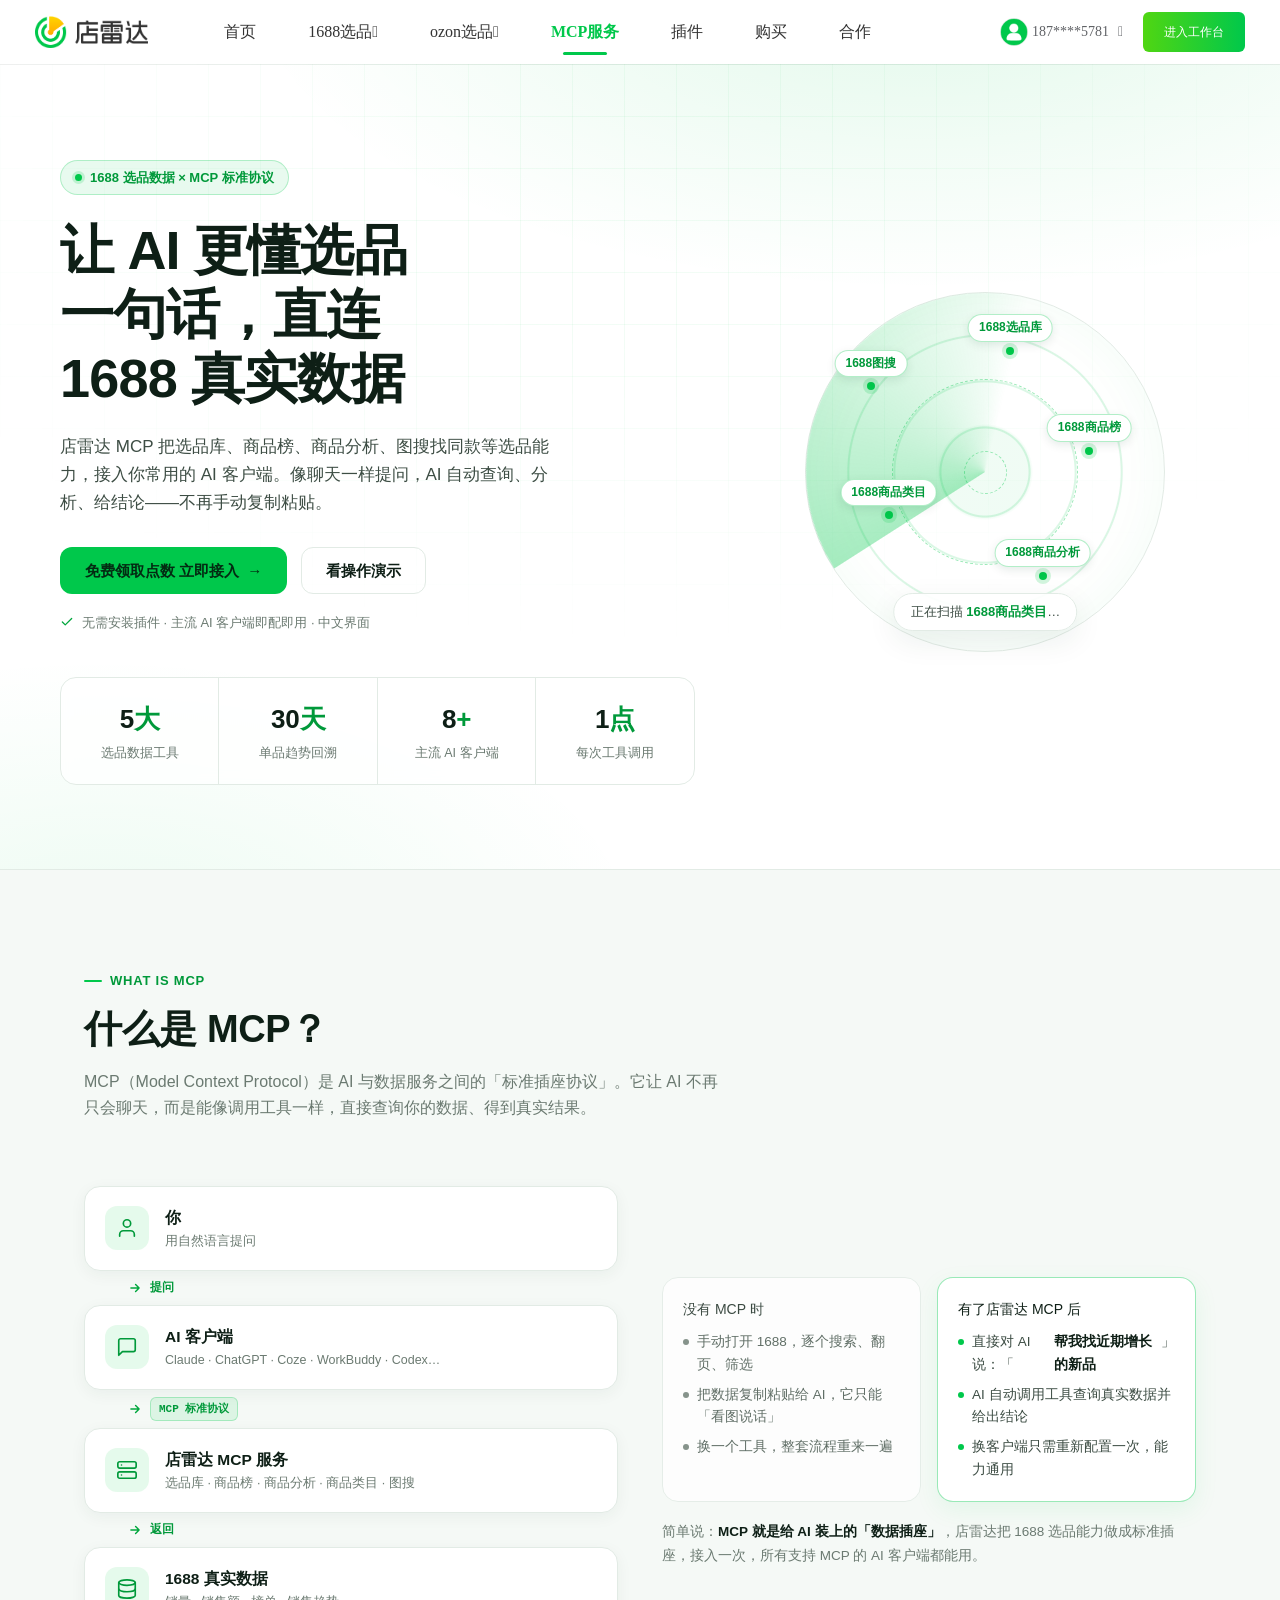
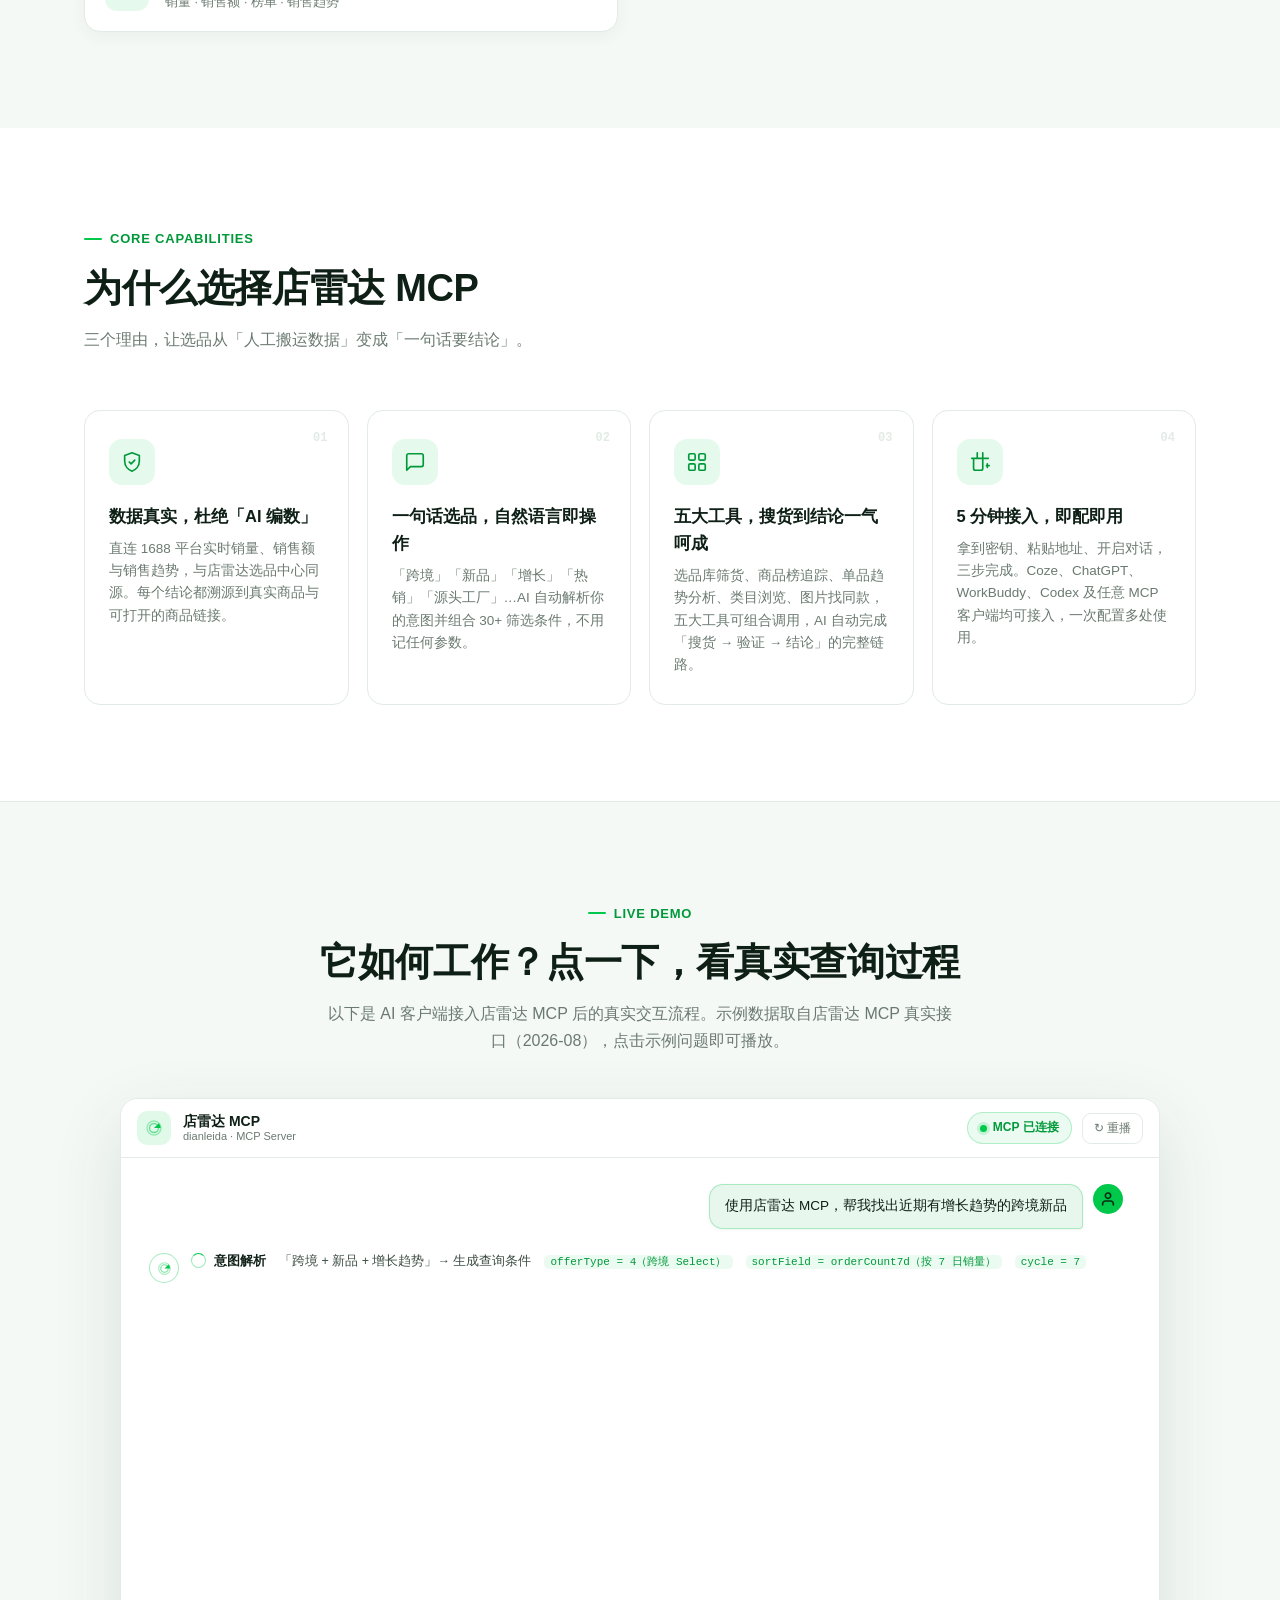
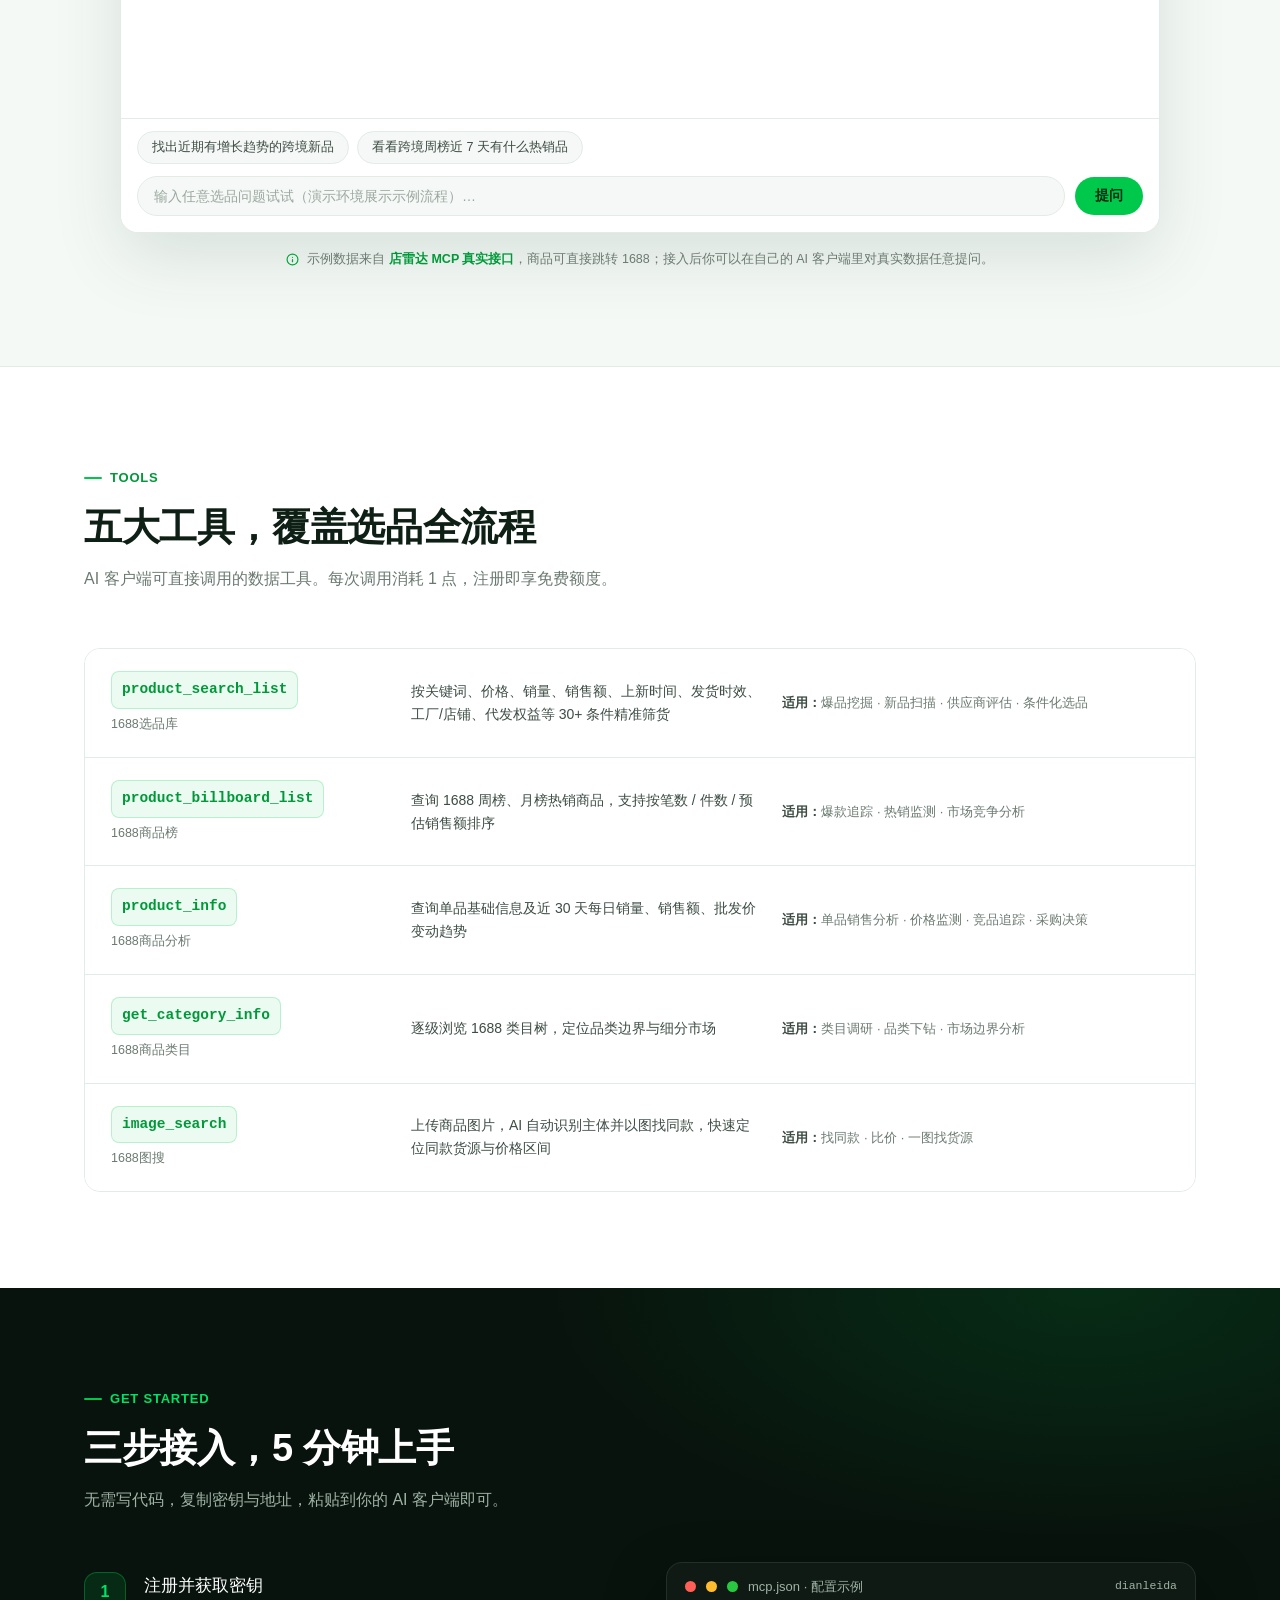
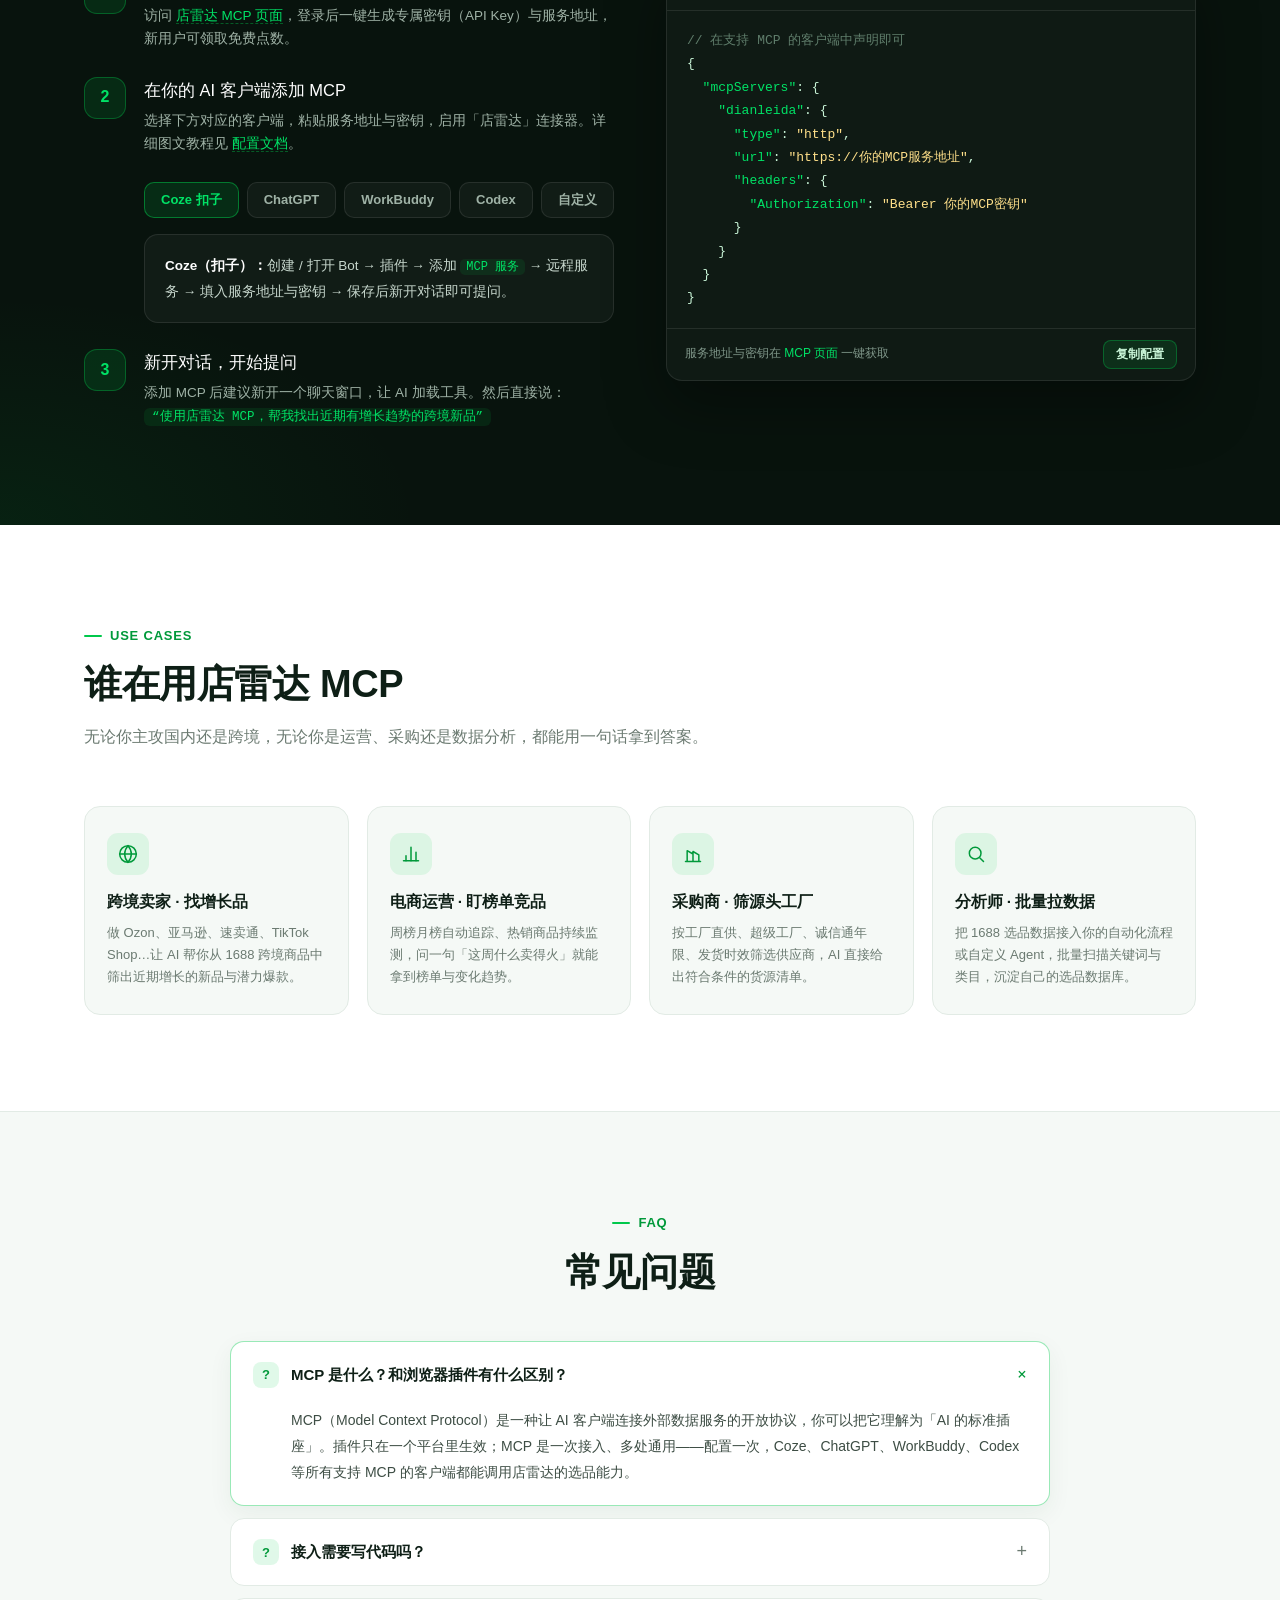
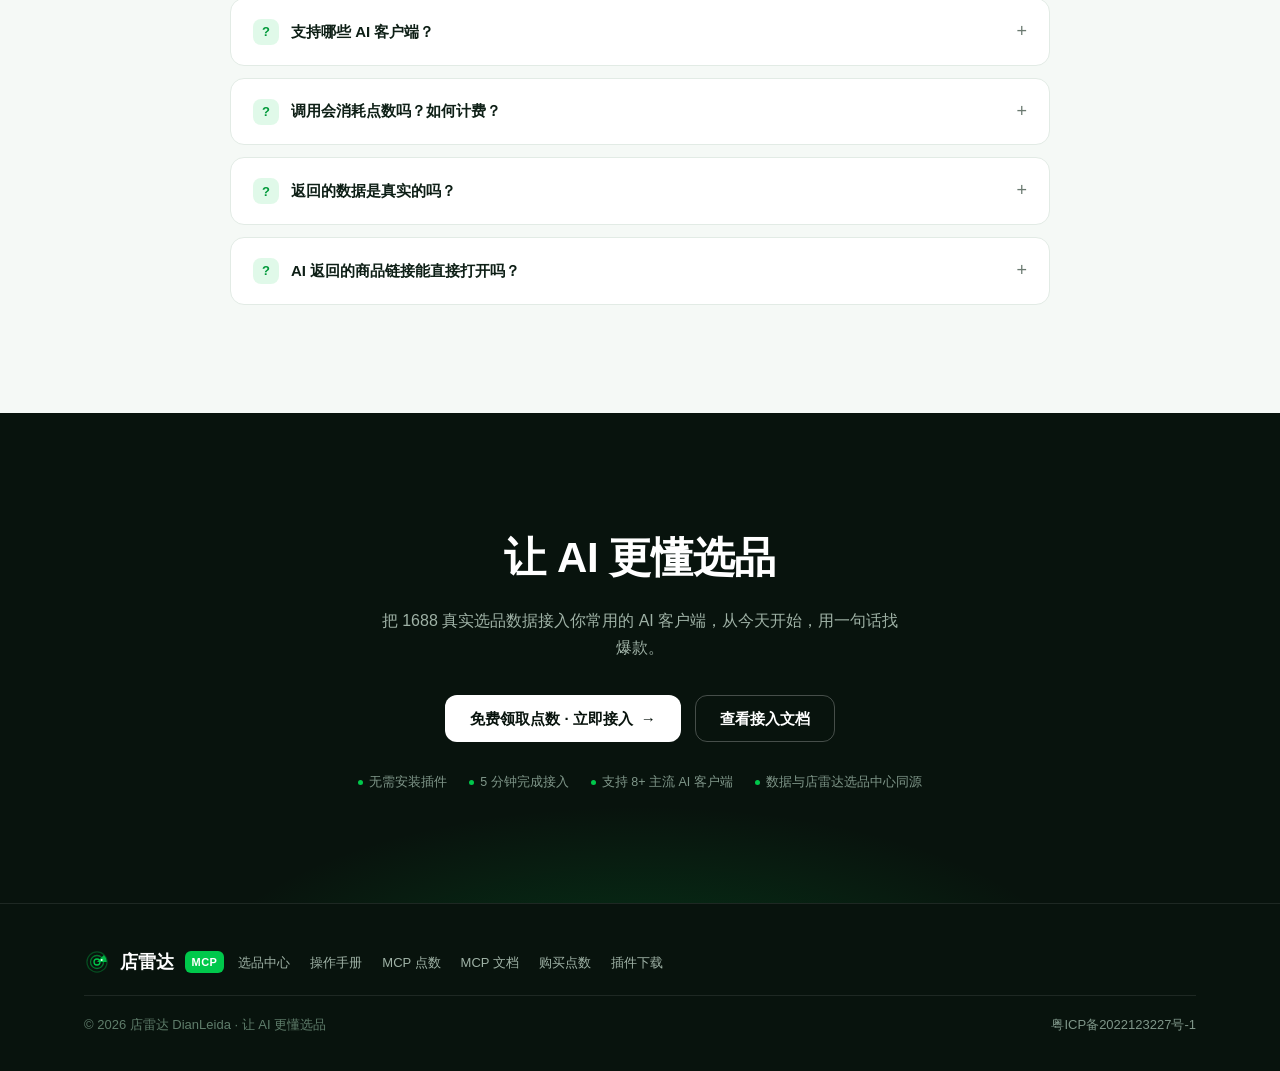
==== index.html @ 840b2413 "更新: 2026-08-27 16:36:13" ====
<!DOCTYPE html>
<!-- saved from url=(0035)https://www.dianleida.net/download/ -->
<html data-region="ZH" data-n-head="%7B%22data-region%22:%7B%22ssr%22:%22ZH%22%7D%7D"><head>
<!-- 本地静态版：已移除所有脚本和脚本预加载，适合 file:/// 直接打开预览。 -->
<meta http-equiv="Content-Type" content="text/html; charset=UTF-8">
  <meta data-n-head="ssr" name="viewport" content="width=device-width,initial-scale=0.3"><meta data-n-head="ssr" name="baidu-site-verification" content="code-od80mkJdnv"><meta data-n-head="ssr" name="360-site-verification" content="d1bf6523ea0f85540621f820e0c58ddf"><meta data-n-head="ssr" name="sogou_site_verification" content="Ooa70BDplV"><meta data-n-head="ssr" name="google-site-verification" content="0fc0b0c3528fc96b"><meta data-n-head="ssr" data-hid="keywords" name="keywords" content="店雷达,1688插件,阿里巴巴1688数据分析,1688运营,1688类目,1688同行,1688关键词,电商插件,1688上架时间,下载1688图片"><meta data-n-head="ssr" data-hid="description" name="description" content="店雷达1688数据分析工具，助力商家快速选品和分析竞品数据。掌握1688同行店铺数据、关键词排名，支持分析成交记录、SKU销量分析、查看1688类目、商品上架时间、下载1688商品图片和准确查询导出任意商品的交易数据。是一款易安装，快上手、安全的数据分析工具。"><title>店雷达 MCP 服务 · 让 AI 更懂选品</title><!--<base href="/">--><base href="."><link data-n-head="ssr" rel="icon" type="image/x-icon" href="https://obs-office-web.dianleida.net/images/office-web/logo.ico"><!-- 静态预览：已屏蔽本地缓存的统计脚本 hm.js / hm(1).js，避免打点请求。 --><link rel="stylesheet" href="./店雷达1688数据分析插件_阿里数据分析工具下载免费试用_files/971fd23.css"><link rel="stylesheet" href="./店雷达1688数据分析插件_阿里数据分析工具下载免费试用_files/3654290.css"><link rel="stylesheet" href="./店雷达1688数据分析插件_阿里数据分析工具下载免费试用_files/8554608.css"><link rel="stylesheet" href="./店雷达1688数据分析插件_阿里数据分析工具下载免费试用_files/bf22131.css"><link rel="stylesheet" href="./店雷达1688数据分析插件_阿里数据分析工具下载免费试用_files/74f6dd1.css"><link rel="stylesheet" href="./店雷达1688数据分析插件_阿里数据分析工具下载免费试用_files/af297b2.css"><link rel="stylesheet" href="./店雷达1688数据分析插件_阿里数据分析工具下载免费试用_files/9727f31.css"><link rel="stylesheet" href="./店雷达1688数据分析插件_阿里数据分析工具下载免费试用_files/f94f15a.css"><link rel="stylesheet" href="./店雷达1688数据分析插件_阿里数据分析工具下载免费试用_files/09b8680.css"><link rel="stylesheet" href="./店雷达1688数据分析插件_阿里数据分析工具下载免费试用_files/06aa8a3.css"><link rel="stylesheet" href="./店雷达1688数据分析插件_阿里数据分析工具下载免费试用_files/1fa6f61.css"><link rel="stylesheet" href="./店雷达1688数据分析插件_阿里数据分析工具下载免费试用_files/0e08258.css">
  <!-- 静态预览：已屏蔽百度统计脚本，避免本地预览产生外部请求。 -->
  <!-- <meta name="referrer" content="no-referrer" /> -->
  <!-- 静态预览：已屏蔽店雷达统计脚本，避免本地预览产生外部请求。 -->
  
  
   <style type="text/css">@font-face {font-family: "aliyun-captcha-iconfont";src: url("[data-uri]") format("woff2");}.iconfont-aliyun-captcha {font-family: "aliyun-captcha-iconfont" !important;font-size: 16px;font-style: normal;-webkit-font-smoothing: antialiased;-moz-osx-font-smoothing: grayscale;}.aliyun-captcha .icon-close-line:before {content: "\e67e";}</style>
<link rel="preload" as="style" href="./店雷达1688数据分析插件_阿里数据分析工具下载免费试用_files/dab0f48.css"><link rel="preload" as="style" href="./店雷达1688数据分析插件_阿里数据分析工具下载免费试用_files/abe4d73.css"><link rel="preload" as="style" href="./店雷达1688数据分析插件_阿里数据分析工具下载免费试用_files/05ef639.css"><link rel="preload" as="style" href="./店雷达1688数据分析插件_阿里数据分析工具下载免费试用_files/33c8aa2.css"><link rel="preload" as="style" href="./店雷达1688数据分析插件_阿里数据分析工具下载免费试用_files/ab63a2e.css"><link rel="preload" as="style" href="./店雷达1688数据分析插件_阿里数据分析工具下载免费试用_files/2e7a4ce.css"><link rel="preload" as="style" href="./店雷达1688数据分析插件_阿里数据分析工具下载免费试用_files/fef10a3.css"><link rel="preload" as="style" href="./店雷达1688数据分析插件_阿里数据分析工具下载免费试用_files/d9d80a9.css"><style type="text/css" id="dld-style"><br>        @font-face {<br>      font-family: "element-icons";<br>      src: url('https://obs.dianleida.net/public/element-icons.woff') format('woff');<br>    }<br>    @font-face {<br>      font-family: "dld-iconfont";<br>      src: url('//at.alicdn.com/t/c/font_3690587_h75s0hrg8rj.woff2?t=1747796801074') format('woff2'),<br>       url('//at.alicdn.com/t/c/font_3690587_h75s0hrg8rj.woff?t=1747796801074') format('woff'),<br>       url('//at.alicdn.com/t/c/font_3690587_h75s0hrg8rj.ttf?t=1747796801074') format('truetype');<br>}<br>    }<br>    </style></head>



<style>
  body{margin:0;background:#fff;}
  .dld-header-all{position:sticky!important;top:0;z-index:1000;box-shadow:0 1px 0 rgba(0,0,0,.06);}
  .dld-header-all .menu-item{position:relative!important;}
  .dld-header-all .menu-item.mcp-current{color:#00c84b!important;font-weight:600!important;}
  .dld-header-all .menu-item.mcp-current::after{display:none!important;}
  .dld-header-all .menu-item.mcp-current .mcp-text{position:relative;display:inline-block;line-height:64px;}
  .dld-header-all .menu-item.mcp-current .mcp-text::after{content:""!important;position:absolute!important;left:50%!important;bottom:9px!important;transform:translateX(-50%)!important;width:44px!important;height:3px!important;border-radius:3px!important;background:#00c84b!important;display:block!important;opacity:1!important;}
  .dld-mcp-page{font-family:"PingFang SC","Hiragino Sans GB","Microsoft YaHei","Noto Sans SC",-apple-system,"Segoe UI",Roboto,sans-serif;color:#0e1f16;background:#fff;line-height:1.65;-webkit-font-smoothing:antialiased;}
  .dld-mcp-page *{box-sizing:border-box;}
  .dld-mcp-page .hero{margin-top:0;}
</style>
<style>

  :root{
    --brand:#00c84b;
    --brand-2:#00e266;
    --brand-deep:#00993a;
    --brand-ink:#032b12;
    --ink:#0e1f16;
    --ink-2:#3d4d44;
    --muted:#6b7a71;
    --bg:#ffffff;
    --bg-soft:#f5f9f6;
    --line:#e2ebe5;
    --dark:#08130d;
    --dark-2:#0d2016;
    --dark-line:rgba(255,255,255,.09);
    --dark-text:#dce9e1;
    --radius:16px;
    --shadow:0 10px 30px rgba(8,60,35,.08);
    --font:"PingFang SC","Hiragino Sans GB","Microsoft YaHei","Noto Sans SC",-apple-system,"Segoe UI",Roboto,sans-serif;
    --mono:"SF Mono","Cascadia Code",Consolas,"JetBrains Mono",Menlo,monospace;
  }
  *{margin:0;padding:0;box-sizing:border-box}
  .dld-mcp-page-html{scroll-behavior:smooth}
  .dld-mcp-page{font-family:var(--font);color:var(--ink);background:var(--bg);line-height:1.65;-webkit-font-smoothing:antialiased}
  ::selection{background:rgba(0,200,75,.18)}
  a{color:var(--brand-deep);text-decoration:none}
  img{max-width:100%}
  .container{max-width:1160px;margin:0 auto;padding:0 24px}
  section{scroll-margin-top:76px}

  /* ---------- 通用标题 ---------- */
  .eyebrow{display:inline-flex;align-items:center;gap:8px;font-size:13px;font-weight:600;letter-spacing:.06em;color:var(--brand-deep);text-transform:uppercase;margin-bottom:14px}
  .eyebrow::before{content:"";width:18px;height:2px;background:var(--brand);border-radius:2px}
  .sec-title{font-size:clamp(26px,3.4vw,38px);font-weight:700;letter-spacing:-.01em;line-height:1.3}
  .sec-sub{color:var(--muted);font-size:16px;max-width:640px;margin-top:14px}
  .sec-head{max-width:760px;margin-bottom:56px}

  /* ---------- 按钮 ---------- */
  .btn{display:inline-flex;align-items:center;gap:8px;font-family:var(--font);font-size:15px;font-weight:600;padding:12px 24px;border-radius:12px;border:1px solid transparent;cursor:pointer;transition:all .2s ease;line-height:1.4}
  .btn-primary{background:var(--brand);color:var(--brand-ink)}
  .btn-primary:hover{background:var(--brand-2);transform:translateY(-1px);box-shadow:0 8px 20px rgba(0,200,75,.25)}
  .btn-ghost{background:transparent;border-color:var(--line);color:var(--ink)}
  .btn-ghost:hover{border-color:var(--brand);color:var(--brand-deep);background:rgba(0,200,75,.05)}
  .btn-dark{background:#fff;color:var(--dark)}
  .btn-dark:hover{background:var(--brand-2);transform:translateY(-1px)}
  .btn-ghost-dark{background:transparent;border-color:rgba(255,255,255,.25);color:#fff}
  .btn-ghost-dark:hover{border-color:var(--brand);color:var(--brand-2)}
  .btn .arr{transition:transform .2s ease}
  .btn:hover .arr{transform:translateX(3px)}

  /* ---------- Hero ---------- */
  .hero{position:relative;overflow:hidden;background:radial-gradient(1100px 520px at 72% -12%,rgba(0,200,75,.12),transparent 62%),radial-gradient(900px 460px at 8% 108%,rgba(0,200,75,.07),transparent 60%),var(--bg)}
  .hero::before{content:"";position:absolute;inset:0;background-image:linear-gradient(rgba(0,200,75,.05) 1px,transparent 1px),linear-gradient(90deg,rgba(0,200,75,.05) 1px,transparent 1px);background-size:52px 52px;mask-image:radial-gradient(ellipse 80% 70% at 50% 20%,#000 20%,transparent 75%);pointer-events:none}
  .hero-inner{position:relative;padding:96px 0 84px;display:grid;grid-template-columns:1.15fr .85fr;gap:56px;align-items:center}
  .hero-badge{display:inline-flex;align-items:center;gap:8px;font-size:13px;font-weight:600;color:var(--brand-deep);background:rgba(0,200,75,.09);border:1px solid rgba(0,200,75,.25);border-radius:999px;padding:6px 14px;margin-bottom:24px}
  .hero-badge .dot{width:7px;height:7px;border-radius:50%;background:var(--brand);box-shadow:0 0 0 3px rgba(0,200,75,.18)}
  .hero h1{font-size:clamp(34px,5vw,54px);font-weight:800;line-height:1.18;letter-spacing:-.015em}
  .hero h1 .hl{position:relative;white-space:nowrap}
  .hero h1 .hl::after{content:"";position:absolute;left:0;right:0;bottom:6px;height:10px;background:rgba(0,200,75,.22);border-radius:6px;z-index:-1}
  .hero-sub{color:var(--ink-2);font-size:17px;max-width:520px;margin:22px 0 30px}
  .hero-actions{display:flex;gap:14px;flex-wrap:wrap}
  .hero-note{display:flex;align-items:center;gap:8px;margin-top:18px;font-size:13px;color:var(--muted)}
  .hero-stats{display:flex;gap:0;margin-top:44px;border:1px solid var(--line);border-radius:var(--radius);background:rgba(255,255,255,.75);backdrop-filter:blur(6px);overflow:hidden}
  .hero-stats .stat{flex:1;padding:20px 12px;text-align:center;border-right:1px solid var(--line)}
  .hero-stats .stat:last-child{border-right:none}
  .hero-stats .num{font-size:26px;font-weight:800;color:var(--ink);font-variant-numeric:tabular-nums;letter-spacing:-.01em}
  .hero-stats .num em{font-style:normal;color:var(--brand-deep)}
  .hero-stats .lbl{font-size:12.5px;color:var(--muted);margin-top:2px}

  .hero-visual{position:relative;display:flex;align-items:center;justify-content:center}
  .radar-disc{position:relative;width:min(360px,90%);aspect-ratio:1;border-radius:50%;border:1px solid var(--line);background:
    radial-gradient(circle at center,rgba(0,200,75,.06) 0 18%,transparent 19%),
    repeating-radial-gradient(circle at center,transparent 0 17%,rgba(0,200,75,.14) 17.4% 17.8%,transparent 18.2%);
    box-shadow:inset 0 0 60px rgba(0,200,75,.05)}
  .radar-disc .ring{position:absolute;inset:24%;border:1px dashed rgba(0,200,75,.4);border-radius:50%}
  .radar-disc .ring.r2{inset:44%}
  .radar-disc .sweep{position:absolute;inset:0;border-radius:50%;background:conic-gradient(from 0deg,rgba(0,200,75,.34),rgba(0,200,75,.06) 34%,transparent 38%);will-change:transform}
  .tool-node{position:absolute;left:50%;top:50%;transform:translate(-50%,-50%);opacity:.12;transition:opacity .3s ease;pointer-events:none}
  .tool-node.lit{opacity:1}
  .tool-node .tdot{display:block;width:8px;height:8px;border-radius:50%;background:var(--brand);box-shadow:0 0 0 4px rgba(0,200,75,.18);animation:tdotPulse 1.6s ease-in-out infinite}
  @keyframes tdotPulse{50%{box-shadow:0 0 0 7px rgba(0,200,75,.07)}}
  .tool-node .tlab{position:absolute;left:50%;bottom:13px;transform:translateX(-50%);font-size:12px;font-weight:600;color:var(--brand-deep);background:#fff;border:1px solid rgba(0,200,75,.3);border-radius:999px;padding:3px 10px;white-space:nowrap;box-shadow:0 3px 10px rgba(8,60,35,.1)}
  .tool-node.tn1{left:57%;top:16%}
  .tool-node.tn2{left:79%;top:44%}
  .tool-node.tn3{left:66%;top:79%}
  .tool-node.tn4{left:23%;top:62%}
  .tool-node.tn5{left:18%;top:26%}
  .radar-cap{position:absolute;left:50%;bottom:6%;transform:translateX(-50%);background:rgba(255,255,255,.9);border:1px solid var(--line);border-radius:999px;padding:7px 16px;font-size:13px;color:var(--ink-2);white-space:nowrap;box-shadow:var(--shadow)}
  .radar-cap b{color:var(--brand-deep)}

  /* ---------- 什么是 MCP ---------- */
  .what{padding:96px 0;background:var(--bg-soft);border-top:1px solid var(--line)}
  .what-grid{display:grid;grid-template-columns:1fr 1fr;gap:44px;align-items:center}
  .flow{display:flex;flex-direction:column;gap:0;margin-top:8px}
  .flow-node{display:flex;align-items:center;gap:16px;background:#fff;border:1px solid var(--line);border-radius:var(--radius);padding:18px 20px;box-shadow:0 4px 16px rgba(8,60,35,.05)}
  .flow-node .ico{flex:none;width:44px;height:44px;border-radius:12px;background:rgba(0,200,75,.1);display:flex;align-items:center;justify-content:center;font-size:20px}
  .flow-node .t1{font-weight:700;font-size:15.5px}
  .flow-node .t2{font-size:12.5px;color:var(--muted);margin-top:1px}
  .flow-arrow{display:flex;align-items:center;gap:8px;padding:7px 0 7px 44px;color:var(--brand-deep);font-size:12px;font-weight:600}
  .flow-arrow svg{flex:none}
  .flow-arrow .proto{font-family:var(--mono);font-size:11px;background:rgba(0,200,75,.1);border:1px solid rgba(0,200,75,.25);border-radius:6px;padding:2px 8px;color:var(--brand-deep)}
  .cmp{margin-top:36px;display:grid;grid-template-columns:1fr 1fr;gap:16px}
  .cmp-card{border:1px solid var(--line);border-radius:var(--radius);padding:20px;background:#fff}
  .cmp-card.bad{opacity:.8}
  .cmp-card.good{border-color:rgba(0,200,75,.4);box-shadow:0 8px 24px rgba(0,200,75,.08)}
  .cmp-card h4{font-size:14px;display:flex;align-items:center;gap:8px;margin-bottom:10px}
  .cmp-card ul{list-style:none;font-size:13.5px;color:var(--ink-2);display:flex;flex-direction:column;gap:8px}
  .cmp-card li{display:flex;gap:8px}
  .cmp-card li::before{content:"";flex:none;width:6px;height:6px;border-radius:50%;margin-top:8px;background:var(--muted)}
  .cmp-card.good li::before{background:var(--brand)}
  .cmp-card li b{color:var(--ink)}

  /* ---------- 核心能力 ---------- */
  .features{padding:96px 0}
  .feat-grid{display:grid;grid-template-columns:repeat(4,1fr);gap:18px}
  .feat{position:relative;border:1px solid var(--line);border-radius:var(--radius);padding:28px 24px;background:#fff;transition:all .25s ease;overflow:hidden}
  .feat:hover{transform:translateY(-4px);box-shadow:var(--shadow);border-color:rgba(0,200,75,.35)}
  .feat .ico{width:46px;height:46px;border-radius:13px;background:rgba(0,200,75,.1);display:flex;align-items:center;justify-content:center;margin-bottom:18px}
  .feat .ico svg{stroke:var(--brand-deep)}
  .feat h3{font-size:16.5px;font-weight:700;margin-bottom:8px}
  .feat p{font-size:13.5px;color:var(--muted)}
  .feat .no{position:absolute;top:18px;right:20px;font-family:var(--mono);font-size:12px;color:var(--line);font-weight:700}
  .feat:hover .no{color:rgba(0,200,75,.5)}

  /* ---------- 演示 ---------- */
  .demo{padding:96px 0;background:var(--bg-soft);border-top:1px solid var(--line);border-bottom:1px solid var(--line)}
  .demo-wrap{max-width:1040px;margin:0 auto}
  /* ---------- 交互演示（AI 客户端风格） ---------- */
  .chat{border:1px solid var(--line);border-radius:18px;background:#fff;overflow:hidden;box-shadow:0 24px 70px rgba(8,60,35,.12)}
  .chat-head{display:flex;align-items:center;gap:12px;padding:12px 16px;background:#fff;border-bottom:1px solid var(--line)}
  .chat-head .brand-ico{flex:none;width:34px;height:34px;border-radius:10px;background:rgba(0,200,75,.12);display:flex;align-items:center;justify-content:center}
  .chat-head .tt{font-size:14px;font-weight:700;line-height:1.25}
  .chat-head .tt small{display:block;font-size:11px;font-weight:500;color:var(--muted)}
  .chat-head .side{margin-left:auto;display:flex;align-items:center;gap:10px}
  .chat-head .online{display:flex;align-items:center;gap:6px;font-size:12px;color:var(--brand-deep);font-weight:600;background:rgba(0,200,75,.08);border:1px solid rgba(0,200,75,.25);border-radius:999px;padding:5px 12px}
  .chat-head .online::before{content:"";width:7px;height:7px;border-radius:50%;background:var(--brand);box-shadow:0 0 0 3px rgba(0,200,75,.18)}
  .chat-head .replay{background:none;border:1px solid var(--line);color:var(--muted);font-size:12px;border-radius:9px;padding:6px 11px;cursor:pointer;transition:.2s;display:flex;align-items:center;gap:5px}
  .chat-head .replay:hover{color:var(--brand-deep);border-color:var(--brand)}
  .chat-body{background:#fff;padding:26px 28px 18px;display:flex;flex-direction:column;gap:22px;height:560px;overflow-y:auto;scrollbar-gutter:stable}
  .chat-body::-webkit-scrollbar{width:8px}
  .chat-body::-webkit-scrollbar-thumb{background:rgba(8,60,35,.14);border-radius:4px}
  .msg.user{display:flex;justify-content:flex-end;gap:10px}
  .msg.user .avatar{flex:none;width:30px;height:30px;border-radius:50%;background:var(--brand);display:flex;align-items:center;justify-content:center;order:2}
  .msg.user .bubble{background:#e7f7ed;border:1px solid rgba(0,200,75,.28);border-radius:14px 14px 4px 14px;padding:10px 15px;font-size:13.5px;color:var(--ink);max-width:78%;line-height:1.7;box-shadow:0 1px 4px rgba(8,60,35,.06)}
  .msg.ai{display:flex;gap:12px;max-width:100%}
  .msg.ai .avatar{flex:none;width:30px;height:30px;border-radius:50%;background:#fff;border:1px solid rgba(0,200,75,.35);display:flex;align-items:center;justify-content:center;margin-top:2px}
  .ai-body{flex:1;min-width:0;display:flex;flex-direction:column;gap:14px}
  .think-dots{display:inline-flex;gap:5px;align-items:center;background:#f6faf7;border:1px solid var(--line);border-radius:14px;padding:12px 16px}
  .think-dots i{width:7px;height:7px;border-radius:50%;background:var(--brand);opacity:.35;animation:td 1.1s ease-in-out infinite}
  .think-dots i:nth-child(2){animation-delay:.18s}
  .think-dots i:nth-child(3){animation-delay:.36s}
  @keyframes td{50%{opacity:1;transform:translateY(-2px)}}
  .think{display:flex;align-items:flex-start;gap:8px;font-size:12.5px;color:var(--ink-2);line-height:1.65}
  .think .ic{flex:none;width:15px;height:15px;border-radius:50%;border:1.5px solid rgba(0,200,75,.4);border-top-color:var(--brand);animation:spin .8s linear infinite;margin-top:2px}
  .think.done .ic{animation:none;border-color:transparent;background:rgba(0,200,75,.16);position:relative}
  .think.done .ic::after{content:"✓";position:absolute;inset:0;font-size:10px;color:var(--brand-deep);display:flex;align-items:center;justify-content:center}
  .think b{color:var(--ink)}
  .think code{font-family:var(--mono);font-size:11px;background:rgba(0,200,75,.08);border-radius:5px;padding:1px 6px;color:var(--brand-deep);white-space:nowrap}
  .tcall{border:1px solid var(--line);border-radius:12px;overflow:hidden;background:#fff;box-shadow:0 2px 10px rgba(8,60,35,.05)}
  .tcall .tc-head{display:flex;align-items:center;gap:9px;padding:9px 12px;background:#fbfcfb;border-bottom:1px solid var(--line)}
  .tcall .tc-ico{flex:none;width:22px;height:22px;border-radius:7px;background:rgba(0,200,75,.12);display:flex;align-items:center;justify-content:center}
  .tcall .tc-nm{font-family:var(--mono);font-size:12.5px;font-weight:700;color:var(--ink)}
  .tcall .tc-stat{margin-left:auto;font-size:11.5px;color:var(--muted);display:flex;align-items:center;gap:6px}
  .tcall .tc-stat .spin{width:12px;height:12px;border:2px solid rgba(0,200,75,.2);border-top-color:var(--brand);border-radius:50%;animation:spin .8s linear infinite}
  .tcall .tc-stat.done{color:var(--brand-deep);font-weight:600}
  .tcall .tc-args{display:flex;flex-wrap:wrap;gap:5px;padding:9px 12px}
  .tcall .tc-args span{font-family:var(--mono);font-size:10.5px;color:var(--ink-2);background:#f3f7f4;border:1px solid var(--line);border-radius:6px;padding:2px 7px}
  .tcall .tc-res{padding:8px 12px;border-top:1px dashed var(--line);color:var(--ink-2);font-size:12px;display:flex;gap:8px;align-items:flex-start;line-height:1.6}
  .tcall .tc-res::before{content:"✓";flex:none;width:15px;height:15px;border-radius:50%;background:rgba(0,200,75,.14);color:var(--brand-deep);font-size:10px;display:flex;align-items:center;justify-content:center;margin-top:1px}
  @keyframes spin{to{transform:rotate(360deg)}}
  .atext{font-size:13.5px;color:var(--ink);line-height:1.85;white-space:pre-wrap}
  .atext .cursor{display:inline-block;width:2px;height:14px;background:var(--brand);vertical-align:-2px;margin-left:2px;animation:cur 1s steps(2) infinite}
  @keyframes cur{50%{opacity:0}}
  .acards{margin-top:2px}
  .acards .a-lab{display:flex;align-items:center;gap:8px;font-size:11.5px;font-weight:600;color:var(--muted);margin-bottom:9px}
  .acards .a-lab::after{content:"";flex:1;height:1px;background:var(--line)}
  .pcards{display:grid;grid-template-columns:repeat(3,1fr);gap:18px}
  .pcard.in{animation:cardIn .55s cubic-bezier(.22,.8,.36,1)}
  @keyframes cardIn{from{opacity:0;transform:translateY(16px)}to{opacity:1;transform:translateY(0)}}
  .pcard{background:#fff;border:1px solid var(--line);border-radius:14px;overflow:hidden;transition:.2s;display:flex;flex-direction:column}
  .pcard:hover{transform:translateY(-3px);box-shadow:0 10px 26px rgba(8,60,35,.1);border-color:rgba(0,200,75,.35)}
  .pcard .pimg{position:relative;aspect-ratio:1.15;background:#f2f6f3;display:flex;align-items:center;justify-content:center;overflow:hidden}
  .pcard .pimg img{width:100%;height:100%;object-fit:cover;transition:transform .3s,opacity .5s}
  .pcard:hover .pimg img{transform:scale(1.05)}
  .pcard .pimg .fb{position:absolute;inset:0;flex-direction:column;gap:6px;align-items:center;justify-content:center;display:none;font-size:12px;color:var(--muted);background:#eef3f0}
  .pcard .pimg .fb a{color:var(--brand-deep);font-weight:600;font-size:12.5px}
  .pcard .rank{position:absolute;top:8px;left:8px;background:rgba(8,19,13,.72);color:#fff;font-size:11px;font-weight:700;border-radius:7px;padding:3px 8px;backdrop-filter:blur(4px)}
  .pcard .grow{position:absolute;top:8px;right:8px;background:rgba(0,200,75,.92);color:var(--brand-ink);font-size:11px;font-weight:700;border-radius:7px;padding:3px 8px}
  .pcard .bd{padding:15px 16px 16px;display:flex;flex-direction:column;gap:9px;flex:1}
  .pcard .nm{font-size:13px;font-weight:600;line-height:1.5;display:-webkit-box;-webkit-line-clamp:2;-webkit-box-orient:vertical;overflow:hidden;min-height:39px}
  .pcard .meta{display:flex;gap:14px;font-size:12px;color:var(--muted);font-variant-numeric:tabular-nums}
  .pcard .meta b{color:var(--ink);font-size:13px}
  .pcard .meta .price b{color:#e53e3e;font-size:15px}
  .pcard .bars{display:flex;align-items:flex-end;gap:3px;height:26px;padding-top:2px}
  .pcard .bars i{flex:1;background:rgba(0,200,75,.75);border-radius:2px 2px 0 0;min-height:2px;transition:.2s}
  .pcard .bars i:last-child{background:var(--brand)}
  .pcard:hover .bars i{background:var(--brand-2)}
  .pcard .lnk{margin-top:auto;font-size:12px;color:var(--brand-deep);font-weight:600;display:flex;align-items:center;gap:4px}
  .pcard .lnk:hover{text-decoration:underline}
  .chat-foot{padding:12px 16px 16px;background:#fff;border-top:1px solid var(--line)}
  .chips{display:flex;flex-wrap:wrap;gap:8px;margin-bottom:12px}
  .chips button{font-family:var(--font);font-size:12.5px;color:var(--ink-2);background:#f5f8f6;border:1px solid var(--line);border-radius:999px;padding:7px 14px;cursor:pointer;transition:.2s}
  .chips button:hover{border-color:var(--brand);color:var(--brand-deep);background:rgba(0,200,75,.06)}
  .chat-input{display:flex;gap:10px;align-items:center}
  .chat-input input{flex:1;font-family:var(--font);font-size:14px;padding:11px 16px;border:1px solid var(--line);border-radius:999px;outline:none;background:#f5f8f6;transition:.2s;color:var(--ink)}
  .chat-input input:focus{border-color:var(--brand);background:#fff;box-shadow:0 0 0 3px rgba(0,200,75,.1)}
  .chat-input input::placeholder{color:#9aa89f}
  .chat-input .send{flex:none;font-family:var(--font);font-size:13.5px;font-weight:600;background:var(--brand);color:var(--brand-ink);border:none;border-radius:999px;padding:10px 20px;cursor:pointer;transition:.2s}
  .chat-input .send:hover{background:var(--brand-2)}
  .demo-note{display:flex;align-items:center;gap:8px;justify-content:center;margin-top:16px;font-size:12.5px;color:var(--muted)}
  .demo-note b{color:var(--brand-deep)}

  /* ---------- 工具一览 ---------- */
  .tools{padding:96px 0}
  .tool-list{border:1px solid var(--line);border-radius:var(--radius);overflow:hidden}
  .tool-row{display:grid;grid-template-columns:280px 1fr 1.1fr;gap:20px;align-items:center;padding:22px 26px;border-bottom:1px solid var(--line);background:#fff;transition:.2s}
  .tool-row:last-child{border-bottom:none}
  .tool-row:hover{background:var(--bg-soft)}
  .tool-name{display:flex;flex-direction:column;gap:3px}
  .tool-name code{font-family:var(--mono);font-size:14.5px;font-weight:700;color:var(--brand-deep);background:rgba(0,200,75,.08);border:1px solid rgba(0,200,75,.22);border-radius:8px;padding:6px 10px;width:fit-content}
  .tool-name span{font-size:12.5px;color:var(--muted);margin-top:2px}
  .tool-desc{font-size:14px;color:var(--ink-2)}
  .tool-use{font-size:13px;color:var(--muted)}
  .tool-use b{color:var(--ink-2);font-weight:600}

  /* ---------- 接入指南 ---------- */
  .guide{padding:96px 0;background:var(--dark);color:var(--dark-text);position:relative;overflow:hidden}
  .guide::before{content:"";position:absolute;inset:0;background:radial-gradient(900px 420px at 85% 0%,rgba(0,200,75,.14),transparent 60%),radial-gradient(700px 380px at 0% 100%,rgba(0,200,75,.08),transparent 60%);pointer-events:none}
  .guide .container{position:relative}
  .guide .eyebrow{color:var(--brand-2)}
  .guide .sec-title{color:#fff}
  .guide .sec-sub{color:#9fb2a6}
  .guide-grid{display:grid;grid-template-columns:1fr 1fr;gap:52px;align-items:start}
  .steps{display:flex;flex-direction:column;gap:26px;margin-top:10px}
  .step{display:flex;gap:18px}
  .step .no{flex:none;width:42px;height:42px;border-radius:13px;background:rgba(0,200,75,.13);border:1px solid rgba(0,200,75,.35);color:var(--brand-2);font-weight:800;font-size:16px;display:flex;align-items:center;justify-content:center}
  .step h4{color:#fff;font-size:16.5px;margin-bottom:6px}
  .step p{font-size:13.5px;color:#9fb2a6;line-height:1.7}
  .step p a{color:var(--brand-2);border-bottom:1px dashed rgba(0,200,75,.4)}
  .tabs{margin-top:26px;display:flex;flex-wrap:wrap;gap:8px}
  .tabs button{font-family:var(--font);font-size:13px;font-weight:600;color:#9fb2a6;background:rgba(255,255,255,.04);border:1px solid var(--dark-line);border-radius:10px;padding:8px 16px;cursor:pointer;transition:.2s}
  .tabs button.active{background:rgba(0,200,75,.14);border-color:rgba(0,200,75,.5);color:var(--brand-2)}
  .tabs button:hover{color:#fff;border-color:rgba(0,200,75,.4)}
  .tab-panel{display:none;margin-top:16px;background:rgba(255,255,255,.04);border:1px solid var(--dark-line);border-radius:14px;padding:18px 20px;font-size:13.5px;color:#c6d6cc;line-height:1.9}
  .tab-panel.active{display:block}
  .tab-panel b{color:#fff}
  .tab-panel code{font-family:var(--mono);font-size:12px;background:rgba(0,200,75,.1);border-radius:5px;padding:1px 6px;color:var(--brand-2)}
  .config-card{background:rgba(255,255,255,.03);border:1px solid var(--dark-line);border-radius:16px;overflow:hidden;box-shadow:0 24px 60px rgba(0,0,0,.35)}
  .config-card .cc-head{display:flex;align-items:center;gap:10px;padding:13px 18px;border-bottom:1px solid var(--dark-line);font-size:13px;color:#9fb2a6}
  .config-card .cc-head .t{width:11px;height:11px;border-radius:50%}
  .config-card .cc-head .t.r{background:#ff5f57}.config-card .cc-head .t.y{background:#febc2e}.config-card .cc-head .t.g{background:#28c840}
  .config-card .cc-head .fn{margin-left:auto;font-family:var(--mono);font-size:11.5px}
  .config-card pre{margin:0;padding:18px 20px;font-family:var(--mono);font-size:13px;line-height:1.8;color:#c9f5d8;overflow-x:auto}
  .config-card pre .k{color:var(--brand-2)}
  .config-card pre .s{color:#ffe08a}
  .config-card pre .c{color:#5f7d6b}
  .config-card .cc-foot{padding:11px 18px;border-top:1px solid var(--dark-line);display:flex;align-items:center;gap:8px;font-size:12px;color:#7f9689}
  .config-card .copy{margin-left:auto;font-family:var(--font);font-size:12px;font-weight:600;color:#c9f5d8;background:rgba(0,200,75,.12);border:1px solid rgba(0,200,75,.35);border-radius:8px;padding:5px 12px;cursor:pointer;transition:.2s}
  .config-card .copy:hover{background:rgba(0,200,75,.22)}

  /* ---------- 适用场景 ---------- */
  .scenes{padding:96px 0}
  .scene-grid{display:grid;grid-template-columns:repeat(4,1fr);gap:18px}
  .scene{border:1px solid var(--line);border-radius:var(--radius);padding:26px 22px;background:var(--bg-soft);transition:.25s}
  .scene:hover{transform:translateY(-3px);box-shadow:var(--shadow);background:#fff;border-color:rgba(0,200,75,.3)}
  .scene .emo{width:42px;height:42px;border-radius:11px;background:rgba(0,200,75,.1);display:flex;align-items:center;justify-content:center;margin-bottom:14px}
  .scene .emo svg{stroke:var(--brand-deep)}
  .scene h3{font-size:15.5px;font-weight:700;margin-bottom:7px}
  .scene p{font-size:13px;color:var(--muted);line-height:1.7}

  /* ---------- FAQ ---------- */
  .faq{padding:96px 0;background:var(--bg-soft);border-top:1px solid var(--line)}
  .faq-wrap{max-width:820px;margin:0 auto}
  details{border:1px solid var(--line);border-radius:14px;background:#fff;margin-bottom:12px;overflow:hidden;transition:.2s}
  details[open]{border-color:rgba(0,200,75,.4);box-shadow:0 8px 24px rgba(8,60,35,.06)}
  summary{list-style:none;cursor:pointer;padding:18px 22px;font-size:15px;font-weight:600;display:flex;align-items:center;gap:12px}
  summary::-webkit-details-marker{display:none}
  summary .q{flex:none;width:26px;height:26px;border-radius:8px;background:rgba(0,200,75,.12);color:var(--brand-deep);font-size:13px;font-weight:800;display:flex;align-items:center;justify-content:center}
  summary .plus{margin-left:auto;color:var(--muted);font-size:18px;transition:transform .25s;font-weight:400}
  details[open] summary .plus{transform:rotate(45deg);color:var(--brand-deep)}
  details .ans{padding:0 22px 20px 60px;font-size:14px;color:var(--ink-2);line-height:1.85}
  details .ans code{font-family:var(--mono);font-size:12px;background:var(--bg-soft);border:1px solid var(--line);border-radius:5px;padding:1px 6px}
  details .ans a{color:var(--brand-deep);font-weight:600}

  /* ---------- CTA / 页脚 ---------- */
  .cta{padding:110px 0;background:var(--dark);color:#fff;text-align:center;position:relative;overflow:hidden}
  .cta::before{content:"";position:absolute;inset:0;background:radial-gradient(700px 300px at 50% 120%,rgba(0,200,75,.2),transparent 65%);pointer-events:none}
  .cta h2{font-size:clamp(28px,4vw,42px);font-weight:800;letter-spacing:-.01em;position:relative}
  .cta p{color:#9fb2a6;margin:16px auto 34px;max-width:520px;font-size:16px;position:relative}
  .cta .actions{display:flex;gap:14px;justify-content:center;flex-wrap:wrap;position:relative}
  .cta .mini{display:flex;gap:22px;justify-content:center;margin-top:30px;font-size:12.5px;color:#7f9689;flex-wrap:wrap;position:relative}
  .cta .mini span{display:flex;align-items:center;gap:6px}
  .cta .mini span::before{content:"";width:5px;height:5px;border-radius:50%;background:var(--brand)}
  footer{border-top:1px solid var(--dark-line);background:var(--dark);padding:44px 0 36px;color:#7f9689;font-size:13px}
  footer .f-top{display:flex;align-items:center;gap:14px;flex-wrap:wrap;margin-bottom:18px}
  footer .f-top .logo{display:flex;align-items:center;gap:10px;font-weight:700;font-size:18px;color:#fff;letter-spacing:.01em}
  footer .f-top .mcp-tag{font-size:11px;font-weight:700;color:#fff;background:var(--brand);border-radius:6px;padding:2px 7px;letter-spacing:.04em}
  footer .f-links{display:flex;gap:20px;flex-wrap:wrap}
  footer .f-links a{color:#9fb2a6;transition:.2s}
  footer .f-links a:hover{color:var(--brand-2)}
  footer .f-bot{display:flex;justify-content:space-between;gap:12px;flex-wrap:wrap;border-top:1px solid var(--dark-line);padding-top:18px;color:#5f7d6b}
  footer .f-bot a{color:#7f9689}
  footer .f-bot a:hover{color:var(--brand-2)}

  /* ---------- 滚动显现 ---------- */
  .reveal{opacity:0;transform:translateY(22px);transition:opacity .7s ease,transform .7s ease}
  .reveal.in{opacity:1;transform:none}

  /* ---------- 响应式 ---------- */
  @media (max-width:980px){
    .hero-inner{grid-template-columns:1fr;padding:64px 0}
    .hero-visual{order:-1;margin-bottom:8px}
    .radar-disc{width:min(280px,80%)}
    .feat-grid,.scene-grid{grid-template-columns:repeat(2,1fr)}
    .guide-grid{grid-template-columns:1fr;gap:44px}
    .tool-row{grid-template-columns:1fr;gap:10px;padding:20px}
    .what-grid{grid-template-columns:1fr;gap:36px}
    .demo-wrap{max-width:92vw}
    .pcards{grid-template-columns:repeat(2,1fr)}
  }
  @media (max-width:720px){
    .hero-stats{flex-wrap:wrap}
    .hero-stats .stat{flex:1 1 45%;border-bottom:1px solid var(--line)}
    .hero-stats .stat:nth-child(3){border-right:none}
    .feat-grid,.scene-grid{grid-template-columns:1fr}
    .pcards{grid-template-columns:1fr}
    .cmp{grid-template-columns:1fr}
    .sec-head{margin-bottom:40px}
    section{padding:72px 0}
    .chat-body{height:520px;padding:18px 16px 14px;gap:18px}
    .msg.user .bubble{max-width:100%}
    .msg.ai .ai-body{max-width:100%}
  }

</style>
</head>
<body>
<div class="dld-header-all" style="background: transparent; height: 64px; color: rgb(0, 0, 0);" data-v-5f117bb2="" data-v-5c39e3ba=""><!----> <div class="dld-header" style="background:#fff" data-v-5f117bb2=""><div class="dld-header-main dld-flexalign-center" data-v-5f117bb2=""><div class="dfc dld-flexitem-1" data-v-5f117bb2=""><div class="logo dld-flexalign-center" data-v-5f117bb2=""><img src="./店雷达1688数据分析插件_阿里数据分析工具下载免费试用_files/logo.png" style="height:32px" data-v-5f117bb2=""></div> <div class="dld-flexalign-center menu-list back-list" data-v-5f117bb2=""><a href="https://www.dianleida.net/" class="dfc menu-item" data-v-5f117bb2="">
                首页
                <!----> <!----></a><div class="dfc menu-item" data-v-5f117bb2="">
              1688选品
              <i class="el-icon-arrow-down" data-v-5f117bb2=""></i> <i class="el-icon-arrow-up" data-v-5f117bb2=""></i> <!----> <div class="path-panel" data-v-5f117bb2=""><div class="pathPanel-container" style="top:52px" data-v-3ee0d2d6="" data-v-5f117bb2=""><div class="shell df" data-v-3ee0d2d6=""><div class="nav-box" data-v-3ee0d2d6=""><div class="nav nav-active" data-v-3ee0d2d6="">
        1688商品
      </div><div class="nav" data-v-3ee0d2d6="">
        1688店铺
      </div><div class="nav" data-v-3ee0d2d6="">
        选品监控
      </div></div> <div class="menu-box df" data-v-3ee0d2d6=""><div class="menu-list" data-v-3ee0d2d6=""><div class="menu-item-header" style="background:#e6f2ff" data-v-3ee0d2d6=""><div class="menu-header-link" data-v-3ee0d2d6=""><div class="name" style="color:#388eef" data-v-3ee0d2d6="">
                1688选品
                <!----></div> <div class="desc" data-v-3ee0d2d6="">跨境好货 全球商机</div> <img src="./店雷达1688数据分析插件_阿里数据分析工具下载免费试用_files/h1-1.png" class="bg-img" data-v-3ee0d2d6=""></div></div> <div class="menu-item-box" style="background:#fcfdff" data-v-3ee0d2d6=""><div class="menu-item" data-v-3ee0d2d6="">
                1688选品库
                <!----> <!----></div><div class="menu-item" data-v-3ee0d2d6="">
                跨境选品库
                <!----> <!----></div></div></div><div class="menu-list" data-v-3ee0d2d6=""><div class="menu-item-header" style="background:#ffe6e6" data-v-3ee0d2d6=""><div class="menu-header-link" data-v-3ee0d2d6=""><div class="name" style="color:#ff3e40" data-v-3ee0d2d6="">
                1688新品
                <!----></div> <div class="desc" data-v-3ee0d2d6="">洞察上新 抢占先机</div> <img src="./店雷达1688数据分析插件_阿里数据分析工具下载免费试用_files/h1-2.png" class="bg-img" data-v-3ee0d2d6=""></div></div> <div class="menu-item-box" style="background:#fffcfc" data-v-3ee0d2d6=""><div class="menu-item" data-v-3ee0d2d6="">
                1688AI新品
                <!----> <!----></div><div class="menu-item" data-v-3ee0d2d6="">
                1688新品推荐
                <img src="./店雷达1688数据分析插件_阿里数据分析工具下载免费试用_files/NEW-l.png" data-v-3ee0d2d6=""> <!----></div></div></div><div class="menu-list" data-v-3ee0d2d6=""><div class="menu-item-header" style="background:#fff2e6" data-v-3ee0d2d6=""><div class="menu-header-link" data-v-3ee0d2d6=""><div class="name" style="color:#fa0" data-v-3ee0d2d6="">
                1688商品榜
                <!----></div> <div class="desc" data-v-3ee0d2d6="">热度飙升 潜力爆款</div> <img src="./店雷达1688数据分析插件_阿里数据分析工具下载免费试用_files/h1-3.png" class="bg-img" data-v-3ee0d2d6=""></div></div> <div class="menu-item-box" style="background:#fffdfc" data-v-3ee0d2d6=""><div class="menu-item" data-v-3ee0d2d6="">
                热销商品榜
                <!----> <!----></div><div class="menu-item" data-v-3ee0d2d6="">
                飙升商品榜
                <!----> <!----></div><div class="menu-item" data-v-3ee0d2d6="">
                国家热门货盘
                <!----> <!----></div><div class="menu-item" data-v-3ee0d2d6="">
                跨境热销榜
                <!----> <!----></div><div class="menu-item" data-v-3ee0d2d6="">
                跨境飙升榜
                <!----> <!----></div></div></div><div class="menu-list" data-v-3ee0d2d6=""><div class="menu-item-header" style="background:#fff2e6" data-v-3ee0d2d6=""><div class="menu-header-link" data-v-3ee0d2d6=""><div class="name" style="color:#fa0" data-v-3ee0d2d6="">
                图搜寻源
                <!----></div> <div class="desc" data-v-3ee0d2d6="">1688批量图搜找货源</div> <img src="./店雷达1688数据分析插件_阿里数据分析工具下载免费试用_files/h1-3.png" class="bg-img" data-v-3ee0d2d6=""></div></div> <div class="menu-item-box" style="background:#fffdfc" data-v-3ee0d2d6=""><div class="menu-item" data-v-3ee0d2d6="">
                图搜批量寻源
                <!----> <!----></div></div></div></div></div></div></div></div><div class="dfc menu-item" data-v-5f117bb2="">
              ozon选品
              <i class="el-icon-arrow-down" data-v-5f117bb2=""></i> <i class="el-icon-arrow-up" data-v-5f117bb2=""></i> <!----> <div class="path-panel" data-v-5f117bb2=""><div class="pathPanel-container" style="top:52px" data-v-3ee0d2d6="" data-v-5f117bb2=""><div class="shell df" data-v-3ee0d2d6=""><div class="nav-box" data-v-3ee0d2d6=""><div class="nav nav-active" data-v-3ee0d2d6="">
        ozon选品
      </div></div> <div class="menu-box df" data-v-3ee0d2d6=""><div class="menu-list" data-v-3ee0d2d6=""><div class="menu-item-header" style="background:#e6f2ff" data-v-3ee0d2d6=""><div class="menu-header-link" data-v-3ee0d2d6=""><div class="name" style="color:#388eef" data-v-3ee0d2d6="">
                ozon选品库
                <!----></div> <div class="desc" data-v-3ee0d2d6="">潜力爆发 精准洞察</div> <img src="./店雷达1688数据分析插件_阿里数据分析工具下载免费试用_files/oz-h1-1.png" class="bg-img" data-v-3ee0d2d6=""></div></div> <div class="menu-item-box" style="background:#fcfdff" data-v-3ee0d2d6=""><div class="menu-item" data-v-3ee0d2d6="">
                OZON选品库
                <img src="./店雷达1688数据分析插件_阿里数据分析工具下载免费试用_files/NEW-l.png" data-v-3ee0d2d6=""> <!----></div><div class="menu-item" data-v-3ee0d2d6="">
                个人选品池
                <!----> <!----></div></div></div><div class="menu-list" data-v-3ee0d2d6=""><div class="menu-item-header" style="background:#e3fff0" data-v-3ee0d2d6=""><div class="menu-header-link" data-v-3ee0d2d6=""><div class="name" style="color:#00c84b" data-v-3ee0d2d6="">
                全网图收
                <!----></div> <div class="desc" data-v-3ee0d2d6="">全网比价 同款溯源</div> <img src="./店雷达1688数据分析插件_阿里数据分析工具下载免费试用_files/oz-h1-2.png" class="bg-img" data-v-3ee0d2d6=""></div></div> <div class="menu-item-box" style="background:#fafffc" data-v-3ee0d2d6=""><div class="menu-item" data-v-3ee0d2d6="">
                全网图搜
                <!----> <img src="./店雷达1688数据分析插件_阿里数据分析工具下载免费试用_files/HOT-l.png" data-v-3ee0d2d6=""></div></div></div><div class="menu-list" data-v-3ee0d2d6=""><div class="menu-item-header" style="background:#e3fff0" data-v-3ee0d2d6=""><div class="menu-header-link" data-v-3ee0d2d6=""><div class="name" style="color:#00c84b" data-v-3ee0d2d6="">
                图搜寻源
                <!----></div> <div class="desc" data-v-3ee0d2d6="">1688图搜批量寻源</div> <img src="./店雷达1688数据分析插件_阿里数据分析工具下载免费试用_files/oz-h1-2.png" class="bg-img" data-v-3ee0d2d6=""></div></div> <div class="menu-item-box" style="background:#fafffc" data-v-3ee0d2d6=""><div class="menu-item" data-v-3ee0d2d6="">
                图搜批量寻源
                <img src="./店雷达1688数据分析插件_阿里数据分析工具下载免费试用_files/NEW-l.png" data-v-3ee0d2d6=""> <!----></div></div></div></div></div></div></div></div><a href="https://www.dianleida.net/mcp/" aria-current="page" class="dfc menu-item nuxt-link-exact-active nuxt-link-active mcp-current" data-v-5f117bb2="">
                <span class="mcp-text">MCP服务</span>
                <!----> <!----></a><a href="https://www.dianleida.net/download/" class="dfc menu-item" data-v-5f117bb2="">
                插件
                <!----> <!----></a><a href="https://www.dianleida.net/buy/monitorBuy" class="dfc menu-item" data-v-5f117bb2="">
                购买
                <!----> <!----></a><a href="https://www.dianleida.net/friend/" class="dfc menu-item" data-v-5f117bb2="">
                合作
                <!----> <!----></a></div></div> <div class="dfc" data-v-5f117bb2=""><img src="./店雷达1688数据分析插件_阿里数据分析工具下载免费试用_files/head-img.png" class="head-img" data-v-5f117bb2="" width="28" height="28"> <div data-v-5f117bb2="" class="el-dropdown"><div data-v-5f117bb2="" class="dfc el-dropdown-selfdefine" aria-haspopup="list" aria-controls="dropdown-menu-5210" role="button" tabindex="0"><span data-v-5f117bb2="" style="margin: 0px 4px; color: rgb(96, 98, 102);">187****5781</span> <!----> <i data-v-5f117bb2="" class="el-icon-arrow-down el-icon--right" style="color: rgb(96, 98, 102);"></i></div> <ul data-v-5f117bb2="" class="el-dropdown-menu el-popper" id="dropdown-menu-5210" style="display: none;"><li data-v-5f117bb2="" tabindex="-1" class="el-dropdown-menu__item" id="logout-btn"><!---->退出登录
            </li></ul></div></div> <div data-v-5f117bb2="" class="dld-btn-color dld-btn" style="margin-left: 20px;">
        进入工作台
      </div></div></div> <div class="dld-menu-header other-top" style="height:46px;display:none" data-v-50ac1e2c="" data-v-5f117bb2=""><div data-v-50ac1e2c="" class="dld-1688-competeshop"><div data-v-50ac1e2c="" class="logo dld-flex dld-flexalign-center dld-flexitem-1"><div data-v-50ac1e2c="" class="logo-box" style="width: 170px;"><img data-v-50ac1e2c="" src="./店雷达1688数据分析插件_阿里数据分析工具下载免费试用_files/logo-w.png"></div> <div data-v-50ac1e2c="" class="dfc"><div data-v-50ac1e2c="" class="select-Platform mr-10 dfc curp selected-Platform"><img data-v-50ac1e2c="" width="20" height="20" src="./店雷达1688数据分析插件_阿里数据分析工具下载免费试用_files/1688-icon.png"> <span data-v-50ac1e2c="">1688选品</span></div> <div data-v-50ac1e2c="" class="select-Platform dfc curp"><img data-v-50ac1e2c="" width="20" height="20" src="./店雷达1688数据分析插件_阿里数据分析工具下载免费试用_files/ozon-icon.png"> <span data-v-50ac1e2c="">OZON选品</span></div> <div data-v-50ac1e2c="" class="select-Platform ml-10 dfc curp"><img data-v-50ac1e2c="" width="20" height="20" src="./店雷达1688数据分析插件_阿里数据分析工具下载免费试用_files/mcp-icon.png" referrerpolicy="no-referrer"> <span data-v-50ac1e2c="">MCP</span></div></div></div> <div data-v-50ac1e2c="" class="dld-1688-competeshop-right"><!----> <!----> <span data-v-50ac1e2c=""><div role="tooltip" id="el-popover-1996" aria-hidden="true" class="el-popover el-popper" tabindex="0" style="width: 130px; display: none;"><!----><div data-v-50ac1e2c="" class="install-dialog"><div data-v-50ac1e2c=""><span data-v-50ac1e2c="">激活/禁用</span> <div data-v-50ac1e2c="" role="switch" aria-checked="true" class="el-switch is-checked"><input type="checkbox" name="" true-value="true" class="el-switch__input"><!----><span class="el-switch__core" style="width: 40px; border-color: rgb(19, 206, 102); background-color: rgb(19, 206, 102);"></span><!----></div></div></div> </div><span class="el-popover__reference-wrapper"><div data-v-50ac1e2c="" class="dld-plugin-area dld-plugin-installed el-popover__reference" aria-describedby="el-popover-1996" tabindex="0" style="background: rgb(0, 200, 75);"><i data-v-50ac1e2c="" class="iconfont icon-a-ziyuan11"></i> <span data-v-50ac1e2c="">已安装</span></div></span></span> <div data-v-50ac1e2c="" class="buy-jiankong dfc"><i data-v-50ac1e2c="" class="iconfont icon-goumaixufei"></i> <span data-v-50ac1e2c="">购买续费</span></div> <!----> <div data-v-50ac1e2c="" class="ml-20"><div data-v-50ac1e2c="" class="dfc curp"><div data-v-0ae2ab16="" data-v-50ac1e2c="" class="mr-20 downLoadPop"><span data-v-0ae2ab16=""><div role="tooltip" id="el-popover-599" aria-hidden="true" class="el-popover el-popper" tabindex="0" style="width: 592px; display: none;"><!----><div data-v-0ae2ab16="" class="dfcjsb"><div data-v-0ae2ab16="" class="dfc"><span data-v-0ae2ab16="" class="iconfont icon-solid-time c-blue f-18"></span> <span data-v-0ae2ab16="" class="ml-4">历史下载</span></div> <div data-v-0ae2ab16="" class="c-blue curp">
        去下载中心
        <i data-v-0ae2ab16="" class="el-icon-arrow-right"></i></div></div> <div data-v-0ae2ab16="" class="mt-12"><div data-v-0ae2ab16="" class="el-table dowmload-table el-table--fit el-table--scrollable-x el-table--enable-row-hover" min-height="200px" style="width: 100%; height: 100%;"><div class="hidden-columns"> <div data-v-0ae2ab16=""></div> <div data-v-0ae2ab16=""></div> <div data-v-0ae2ab16=""></div> <div data-v-0ae2ab16=""></div></div><div class="el-table__header-wrapper"><table cellspacing="0" cellpadding="0" border="0" class="el-table__header" style="width: 420px;"><colgroup><col name="el-table_1_column_1" width="100"><col name="el-table_1_column_2" width="80"><col name="el-table_1_column_3" width="140"><col name="el-table_1_column_4" width="100"><col name="gutter" width="0"></colgroup><thead class="has-gutter"><tr class=""><th colspan="1" rowspan="1" class="el-table_1_column_1  is-center   is-leaf el-table__cell" style="background: rgb(250, 250, 250); height: 40px;"><div class="cell">下载来源</div></th><th colspan="1" rowspan="1" class="el-table_1_column_2     is-leaf el-table__cell" style="background: rgb(250, 250, 250); height: 40px;"><div class="cell">文件名称</div></th><th colspan="1" rowspan="1" class="el-table_1_column_3  is-center   is-leaf el-table__cell" style="background: rgb(250, 250, 250); height: 40px;"><div class="cell">下载时间</div></th><th colspan="1" rowspan="1" class="el-table_1_column_4  is-center   is-leaf el-table__cell" style="background: rgb(250, 250, 250); height: 40px;"><div class="cell">下载状态</div></th><th class="el-table__cell gutter" style="width: 0px; display: none;"></th></tr></thead></table></div><div class="el-table__body-wrapper is-scrolling-left"><table cellspacing="0" cellpadding="0" border="0" class="el-table__body" style="width: 420px;"><colgroup><col name="el-table_1_column_1" width="100"><col name="el-table_1_column_2" width="80"><col name="el-table_1_column_3" width="140"><col name="el-table_1_column_4" width="100"></colgroup><tbody><!----></tbody></table><div class="el-table__empty-block" style="height: 100%; width: 420px;"><span class="el-table__empty-text"><div data-v-211b121f="" data-v-0ae2ab16="" class="empty-data-view" style="width: 100px; margin: 20px auto;"><div data-v-211b121f=""><div data-v-211b121f="" class="el-image"><img src="./店雷达1688数据分析插件_阿里数据分析工具下载免费试用_files/null-data.png" class="el-image__inner" style="object-fit: contain;"><!----></div> <span data-v-211b121f="" class="empty-text"><i data-v-211b121f="" class="el-icon-warning-outline"></i> <span data-v-211b121f="">暂无数据</span></span></div></div></span></div><!----></div><!----><!----><!----><!----><div class="el-table__column-resize-proxy" style="display: none;"></div></div></div> </div><span class="el-popover__reference-wrapper"><div data-v-0ae2ab16="" class="iconfont icon-xiazaizhongxin el-popover__reference" aria-describedby="el-popover-599" tabindex="0"></div></span></span> <!----></div> <img data-v-50ac1e2c="" src="./店雷达1688数据分析插件_阿里数据分析工具下载免费试用_files/ali-3.png" class="packageLevel-img" width="87" height="21"> <div data-v-50ac1e2c="" class="el-dropdown"><div data-v-50ac1e2c="" class="dfc el-dropdown-selfdefine" aria-haspopup="list" aria-controls="dropdown-menu-3268" role="button" tabindex="0"><span data-v-50ac1e2c="" style="margin: 0px 4px; color: rgb(255, 255, 255);">187****5781</span> <!----> <i data-v-50ac1e2c="" class="el-icon-arrow-down el-icon--right" style="color: rgb(255, 255, 255);"></i></div> <ul data-v-50ac1e2c="" class="el-dropdown-menu el-popper" id="dropdown-menu-3268" style="display: none;"><li data-v-50ac1e2c="" tabindex="-1" class="el-dropdown-menu__item"><!---->会员资料
              </li> <li data-v-50ac1e2c="" tabindex="-1" class="el-dropdown-menu__item"><!---->子账号管理
              </li> <!----> <li data-v-50ac1e2c="" tabindex="-1" class="el-dropdown-menu__item"><!---->下载中心</li> <li data-v-50ac1e2c="" tabindex="-1" class="el-dropdown-menu__item"><!---->退出登录</li></ul></div></div></div></div></div> <div class="el-dialog__wrapper" style="display:none" data-v-643ef17c="" data-v-50ac1e2c=""><div role="dialog" aria-modal="true" aria-label="dialog" class="el-dialog select-box" style="margin-top:15vh;width:388px"><div class="el-dialog__header"><span class="el-dialog__title"></span><!----></div><!----><!----></div></div> <div class="el-dialog__wrapper" style="display:none" data-v-165f7506="" data-v-50ac1e2c=""><div role="dialog" aria-modal="true" aria-label="dialog" class="el-dialog" style="margin-top:15vh;width:578px"><div class="el-dialog__header"><span class="el-dialog__title"></span><!----></div><!----><!----></div></div></div> <div class="el-dialog__wrapper" style="display:none" data-v-643ef17c="" data-v-5f117bb2=""><div role="dialog" aria-modal="true" aria-label="dialog" class="el-dialog select-box" style="margin-top:15vh;width:388px"><div class="el-dialog__header"><span class="el-dialog__title"></span><!----></div><!----><!----></div></div></div>
<div class="dld-mcp-page">


<!-- ======== Hero ======== -->
<header class="hero">
  <div class="container hero-inner">
    <div>
      <div class="hero-badge"><span class="dot"></span>1688 选品数据 × MCP 标准协议</div>
      <h1>让 AI 更懂选品<br>一句话，直连 <span class="hl">1688 真实数据</span></h1>
      <p class="hero-sub">店雷达 MCP 把选品库、商品榜、商品分析、图搜找同款等选品能力，接入你常用的 AI 客户端。像聊天一样提问，AI 自动查询、分析、给结论——不再手动复制粘贴。</p>
      <div class="hero-actions">
        <a class="btn btn-primary" href="https://www.dianleida.net/mcp/" target="_blank" rel="noopener">免费领取点数 立即接入 <span class="arr">→</span></a>
        <a class="btn btn-ghost" href="#demo">看操作演示</a>
      </div>
      <div class="hero-note">
        <svg width="14" height="14" viewBox="0 0 24 24" fill="none" stroke="#00a63d" stroke-width="2.2" stroke-linecap="round" stroke-linejoin="round"><path d="M20 6 9 17l-5-5"/></svg>
        无需安装插件 · 主流 AI 客户端即配即用 · 中文界面
      </div>
      <div class="hero-stats">
        <div class="stat"><div class="num">5<em>大</em></div><div class="lbl">选品数据工具</div></div>
        <div class="stat"><div class="num">30<em>天</em></div><div class="lbl">单品趋势回溯</div></div>
        <div class="stat"><div class="num">8<em>+</em></div><div class="lbl">主流 AI 客户端</div></div>
        <div class="stat"><div class="num">1<em>点</em></div><div class="lbl">每次工具调用</div></div>
      </div>
    </div>
    <div class="hero-visual">
      <div class="radar-disc" aria-hidden="true">
        <div class="ring"></div>
        <div class="ring r2"></div>
        <div class="sweep"></div>
        <div class="tool-node tn1"><span class="tdot"></span><span class="tlab">1688选品库</span></div>
        <div class="tool-node tn2"><span class="tdot"></span><span class="tlab">1688商品榜</span></div>
        <div class="tool-node tn3"><span class="tdot"></span><span class="tlab">1688商品分析</span></div>
        <div class="tool-node tn4"><span class="tdot"></span><span class="tlab">1688商品类目</span></div>
        <div class="tool-node tn5"><span class="tdot"></span><span class="tlab">1688图搜</span></div>
      </div>
      <div class="radar-cap">正在扫描 <b>1688 跨境选品库</b>…</div>
    </div>
  </div>
</header>

<!-- ======== 什么是 MCP ======== -->
<section class="what" id="what">
  <div class="container">
    <div class="sec-head reveal">
      <span class="eyebrow">What is MCP</span>
      <h2 class="sec-title">什么是 MCP？</h2>
      <p class="sec-sub">MCP（Model Context Protocol）是 AI 与数据服务之间的「标准插座协议」。它让 AI 不再只会聊天，而是能像调用工具一样，直接查询你的数据、得到真实结果。</p>
    </div>
    <div class="what-grid reveal">
      <div class="flow">
        <div class="flow-node">
          <div class="ico"><svg width="22" height="22" viewBox="0 0 24 24" fill="none" stroke="#00993a" stroke-width="1.8" stroke-linecap="round" stroke-linejoin="round"><path d="M20 21v-2a4 4 0 0 0-4-4H8a4 4 0 0 0-4 4v2"/><circle cx="12" cy="7" r="4"/></svg></div>
          <div><div class="t1">你</div><div class="t2">用自然语言提问</div></div>
        </div>
        <div class="flow-arrow">
          <svg width="14" height="14" viewBox="0 0 24 24" fill="none" stroke="#00a63d" stroke-width="2.5" stroke-linecap="round" stroke-linejoin="round"><path d="M5 12h14m-6-6 6 6-6 6"/></svg>
          <span>提问</span>
        </div>
        <div class="flow-node">
          <div class="ico"><svg width="22" height="22" viewBox="0 0 24 24" fill="none" stroke="#00993a" stroke-width="1.8" stroke-linecap="round" stroke-linejoin="round"><path d="M21 15a2 2 0 0 1-2 2H7l-4 4V5a2 2 0 0 1 2-2h14a2 2 0 0 1 2 2z"/></svg></div>
          <div><div class="t1">AI 客户端</div><div class="t2">Claude · ChatGPT · Coze · WorkBuddy · Codex…</div></div>
        </div>
        <div class="flow-arrow">
          <svg width="14" height="14" viewBox="0 0 24 24" fill="none" stroke="#00a63d" stroke-width="2.5" stroke-linecap="round" stroke-linejoin="round"><path d="M5 12h14m-6-6 6 6-6 6"/></svg>
          <span class="proto">MCP 标准协议</span>
        </div>
        <div class="flow-node">
          <div class="ico"><svg width="22" height="22" viewBox="0 0 24 24" fill="none" stroke="#00993a" stroke-width="1.8" stroke-linecap="round" stroke-linejoin="round"><rect x="2" y="3" width="20" height="7" rx="2"/><rect x="2" y="14" width="20" height="7" rx="2"/><path d="M6 6.5h.01M6 17.5h.01"/></svg></div>
          <div><div class="t1">店雷达 MCP 服务</div><div class="t2">选品库 · 商品榜 · 商品分析 · 商品类目 · 图搜</div></div>
        </div>
        <div class="flow-arrow">
          <svg width="14" height="14" viewBox="0 0 24 24" fill="none" stroke="#00a63d" stroke-width="2.5" stroke-linecap="round" stroke-linejoin="round"><path d="M5 12h14m-6-6 6 6-6 6"/></svg>
          <span>返回</span>
        </div>
        <div class="flow-node">
          <div class="ico"><svg width="22" height="22" viewBox="0 0 24 24" fill="none" stroke="#00993a" stroke-width="1.8" stroke-linecap="round" stroke-linejoin="round"><ellipse cx="12" cy="5" rx="9" ry="3"/><path d="M21 12c0 1.66-4 3-9 3s-9-1.34-9-3"/><path d="M3 5v14c0 1.66 4 3 9 3s9-1.34 9-3V5"/></svg></div>
          <div><div class="t1">1688 真实数据</div><div class="t2">销量 · 销售额 · 榜单 · 销售趋势</div></div>
        </div>
      </div>
      <div>
        <div class="cmp">
          <div class="cmp-card bad">
            <h4>没有 MCP 时</h4>
            <ul>
              <li>手动打开 1688，逐个搜索、翻页、筛选</li>
              <li>把数据复制粘贴给 AI，它只能「看图说话」</li>
              <li>换一个工具，整套流程重来一遍</li>
            </ul>
          </div>
          <div class="cmp-card good">
            <h4>有了店雷达 MCP 后</h4>
            <ul>
              <li>直接对 AI 说：「<b>帮我找近期增长的新品</b>」</li>
              <li>AI 自动调用工具查询真实数据并给出结论</li>
              <li>换客户端只需重新配置一次，能力通用</li>
            </ul>
          </div>
        </div>
        <p style="font-size:13.5px;color:var(--muted);margin-top:18px;line-height:1.8">简单说：<b style="color:var(--ink)">MCP 就是给 AI 装上的「数据插座」</b>，店雷达把 1688 选品能力做成标准插座，接入一次，所有支持 MCP 的 AI 客户端都能用。</p>
      </div>
    </div>
  </div>
</section>

<!-- ======== 核心能力 ======== -->
<section class="features" id="features">
  <div class="container">
    <div class="sec-head reveal">
      <span class="eyebrow">Core Capabilities</span>
      <h2 class="sec-title">为什么选择店雷达 MCP</h2>
      <p class="sec-sub">三个理由，让选品从「人工搬运数据」变成「一句话要结论」。</p>
    </div>
    <div class="feat-grid">
      <div class="feat reveal">
        <span class="no">01</span>
        <div class="ico"><svg width="22" height="22" viewBox="0 0 24 24" fill="none" stroke-width="1.8" stroke-linecap="round" stroke-linejoin="round"><path d="M12 2 4 5v6c0 5 3.4 9.4 8 11 4.6-1.6 8-6 8-11V5l-8-3z"/><path d="m9 12 2 2 4-4"/></svg></div>
        <h3>数据真实，杜绝「AI 编数」</h3>
        <p>直连 1688 平台实时销量、销售额与销售趋势，与店雷达选品中心同源。每个结论都溯源到真实商品与可打开的商品链接。</p>
      </div>
      <div class="feat reveal">
        <span class="no">02</span>
        <div class="ico"><svg width="22" height="22" viewBox="0 0 24 24" fill="none" stroke-width="1.8" stroke-linecap="round" stroke-linejoin="round"><path d="M21 15a2 2 0 0 1-2 2H7l-4 4V5a2 2 0 0 1 2-2h14a2 2 0 0 1 2 2z"/></svg></div>
        <h3>一句话选品，自然语言即操作</h3>
        <p>「跨境」「新品」「增长」「热销」「源头工厂」…AI 自动解析你的意图并组合 30+ 筛选条件，不用记任何参数。</p>
      </div>
      <div class="feat reveal">
        <span class="no">03</span>
        <div class="ico"><svg width="22" height="22" viewBox="0 0 24 24" fill="none" stroke-width="1.8" stroke-linecap="round" stroke-linejoin="round"><rect x="3" y="3" width="7" height="7" rx="1.5"/><rect x="14" y="3" width="7" height="7" rx="1.5"/><rect x="3" y="14" width="7" height="7" rx="1.5"/><rect x="14" y="14" width="7" height="7" rx="1.5"/></svg></div>
        <h3>五大工具，搜货到结论一气呵成</h3>
        <p>选品库筛货、商品榜追踪、单品趋势分析、类目浏览、图片找同款，五大工具可组合调用，AI 自动完成「搜货 → 验证 → 结论」的完整链路。</p>
      </div>
      <div class="feat reveal">
        <span class="no">04</span>
        <div class="ico"><svg width="22" height="22" viewBox="0 0 24 24" fill="none" stroke-width="1.8" stroke-linecap="round" stroke-linejoin="round"><path d="M9 2v6M15 2v6M3 8h18M5 8v11a2 2 0 0 0 2 2h6a2 2 0 0 0 2-2V8"/><path d="M19 16h3m-2-2v4"/></svg></div>
        <h3>5 分钟接入，即配即用</h3>
        <p>拿到密钥、粘贴地址、开启对话，三步完成。Coze、ChatGPT、WorkBuddy、Codex 及任意 MCP 客户端均可接入，一次配置多处使用。</p>
      </div>
    </div>
  </div>
</section>

<!-- ======== 操作演示 ======== -->
<section class="demo" id="demo">
  <div class="container">
    <div class="sec-head reveal" style="margin:0 auto 44px;text-align:center">
      <span class="eyebrow" style="justify-content:center">Live Demo</span>
      <h2 class="sec-title">它如何工作？点一下，看真实查询过程</h2>
      <p class="sec-sub" style="margin-left:auto;margin-right:auto">以下是 AI 客户端接入店雷达 MCP 后的真实交互流程。示例数据取自店雷达 MCP 真实接口（2026-08），点击示例问题即可播放。</p>
    </div>
    <div class="demo-wrap reveal" id="demoWrap">
      <div class="chat">
        <div class="chat-head">
          <div class="brand-ico"><svg width="18" height="18" viewBox="0 0 40 40" fill="none"><circle cx="20" cy="20" r="15.5" stroke="#00c84b" stroke-width="3" opacity=".35"/><circle cx="20" cy="20" r="10" stroke="#00c84b" stroke-width="3" opacity=".55"/><path d="M20 20 L30.6 9.4 A15 15 0 0 1 35 20 Z" fill="#00c84b"/></svg></div>
          <div class="tt">店雷达 MCP<small>dianleida · MCP Server</small></div>
          <div class="side">
            <span class="online">MCP 已连接</span>
            <button class="replay" id="replayBtn">↻ 重播</button>
          </div>
        </div>
        <div class="chat-body" id="chatBody"></div>
        <div class="chat-foot">
          <div class="chips" id="chips">
            <button data-demo="growth">找出近期有增长趋势的跨境新品</button>
            <button data-demo="billboard">看看跨境周榜近 7 天有什么热销品</button>
          </div>
          <div class="chat-input">
            <input id="chatInput" type="text" placeholder="输入任意选品问题试试（演示环境展示示例流程）…" disabled>
            <button class="send" id="sendBtn" disabled>提问</button>
          </div>
        </div>
      </div>
      <div class="demo-note">
        <svg width="13" height="13" viewBox="0 0 24 24" fill="none" stroke="#00a63d" stroke-width="2.2" stroke-linecap="round" stroke-linejoin="round"><circle cx="12" cy="12" r="10"/><path d="M12 16v-4m0-4h.01"/></svg>
        <span>示例数据来自 <b>店雷达 MCP 真实接口</b>，商品可直接跳转 1688；接入后你可以在自己的 AI 客户端里对真实数据任意提问。</span>
      </div>
    </div>
  </div>
</section>

<!-- ======== 工具一览 ======== -->
<section class="tools" id="tools">
  <div class="container">
    <div class="sec-head reveal">
      <span class="eyebrow">Tools</span>
      <h2 class="sec-title">五大工具，覆盖选品全流程</h2>
      <p class="sec-sub">AI 客户端可直接调用的数据工具。每次调用消耗 1 点，注册即享免费额度。</p>
    </div>
    <div class="tool-list reveal">
      <div class="tool-row">
        <div class="tool-name"><code>product_search_list</code><span>1688选品库</span></div>
        <div class="tool-desc">按关键词、价格、销量、销售额、上新时间、发货时效、工厂/店铺、代发权益等 30+ 条件精准筛货</div>
        <div class="tool-use"><b>适用：</b>爆品挖掘 · 新品扫描 · 供应商评估 · 条件化选品</div>
      </div>
      <div class="tool-row">
        <div class="tool-name"><code>product_billboard_list</code><span>1688商品榜</span></div>
        <div class="tool-desc">查询 1688 周榜、月榜热销商品，支持按笔数 / 件数 / 预估销售额排序</div>
        <div class="tool-use"><b>适用：</b>爆款追踪 · 热销监测 · 市场竞争分析</div>
      </div>
      <div class="tool-row">
        <div class="tool-name"><code>product_info</code><span>1688商品分析</span></div>
        <div class="tool-desc">查询单品基础信息及近 30 天每日销量、销售额、批发价变动趋势</div>
        <div class="tool-use"><b>适用：</b>单品销售分析 · 价格监测 · 竞品追踪 · 采购决策</div>
      </div>
      <div class="tool-row">
        <div class="tool-name"><code>get_category_info</code><span>1688商品类目</span></div>
        <div class="tool-desc">逐级浏览 1688 类目树，定位品类边界与细分市场</div>
        <div class="tool-use"><b>适用：</b>类目调研 · 品类下钻 · 市场边界分析</div>
      </div>
      <div class="tool-row">
        <div class="tool-name"><code>image_search</code><span>1688图搜</span></div>
        <div class="tool-desc">上传商品图片，AI 自动识别主体并以图找同款，快速定位同款货源与价格区间</div>
        <div class="tool-use"><b>适用：</b>找同款 · 比价 · 一图找货源</div>
      </div>
    </div>
  </div>
</section>

<!-- ======== 接入指南 ======== -->
<section class="guide" id="guide">
  <div class="container">
    <div class="sec-head reveal" style="margin-bottom:48px">
      <span class="eyebrow">Get Started</span>
      <h2 class="sec-title">三步接入，5 分钟上手</h2>
      <p class="sec-sub">无需写代码，复制密钥与地址，粘贴到你的 AI 客户端即可。</p>
    </div>
    <div class="guide-grid reveal">
      <div>
        <div class="steps">
          <div class="step">
            <div class="no">1</div>
            <div>
              <h4>注册并获取密钥</h4>
              <p>访问 <a href="https://www.dianleida.net/mcp/" target="_blank" rel="noopener">店雷达 MCP 页面</a>，登录后一键生成专属密钥（API Key）与服务地址，新用户可领取免费点数。</p>
            </div>
          </div>
          <div class="step">
            <div class="no">2</div>
            <div>
              <h4>在你的 AI 客户端添加 MCP</h4>
              <p>选择下方对应的客户端，粘贴服务地址与密钥，启用「店雷达」连接器。详细图文教程见 <a href="https://www.dianleida.net/mcp/docs/" target="_blank" rel="noopener">配置文档</a>。</p>
              <div class="tabs" id="clientTabs">
                <button class="active" data-tab="coze">Coze 扣子</button>
                <button data-tab="chatgpt">ChatGPT</button>
                <button data-tab="workbuddy">WorkBuddy</button>
                <button data-tab="codex">Codex</button>
                <button data-tab="custom">自定义</button>
              </div>
              <div class="tab-panel active" data-panel="coze">
                <b>Coze（扣子）：</b>创建 / 打开 Bot → 插件 → 添加 <code>MCP 服务</code> → 远程服务 → 填入服务地址与密钥 → 保存后新开对话即可提问。
              </div>
              <div class="tab-panel" data-panel="chatgpt">
                <b>ChatGPT：</b>设置 → 连接器（Connectors）→ 自定义 MCP → 填入名称、服务地址与密钥 → 启用后开始对话。完整步骤见配置文档「ChatGPT」章节。
              </div>
              <div class="tab-panel" data-panel="workbuddy">
                <b>WorkBuddy：</b>连接器管理 → 添加 MCP 服务 → 粘贴服务地址与密钥 → 启用「店雷达」连接器 → 新开会话直接提问。
              </div>
              <div class="tab-panel" data-panel="codex">
                <b>Codex：</b>运行 <code>codex mcp add 店雷达 --url 服务地址</code>，或在配置文件中声明 <code>mcpServers</code>，重启后即可调用。
              </div>
              <div class="tab-panel" data-panel="custom">
                <b>自定义客户端：</b>任意支持 MCP 协议的客户端（Dify、Cherry Studio、Chatbox 等），在 MCP 配置中声明右侧的 <code>mcpServers</code> 即可。
              </div>
            </div>
          </div>
          <div class="step">
            <div class="no">3</div>
            <div>
              <h4>新开对话，开始提问</h4>
              <p>添加 MCP 后建议新开一个聊天窗口，让 AI 加载工具。然后直接说：<br><code style="font-family:var(--mono);font-size:12.5px;background:rgba(0,200,75,.1);border-radius:6px;padding:2px 8px;color:var(--brand-2)">“使用店雷达 MCP，帮我找出近期有增长趋势的跨境新品”</code></p>
            </div>
          </div>
        </div>
      </div>
      <div>
        <div class="config-card">
          <div class="cc-head">
            <span class="t r"></span><span class="t y"></span><span class="t g"></span>
            <span>mcp.json · 配置示例</span>
            <span class="fn">dianleida</span>
          </div>
          <pre><span class="c">// 在支持 MCP 的客户端中声明即可</span>
{
  <span class="k">"mcpServers"</span>: {
    <span class="k">"dianleida"</span>: {
      <span class="k">"type"</span>: <span class="s">"http"</span>,
      <span class="k">"url"</span>: <span class="s">"https://你的MCP服务地址"</span>,
      <span class="k">"headers"</span>: {
        <span class="k">"Authorization"</span>: <span class="s">"Bearer 你的MCP密钥"</span>
      }
    }
  }
}</pre>
          <div class="cc-foot">
            <span>服务地址与密钥在 <a href="https://www.dianleida.net/mcp/" target="_blank" rel="noopener" style="color:var(--brand-2)">MCP 页面</a> 一键获取</span>
            <button class="copy" id="copyBtn">复制配置</button>
          </div>
        </div>
      </div>
    </div>
  </div>
</section>

<!-- ======== 适用场景 ======== -->
<section class="scenes" id="scenes">
  <div class="container">
    <div class="sec-head reveal">
      <span class="eyebrow">Use Cases</span>
      <h2 class="sec-title">谁在用店雷达 MCP</h2>
      <p class="sec-sub">无论你主攻国内还是跨境，无论你是运营、采购还是数据分析，都能用一句话拿到答案。</p>
    </div>
    <div class="scene-grid">
      <div class="scene reveal">
        <div class="emo"><svg width="20" height="20" viewBox="0 0 24 24" fill="none" stroke="#00993a" stroke-width="1.8" stroke-linecap="round" stroke-linejoin="round"><circle cx="12" cy="12" r="10"/><path d="M2 12h20M12 2a15.3 15.3 0 0 1 4 10 15.3 15.3 0 0 1-4 10 15.3 15.3 0 0 1-4-10 15.3 15.3 0 0 1 4-10z"/></svg></div>
        <h3>跨境卖家 · 找增长品</h3>
        <p>做 Ozon、亚马逊、速卖通、TikTok Shop…让 AI 帮你从 1688 跨境商品中筛出近期增长的新品与潜力爆款。</p>
      </div>
      <div class="scene reveal">
        <div class="emo"><svg width="20" height="20" viewBox="0 0 24 24" fill="none" stroke="#00993a" stroke-width="1.8" stroke-linecap="round" stroke-linejoin="round"><path d="M3 20h18"/><path d="M18 20V10M12 20V4M6 20v-6"/></svg></div>
        <h3>电商运营 · 盯榜单竞品</h3>
        <p>周榜月榜自动追踪、热销商品持续监测，问一句「这周什么卖得火」就能拿到榜单与变化趋势。</p>
      </div>
      <div class="scene reveal">
        <div class="emo"><svg width="20" height="20" viewBox="0 0 24 24" fill="none" stroke="#00993a" stroke-width="1.8" stroke-linecap="round" stroke-linejoin="round"><path d="M3 21h18M5 21V8l7 4v9M12 21V9l7 4v8"/></svg></div>
        <h3>采购商 · 筛源头工厂</h3>
        <p>按工厂直供、超级工厂、诚信通年限、发货时效筛选供应商，AI 直接给出符合条件的货源清单。</p>
      </div>
      <div class="scene reveal">
        <div class="emo"><svg width="20" height="20" viewBox="0 0 24 24" fill="none" stroke="#00993a" stroke-width="1.8" stroke-linecap="round" stroke-linejoin="round"><circle cx="11" cy="11" r="7"/><path d="m21 21-4.3-4.3"/></svg></div>
        <h3>分析师 · 批量拉数据</h3>
        <p>把 1688 选品数据接入你的自动化流程或自定义 Agent，批量扫描关键词与类目，沉淀自己的选品数据库。</p>
      </div>
    </div>
  </div>
</section>

<!-- ======== FAQ ======== -->
<section class="faq" id="faq">
  <div class="container">
    <div class="sec-head reveal" style="margin:0 auto 44px;text-align:center">
      <span class="eyebrow" style="justify-content:center">FAQ</span>
      <h2 class="sec-title">常见问题</h2>
    </div>
    <div class="faq-wrap reveal">
      <details open>
        <summary><span class="q">?</span>MCP 是什么？和浏览器插件有什么区别？<span class="plus">+</span></summary>
        <div class="ans">MCP（Model Context Protocol）是一种让 AI 客户端连接外部数据服务的开放协议，你可以把它理解为「AI 的标准插座」。插件只在一个平台里生效；MCP 是一次接入、多处通用——配置一次，Coze、ChatGPT、WorkBuddy、Codex 等所有支持 MCP 的客户端都能调用店雷达的选品能力。</div>
      </details>
      <details>
        <summary><span class="q">?</span>接入需要写代码吗？<span class="plus">+</span></summary>
        <div class="ans">不需要。在 <a href="https://www.dianleida.net/mcp/" target="_blank" rel="noopener">MCP 页面</a> 复制密钥与服务地址，在 AI 客户端里粘贴启用即可。详细的客户端图文教程见 <a href="https://www.dianleida.net/mcp/docs/" target="_blank" rel="noopener">配置文档</a>。</div>
      </details>
      <details>
        <summary><span class="q">?</span>支持哪些 AI 客户端？<span class="plus">+</span></summary>
        <div class="ans">目前提供 Coze（扣子）、ChatGPT、WorkBuddy、Codex 等客户端教程；只要是支持 MCP 协议的客户端（Dify、Cherry Studio、Chatbox 等），都可以通过填写 <code>mcpServers</code> 配置接入。更多客户端指南陆续上线中。</div>
      </details>
      <details>
        <summary><span class="q">?</span>调用会消耗点数吗？如何计费？<span class="plus">+</span></summary>
        <div class="ans">每次工具调用消耗 1 点，新用户注册可领取免费额度。可在 MCP 页面随时查看剩余点数与到期时间，点数不足时前往 <a href="https://www.dianleida.net/mcp/buy/" target="_blank" rel="noopener">购买页面</a> 充值。</div>
      </details>
      <details>
        <summary><span class="q">?</span>返回的数据是真实的吗？<span class="plus">+</span></summary>
        <div class="ans">是的。数据直接来自 1688 平台，与店雷达选品中心同源，包含真实销量、销售额、榜单与销售趋势，不经过任何加工编造。</div>
      </details>
      <details>
        <summary><span class="q">?</span>AI 返回的商品链接能直接打开吗？<span class="plus">+</span></summary>
        <div class="ans">可以。工具返回真实商品链接（goodsUrl），点击即可跳转到 1688 对应商品页查看详情或下单采购。</div>
      </details>
    </div>
  </div>
</section>

<!-- ======== CTA ======== -->
<section class="cta">
  <h2>让 AI 更懂选品</h2>
  <p>把 1688 真实选品数据接入你常用的 AI 客户端，从今天开始，用一句话找爆款。</p>
  <div class="actions">
    <a class="btn btn-dark" href="https://www.dianleida.net/mcp/" target="_blank" rel="noopener">免费领取点数 · 立即接入 <span class="arr">→</span></a>
    <a class="btn btn-ghost-dark" href="https://www.dianleida.net/mcp/docs/" target="_blank" rel="noopener">查看接入文档</a>
  </div>
  <div class="mini">
    <span>无需安装插件</span>
    <span>5 分钟完成接入</span>
    <span>支持 8+ 主流 AI 客户端</span>
    <span>数据与店雷达选品中心同源</span>
  </div>
</section>

<!-- ======== 页脚 ======== -->
<footer>
  <div class="container">
    <div class="f-top">
      <a class="logo" href="https://www.dianleida.net/" target="_blank" rel="noopener">
        <svg width="26" height="26" viewBox="0 0 40 40" fill="none" aria-hidden="true">
          <circle cx="20" cy="20" r="15.5" stroke="#00c84b" stroke-width="2" opacity=".32"/>
          <circle cx="20" cy="20" r="10" stroke="#00c84b" stroke-width="2" opacity=".55"/>
          <circle cx="20" cy="20" r="4.6" stroke="#00c84b" stroke-width="2"/>
          <path d="M20 20 L30.6 9.4 A15 15 0 0 1 35 20 Z" fill="#00c84b" opacity=".9"/>
          <circle cx="27.2" cy="16.8" r="1.6" fill="#fff"/>
        </svg>
        店雷达<span class="mcp-tag">MCP</span>
      </a>
      <div class="f-links">
        <a href="https://www.dianleida.net/1688/competeShop/category/library/" target="_blank" rel="noopener">选品中心</a>
        <a href="https://www.dianleida.net/useTutorial" target="_blank" rel="noopener">操作手册</a>
        <a href="https://www.dianleida.net/mcp/" target="_blank" rel="noopener">MCP 点数</a>
        <a href="https://www.dianleida.net/mcp/docs/" target="_blank" rel="noopener">MCP 文档</a>
        <a href="https://www.dianleida.net/mcp/buy/" target="_blank" rel="noopener">购买点数</a>
        <a href="https://www.dianleida.net/download" target="_blank" rel="noopener">插件下载</a>
      </div>
    </div>
    <div class="f-bot">
      <span>© 2026 店雷达 DianLeida · 让 AI 更懂选品</span>
      <span><a href="https://beian.miit.gov.cn/" target="_blank" rel="noopener">粤ICP备2022123227号-1</a></span>
    </div>
  </div>
</footer>


</div>
<script>

/* ================= 演示数据（取自店雷达 MCP 真实接口，2026-08） ================= */
var D = {
  growth: {
    intro: [
      { t: "意图解析", h: "「跨境 + 新品 + 增长趋势」→ 生成查询条件", c: [["offerType","4（跨境 Select）"],["sortField","orderCount7d（按 7 日销量）"],["cycle","7"]] }
    ],
    calls: [
      { name: "product_search_list", params: { offerType: 4, cycle: "7", sortField: "orderCount7d", sortType: "desc", pageSize: 20 }, result: "命中 2,000 款跨境商品，按 7 日销量排序，锁定 Top3 候选" },
      { name: "product_info × 3", params: { offerId: ["837602970402", "817552969153", "788439960473"] }, result: "3 款候选近 30 天销量 / 销售额趋势读取完成，确认增长曲线" }
    ],
    products: [
      { img: "https://cbu01.alicdn.com/img/ibank/O1CN01JhOYln1VO5OnFXspB_!!2218554692642-0-cib.jpg", imgL: "images/g1.jpg", title: "桌面杂物整理收纳篮 藤编钥匙遥控器收纳盒 纸绳筐编织框 零食收纳筐", price: "3.8", o30: "458", s30: "39,409.8", grow: "较 1 月 +255%", bar: [129,139,162,296,322,533,476], lbl: ["1月","2月","3月","4月","5月","6月","7月"], oid: "837602970402", tip: "持续爬坡：月销从 129 单 → 458 单" },
      { img: "https://cbu01.alicdn.com/img/ibank/O1CN01ArExbz1EFWVTet96o_!!2217569050322-0-cib.jpg", imgL: "images/g2.jpg", title: "新款不锈钢日期意大利模块手链 激光雕刻手镯 Italian Bracelet", price: "0.7", o30: "461", s30: "1,550.7", grow: "6 月较 3 月 +44 倍", bar: [29,49,380,1291,522], lbl: ["3月","4月","5月","6月","7月"], oid: "817552969153", tip: "爆发式增长：3 月 29 单 → 6 月 1,291 单" },
      { img: "https://cbu01.alicdn.com/img/ibank/O1CN01NrJevx20ivTdJY3sL_!!2216592336884-0-cib.jpg", imgL: "images/g3.jpg", title: "电动车儿童座椅 前置宝宝婴儿安全折叠 电瓶车通用坐垫 免安装", price: "28", o30: "752", s30: "21,196", grow: "较 2 月 +12.5 倍", bar: [60,155,884,632,331,486], lbl: ["2月","3月","4月","5月","6月","7月"], oid: "788439960473", tip: "强势反弹：2 月 60 单 → 近 30 天 752 单" }
    ],
    summary: "已为你找到 3 款近期增长明显的跨境新品：收纳篮持续爬坡、意大利模块手链爆发式增长、电动儿童座椅强势反弹。建议优先验证货源稳定性后小批量试单。"
  },
  billboard: {
    intro: [
      { t: "意图解析", h: "「跨境 + 周榜 + 热销」→ 查询跨境周榜", c: [["pageType","2（周榜）"],["offerType","4（跨境 Select）"],["date","2026-08-23（最近完结周）"]] }
    ],
    calls: [
      { name: "product_billboard_list", params: { date: "2026-08-23", pageType: 2, offerType: 4, sortField: "orderCount7d", sortType: "desc", pageSize: 10 }, result: "命中 360 款，返回跨境周榜 Top3" }
    ],
    products: [
      { img: "https://cbu01.alicdn.com/img/ibank/O1CN018K7jjW1UR0FCTkiD9_!!2206604962513-0-cib.jpg", imgL: "images/b1.jpg", title: "86mm 滤清器机油格扳手 帽式扳手 适用宝马沃尔沃滤清器盖", price: "10", o30: "555", s30: "5,550", grow: "周榜 TOP 1", bar: [], lbl: [], oid: "606817717500", tip: "近 7 日预估销售额 ¥5,550" },
      { img: "https://cbu01.alicdn.com/img/ibank/O1CN01OMtnlc1UR0EzFL1SJ_!!2206604962513-0-cib.jpg", imgL: "images/b2.jpg", title: "74mm 帽式滤清器扳手 机油格工具 适用奔驰保时捷奥迪宝马马自达", price: "10", o30: "493", s30: "4,930", grow: "周榜 TOP 2", bar: [], lbl: [], oid: "606601248796", tip: "近 7 日预估销售额 ¥4,930" },
      { img: "https://cbu01.alicdn.com/img/ibank/O1CN015qc6mj1jI2sP0sAbU_!!3002234524-0-cib.jpg", imgL: "images/b3.jpg", title: "防丢绳 保护绳 镜头绳 镜头盖防丢绳 相机配件", price: "0.3", o30: "2,252", s30: "675.6", grow: "周榜 TOP 3", bar: [], lbl: [], oid: "541675514124", tip: "近 7 日销售 2,252 件，件量领先" }
    ],
    summary: "这是跨境商品周榜（截至 2026-08-23）Top3：汽配工具类目表现突出，滤清器扳手销售额领先；防丢绳件量最大。如需深入分析某款，可继续让 AI 调用商品分析工具。"
  }
};

/* ================= 演示引擎 ================= */
var body = document.getElementById("chatBody");
var busy = false, played = false;

function esc(s){ return s.replace(/&/g,"&amp;").replace(/</g,"&lt;").replace(/>/g,"&gt;"); }
function sleep(ms){ return new Promise(function(r){ setTimeout(r,ms); }); }

function addEl(html){ var d = document.createElement("div"); d.innerHTML = html; body.appendChild(d); body.scrollTop = body.scrollHeight; return d; }

function addUserMsg(text){
  addEl('<div class="msg user"><div class="avatar">' + svgUser() + '</div><div class="bubble">' + esc(text) + '</div></div>');
}

/* AI 回复整块：一个头像 + 内容区纵向累积 */
function aiWrap(){
  var el = addEl('<div class="msg ai"><div class="avatar">' + svgAi() + '</div><div class="ai-body"></div></div>');
  return el.querySelector(".ai-body");
}
function aiThinking(wrap){
  var el = document.createElement("div");
  el.className = "think-dots";
  el.innerHTML = "<i></i><i></i><i></i>";
  wrap.appendChild(el); body.scrollTop = body.scrollHeight;
  return el;
}
function addThink(wrap, text, done){
  var el = document.createElement("div");
  el.className = "think" + (done ? " done" : "");
  el.innerHTML = '<span class="ic"></span><span>' + text + '</span>';
  wrap.appendChild(el); body.scrollTop = body.scrollHeight;
  return el;
}
function addTool(wrap, call){
  var args = Object.keys(call.params).map(function(k){
    var v = call.params[k];
    if (Array.isArray(v)) v = "[" + v.join(", ") + "]";
    return '<span>' + esc(k) + '=' + esc(String(v)) + '</span>';
  }).join("");
  var el = document.createElement("div");
  el.className = "tcall";
  el.innerHTML =
    '<div class="tc-head"><span class="tc-ico">' + svgTool() + '</span><span class="tc-nm">' + esc(call.name) + '</span>' +
    '<span class="tc-stat"><span class="spin"></span>调用中…</span></div>' +
    '<div class="tc-args">' + args + '</div>';
  wrap.appendChild(el); body.scrollTop = body.scrollHeight;
  return el;
}
function doneTool(el, result){
  var stat = el.querySelector(".tc-stat");
  stat.classList.add("done"); stat.innerHTML = "完成";
  el.insertAdjacentHTML("beforeend", '<div class="tc-res">' + esc(result) + '</div>');
  body.scrollTop = body.scrollHeight;
}
function addText(wrap){
  var el = document.createElement("div");
  el.className = "atext";
  wrap.appendChild(el); body.scrollTop = body.scrollHeight;
  return el;
}
function typeText(el, text, speed){
  return new Promise(function(resolve){
    var i = 0;
    var cur = document.createElement("span");
    cur.className = "cursor";
    el.appendChild(cur);
    (function tick(){
      if (i < text.length){
        el.insertBefore(document.createTextNode(text.charAt(i)), cur);
        i++;
        if (i % 3 === 0) body.scrollTop = body.scrollHeight;
        setTimeout(tick, speed);
      } else {
        cur.remove(); resolve();
      }
    })();
  });
}
async function addProductCards(wrap, ps){
  var grid = document.createElement("div");
  grid.className = "acards";
  grid.innerHTML = '<div class="a-lab">以下为查询到的商品（可点击查看 1688 详情）</div><div class="pcards"></div>';
  wrap.appendChild(grid);
  body.scrollTop = body.scrollHeight;
  await sleep(220);

  var rows = grid.querySelector(".pcards");
  for (var k = 0; k < ps.length; k++){
    var p = ps[k];
    var bars = "";
    if (p.bar.length){
      var max = Math.max.apply(null, p.bar);
      p.bar.forEach(function(v){ bars += '<i style="height:' + Math.max(8, Math.round(v / max * 100)) + '%"></i>'; });
    }
    var meta = p.bar.length
      ? '<div class="meta"><span>近30天 <b>' + p.o30 + '</b> 单</span><span>销售额 <b>¥' + p.s30 + '</b></span></div>'
      : '<div class="meta"><span>近7日 <b>' + p.o30 + '</b> 件</span><span>预估销售额 <b>¥' + p.s30 + '</b></span></div>';
    var card = document.createElement("div");
    card.className = "pcard";
    card.style.opacity = "0";
    card.innerHTML =
        '<div class="pimg">' +
          '<img src="' + (p.imgL || p.img) + '" alt="' + esc(p.title) + '" loading="lazy" style="opacity:0" onload="this.style.opacity=1" onerror="this.style.display=\'none\';this.nextElementSibling.style.display=\'flex\';">' +
          '<div class="fb"><span>商品图片加载失败</span><a href="' + p.img + '" target="_blank" rel="noopener">查看原图 ↗</a></div>' +
          '<span class="grow">' + esc(p.grow) + '</span>' +
        '</div>' +
        '<div class="bd">' +
          '<div class="nm" title="' + esc(p.title) + '">' + esc(p.title) + '</div>' +
          '<div class="meta"><span class="price">批发价 <b>¥' + p.price + '</b></span></div>' +
          meta +
          (p.bar.length ? '<div class="bars" title="' + p.tip + '">' + bars + '</div>' : '') +
          '<a class="lnk" href="https://detail.1688.com/offer/' + p.oid + '.html" target="_blank" rel="noopener">在 1688 查看商品 →</a>' +
        '</div>';
    rows.appendChild(card);
    body.scrollTop = body.scrollHeight;
    await sleep(50);
    card.classList.add("in");
    card.addEventListener("animationend", function(){ this.classList.remove("in"); this.style.opacity = ""; });
    await sleep(420);
  }
}
function svgUser(){
  return '<svg width="16" height="16" viewBox="0 0 24 24" fill="none" stroke="#032b12" stroke-width="2.4" stroke-linecap="round" stroke-linejoin="round"><path d="M20 21v-2a4 4 0 0 0-4-4H8a4 4 0 0 0-4 4v2"/><circle cx="12" cy="7" r="4"/></svg>';
}
function svgAi(){
  return '<svg width="15" height="15" viewBox="0 0 40 40" fill="none"><circle cx="20" cy="20" r="15.5" stroke="#00c84b" stroke-width="3" opacity=".35"/><circle cx="20" cy="20" r="10" stroke="#00c84b" stroke-width="3" opacity=".55"/><path d="M20 20 L30.6 9.4 A15 15 0 0 1 35 20 Z" fill="#00c84b"/></svg>';
}
function svgTool(){
  return '<svg width="13" height="13" viewBox="0 0 24 24" fill="none" stroke="#00a63d" stroke-width="2" stroke-linecap="round" stroke-linejoin="round"><path d="M14.7 6.3a1 1 0 0 0 0 1.4l1.6 1.6a1 1 0 0 0 1.4 0l3.77-3.77a6 6 0 0 1-7.94 7.94l-6.91 6.91a2.12 2.12 0 0 1-3-3l6.91-6.91a6 6 0 0 1 7.94-7.94l-3.76 3.76z"/></svg>';
}

async function runDemo(key){
  if (busy) return;
  busy = true;
  document.querySelectorAll("#chips button").forEach(function(b){ b.disabled = true; });
  body.innerHTML = "";

  var d = D[key];
  var q = key === "growth" ? "使用店雷达 MCP，帮我找出近期有增长趋势的跨境新品" : "使用店雷达 MCP，看看跨境周榜近 7 天有什么热销品";

  addUserMsg(q);
  await sleep(450);

  var wrap = aiWrap();
  var dots = aiThinking(wrap);
  await sleep(900);
  dots.remove();

  for (var i = 0; i < d.intro.length; i++){
    var it = d.intro[i];
    var ln = addThink(wrap, '<b>' + esc(it.t) + '</b>　' + esc(it.h) +
      it.c.map(function(x){ return '　<code>' + esc(x[0]) + ' = ' + esc(x[1]) + '</code>'; }).join(""), false);
    await sleep(700);
    ln.classList.add("done");
    await sleep(260);
  }

  for (var j = 0; j < d.calls.length; j++){
    var c = d.calls[j];
    var el = addTool(wrap, c);
    await sleep(950);
    doneTool(el, c.result);
    await sleep(420);
  }

  var introText = key === "growth"
    ? "我在 1688 跨境选品库中按「新品 + 近 7 日销量增长」筛选，锁定 3 款增长最明显的候选，并核对了近 30 天趋势，结果如下："
    : "我查询了 2026-08-23 完结周的跨境热销周榜，以下是近 7 日销量最高的 Top 3 商品：";
  var a1 = addText(wrap);
  await typeText(a1, introText, 14);

  await addProductCards(wrap, d.products);

  var a2 = addText(wrap);
  await typeText(a2, d.summary, 14);

  busy = false;
  document.querySelectorAll("#chips button").forEach(function(b){ b.disabled = false; });
  body.scrollTop = body.scrollHeight;
}

/* ================= 事件绑定 ================= */
document.querySelectorAll("#chips button").forEach(function(btn){
  btn.addEventListener("click", function(){ runDemo(btn.dataset.demo); });
});
document.getElementById("replayBtn").addEventListener("click", function(){
  var active = document.querySelector("#chips button");
  if (active) runDemo(active.dataset.demo);
});

/* 自动播放：滚动到演示区时首次触发 */
var demoObs = new IntersectionObserver(function(entries){
  entries.forEach(function(e){
    if (e.isIntersecting && !played && !busy){ played = true; runDemo("growth"); }
  });
}, { threshold: 0.35 });
demoObs.observe(document.getElementById("demoWrap"));

/* 自定义提问（演示环境） */
var input = document.getElementById("chatInput"), sendBtn = document.getElementById("sendBtn");
function customAsk(){
  var v = input.value.trim();
  if (!v || busy) return;
  busy = true;
  input.value = "";
  addUserMsg(v);
  addEl('<div class="msg ai"><div class="avatar">' + svgAi() + '</div><div class="ai-body"><div class="atext">这是页面演示环境，暂只内置示例数据。接入店雷达 MCP 后，你就可以在自己的 AI 客户端里这样提问，AI 会调用 1688 真实数据回答。可以先试试上方两个示例问题：找增长跨境新品 · 跨境周榜热销品。</div></div></div>');
  body.scrollTop = body.scrollHeight;
  setTimeout(function(){ busy = false; }, 200);
}
sendBtn.addEventListener("click", customAsk);
input.addEventListener("keydown", function(e){ if (e.key === "Enter") customAsk(); });

/* 接入指南：客户端 Tab */
document.querySelectorAll("#clientTabs button").forEach(function(btn){
  btn.addEventListener("click", function(){
    document.querySelectorAll("#clientTabs button").forEach(function(b){ b.classList.remove("active"); });
    document.querySelectorAll(".tab-panel").forEach(function(p){ p.classList.remove("active"); });
    btn.classList.add("active");
    document.querySelector('.tab-panel[data-panel="' + btn.dataset.tab + '"]').classList.add("active");
  });
});

/* 复制配置 */
document.getElementById("copyBtn").addEventListener("click", function(){
  var txt = '{\n  "mcpServers": {\n    "dianleida": {\n      "type": "http",\n      "url": "https://你的MCP服务地址",\n      "headers": {\n        "Authorization": "Bearer 你的MCP密钥"\n      }\n    }\n  }\n}';
  var btn = this;
  function ok(){ btn.textContent = "已复制 ✓"; setTimeout(function(){ btn.textContent = "复制配置"; }, 2000); }
  if (navigator.clipboard && navigator.clipboard.writeText){
    navigator.clipboard.writeText(txt).then(ok, function(){ fallback(); });
  } else { fallback(); }
  function fallback(){
    var ta = document.createElement("textarea");
    ta.value = txt; ta.style.position = "fixed"; ta.style.opacity = "0";
    document.body.appendChild(ta); ta.select();
    try { document.execCommand("copy"); ok(); } catch(e){}
    document.body.removeChild(ta);
  }
});


/* 雷达扫描引擎：扫描线与工具点角度精确同步，扫到即点亮并更新文字 */
(function(){
  var disc = document.querySelector('.radar-disc');
  if (!disc) return;
  var sweep = disc.querySelector('.sweep');
  var cap = document.querySelector('.radar-cap');
  var DUR = 5500, prevDeg = -1, running = false, rafId = null;

  function angleOf(n){
    var cs = getComputedStyle(n);
    var dx = parseFloat(cs.left) - 50, dy = parseFloat(cs.top) - 50;
    var a = Math.atan2(dx, -dy) * 180 / Math.PI;
    return (a + 360) % 360;
  }
  var info = [].slice.call(disc.querySelectorAll('.tool-node')).map(function(n){
    return { el: n, a: angleOf(n), name: n.querySelector('.tlab').textContent, lit: false };
  });
  info.sort(function(x, y){ return x.a - y.a; });

  function resetCycle(){
    info.forEach(function(it){ it.lit = false; it.el.classList.remove('lit'); });
    if (cap) cap.innerHTML = '正在扫描 <b>1688 跨境选品库</b>…';
  }
  resetCycle();

  function frame(ts){
    if (!running) return;
    var deg = (ts % DUR) / DUR * 360;
    sweep.style.transform = 'rotate(' + deg + 'deg)';
    if (prevDeg > deg) resetCycle();
    info.forEach(function(it){
      if (!it.lit && deg >= it.a){
        it.lit = true; it.el.classList.add('lit');
        if (cap) cap.innerHTML = '正在扫描 <b>' + it.name + '</b>…';
      }
    });
    prevDeg = deg;
    rafId = requestAnimationFrame(frame);
  }
  function start(){ if (running) return; running = true; prevDeg = -1; resetCycle(); rafId = requestAnimationFrame(frame); }
  function stop(){ running = false; if (rafId) cancelAnimationFrame(rafId); }

  if ('IntersectionObserver' in window){
    new IntersectionObserver(function(es){
      es.forEach(function(e){ e.isIntersecting ? start() : stop(); });
    }, { threshold: 0 }).observe(disc);
  } else { start(); }
})();

/* 滚动显现 */
var revObs = new IntersectionObserver(function(entries){
  entries.forEach(function(e){
    if (e.isIntersecting){ e.target.classList.add("in"); revObs.unobserve(e.target); }
  });
}, { threshold: 0.12 });
document.querySelectorAll(".reveal").forEach(function(el){ revObs.observe(el); });

</script>
</body>
</html>
---- 店雷达1688数据分析插件_阿里数据分析工具下载免费试用_files/971fd23.css ----
@font-face{font-display:"auto";font-family:element-icons;font-style:normal;font-weight:400;src:url(/fonts/element-icons.313f7da.woff) format("woff"),url(/fonts/element-icons.4520188.ttf) format("truetype")}[class*=" el-icon-"],[class^=el-icon-]{speak:none;font-feature-settings:normal;-webkit-font-smoothing:antialiased;-moz-osx-font-smoothing:grayscale;display:inline-block;font-family:element-icons!important;font-style:normal;font-variant:normal;font-weight:400;line-height:1;text-transform:none;vertical-align:baseline}.el-icon-ice-cream-round:before{content:"\e6a0"}.el-icon-ice-cream-square:before{content:"\e6a3"}.el-icon-lollipop:before{content:"\e6a4"}.el-icon-potato-strips:before{content:"\e6a5"}.el-icon-milk-tea:before{content:"\e6a6"}.el-icon-ice-drink:before{content:"\e6a7"}.el-icon-ice-tea:before{content:"\e6a9"}.el-icon-coffee:before{content:"\e6aa"}.el-icon-orange:before{content:"\e6ab"}.el-icon-pear:before{content:"\e6ac"}.el-icon-apple:before{content:"\e6ad"}.el-icon-cherry:before{content:"\e6ae"}.el-icon-watermelon:before{content:"\e6af"}.el-icon-grape:before{content:"\e6b0"}.el-icon-refrigerator:before{content:"\e6b1"}.el-icon-goblet-square-full:before{content:"\e6b2"}.el-icon-goblet-square:before{content:"\e6b3"}.el-icon-goblet-full:before{content:"\e6b4"}.el-icon-goblet:before{content:"\e6b5"}.el-icon-cold-drink:before{content:"\e6b6"}.el-icon-coffee-cup:before{content:"\e6b8"}.el-icon-water-cup:before{content:"\e6b9"}.el-icon-hot-water:before{content:"\e6ba"}.el-icon-ice-cream:before{content:"\e6bb"}.el-icon-dessert:before{content:"\e6bc"}.el-icon-sugar:before{content:"\e6bd"}.el-icon-tableware:before{content:"\e6be"}.el-icon-burger:before{content:"\e6bf"}.el-icon-knife-fork:before{content:"\e6c1"}.el-icon-fork-spoon:before{content:"\e6c2"}.el-icon-chicken:before{content:"\e6c3"}.el-icon-food:before{content:"\e6c4"}.el-icon-dish-1:before{content:"\e6c5"}.el-icon-dish:before{content:"\e6c6"}.el-icon-moon-night:before{content:"\e6ee"}.el-icon-moon:before{content:"\e6f0"}.el-icon-cloudy-and-sunny:before{content:"\e6f1"}.el-icon-partly-cloudy:before{content:"\e6f2"}.el-icon-cloudy:before{content:"\e6f3"}.el-icon-sunny:before{content:"\e6f6"}.el-icon-sunset:before{content:"\e6f7"}.el-icon-sunrise-1:before{content:"\e6f8"}.el-icon-sunrise:before{content:"\e6f9"}.el-icon-heavy-rain:before{content:"\e6fa"}.el-icon-lightning:before{content:"\e6fb"}.el-icon-light-rain:before{content:"\e6fc"}.el-icon-wind-power:before{content:"\e6fd"}.el-icon-baseball:before{content:"\e712"}.el-icon-soccer:before{content:"\e713"}.el-icon-football:before{content:"\e715"}.el-icon-basketball:before{content:"\e716"}.el-icon-ship:before{content:"\e73f"}.el-icon-truck:before{content:"\e740"}.el-icon-bicycle:before{content:"\e741"}.el-icon-mobile-phone:before{content:"\e6d3"}.el-icon-service:before{content:"\e6d4"}.el-icon-key:before{content:"\e6e2"}.el-icon-unlock:before{content:"\e6e4"}.el-icon-lock:before{content:"\e6e5"}.el-icon-watch:before{content:"\e6fe"}.el-icon-watch-1:before{content:"\e6ff"}.el-icon-timer:before{content:"\e702"}.el-icon-alarm-clock:before{content:"\e703"}.el-icon-map-location:before{content:"\e704"}.el-icon-delete-location:before{content:"\e705"}.el-icon-add-location:before{content:"\e706"}.el-icon-location-information:before{content:"\e707"}.el-icon-location-outline:before{content:"\e708"}.el-icon-location:before{content:"\e79e"}.el-icon-place:before{content:"\e709"}.el-icon-discover:before{content:"\e70a"}.el-icon-first-aid-kit:before{content:"\e70b"}.el-icon-trophy-1:before{content:"\e70c"}.el-icon-trophy:before{content:"\e70d"}.el-icon-medal:before{content:"\e70e"}.el-icon-medal-1:before{content:"\e70f"}.el-icon-stopwatch:before{content:"\e710"}.el-icon-mic:before{content:"\e711"}.el-icon-copy-document:before{content:"\e718"}.el-icon-full-screen:before{content:"\e719"}.el-icon-switch-button:before{content:"\e71b"}.el-icon-aim:before{content:"\e71c"}.el-icon-crop:before{content:"\e71d"}.el-icon-odometer:before{content:"\e71e"}.el-icon-time:before{content:"\e71f"}.el-icon-bangzhu:before{content:"\e724"}.el-icon-close-notification:before{content:"\e726"}.el-icon-microphone:before{content:"\e727"}.el-icon-turn-off-microphone:before{content:"\e728"}.el-icon-position:before{content:"\e729"}.el-icon-postcard:before{content:"\e72a"}.el-icon-message:before{content:"\e72b"}.el-icon-chat-line-square:before{content:"\e72d"}.el-icon-chat-dot-square:before{content:"\e72e"}.el-icon-chat-dot-round:before{content:"\e72f"}.el-icon-chat-square:before{content:"\e730"}.el-icon-chat-line-round:before{content:"\e731"}.el-icon-chat-round:before{content:"\e732"}.el-icon-set-up:before{content:"\e733"}.el-icon-turn-off:before{content:"\e734"}.el-icon-open:before{content:"\e735"}.el-icon-connection:before{content:"\e736"}.el-icon-link:before{content:"\e737"}.el-icon-cpu:before{content:"\e738"}.el-icon-thumb:before{content:"\e739"}.el-icon-female:before{content:"\e73a"}.el-icon-male:before{content:"\e73b"}.el-icon-guide:before{content:"\e73c"}.el-icon-news:before{content:"\e73e"}.el-icon-price-tag:before{content:"\e744"}.el-icon-discount:before{content:"\e745"}.el-icon-wallet:before{content:"\e747"}.el-icon-coin:before{content:"\e748"}.el-icon-money:before{content:"\e749"}.el-icon-bank-card:before{content:"\e74a"}.el-icon-box:before{content:"\e74b"}.el-icon-present:before{content:"\e74c"}.el-icon-sell:before{content:"\e6d5"}.el-icon-sold-out:before{content:"\e6d6"}.el-icon-shopping-bag-2:before{content:"\e74d"}.el-icon-shopping-bag-1:before{content:"\e74e"}.el-icon-shopping-cart-2:before{content:"\e74f"}.el-icon-shopping-cart-1:before{content:"\e750"}.el-icon-shopping-cart-full:before{content:"\e751"}.el-icon-smoking:before{content:"\e752"}.el-icon-no-smoking:before{content:"\e753"}.el-icon-house:before{content:"\e754"}.el-icon-table-lamp:before{content:"\e755"}.el-icon-school:before{content:"\e756"}.el-icon-office-building:before{content:"\e757"}.el-icon-toilet-paper:before{content:"\e758"}.el-icon-notebook-2:before{content:"\e759"}.el-icon-notebook-1:before{content:"\e75a"}.el-icon-files:before{content:"\e75b"}.el-icon-collection:before{content:"\e75c"}.el-icon-receiving:before{content:"\e75d"}.el-icon-suitcase-1:before{content:"\e760"}.el-icon-suitcase:before{content:"\e761"}.el-icon-film:before{content:"\e763"}.el-icon-collection-tag:before{content:"\e765"}.el-icon-data-analysis:before{content:"\e766"}.el-icon-pie-chart:before{content:"\e767"}.el-icon-data-board:before{content:"\e768"}.el-icon-data-line:before{content:"\e76d"}.el-icon-reading:before{content:"\e769"}.el-icon-magic-stick:before{content:"\e76a"}.el-icon-coordinate:before{content:"\e76b"}.el-icon-mouse:before{content:"\e76c"}.el-icon-brush:before{content:"\e76e"}.el-icon-headset:before{content:"\e76f"}.el-icon-umbrella:before{content:"\e770"}.el-icon-scissors:before{content:"\e771"}.el-icon-mobile:before{content:"\e773"}.el-icon-attract:before{content:"\e774"}.el-icon-monitor:before{content:"\e775"}.el-icon-search:before{content:"\e778"}.el-icon-takeaway-box:before{content:"\e77a"}.el-icon-paperclip:before{content:"\e77d"}.el-icon-printer:before{content:"\e77e"}.el-icon-document-add:before{content:"\e782"}.el-icon-document:before{content:"\e785"}.el-icon-document-checked:before{content:"\e786"}.el-icon-document-copy:before{content:"\e787"}.el-icon-document-delete:before{content:"\e788"}.el-icon-document-remove:before{content:"\e789"}.el-icon-tickets:before{content:"\e78b"}.el-icon-folder-checked:before{content:"\e77f"}.el-icon-folder-delete:before{content:"\e780"}.el-icon-folder-remove:before{content:"\e781"}.el-icon-folder-add:before{content:"\e783"}.el-icon-folder-opened:before{content:"\e784"}.el-icon-folder:before{content:"\e78a"}.el-icon-edit-outline:before{content:"\e764"}.el-icon-edit:before{content:"\e78c"}.el-icon-date:before{content:"\e78e"}.el-icon-c-scale-to-original:before{content:"\e7c6"}.el-icon-view:before{content:"\e6ce"}.el-icon-loading:before{content:"\e6cf"}.el-icon-rank:before{content:"\e6d1"}.el-icon-sort-down:before{content:"\e7c4"}.el-icon-sort-up:before{content:"\e7c5"}.el-icon-sort:before{content:"\e6d2"}.el-icon-finished:before{content:"\e6cd"}.el-icon-refresh-left:before{content:"\e6c7"}.el-icon-refresh-right:before{content:"\e6c8"}.el-icon-refresh:before{content:"\e6d0"}.el-icon-video-play:before{content:"\e7c0"}.el-icon-video-pause:before{content:"\e7c1"}.el-icon-d-arrow-right:before{content:"\e6dc"}.el-icon-d-arrow-left:before{content:"\e6dd"}.el-icon-arrow-up:before{content:"\e6e1"}.el-icon-arrow-down:before{content:"\e6df"}.el-icon-arrow-right:before{content:"\e6e0"}.el-icon-arrow-left:before{content:"\e6de"}.el-icon-top-right:before{content:"\e6e7"}.el-icon-top-left:before{content:"\e6e8"}.el-icon-top:before{content:"\e6e6"}.el-icon-bottom:before{content:"\e6eb"}.el-icon-right:before{content:"\e6e9"}.el-icon-back:before{content:"\e6ea"}.el-icon-bottom-right:before{content:"\e6ec"}.el-icon-bottom-left:before{content:"\e6ed"}.el-icon-caret-top:before{content:"\e78f"}.el-icon-caret-bottom:before{content:"\e790"}.el-icon-caret-right:before{content:"\e791"}.el-icon-caret-left:before{content:"\e792"}.el-icon-d-caret:before{content:"\e79a"}.el-icon-share:before{content:"\e793"}.el-icon-menu:before{content:"\e798"}.el-icon-s-grid:before{content:"\e7a6"}.el-icon-s-check:before{content:"\e7a7"}.el-icon-s-data:before{content:"\e7a8"}.el-icon-s-opportunity:before{content:"\e7aa"}.el-icon-s-custom:before{content:"\e7ab"}.el-icon-s-claim:before{content:"\e7ad"}.el-icon-s-finance:before{content:"\e7ae"}.el-icon-s-comment:before{content:"\e7af"}.el-icon-s-flag:before{content:"\e7b0"}.el-icon-s-marketing:before{content:"\e7b1"}.el-icon-s-shop:before{content:"\e7b4"}.el-icon-s-open:before{content:"\e7b5"}.el-icon-s-management:before{content:"\e7b6"}.el-icon-s-ticket:before{content:"\e7b7"}.el-icon-s-release:before{content:"\e7b8"}.el-icon-s-home:before{content:"\e7b9"}.el-icon-s-promotion:before{content:"\e7ba"}.el-icon-s-operation:before{content:"\e7bb"}.el-icon-s-unfold:before{content:"\e7bc"}.el-icon-s-fold:before{content:"\e7a9"}.el-icon-s-platform:before{content:"\e7bd"}.el-icon-s-order:before{content:"\e7be"}.el-icon-s-cooperation:before{content:"\e7bf"}.el-icon-bell:before{content:"\e725"}.el-icon-message-solid:before{content:"\e799"}.el-icon-video-camera:before{content:"\e772"}.el-icon-video-camera-solid:before{content:"\e796"}.el-icon-camera:before{content:"\e779"}.el-icon-camera-solid:before{content:"\e79b"}.el-icon-download:before{content:"\e77c"}.el-icon-upload2:before{content:"\e77b"}.el-icon-upload:before{content:"\e7c3"}.el-icon-picture-outline-round:before{content:"\e75f"}.el-icon-picture-outline:before{content:"\e75e"}.el-icon-picture:before{content:"\e79f"}.el-icon-close:before{content:"\e6db"}.el-icon-check:before{content:"\e6da"}.el-icon-plus:before{content:"\e6d9"}.el-icon-minus:before{content:"\e6d8"}.el-icon-help:before{content:"\e73d"}.el-icon-s-help:before{content:"\e7b3"}.el-icon-circle-close:before{content:"\e78d"}.el-icon-circle-check:before{content:"\e720"}.el-icon-circle-plus-outline:before{content:"\e723"}.el-icon-remove-outline:before{content:"\e722"}.el-icon-zoom-out:before{content:"\e776"}.el-icon-zoom-in:before{content:"\e777"}.el-icon-error:before{content:"\e79d"}.el-icon-success:before{content:"\e79c"}.el-icon-circle-plus:before{content:"\e7a0"}.el-icon-remove:before{content:"\e7a2"}.el-icon-info:before{content:"\e7a1"}.el-icon-question:before{content:"\e7a4"}.el-icon-warning-outline:before{content:"\e6c9"}.el-icon-warning:before{content:"\e7a3"}.el-icon-goods:before{content:"\e7c2"}.el-icon-s-goods:before{content:"\e7b2"}.el-icon-star-off:before{content:"\e717"}.el-icon-star-on:before{content:"\e797"}.el-icon-more-outline:before{content:"\e6cc"}.el-icon-more:before{content:"\e794"}.el-icon-phone-outline:before{content:"\e6cb"}.el-icon-phone:before{content:"\e795"}.el-icon-user:before{content:"\e6e3"}.el-icon-user-solid:before{content:"\e7a5"}.el-icon-setting:before{content:"\e6ca"}.el-icon-s-tools:before{content:"\e7ac"}.el-icon-delete:before{content:"\e6d7"}.el-icon-delete-solid:before{content:"\e7c9"}.el-icon-eleme:before{content:"\e7c7"}.el-icon-platform-eleme:before{content:"\e7ca"}.el-icon-loading{animation:rotating 2s linear infinite}.el-icon--right{margin-left:5px}.el-icon--left{margin-right:5px}@keyframes rotating{0%{transform:rotate(0)}to{transform:rotate(1turn)}}.el-pagination{color:#303133;font-weight:700;padding:2px 5px;white-space:nowrap}.el-pagination:after,.el-pagination:before{content:"";display:table}.el-pagination:after{clear:both}.el-pagination button,.el-pagination span:not([class*=suffix]){box-sizing:border-box;display:inline-block;font-size:13px;height:28px;line-height:28px;min-width:35.5px;vertical-align:top}.el-pagination .el-input__inner{-moz-appearance:textfield;line-height:normal;text-align:center}.el-pagination .el-input__suffix{right:0;transform:scale(.8)}.el-pagination .el-select .el-input{margin:0 5px;width:100px}.el-pagination .el-select .el-input .el-input__inner{border-radius:3px;padding-right:25px}.el-pagination button{background:0 0;border:none;padding:0 6px}.el-pagination button:focus{outline:0}.el-pagination button:hover{color:#409eff}.el-pagination button:disabled{background-color:#fff;color:#c0c4cc;cursor:not-allowed}.el-pagination .btn-next,.el-pagination .btn-prev{background:50% no-repeat #fff;background-size:16px;color:#303133;cursor:pointer;margin:0}.el-pagination .btn-next .el-icon,.el-pagination .btn-prev .el-icon{display:block;font-size:12px;font-weight:700}.el-pagination .btn-prev{padding-right:12px}.el-pagination .btn-next{padding-left:12px}.el-pagination .el-pager li.disabled{color:#c0c4cc;cursor:not-allowed}.el-pager li,.el-pager li.btn-quicknext:hover,.el-pager li.btn-quickprev:hover{cursor:pointer}.el-pagination--small .btn-next,.el-pagination--small .btn-prev,.el-pagination--small .el-pager li,.el-pagination--small .el-pager li.btn-quicknext,.el-pagination--small .el-pager li.btn-quickprev,.el-pagination--small .el-pager li:last-child{border-color:transparent;font-size:12px;height:22px;line-height:22px;min-width:22px}.el-pagination--small .arrow.disabled{visibility:hidden}.el-pagination--small .more:before,.el-pagination--small li.more:before{line-height:24px}.el-pagination--small button,.el-pagination--small span:not([class*=suffix]){height:22px;line-height:22px}.el-pagination--small .el-pagination__editor,.el-pagination--small .el-pagination__editor.el-input .el-input__inner{height:22px}.el-pagination__sizes{color:#606266;font-weight:400;margin:0 10px 0 0}.el-pagination__sizes .el-input .el-input__inner{font-size:13px;padding-left:8px}.el-pagination__sizes .el-input .el-input__inner:hover{border-color:#409eff}.el-pagination__total{color:#606266;font-weight:400;margin-right:10px}.el-pagination__jump{color:#606266;font-weight:400;margin-left:24px}.el-pagination__jump .el-input__inner{padding:0 3px}.el-pagination__rightwrapper{float:right}.el-pagination__editor{border-radius:3px;box-sizing:border-box;height:28px;line-height:18px;margin:0 2px;padding:0 2px;text-align:center}.el-pager,.el-pagination.is-background .btn-next,.el-pagination.is-background .btn-prev{padding:0}.el-dialog,.el-pager li{-webkit-box-sizing:border-box}.el-pagination__editor.el-input{width:50px}.el-pagination__editor.el-input .el-input__inner{height:28px}.el-pagination__editor .el-input__inner::-webkit-inner-spin-button,.el-pagination__editor .el-input__inner::-webkit-outer-spin-button{-webkit-appearance:none;margin:0}.el-pagination.is-background .btn-next,.el-pagination.is-background .btn-prev,.el-pagination.is-background .el-pager li{background-color:#f4f4f5;border-radius:2px;color:#606266;margin:0 5px;min-width:30px}.el-pagination.is-background .btn-next.disabled,.el-pagination.is-background .btn-next:disabled,.el-pagination.is-background .btn-prev.disabled,.el-pagination.is-background .btn-prev:disabled,.el-pagination.is-background .el-pager li.disabled{color:#c0c4cc}.el-pagination.is-background .el-pager li:not(.disabled):hover{color:#409eff}.el-pagination.is-background .el-pager li:not(.disabled).active{background-color:#409eff;color:#fff}.el-pagination.is-background.el-pagination--small .btn-next,.el-pagination.is-background.el-pagination--small .btn-prev,.el-pagination.is-background.el-pagination--small .el-pager li{margin:0 3px;min-width:22px}.el-pager,.el-pager li{display:inline-block;margin:0;vertical-align:top}.el-pager{font-size:0;list-style:none;-webkit-user-select:none;-moz-user-select:none;user-select:none}.el-pager .more:before{line-height:30px}.el-pager li{background:#fff;box-sizing:border-box;font-size:13px;height:28px;line-height:28px;min-width:35.5px;padding:0 4px;text-align:center}.el-pager li.btn-quicknext,.el-pager li.btn-quickprev{color:#303133;line-height:28px}.el-pager li.btn-quicknext.disabled,.el-pager li.btn-quickprev.disabled{color:#c0c4cc}.el-pager li.active+li{border-left:0}.el-pager li:hover{color:#409eff}.el-pager li.active{color:#409eff;cursor:default}.el-dialog{background:#fff;border-radius:2px;box-shadow:0 1px 3px rgba(0,0,0,.3);box-sizing:border-box;margin:0 auto 50px;position:relative;width:50%}.el-dialog.is-fullscreen{height:100%;margin-bottom:0;margin-top:0;overflow:auto;width:100%}.el-dialog__wrapper{bottom:0;left:0;margin:0;overflow:auto;position:fixed;right:0;top:0}.el-dialog__header{padding:20px 20px 10px}.el-dialog__headerbtn{background:0 0;border:none;cursor:pointer;font-size:16px;outline:0;padding:0;position:absolute;right:20px;top:20px}.el-dialog__headerbtn .el-dialog__close{color:#909399}.el-dialog__headerbtn:focus .el-dialog__close,.el-dialog__headerbtn:hover .el-dialog__close{color:#409eff}.el-dialog__title{color:#303133;font-size:18px;line-height:24px}.el-dialog__body{color:#606266;font-size:14px;padding:30px 20px;word-break:break-all}.el-dialog__footer{box-sizing:border-box;padding:10px 20px 20px;text-align:right}.el-dialog--center{text-align:center}.el-dialog--center .el-dialog__body{padding:25px 25px 30px;text-align:left;text-align:initial}.el-dialog--center .el-dialog__footer{text-align:inherit}.dialog-fade-enter-active{animation:dialog-fade-in .3s}.dialog-fade-leave-active{animation:dialog-fade-out .3s}@keyframes dialog-fade-in{0%{opacity:0;transform:translate3d(0,-20px,0)}to{opacity:1;transform:translateZ(0)}}@keyframes dialog-fade-out{0%{opacity:1;transform:translateZ(0)}to{opacity:0;transform:translate3d(0,-20px,0)}}.el-autocomplete{display:inline-block;position:relative}.el-autocomplete-suggestion{background-color:#fff;border:1px solid #e4e7ed;border-radius:4px;box-shadow:0 2px 12px 0 rgba(0,0,0,.1);box-sizing:border-box;margin:5px 0}.el-autocomplete-suggestion__wrap{box-sizing:border-box;max-height:280px;padding:10px 0}.el-autocomplete-suggestion__list{margin:0;padding:0}.el-autocomplete-suggestion li{color:#606266;cursor:pointer;font-size:14px;line-height:34px;list-style:none;margin:0;overflow:hidden;padding:0 20px;text-overflow:ellipsis;white-space:nowrap}.el-autocomplete-suggestion li.highlighted,.el-autocomplete-suggestion li:hover{background-color:#f5f7fa}.el-autocomplete-suggestion li.divider{border-top:1px solid #000;margin-top:6px}.el-autocomplete-suggestion li.divider:last-child{margin-bottom:-6px}.el-autocomplete-suggestion.is-loading li{color:#999;font-size:20px;height:100px;line-height:100px;text-align:center}.el-autocomplete-suggestion.is-loading li:after{content:"";display:inline-block;height:100%;vertical-align:middle}.el-autocomplete-suggestion.is-loading li:hover{background-color:#fff}.el-autocomplete-suggestion.is-loading .el-icon-loading{vertical-align:middle}.el-dropdown{color:#606266;display:inline-block;font-size:14px;position:relative}.el-dropdown .el-button-group{display:block}.el-dropdown .el-button-group .el-button{float:none}.el-dropdown .el-dropdown__caret-button{border-left:none;padding-left:5px;padding-right:5px;position:relative}.el-dropdown .el-dropdown__caret-button:before{background:hsla(0,0%,100%,.5);bottom:5px;content:"";display:block;left:0;position:absolute;top:5px;width:1px}.el-dropdown .el-dropdown__caret-button.el-button--default:before{background:rgba(220,223,230,.5)}.el-dropdown .el-dropdown__caret-button:hover:not(.is-disabled):before{bottom:0;top:0}.el-dropdown .el-dropdown__caret-button .el-dropdown__icon{padding-left:0}.el-dropdown__icon{font-size:12px;margin:0 3px}.el-dropdown .el-dropdown-selfdefine:focus:active,.el-dropdown .el-dropdown-selfdefine:focus:not(.focusing){outline-width:0}.el-dropdown [disabled]{color:#bbb;cursor:not-allowed}.el-dropdown-menu{background-color:#fff;border:1px solid #ebeef5;border-radius:4px;box-shadow:0 2px 12px 0 rgba(0,0,0,.1);left:0;margin:5px 0;padding:10px 0;position:absolute;top:0;z-index:10}.el-dropdown-menu__item,.el-menu-item{cursor:pointer;font-size:14px;padding:0 20px}.el-dropdown-menu__item{color:#606266;line-height:36px;list-style:none;margin:0;outline:0}.el-dropdown-menu__item:focus,.el-dropdown-menu__item:not(.is-disabled):hover{background-color:#ecf5ff;color:#66b1ff}.el-dropdown-menu__item i{margin-right:5px}.el-dropdown-menu__item--divided{border-top:1px solid #ebeef5;margin-top:6px;position:relative}.el-dropdown-menu__item--divided:before{background-color:#fff;content:"";display:block;height:6px;margin:0 -20px}.el-dropdown-menu__item.is-disabled{color:#bbb;cursor:default;pointer-events:none}.el-dropdown-menu--medium{padding:6px 0}.el-dropdown-menu--medium .el-dropdown-menu__item{font-size:14px;line-height:30px;padding:0 17px}.el-dropdown-menu--medium .el-dropdown-menu__item.el-dropdown-menu__item--divided{margin-top:6px}.el-dropdown-menu--medium .el-dropdown-menu__item.el-dropdown-menu__item--divided:before{height:6px;margin:0 -17px}.el-dropdown-menu--small{padding:6px 0}.el-dropdown-menu--small .el-dropdown-menu__item{font-size:13px;line-height:27px;padding:0 15px}.el-dropdown-menu--small .el-dropdown-menu__item.el-dropdown-menu__item--divided{margin-top:4px}.el-dropdown-menu--small .el-dropdown-menu__item.el-dropdown-menu__item--divided:before{height:4px;margin:0 -15px}.el-dropdown-menu--mini{padding:3px 0}.el-dropdown-menu--mini .el-dropdown-menu__item{font-size:12px;line-height:24px;padding:0 10px}.el-dropdown-menu--mini .el-dropdown-menu__item.el-dropdown-menu__item--divided{margin-top:3px}.el-dropdown-menu--mini .el-dropdown-menu__item.el-dropdown-menu__item--divided:before{height:3px;margin:0 -10px}.el-menu{border-right:1px solid #e6e6e6;list-style:none;margin:0;padding-left:0;position:relative}.el-menu,.el-menu--horizontal>.el-menu-item:not(.is-disabled):focus,.el-menu--horizontal>.el-menu-item:not(.is-disabled):hover,.el-menu--horizontal>.el-submenu .el-submenu__title:hover{background-color:#fff}.el-menu:after,.el-menu:before{content:"";display:table}.el-breadcrumb__item:last-child .el-breadcrumb__separator,.el-menu--collapse>.el-menu-item .el-submenu__icon-arrow,.el-menu--collapse>.el-submenu>.el-submenu__title .el-submenu__icon-arrow{display:none}.el-menu:after{clear:both}.el-menu.el-menu--horizontal{border-bottom:1px solid #e6e6e6}.el-menu--horizontal{border-right:none}.el-menu--horizontal>.el-menu-item{border-bottom:2px solid transparent;color:#909399;float:left;height:60px;line-height:60px;margin:0}.el-menu--horizontal>.el-menu-item a,.el-menu--horizontal>.el-menu-item a:hover{color:inherit}.el-menu--horizontal>.el-submenu{float:left}.el-menu--horizontal>.el-submenu:focus,.el-menu--horizontal>.el-submenu:hover{outline:0}.el-menu--horizontal>.el-submenu:focus .el-submenu__title,.el-menu--horizontal>.el-submenu:hover .el-submenu__title{color:#303133}.el-menu--horizontal>.el-submenu.is-active .el-submenu__title{border-bottom:2px solid #409eff;color:#303133}.el-menu--horizontal>.el-submenu .el-submenu__title{border-bottom:2px solid transparent;color:#909399;height:60px;line-height:60px}.el-menu--horizontal>.el-submenu .el-submenu__icon-arrow{margin-left:8px;margin-top:-3px;position:static;vertical-align:middle}.el-menu--collapse .el-submenu,.el-menu-item{position:relative}.el-menu--horizontal .el-menu .el-menu-item,.el-menu--horizontal .el-menu .el-submenu__title{background-color:#fff;color:#909399;float:none;height:36px;line-height:36px;padding:0 10px}.el-menu--horizontal .el-menu .el-menu-item.is-active,.el-menu--horizontal .el-menu .el-submenu.is-active>.el-submenu__title{color:#303133}.el-menu--horizontal .el-menu-item:not(.is-disabled):focus,.el-menu--horizontal .el-menu-item:not(.is-disabled):hover{color:#303133;outline:0}.el-menu--horizontal>.el-menu-item.is-active{border-bottom:2px solid #409eff;color:#303133}.el-menu--collapse{width:64px}.el-menu--collapse>.el-menu-item [class^=el-icon-],.el-menu--collapse>.el-submenu>.el-submenu__title [class^=el-icon-]{margin:0;text-align:center;vertical-align:middle;width:24px}.el-menu--collapse>.el-menu-item span,.el-menu--collapse>.el-submenu>.el-submenu__title span{display:inline-block;height:0;overflow:hidden;visibility:hidden;width:0}.el-menu-item,.el-submenu__title{height:56px;line-height:56px;list-style:none}.el-menu--collapse>.el-menu-item.is-active i{color:inherit}.el-menu--collapse .el-menu .el-submenu{min-width:200px}.el-menu--collapse .el-submenu .el-menu{border:1px solid #e4e7ed;border-radius:2px;box-shadow:0 2px 12px 0 rgba(0,0,0,.1);left:100%;margin-left:5px;position:absolute;top:0;z-index:10}.el-menu--collapse .el-submenu.is-opened>.el-submenu__title .el-submenu__icon-arrow{transform:none}.el-menu--popup{border:none;border-radius:2px;box-shadow:0 2px 12px 0 rgba(0,0,0,.1);min-width:200px;padding:5px 0;z-index:100}.el-menu--popup-bottom-start{margin-top:5px}.el-menu--popup-right-start{margin-left:5px;margin-right:5px}.el-menu-item{box-sizing:border-box;color:#303133;transition:border-color .3s,background-color .3s,color .3s;white-space:nowrap}.el-radio-button__inner,.el-submenu__title{-webkit-box-sizing:border-box;position:relative;white-space:nowrap}.el-menu-item *{vertical-align:middle}.el-menu-item i{color:#909399}.el-menu-item:focus,.el-menu-item:hover{background-color:#ecf5ff;outline:0}.el-menu-item.is-disabled{background:0 0!important;cursor:not-allowed;opacity:.25}.el-menu-item [class^=el-icon-]{font-size:18px;margin-right:5px;text-align:center;vertical-align:middle;width:24px}.el-menu-item.is-active{color:#409eff}.el-menu-item.is-active i{color:inherit}.el-submenu{list-style:none;margin:0;padding-left:0}.el-submenu__title{box-sizing:border-box;color:#303133;cursor:pointer;font-size:14px;padding:0 20px;transition:border-color .3s,background-color .3s,color .3s}.el-submenu__title *{vertical-align:middle}.el-submenu__title i{color:#909399}.el-submenu__title:focus,.el-submenu__title:hover{background-color:#ecf5ff;outline:0}.el-submenu__title.is-disabled{background:0 0!important;cursor:not-allowed;opacity:.25}.el-submenu__title:hover{background-color:#ecf5ff}.el-submenu .el-menu{border:none}.el-submenu .el-menu-item{height:50px;line-height:50px;min-width:200px;padding:0 45px}.el-submenu__icon-arrow{font-size:12px;margin-top:-7px;position:absolute;right:20px;top:50%;transition:transform .3s}.el-submenu.is-active .el-submenu__title{border-bottom-color:#409eff}.el-submenu.is-opened>.el-submenu__title .el-submenu__icon-arrow{transform:rotate(180deg)}.el-submenu.is-disabled .el-menu-item,.el-submenu.is-disabled .el-submenu__title{background:0 0!important;cursor:not-allowed;opacity:.25}.el-submenu [class^=el-icon-]{font-size:18px;margin-right:5px;text-align:center;vertical-align:middle;width:24px}.el-menu-item-group>ul{padding:0}.el-menu-item-group__title{color:#909399;font-size:12px;line-height:normal;padding:7px 0 7px 20px}.el-radio-button__inner,.el-radio-group{display:inline-block;line-height:1;vertical-align:middle}.horizontal-collapse-transition .el-submenu__title .el-submenu__icon-arrow{opacity:0;transition:.2s}.el-radio-group{font-size:0}.el-radio-button{display:inline-block;outline:0;position:relative}.el-radio-button__inner{-webkit-appearance:none;background:#fff;border:1px solid #dcdfe6;border-left:0;border-radius:0;box-sizing:border-box;color:#606266;cursor:pointer;font-size:14px;font-weight:500;margin:0;outline:0;padding:12px 20px;text-align:center;transition:all .3s cubic-bezier(.645,.045,.355,1)}.el-radio-button__inner.is-round{padding:12px 20px}.el-radio-button__inner:hover{color:#409eff}.el-radio-button__inner [class*=el-icon-]{line-height:.9}.el-radio-button__inner [class*=el-icon-]+span{margin-left:5px}.el-radio-button:first-child .el-radio-button__inner{border-left:1px solid #dcdfe6;border-radius:4px 0 0 4px;box-shadow:none!important}.el-radio-button__orig-radio{opacity:0;outline:0;position:absolute;z-index:-1}.el-radio-button__orig-radio:checked+.el-radio-button__inner{background-color:#409eff;border-color:#409eff;box-shadow:-1px 0 0 0 #409eff;color:#fff}.el-radio-button__orig-radio:disabled+.el-radio-button__inner{background-color:#fff;background-image:none;border-color:#ebeef5;box-shadow:none;color:#c0c4cc;cursor:not-allowed}.el-radio-button__orig-radio:disabled:checked+.el-radio-button__inner{background-color:#f2f6fc}.el-radio-button:last-child .el-radio-button__inner{border-radius:0 4px 4px 0}.el-radio-button:first-child:last-child .el-radio-button__inner{border-radius:4px}.el-radio-button--medium .el-radio-button__inner{border-radius:0;font-size:14px;padding:10px 20px}.el-radio-button--medium .el-radio-button__inner.is-round{padding:10px 20px}.el-radio-button--small .el-radio-button__inner{border-radius:0;font-size:12px;padding:9px 15px}.el-radio-button--small .el-radio-button__inner.is-round{padding:9px 15px}.el-radio-button--mini .el-radio-button__inner{border-radius:0;font-size:12px;padding:7px 15px}.el-radio-button--mini .el-radio-button__inner.is-round{padding:7px 15px}.el-radio-button:focus:not(.is-focus):not(:active):not(.is-disabled){box-shadow:0 0 2px 2px #409eff}.el-picker-panel,.el-popover,.el-select-dropdown,.el-table-filter,.el-time-panel{-webkit-box-shadow:0 2px 12px 0 rgba(0,0,0,.1)}.el-switch{align-items:center;display:inline-flex;font-size:14px;height:20px;line-height:20px;position:relative;vertical-align:middle}.el-switch__core,.el-switch__label{cursor:pointer;display:inline-block}.el-switch.is-disabled .el-switch__core,.el-switch.is-disabled .el-switch__label{cursor:not-allowed}.el-switch__label{color:#303133;font-size:14px;font-weight:500;height:20px;transition:.2s;vertical-align:middle}.el-switch__label.is-active{color:#409eff}.el-switch__label--left{margin-right:10px}.el-switch__label--right{margin-left:10px}.el-switch__label *{display:inline-block;font-size:14px;line-height:1}.el-switch__input{height:0;margin:0;opacity:0;position:absolute;width:0}.el-switch__core{background:#dcdfe6;border:1px solid #dcdfe6;border-radius:10px;box-sizing:border-box;height:20px;margin:0;outline:0;position:relative;transition:border-color .3s,background-color .3s;vertical-align:middle;width:40px}.el-input__prefix,.el-input__suffix{color:#c0c4cc;-webkit-transition:all .3s}.el-switch__core:after{background-color:#fff;border-radius:100%;content:"";height:16px;left:1px;position:absolute;top:1px;transition:all .3s;width:16px}.el-switch.is-checked .el-switch__core{background-color:#409eff;border-color:#409eff}.el-switch.is-checked .el-switch__core:after{left:100%;margin-left:-17px}.el-switch.is-disabled{opacity:.6}.el-switch--wide .el-switch__label.el-switch__label--left span{left:10px}.el-switch--wide .el-switch__label.el-switch__label--right span{right:10px}.el-switch .label-fade-enter,.el-switch .label-fade-leave-active{opacity:0}.el-select-dropdown{background-color:#fff;border:1px solid #e4e7ed;border-radius:4px;box-shadow:0 2px 12px 0 rgba(0,0,0,.1);box-sizing:border-box;margin:5px 0;position:absolute;z-index:1001}.el-select-dropdown.is-multiple .el-select-dropdown__item{padding-right:40px}.el-select-dropdown.is-multiple .el-select-dropdown__item.selected{background-color:#fff;color:#409eff}.el-select-dropdown.is-multiple .el-select-dropdown__item.selected.hover{background-color:#f5f7fa}.el-select-dropdown.is-multiple .el-select-dropdown__item.selected:after{-webkit-font-smoothing:antialiased;-moz-osx-font-smoothing:grayscale;content:"\e6da";font-family:element-icons;font-size:12px;font-weight:700;position:absolute;right:20px}.el-select-dropdown .el-scrollbar.is-empty .el-select-dropdown__list{padding:0}.el-select-dropdown__empty{color:#999;font-size:14px;margin:0;padding:10px 0;text-align:center}.el-select-dropdown__wrap{max-height:274px}.el-select-dropdown__list{box-sizing:border-box;list-style:none;margin:0;padding:6px 0}.el-select-dropdown__item{box-sizing:border-box;color:#606266;cursor:pointer;font-size:14px;height:34px;line-height:34px;overflow:hidden;padding:0 20px;position:relative;text-overflow:ellipsis;white-space:nowrap}.el-select-dropdown__item.is-disabled{color:#c0c4cc;cursor:not-allowed}.el-select-dropdown__item.is-disabled:hover{background-color:#fff}.el-select-dropdown__item.hover,.el-select-dropdown__item:hover{background-color:#f5f7fa}.el-select-dropdown__item.selected{color:#409eff;font-weight:700}.el-select-group{margin:0;padding:0}.el-select-group__wrap{list-style:none;margin:0;padding:0;position:relative}.el-select-group__wrap:not(:last-of-type){padding-bottom:24px}.el-select-group__wrap:not(:last-of-type):after{background:#e4e7ed;bottom:12px;content:"";display:block;height:1px;left:20px;position:absolute;right:20px}.el-select-group__title{color:#909399;font-size:12px;line-height:30px;padding-left:20px}.el-select-group .el-select-dropdown__item{padding-left:20px}.el-select{display:inline-block;position:relative}.el-select .el-select__tags>span{display:contents}.el-select:hover .el-input__inner{border-color:#c0c4cc}.el-select .el-input__inner{cursor:pointer;padding-right:35px}.el-select .el-input__inner:focus{border-color:#409eff}.el-select .el-input .el-select__caret{color:#c0c4cc;cursor:pointer;font-size:14px;transform:rotate(180deg);transition:transform .3s}.el-select .el-input .el-select__caret.is-reverse{transform:rotate(0)}.el-select .el-input .el-select__caret.is-show-close{border-radius:100%;color:#c0c4cc;font-size:14px;text-align:center;transform:rotate(180deg);transition:color .2s cubic-bezier(.645,.045,.355,1)}.el-select .el-input .el-select__caret.is-show-close:hover{color:#909399}.el-select .el-input.is-disabled .el-input__inner{cursor:not-allowed}.el-select .el-input.is-disabled .el-input__inner:hover{border-color:#e4e7ed}.el-range-editor.is-active,.el-range-editor.is-active:hover,.el-select .el-input.is-focus .el-input__inner{border-color:#409eff}.el-select>.el-input{display:block}.el-select__input{-webkit-appearance:none;-moz-appearance:none;appearance:none;background-color:transparent;border:none;color:#666;font-size:14px;height:28px;margin-left:15px;outline:0;padding:0}.el-select__input.is-mini{height:14px}.el-select__close{color:#c0c4cc;cursor:pointer;font-size:14px;line-height:18px;position:absolute;right:25px;top:8px;z-index:1000}.el-select__close:hover{color:#909399}.el-select__tags{align-items:center;display:flex;flex-wrap:wrap;line-height:normal;position:absolute;top:50%;transform:translateY(-50%);white-space:normal;z-index:1}.el-select__tags-text{overflow:hidden;text-overflow:ellipsis}.el-select .el-tag{align-items:center;background-color:#f0f2f5;border-color:transparent;box-sizing:border-box;display:flex;margin:2px 0 2px 6px;max-width:100%}.el-select .el-tag__close.el-icon-close{background-color:#c0c4cc;color:#fff;flex-shrink:0;top:0}.el-select .el-tag__close.el-icon-close:hover{background-color:#909399}.el-table,.el-table__expanded-cell{background-color:#fff}.el-select .el-tag__close.el-icon-close:before{display:block;transform:translateY(.5px)}.el-table{box-sizing:border-box;color:#606266;flex:1;font-size:14px;max-width:100%;overflow:hidden;position:relative;width:100%}.el-table__empty-block{align-items:center;display:flex;justify-content:center;min-height:60px;text-align:center;width:100%}.el-table__empty-text{color:#909399;line-height:60px;width:50%}.el-table__expand-column .cell{padding:0;text-align:center}.el-table__expand-icon{color:#666;cursor:pointer;font-size:12px;height:20px;position:relative;transition:transform .2s ease-in-out}.el-table__expand-icon--expanded{transform:rotate(90deg)}.el-table__expand-icon>.el-icon{left:50%;margin-left:-5px;margin-top:-5px;position:absolute;top:50%}.el-table__expanded-cell[class*=cell]{padding:20px 50px}.el-table__expanded-cell:hover{background-color:transparent!important}.el-table__placeholder{display:inline-block;width:20px}.el-table__append-wrapper{overflow:hidden}.el-table--fit{border-bottom:0;border-right:0}.el-table--fit .el-table__cell.gutter{border-right-width:1px}.el-table--scrollable-x .el-table__body-wrapper{overflow-x:auto}.el-table--scrollable-y .el-table__body-wrapper{overflow-y:auto}.el-table thead{color:#909399;font-weight:500}.el-table thead.is-group th.el-table__cell{background:#f5f7fa}.el-table .el-table__cell{box-sizing:border-box;min-width:0;padding:12px 0;position:relative;text-align:left;text-overflow:ellipsis;vertical-align:middle}.el-table .el-table__cell.is-center{text-align:center}.el-table .el-table__cell.is-right{text-align:right}.el-table .el-table__cell.gutter{border-bottom-width:0;border-right-width:0;padding:0;width:15px}.el-table .el-table__cell.is-hidden>*{visibility:hidden}.el-table--medium .el-table__cell{padding:10px 0}.el-table--small{font-size:12px}.el-table--small .el-table__cell{padding:8px 0}.el-table--mini{font-size:12px}.el-table--mini .el-table__cell{padding:6px 0}.el-table tr{background-color:#fff}.el-table tr input[type=checkbox]{margin:0}.el-table td.el-table__cell,.el-table th.el-table__cell.is-leaf{border-bottom:1px solid #ebeef5}.el-table th.el-table__cell.is-sortable{cursor:pointer}.el-table th.el-table__cell{background-color:#fff;overflow:hidden;-webkit-user-select:none;-moz-user-select:none;user-select:none}.el-table th.el-table__cell>.cell{box-sizing:border-box;display:inline-block;padding-left:10px;padding-right:10px;position:relative;vertical-align:middle;width:100%}.el-table th.el-table__cell>.cell.highlight{color:#409eff}.el-table th.el-table__cell.required>div:before{background:#ff4d51;border-radius:50%;content:"";display:inline-block;height:8px;margin-right:5px;vertical-align:middle;width:8px}.el-table td.el-table__cell div{box-sizing:border-box}.el-date-table td,.el-table .cell,.el-table-filter{-webkit-box-sizing:border-box}.el-table td.el-table__cell.gutter{width:0}.el-table .cell{box-sizing:border-box;line-height:23px;overflow:hidden;padding-left:10px;padding-right:10px;text-overflow:ellipsis;white-space:normal;word-break:break-all}.el-table .cell.el-tooltip{min-width:50px;white-space:nowrap}.el-table--border,.el-table--group{border:1px solid #ebeef5}.el-table--border:after,.el-table--group:after,.el-table:before{background-color:#ebeef5;content:"";position:absolute;z-index:1}.el-table--border:after,.el-table--group:after{height:100%;right:0;top:0;width:1px}.el-table:before{bottom:0;height:1px;left:0;width:100%}.el-table--border{border-bottom:none;border-right:none}.el-table--border.el-loading-parent--relative{border-color:transparent}.el-table--border .el-table__cell,.el-table__body-wrapper .el-table--border.is-scrolling-left~.el-table__fixed{border-right:1px solid #ebeef5}.el-table--border .el-table__cell:first-child .cell{padding-left:10px}.el-table--border th.el-table__cell,.el-table--border th.el-table__cell.gutter:last-of-type,.el-table__fixed-right-patch{border-bottom:1px solid #ebeef5}.el-table--hidden{visibility:hidden}.el-table__fixed,.el-table__fixed-right{box-shadow:0 0 10px rgba(0,0,0,.12);left:0;overflow-x:hidden;overflow-y:hidden;position:absolute;top:0}.el-table__fixed-right:before,.el-table__fixed:before{background-color:#ebeef5;bottom:0;content:"";height:1px;left:0;position:absolute;width:100%;z-index:4}.el-table__fixed-right-patch{background-color:#fff;position:absolute;right:0;top:-1px}.el-table__fixed-right{left:auto;right:0;top:0}.el-table__fixed-right .el-table__fixed-body-wrapper,.el-table__fixed-right .el-table__fixed-footer-wrapper,.el-table__fixed-right .el-table__fixed-header-wrapper{left:auto;right:0}.el-table__fixed-header-wrapper{left:0;position:absolute;top:0;z-index:3}.el-table__fixed-footer-wrapper{bottom:0;left:0;position:absolute;z-index:3}.el-table__fixed-footer-wrapper tbody td.el-table__cell{background-color:#f5f7fa;border-top:1px solid #ebeef5;color:#606266}.el-table__fixed-body-wrapper{left:0;overflow:hidden;position:absolute;top:37px;z-index:3}.el-table__body-wrapper,.el-table__footer-wrapper,.el-table__header-wrapper{width:100%}.el-table__footer-wrapper{margin-top:-1px}.el-table__footer-wrapper td.el-table__cell{border-top:1px solid #ebeef5}.el-table__body,.el-table__footer,.el-table__header{border-collapse:separate;table-layout:fixed}.el-table__footer-wrapper,.el-table__header-wrapper{overflow:hidden}.el-table__footer-wrapper tbody td.el-table__cell,.el-table__header-wrapper tbody td.el-table__cell{background-color:#f5f7fa;color:#606266}.el-table__body-wrapper{overflow:hidden;position:relative}.el-table__body-wrapper.is-scrolling-left~.el-table__fixed,.el-table__body-wrapper.is-scrolling-none~.el-table__fixed,.el-table__body-wrapper.is-scrolling-none~.el-table__fixed-right,.el-table__body-wrapper.is-scrolling-right~.el-table__fixed-right{box-shadow:none}.el-table__body-wrapper .el-table--border.is-scrolling-right~.el-table__fixed-right{border-left:1px solid #ebeef5}.el-table .caret-wrapper{align-items:center;cursor:pointer;display:inline-flex;flex-direction:column;height:34px;overflow:visible;overflow:initial;position:relative;vertical-align:middle;width:24px}.el-table .sort-caret{border:5px solid transparent;height:0;left:7px;position:absolute;width:0}.el-table .sort-caret.ascending{border-bottom-color:#c0c4cc;top:5px}.el-table .sort-caret.descending{border-top-color:#c0c4cc;bottom:7px}.el-table .ascending .sort-caret.ascending{border-bottom-color:#409eff}.el-table .descending .sort-caret.descending{border-top-color:#409eff}.el-table .hidden-columns{position:absolute;visibility:hidden;z-index:-1}.el-table--striped .el-table__body tr.el-table__row--striped td.el-table__cell{background:#fafafa}.el-table--striped .el-table__body tr.el-table__row--striped.current-row td.el-table__cell,.el-table--striped .el-table__body tr.el-table__row--striped.selection-row td.el-table__cell{background-color:#ecf5ff}.el-table__body tr.hover-row.current-row>td.el-table__cell,.el-table__body tr.hover-row.el-table__row--striped.current-row>td.el-table__cell,.el-table__body tr.hover-row.el-table__row--striped.selection-row>td.el-table__cell,.el-table__body tr.hover-row.el-table__row--striped>td.el-table__cell,.el-table__body tr.hover-row.selection-row>td.el-table__cell,.el-table__body tr.hover-row>td.el-table__cell{background-color:#f5f7fa}.el-table__body tr.current-row>td.el-table__cell,.el-table__body tr.selection-row>td.el-table__cell{background-color:#ecf5ff}.el-table__column-resize-proxy{border-left:1px solid #ebeef5;bottom:0;left:200px;position:absolute;top:0;width:0;z-index:10}.el-table__column-filter-trigger{cursor:pointer;display:inline-block;line-height:34px}.el-table__column-filter-trigger i{color:#909399;font-size:12px;transform:scale(.75)}.el-table--enable-row-transition .el-table__body td.el-table__cell{transition:background-color .25s ease}.el-table--enable-row-hover .el-table__body tr:hover>td.el-table__cell{background-color:#f5f7fa}.el-table--fluid-height .el-table__fixed,.el-table--fluid-height .el-table__fixed-right{bottom:0;overflow:hidden}.el-table [class*=el-table__row--level] .el-table__expand-icon{display:inline-block;height:20px;line-height:20px;margin-right:3px;text-align:center;width:20px}.el-table-column--selection .cell{padding-left:14px;padding-right:14px}.el-table-filter{background-color:#fff;border:1px solid #ebeef5;border-radius:2px;box-shadow:0 2px 12px 0 rgba(0,0,0,.1);box-sizing:border-box;margin:2px 0}.el-table-filter__list{list-style:none;margin:0;min-width:100px;padding:5px 0}.el-table-filter__list-item{cursor:pointer;font-size:14px;line-height:36px;padding:0 10px}.el-table-filter__list-item:hover{background-color:#ecf5ff;color:#66b1ff}.el-table-filter__list-item.is-active{background-color:#409eff;color:#fff}.el-table-filter__content{min-width:100px}.el-table-filter__bottom{border-top:1px solid #ebeef5;padding:8px}.el-table-filter__bottom button{background:0 0;border:none;color:#606266;cursor:pointer;font-size:13px;padding:0 3px}.el-date-table td.in-range div,.el-date-table td.in-range div:hover,.el-date-table.is-week-mode .el-date-table__row.current div,.el-date-table.is-week-mode .el-date-table__row:hover div{background-color:#f2f6fc}.el-table-filter__bottom button:hover{color:#409eff}.el-table-filter__bottom button:focus{outline:0}.el-table-filter__bottom button.is-disabled{color:#c0c4cc;cursor:not-allowed}.el-table-filter__wrap{max-height:280px}.el-table-filter__checkbox-group{padding:10px}.el-table-filter__checkbox-group label.el-checkbox{display:block;margin-bottom:8px;margin-left:5px;margin-right:5px}.el-table-filter__checkbox-group .el-checkbox:last-child{margin-bottom:0}.el-date-table{font-size:12px;-webkit-user-select:none;-moz-user-select:none;user-select:none}.el-date-table.is-week-mode .el-date-table__row:hover td.available:hover{color:#606266}.el-date-table.is-week-mode .el-date-table__row:hover td:first-child div{border-bottom-left-radius:15px;border-top-left-radius:15px;margin-left:5px}.el-date-table.is-week-mode .el-date-table__row:hover td:last-child div{border-bottom-right-radius:15px;border-top-right-radius:15px;margin-right:5px}.el-date-table td{box-sizing:border-box;cursor:pointer;height:30px;padding:4px 0;position:relative;text-align:center;width:32px}.el-date-table td div{box-sizing:border-box;height:30px;padding:3px 0}.el-date-table td span{border-radius:50%;display:block;height:24px;left:50%;line-height:24px;margin:0 auto;position:absolute;transform:translateX(-50%);width:24px}.el-date-table td.next-month,.el-date-table td.prev-month{color:#c0c4cc}.el-date-table td.today{position:relative}.el-date-table td.today span{color:#409eff;font-weight:700}.el-date-table td.today.end-date span,.el-date-table td.today.start-date span{color:#fff}.el-date-table td.available:hover{color:#409eff}.el-date-table td.current:not(.disabled) span{background-color:#409eff;color:#fff}.el-date-table td.end-date div,.el-date-table td.start-date div{color:#fff}.el-date-table td.end-date span,.el-date-table td.start-date span{background-color:#409eff}.el-date-table td.start-date div{border-bottom-left-radius:15px;border-top-left-radius:15px;margin-left:5px}.el-date-table td.end-date div{border-bottom-right-radius:15px;border-top-right-radius:15px;margin-right:5px}.el-date-table td.disabled div{background-color:#f5f7fa;color:#c0c4cc;cursor:not-allowed;opacity:1}.el-date-table td.selected div{background-color:#f2f6fc;border-radius:15px;margin-left:5px;margin-right:5px}.el-date-table td.selected div:hover{background-color:#f2f6fc}.el-date-table td.selected span{background-color:#409eff;border-radius:15px;color:#fff}.el-date-table td.week{color:#606266;font-size:80%}.el-month-table,.el-year-table{border-collapse:collapse;font-size:12px}.el-date-table th{border-bottom:1px solid #ebeef5;color:#606266;font-weight:400;padding:5px}.el-month-table{margin:-1px}.el-month-table td{cursor:pointer;padding:8px 0;text-align:center}.el-month-table td div{box-sizing:border-box;height:48px;padding:6px 0}.el-month-table td.today .cell{color:#409eff;font-weight:700}.el-month-table td.today.end-date .cell,.el-month-table td.today.start-date .cell{color:#fff}.el-month-table td.disabled .cell{background-color:#f5f7fa;color:#c0c4cc;cursor:not-allowed}.el-month-table td.disabled .cell:hover{color:#c0c4cc}.el-month-table td .cell{border-radius:18px;color:#606266;display:block;height:36px;line-height:36px;margin:0 auto;width:60px}.el-month-table td .cell:hover{color:#409eff}.el-month-table td.in-range div,.el-month-table td.in-range div:hover{background-color:#f2f6fc}.el-month-table td.end-date div,.el-month-table td.start-date div{color:#fff}.el-month-table td.end-date .cell,.el-month-table td.start-date .cell{background-color:#409eff;color:#fff}.el-month-table td.start-date div{border-bottom-left-radius:24px;border-top-left-radius:24px}.el-month-table td.end-date div{border-bottom-right-radius:24px;border-top-right-radius:24px}.el-month-table td.current:not(.disabled) .cell{color:#409eff}.el-year-table{margin:-1px}.el-year-table .el-icon{color:#303133}.el-year-table td{cursor:pointer;padding:20px 3px;text-align:center}.el-year-table td.today .cell{color:#409eff;font-weight:700}.el-year-table td.disabled .cell{background-color:#f5f7fa;color:#c0c4cc;cursor:not-allowed}.el-year-table td.disabled .cell:hover{color:#c0c4cc}.el-year-table td .cell{color:#606266;display:block;height:32px;line-height:32px;margin:0 auto;width:48px}.el-year-table td .cell:hover,.el-year-table td.current:not(.disabled) .cell{color:#409eff}.el-date-range-picker{width:646px}.el-date-range-picker.has-sidebar{width:756px}.el-date-range-picker table{table-layout:fixed;width:100%}.el-date-range-picker .el-picker-panel__body{min-width:513px}.el-date-range-picker .el-picker-panel__content{margin:0}.el-date-range-picker__header{height:28px;position:relative;text-align:center}.el-date-range-picker__header [class*=arrow-left]{float:left}.el-date-range-picker__header [class*=arrow-right]{float:right}.el-date-range-picker__header div{font-size:16px;font-weight:500;margin-right:50px}.el-date-range-picker__content{box-sizing:border-box;float:left;margin:0;padding:16px;width:50%}.el-date-range-picker__content.is-left{border-right:1px solid #e4e4e4}.el-date-range-picker__content .el-date-range-picker__header div{margin-left:50px;margin-right:50px}.el-date-range-picker__editors-wrap{box-sizing:border-box;display:table-cell}.el-date-range-picker__editors-wrap.is-right{text-align:right}.el-date-range-picker__time-header{border-bottom:1px solid #e4e4e4;box-sizing:border-box;display:table;font-size:12px;padding:8px 5px 5px;position:relative;width:100%}.el-date-range-picker__time-header>.el-icon-arrow-right{color:#303133;display:table-cell;font-size:20px;vertical-align:middle}.el-date-range-picker__time-picker-wrap{display:table-cell;padding:0 5px;position:relative}.el-date-range-picker__time-picker-wrap .el-picker-panel{background:#fff;position:absolute;right:0;top:13px;z-index:1}.el-date-picker{width:322px}.el-date-picker.has-sidebar.has-time{width:434px}.el-date-picker.has-sidebar{width:438px}.el-date-picker.has-time .el-picker-panel__body-wrapper{position:relative}.el-date-picker .el-picker-panel__content{width:292px}.el-date-picker table{table-layout:fixed;width:100%}.el-date-picker__editor-wrap{display:table-cell;padding:0 5px;position:relative}.el-date-picker__time-header{border-bottom:1px solid #e4e4e4;box-sizing:border-box;display:table;font-size:12px;padding:8px 5px 5px;position:relative;width:100%}.el-date-picker__header{margin:12px;text-align:center}.el-date-picker__header--bordered{border-bottom:1px solid #ebeef5;margin-bottom:0;padding-bottom:12px}.el-date-picker__header--bordered+.el-picker-panel__content{margin-top:0}.el-date-picker__header-label{color:#606266;cursor:pointer;font-size:16px;font-weight:500;line-height:22px;padding:0 5px;text-align:center}.el-date-picker__header-label.active,.el-date-picker__header-label:hover{color:#409eff}.el-date-picker__prev-btn{float:left}.el-date-picker__next-btn{float:right}.el-date-picker__time-wrap{padding:10px;text-align:center}.el-date-picker__time-label{cursor:pointer;float:left;line-height:30px;margin-left:10px}.time-select{margin:5px 0;min-width:0}.time-select .el-picker-panel__content{margin:0;max-height:200px}.time-select-item{font-size:14px;line-height:20px;padding:8px 10px}.time-select-item.selected:not(.disabled){color:#409eff;font-weight:700}.time-select-item.disabled{color:#e4e7ed;cursor:not-allowed}.time-select-item:hover{background-color:#f5f7fa;cursor:pointer;font-weight:700}.el-date-editor{display:inline-block;position:relative;text-align:left}.el-date-editor.el-input,.el-date-editor.el-input__inner{width:220px}.el-date-editor--monthrange.el-input,.el-date-editor--monthrange.el-input__inner{width:300px}.el-date-editor--daterange.el-input,.el-date-editor--daterange.el-input__inner,.el-date-editor--timerange.el-input,.el-date-editor--timerange.el-input__inner{width:350px}.el-date-editor--datetimerange.el-input,.el-date-editor--datetimerange.el-input__inner{width:400px}.el-date-editor--dates .el-input__inner{text-overflow:ellipsis;white-space:nowrap}.el-date-editor .el-icon-circle-close{cursor:pointer}.el-date-editor .el-range__icon{color:#c0c4cc;float:left;font-size:14px;line-height:32px;margin-left:-5px}.el-date-editor .el-range-input{-webkit-appearance:none;-moz-appearance:none;appearance:none;border:none;color:#606266;display:inline-block;font-size:14px;height:100%;margin:0;outline:0;padding:0;text-align:center;width:39%}.el-date-editor .el-range-input::-moz-placeholder{color:#c0c4cc}.el-date-editor .el-range-input::placeholder{color:#c0c4cc}.el-date-editor .el-range-separator{color:#303133;display:inline-block;font-size:14px;height:100%;line-height:32px;margin:0;padding:0 5px;text-align:center;width:5%}.el-date-editor .el-range__close-icon{color:#c0c4cc;display:inline-block;float:right;font-size:14px;line-height:32px;width:25px}.el-range-editor.el-input__inner{align-items:center;display:inline-flex;padding:3px 10px}.el-range-editor .el-range-input{line-height:1}.el-range-editor--medium.el-input__inner{height:36px}.el-range-editor--medium .el-range-separator{font-size:14px;line-height:28px}.el-range-editor--medium .el-range-input{font-size:14px}.el-range-editor--medium .el-range__close-icon,.el-range-editor--medium .el-range__icon{line-height:28px}.el-range-editor--small.el-input__inner{height:32px}.el-range-editor--small .el-range-separator{font-size:13px;line-height:24px}.el-range-editor--small .el-range-input{font-size:13px}.el-range-editor--small .el-range__close-icon,.el-range-editor--small .el-range__icon{line-height:24px}.el-range-editor--mini.el-input__inner{height:28px}.el-range-editor--mini .el-range-separator{font-size:12px;line-height:20px}.el-range-editor--mini .el-range-input{font-size:12px}.el-range-editor--mini .el-range__close-icon,.el-range-editor--mini .el-range__icon{line-height:20px}.el-range-editor.is-disabled{background-color:#f5f7fa;border-color:#e4e7ed;color:#c0c4cc;cursor:not-allowed}.el-range-editor.is-disabled:focus,.el-range-editor.is-disabled:hover{border-color:#e4e7ed}.el-range-editor.is-disabled input{background-color:#f5f7fa;color:#c0c4cc;cursor:not-allowed}.el-range-editor.is-disabled input::-moz-placeholder{color:#c0c4cc}.el-range-editor.is-disabled input::placeholder{color:#c0c4cc}.el-range-editor.is-disabled .el-range-separator{color:#c0c4cc}.el-picker-panel{background:#fff;border:1px solid #e4e7ed;border-radius:4px;box-shadow:0 2px 12px 0 rgba(0,0,0,.1);color:#606266;line-height:30px;margin:5px 0}.el-picker-panel__body-wrapper:after,.el-picker-panel__body:after{clear:both;content:"";display:table}.el-picker-panel__content{margin:15px;position:relative}.el-picker-panel__footer{background-color:#fff;border-top:1px solid #e4e4e4;font-size:0;padding:4px;position:relative;text-align:right}.el-picker-panel__shortcut{background-color:transparent;border:0;color:#606266;cursor:pointer;display:block;font-size:14px;line-height:28px;outline:0;padding-left:12px;text-align:left;width:100%}.el-picker-panel__shortcut:hover{color:#409eff}.el-picker-panel__shortcut.active{background-color:#e6f1fe;color:#409eff}.el-picker-panel__btn{background-color:transparent;border:1px solid #dcdcdc;border-radius:2px;color:#333;cursor:pointer;font-size:12px;line-height:24px;outline:0;padding:0 20px}.el-picker-panel__btn[disabled]{color:#ccc;cursor:not-allowed}.el-picker-panel__icon-btn{background:0 0;border:0;color:#303133;cursor:pointer;font-size:12px;margin-top:8px;outline:0}.el-picker-panel__icon-btn:hover{color:#409eff}.el-picker-panel__icon-btn.is-disabled{color:#bbb}.el-picker-panel__icon-btn.is-disabled:hover{cursor:not-allowed}.el-picker-panel__link-btn{vertical-align:middle}.el-picker-panel [slot=sidebar],.el-picker-panel__sidebar{background-color:#fff;border-right:1px solid #e4e4e4;bottom:0;box-sizing:border-box;overflow:auto;padding-top:6px;position:absolute;top:0;width:110px}.el-picker-panel [slot=sidebar]+.el-picker-panel__body,.el-picker-panel__sidebar+.el-picker-panel__body{margin-left:110px}.el-time-spinner.has-seconds .el-time-spinner__wrapper{width:33.3%}.el-time-spinner__wrapper{display:inline-block;max-height:190px;overflow:auto;position:relative;vertical-align:top;width:50%}.el-time-spinner__wrapper .el-scrollbar__wrap:not(.el-scrollbar__wrap--hidden-default){padding-bottom:15px}.el-time-spinner__input.el-input .el-input__inner,.el-time-spinner__list{padding:0;text-align:center}.el-time-spinner__wrapper.is-arrow{box-sizing:border-box;overflow:hidden;text-align:center}.el-time-spinner__wrapper.is-arrow .el-time-spinner__list{transform:translateY(-32px)}.el-time-spinner__wrapper.is-arrow .el-time-spinner__item:hover:not(.disabled):not(.active){background:#fff;cursor:default}.el-time-spinner__arrow{color:#909399;cursor:pointer;font-size:12px;height:30px;left:0;line-height:30px;position:absolute;text-align:center;width:100%;z-index:1}.el-time-spinner__arrow:hover{color:#409eff}.el-time-spinner__arrow.el-icon-arrow-up{top:10px}.el-time-spinner__arrow.el-icon-arrow-down{bottom:10px}.el-time-spinner__input.el-input{width:70%}.el-time-spinner__list{list-style:none;margin:0}.el-time-spinner__list:after,.el-time-spinner__list:before{content:"";display:block;height:80px;width:100%}.el-time-spinner__item{color:#606266;font-size:12px;height:32px;line-height:32px}.el-time-spinner__item:hover:not(.disabled):not(.active){background:#f5f7fa;cursor:pointer}.el-time-spinner__item.active:not(.disabled){color:#303133;font-weight:700}.el-time-spinner__item.disabled{color:#c0c4cc;cursor:not-allowed}.el-time-panel{background-color:#fff;border:1px solid #e4e7ed;border-radius:2px;box-shadow:0 2px 12px 0 rgba(0,0,0,.1);box-sizing:content-box;left:0;margin:5px 0;position:absolute;-webkit-user-select:none;-moz-user-select:none;user-select:none;width:180px;z-index:1000}.el-time-panel__content{font-size:0;overflow:hidden;position:relative}.el-time-panel__content:after,.el-time-panel__content:before{border-bottom:1px solid #e4e7ed;border-top:1px solid #e4e7ed;box-sizing:border-box;content:"";height:32px;left:0;margin-top:-15px;padding-top:6px;position:absolute;right:0;text-align:left;top:50%;z-index:-1}.el-time-panel__content:after{left:50%;margin-left:12%;margin-right:12%}.el-time-panel__content:before{margin-left:12%;margin-right:12%;padding-left:50%}.el-time-panel__content.has-seconds:after{left:66.66667%}.el-time-panel__content.has-seconds:before{padding-left:33.33333%}.el-time-panel__footer{border-top:1px solid #e4e4e4;box-sizing:border-box;height:36px;line-height:25px;padding:4px;text-align:right}.el-time-panel__btn{background-color:transparent;border:none;color:#303133;cursor:pointer;font-size:12px;line-height:28px;margin:0 5px;outline:0;padding:0 5px}.el-time-panel__btn.confirm{color:#409eff;font-weight:800}.el-time-range-picker{overflow:visible;width:354px}.el-time-range-picker__content{padding:10px;position:relative;text-align:center}.el-time-range-picker__cell{box-sizing:border-box;display:inline-block;margin:0;padding:4px 7px 7px;width:50%}.el-time-range-picker__header{font-size:14px;margin-bottom:5px;text-align:center}.el-time-range-picker__body{border:1px solid #e4e7ed;border-radius:2px}.el-popover{background:#fff;border:1px solid #ebeef5;border-radius:4px;box-shadow:0 2px 12px 0 rgba(0,0,0,.1);color:#606266;font-size:14px;line-height:1.4;min-width:150px;padding:12px;position:absolute;text-align:justify;word-break:break-all;z-index:2000}.el-card.is-always-shadow,.el-card.is-hover-shadow:focus,.el-card.is-hover-shadow:hover,.el-cascader__dropdown,.el-color-picker__panel,.el-message-box,.el-notification{-webkit-box-shadow:0 2px 12px 0 rgba(0,0,0,.1)}.el-popover--plain{padding:18px 20px}.el-popover__title{color:#303133;font-size:16px;line-height:1;margin-bottom:12px}.el-popover:focus,.el-popover:focus:active,.el-popover__reference:focus:hover,.el-popover__reference:focus:not(.focusing){outline-width:0}.v-modal-enter{animation:v-modal-in .2s ease}.v-modal-leave{animation:v-modal-out .2s ease forwards}@keyframes v-modal-in{0%{opacity:0}}@keyframes v-modal-out{to{opacity:0}}.v-modal{background:#000;height:100%;left:0;opacity:.5;position:fixed;top:0;width:100%}.el-popup-parent--hidden{overflow:hidden}.el-message-box{backface-visibility:hidden;background-color:#fff;border:1px solid #ebeef5;border-radius:4px;box-shadow:0 2px 12px 0 rgba(0,0,0,.1);display:inline-block;font-size:18px;overflow:hidden;padding-bottom:10px;text-align:left;vertical-align:middle;width:420px}.el-message-box__wrapper{bottom:0;left:0;position:fixed;right:0;text-align:center;top:0}.el-message-box__wrapper:after{content:"";display:inline-block;height:100%;vertical-align:middle;width:0}.el-message-box__header{padding:15px 15px 10px;position:relative}.el-message-box__title{color:#303133;font-size:18px;line-height:1;margin-bottom:0;padding-left:0}.el-message-box__headerbtn{background:0 0;border:none;cursor:pointer;font-size:16px;outline:0;padding:0;position:absolute;right:15px;top:15px}.el-form-item.is-error .el-input__inner,.el-form-item.is-error .el-input__inner:focus,.el-form-item.is-error .el-textarea__inner,.el-form-item.is-error .el-textarea__inner:focus,.el-message-box__input input.invalid,.el-message-box__input input.invalid:focus{border-color:#f56c6c}.el-message-box__headerbtn .el-message-box__close{color:#909399}.el-message-box__headerbtn:focus .el-message-box__close,.el-message-box__headerbtn:hover .el-message-box__close{color:#409eff}.el-message-box__content{color:#606266;font-size:14px;padding:10px 15px}.el-message-box__container{position:relative}.el-message-box__input{padding-top:15px}.el-message-box__status{font-size:24px!important;position:absolute;top:50%;transform:translateY(-50%)}.el-message-box__status:before{padding-left:1px}.el-message-box__status+.el-message-box__message{padding-left:36px;padding-right:12px}.el-message-box__status.el-icon-success{color:#67c23a}.el-message-box__status.el-icon-info{color:#909399}.el-message-box__status.el-icon-warning{color:#e6a23c}.el-message-box__status.el-icon-error{color:#f56c6c}.el-message-box__message{margin:0}.el-message-box__message p{line-height:24px;margin:0}.el-message-box__errormsg{color:#f56c6c;font-size:12px;margin-top:2px;min-height:18px}.el-message-box__btns{padding:5px 15px 0;text-align:right}.el-message-box__btns button:nth-child(2){margin-left:10px}.el-message-box__btns-reverse{flex-direction:row-reverse}.el-message-box--center{padding-bottom:30px}.el-message-box--center .el-message-box__header{padding-top:30px}.el-message-box--center .el-message-box__title{align-items:center;display:flex;justify-content:center;position:relative}.el-message-box--center .el-message-box__status{padding-right:5px;position:relative;text-align:center;top:auto;transform:translateY(-1px)}.el-message-box--center .el-message-box__message{margin-left:0}.el-message-box--center .el-message-box__btns,.el-message-box--center .el-message-box__content{text-align:center}.el-message-box--center .el-message-box__content{padding-left:27px;padding-right:27px}.msgbox-fade-enter-active{animation:msgbox-fade-in .3s}.msgbox-fade-leave-active{animation:msgbox-fade-out .3s}@keyframes msgbox-fade-in{0%{opacity:0;transform:translate3d(0,-20px,0)}to{opacity:1;transform:translateZ(0)}}@keyframes msgbox-fade-out{0%{opacity:1;transform:translateZ(0)}to{opacity:0;transform:translate3d(0,-20px,0)}}.el-breadcrumb{font-size:14px;line-height:1}.el-breadcrumb:after,.el-breadcrumb:before{content:"";display:table}.el-breadcrumb:after{clear:both}.el-breadcrumb__separator{color:#c0c4cc;font-weight:700;margin:0 9px}.el-breadcrumb__separator[class*=icon]{font-weight:400;margin:0 6px}.el-breadcrumb__item{float:left}.el-breadcrumb__inner{color:#606266}.el-breadcrumb__inner a,.el-breadcrumb__inner.is-link{color:#303133;font-weight:700;-webkit-text-decoration:none;text-decoration:none;transition:color .2s cubic-bezier(.645,.045,.355,1)}.el-breadcrumb__inner a:hover,.el-breadcrumb__inner.is-link:hover{color:#409eff;cursor:pointer}.el-breadcrumb__item:last-child .el-breadcrumb__inner,.el-breadcrumb__item:last-child .el-breadcrumb__inner a,.el-breadcrumb__item:last-child .el-breadcrumb__inner a:hover,.el-breadcrumb__item:last-child .el-breadcrumb__inner:hover{color:#606266;cursor:text;font-weight:400}.el-form--label-left .el-form-item__label{text-align:left}.el-form--label-top .el-form-item__label{display:inline-block;float:none;padding:0 0 10px;text-align:left}.el-form--inline .el-form-item{display:inline-block;margin-right:10px;vertical-align:top}.el-form--inline .el-form-item__label{display:inline-block;float:none}.el-form--inline .el-form-item__content{display:inline-block;vertical-align:top}.el-form--inline.el-form--label-top .el-form-item__content{display:block}.el-form-item{margin-bottom:22px}.el-form-item:after,.el-form-item:before{content:"";display:table}.el-form-item:after{clear:both}.el-form-item .el-form-item{margin-bottom:0}.el-form-item--mini.el-form-item,.el-form-item--small.el-form-item{margin-bottom:18px}.el-form-item .el-input__validateIcon{display:none}.el-form-item--medium .el-form-item__content,.el-form-item--medium .el-form-item__label{line-height:36px}.el-form-item--small .el-form-item__content,.el-form-item--small .el-form-item__label{line-height:32px}.el-form-item--small .el-form-item__error{padding-top:2px}.el-form-item--mini .el-form-item__content,.el-form-item--mini .el-form-item__label{line-height:28px}.el-form-item--mini .el-form-item__error{padding-top:1px}.el-form-item__label-wrap{float:left}.el-form-item__label-wrap .el-form-item__label{display:inline-block;float:none}.el-form-item__label{box-sizing:border-box;color:#606266;float:left;font-size:14px;line-height:40px;padding:0 12px 0 0;text-align:right;vertical-align:middle}.el-form-item__content{font-size:14px;line-height:40px;position:relative}.el-form-item__content:after,.el-form-item__content:before{content:"";display:table}.el-form-item__content:after{clear:both}.el-form-item__content .el-input-group{vertical-align:top}.el-form-item__error{color:#f56c6c;font-size:12px;left:0;line-height:1;padding-top:4px;position:absolute;top:100%}.el-form-item__error--inline{display:inline-block;left:auto;margin-left:10px;position:relative;top:auto}.el-form-item.is-required:not(.is-no-asterisk) .el-form-item__label-wrap>.el-form-item__label:before,.el-form-item.is-required:not(.is-no-asterisk)>.el-form-item__label:before{color:#f56c6c;content:"*";margin-right:4px}.el-form-item.is-error .el-input-group__append .el-input__inner,.el-form-item.is-error .el-input-group__prepend .el-input__inner{border-color:transparent}.el-form-item.is-error .el-input__validateIcon{color:#f56c6c}.el-form-item--feedback .el-input__validateIcon{display:inline-block}.el-tabs__header{margin:0 0 15px;padding:0;position:relative}.el-tabs__active-bar{background-color:#409eff;bottom:0;height:2px;left:0;list-style:none;position:absolute;transition:transform .3s cubic-bezier(.645,.045,.355,1);z-index:1}.el-tabs__new-tab{border:1px solid #d3dce6;border-radius:3px;color:#d3dce6;cursor:pointer;float:right;font-size:12px;height:18px;line-height:18px;margin:12px 0 9px 10px;text-align:center;transition:all .15s;width:18px}.el-tabs__new-tab .el-icon-plus{transform:scale(.8)}.el-tabs__new-tab:hover{color:#409eff}.el-tabs__nav-wrap{margin-bottom:-1px;overflow:hidden;position:relative}.el-tabs__nav-wrap:after{background-color:#e4e7ed;bottom:0;content:"";height:2px;left:0;position:absolute;width:100%;z-index:1}.el-tabs__nav-wrap.is-scrollable{box-sizing:border-box;padding:0 20px}.el-tabs__nav-scroll{overflow:hidden}.el-tabs__nav-next,.el-tabs__nav-prev{color:#909399;cursor:pointer;font-size:12px;line-height:44px;position:absolute}.el-tabs__nav-next{right:0}.el-tabs__nav-prev{left:0}.el-tabs__nav{float:left;position:relative;transition:transform .3s;white-space:nowrap;z-index:2}.el-tabs__nav.is-stretch{display:flex;min-width:100%}.el-tabs__nav.is-stretch>*{flex:1;text-align:center}.el-tabs__item{box-sizing:border-box;color:#303133;display:inline-block;font-size:14px;font-weight:500;height:40px;line-height:40px;list-style:none;padding:0 20px;position:relative}.el-tabs__item:focus,.el-tabs__item:focus:active{outline:0}.el-tabs__item:focus.is-active.is-focus:not(:active){border-radius:3px;box-shadow:inset 0 0 2px 2px #409eff}.el-tabs__item .el-icon-close{border-radius:50%;margin-left:5px;text-align:center;transition:all .3s cubic-bezier(.645,.045,.355,1)}.el-tabs__item .el-icon-close:before{display:inline-block;transform:scale(.9)}.el-tabs--card>.el-tabs__header .el-tabs__active-bar,.el-tabs--left.el-tabs--card .el-tabs__active-bar.is-left,.el-tabs--right.el-tabs--card .el-tabs__active-bar.is-right{display:none}.el-tabs__item .el-icon-close:hover{background-color:#c0c4cc;color:#fff}.el-tabs__item.is-active{color:#409eff}.el-tabs__item:hover{color:#409eff;cursor:pointer}.el-tabs__item.is-disabled{color:#c0c4cc;cursor:default}.el-tabs__content{overflow:hidden;position:relative}.el-tabs--card>.el-tabs__header{border-bottom:1px solid #e4e7ed}.el-tabs--card>.el-tabs__header .el-tabs__nav-wrap:after{content:none}.el-tabs--card>.el-tabs__header .el-tabs__nav{border:1px solid #e4e7ed;border-bottom:none;border-radius:4px 4px 0 0;box-sizing:border-box}.el-tabs--card>.el-tabs__header .el-tabs__item .el-icon-close{font-size:12px;height:14px;line-height:15px;overflow:hidden;position:relative;right:-2px;top:-1px;transform-origin:100% 50%;vertical-align:middle;width:0}.el-tabs--card>.el-tabs__header .el-tabs__item{border-bottom:1px solid transparent;border-left:1px solid #e4e7ed;transition:color .3s cubic-bezier(.645,.045,.355,1),padding .3s cubic-bezier(.645,.045,.355,1)}.el-tabs--card>.el-tabs__header .el-tabs__item:first-child{border-left:none}.el-tabs--card>.el-tabs__header .el-tabs__item.is-closable:hover{padding-left:13px;padding-right:13px}.el-tabs--card>.el-tabs__header .el-tabs__item.is-closable:hover .el-icon-close{width:14px}.el-tabs--card>.el-tabs__header .el-tabs__item.is-active{border-bottom-color:#fff}.el-tabs--card>.el-tabs__header .el-tabs__item.is-active.is-closable{padding-left:20px;padding-right:20px}.el-tabs--card>.el-tabs__header .el-tabs__item.is-active.is-closable .el-icon-close{width:14px}.el-tabs--border-card{background:#fff;border:1px solid #dcdfe6;box-shadow:0 2px 4px 0 rgba(0,0,0,.12),0 0 6px 0 rgba(0,0,0,.04)}.el-tabs--border-card>.el-tabs__content{padding:15px}.el-tabs--border-card>.el-tabs__header{background-color:#f5f7fa;border-bottom:1px solid #e4e7ed;margin:0}.el-tabs--border-card>.el-tabs__header .el-tabs__nav-wrap:after{content:none}.el-tabs--border-card>.el-tabs__header .el-tabs__item{border:1px solid transparent;color:#909399;margin-top:-1px;transition:all .3s cubic-bezier(.645,.045,.355,1)}.el-tabs--border-card>.el-tabs__header .el-tabs__item+.el-tabs__item,.el-tabs--border-card>.el-tabs__header .el-tabs__item:first-child{margin-left:-1px}.el-col-offset-0,.el-tabs--border-card>.el-tabs__header .is-scrollable .el-tabs__item:first-child{margin-left:0}.el-tabs--border-card>.el-tabs__header .el-tabs__item.is-active{background-color:#fff;border-left-color:#dcdfe6;border-right-color:#dcdfe6;color:#409eff}.el-tabs--border-card>.el-tabs__header .el-tabs__item:not(.is-disabled):hover{color:#409eff}.el-tabs--border-card>.el-tabs__header .el-tabs__item.is-disabled{color:#c0c4cc}.el-tabs--bottom .el-tabs__item.is-bottom:nth-child(2),.el-tabs--bottom .el-tabs__item.is-top:nth-child(2),.el-tabs--top .el-tabs__item.is-bottom:nth-child(2),.el-tabs--top .el-tabs__item.is-top:nth-child(2){padding-left:0}.el-tabs--bottom .el-tabs__item.is-bottom:last-child,.el-tabs--bottom .el-tabs__item.is-top:last-child,.el-tabs--top .el-tabs__item.is-bottom:last-child,.el-tabs--top .el-tabs__item.is-top:last-child{padding-right:0}.el-cascader-menu:last-child .el-cascader-node,.el-tabs--bottom .el-tabs--left>.el-tabs__header .el-tabs__item:last-child,.el-tabs--bottom .el-tabs--right>.el-tabs__header .el-tabs__item:last-child,.el-tabs--bottom.el-tabs--border-card>.el-tabs__header .el-tabs__item:last-child,.el-tabs--bottom.el-tabs--card>.el-tabs__header .el-tabs__item:last-child,.el-tabs--top .el-tabs--left>.el-tabs__header .el-tabs__item:last-child,.el-tabs--top .el-tabs--right>.el-tabs__header .el-tabs__item:last-child,.el-tabs--top.el-tabs--border-card>.el-tabs__header .el-tabs__item:last-child,.el-tabs--top.el-tabs--card>.el-tabs__header .el-tabs__item:last-child{padding-right:20px}.el-tabs--bottom .el-tabs--left>.el-tabs__header .el-tabs__item:nth-child(2),.el-tabs--bottom .el-tabs--right>.el-tabs__header .el-tabs__item:nth-child(2),.el-tabs--bottom.el-tabs--border-card>.el-tabs__header .el-tabs__item:nth-child(2),.el-tabs--bottom.el-tabs--card>.el-tabs__header .el-tabs__item:nth-child(2),.el-tabs--top .el-tabs--left>.el-tabs__header .el-tabs__item:nth-child(2),.el-tabs--top .el-tabs--right>.el-tabs__header .el-tabs__item:nth-child(2),.el-tabs--top.el-tabs--border-card>.el-tabs__header .el-tabs__item:nth-child(2),.el-tabs--top.el-tabs--card>.el-tabs__header .el-tabs__item:nth-child(2){padding-left:20px}.el-tabs--bottom .el-tabs__header.is-bottom{margin-bottom:0;margin-top:10px}.el-tabs--bottom.el-tabs--border-card .el-tabs__header.is-bottom{border-bottom:0;border-top:1px solid #dcdfe6}.el-tabs--bottom.el-tabs--border-card .el-tabs__nav-wrap.is-bottom{margin-bottom:0;margin-top:-1px}.el-tabs--bottom.el-tabs--border-card .el-tabs__item.is-bottom:not(.is-active){border:1px solid transparent}.el-tabs--bottom.el-tabs--border-card .el-tabs__item.is-bottom{margin:0 -1px -1px}.el-tabs--left,.el-tabs--right{overflow:hidden}.el-tabs--left .el-tabs__header.is-left,.el-tabs--left .el-tabs__header.is-right,.el-tabs--left .el-tabs__nav-scroll,.el-tabs--left .el-tabs__nav-wrap.is-left,.el-tabs--left .el-tabs__nav-wrap.is-right,.el-tabs--right .el-tabs__header.is-left,.el-tabs--right .el-tabs__header.is-right,.el-tabs--right .el-tabs__nav-scroll,.el-tabs--right .el-tabs__nav-wrap.is-left,.el-tabs--right .el-tabs__nav-wrap.is-right{height:100%}.el-tabs--left .el-tabs__active-bar.is-left,.el-tabs--left .el-tabs__active-bar.is-right,.el-tabs--right .el-tabs__active-bar.is-left,.el-tabs--right .el-tabs__active-bar.is-right{bottom:auto;height:auto;top:0;width:2px}.el-tabs--left .el-tabs__nav-wrap.is-left,.el-tabs--left .el-tabs__nav-wrap.is-right,.el-tabs--right .el-tabs__nav-wrap.is-left,.el-tabs--right .el-tabs__nav-wrap.is-right{margin-bottom:0}.el-tabs--left .el-tabs__nav-wrap.is-left>.el-tabs__nav-next,.el-tabs--left .el-tabs__nav-wrap.is-left>.el-tabs__nav-prev,.el-tabs--left .el-tabs__nav-wrap.is-right>.el-tabs__nav-next,.el-tabs--left .el-tabs__nav-wrap.is-right>.el-tabs__nav-prev,.el-tabs--right .el-tabs__nav-wrap.is-left>.el-tabs__nav-next,.el-tabs--right .el-tabs__nav-wrap.is-left>.el-tabs__nav-prev,.el-tabs--right .el-tabs__nav-wrap.is-right>.el-tabs__nav-next,.el-tabs--right .el-tabs__nav-wrap.is-right>.el-tabs__nav-prev{cursor:pointer;height:30px;line-height:30px;text-align:center;width:100%}.el-tabs--left .el-tabs__nav-wrap.is-left>.el-tabs__nav-next i,.el-tabs--left .el-tabs__nav-wrap.is-left>.el-tabs__nav-prev i,.el-tabs--left .el-tabs__nav-wrap.is-right>.el-tabs__nav-next i,.el-tabs--left .el-tabs__nav-wrap.is-right>.el-tabs__nav-prev i,.el-tabs--right .el-tabs__nav-wrap.is-left>.el-tabs__nav-next i,.el-tabs--right .el-tabs__nav-wrap.is-left>.el-tabs__nav-prev i,.el-tabs--right .el-tabs__nav-wrap.is-right>.el-tabs__nav-next i,.el-tabs--right .el-tabs__nav-wrap.is-right>.el-tabs__nav-prev i{transform:rotate(90deg)}.el-tabs--left .el-tabs__nav-wrap.is-left>.el-tabs__nav-prev,.el-tabs--left .el-tabs__nav-wrap.is-right>.el-tabs__nav-prev,.el-tabs--right .el-tabs__nav-wrap.is-left>.el-tabs__nav-prev,.el-tabs--right .el-tabs__nav-wrap.is-right>.el-tabs__nav-prev{left:auto;top:0}.el-tabs--left .el-tabs__nav-wrap.is-left>.el-tabs__nav-next,.el-tabs--left .el-tabs__nav-wrap.is-right>.el-tabs__nav-next,.el-tabs--right .el-tabs__nav-wrap.is-left>.el-tabs__nav-next,.el-tabs--right .el-tabs__nav-wrap.is-right>.el-tabs__nav-next{bottom:0;right:auto}.el-tabs--left .el-tabs__active-bar.is-left,.el-tabs--left .el-tabs__nav-wrap.is-left:after{left:auto;right:0}.el-tabs--left .el-tabs__nav-wrap.is-left.is-scrollable,.el-tabs--left .el-tabs__nav-wrap.is-right.is-scrollable,.el-tabs--right .el-tabs__nav-wrap.is-left.is-scrollable,.el-tabs--right .el-tabs__nav-wrap.is-right.is-scrollable{padding:30px 0}.el-tabs--left .el-tabs__nav-wrap.is-left:after,.el-tabs--left .el-tabs__nav-wrap.is-right:after,.el-tabs--right .el-tabs__nav-wrap.is-left:after,.el-tabs--right .el-tabs__nav-wrap.is-right:after{bottom:auto;height:100%;top:0;width:2px}.el-tabs--left .el-tabs__nav.is-left,.el-tabs--left .el-tabs__nav.is-right,.el-tabs--right .el-tabs__nav.is-left,.el-tabs--right .el-tabs__nav.is-right{float:none}.el-tabs--left .el-tabs__item.is-left,.el-tabs--left .el-tabs__item.is-right,.el-tabs--right .el-tabs__item.is-left,.el-tabs--right .el-tabs__item.is-right{display:block}.el-tabs--left .el-tabs__header.is-left{float:left;margin-bottom:0;margin-right:10px}.el-button-group>.el-button:not(:last-child),.el-tabs--left .el-tabs__nav-wrap.is-left{margin-right:-1px}.el-tabs--left .el-tabs__item.is-left{text-align:right}.el-tabs--left.el-tabs--card .el-tabs__item.is-left{border:1px solid #e4e7ed;border-bottom:none;border-left:none;text-align:left}.el-tabs--left.el-tabs--card .el-tabs__item.is-left:first-child{border-right:1px solid #e4e7ed;border-top:none}.el-tabs--left.el-tabs--card .el-tabs__item.is-left.is-active{border:none;border-right:1px solid #fff;border-top:1px solid #e4e7ed}.el-tabs--left.el-tabs--card .el-tabs__item.is-left.is-active:first-child{border-top:none}.el-tabs--left.el-tabs--card .el-tabs__item.is-left.is-active:last-child{border-bottom:none}.el-tabs--left.el-tabs--card .el-tabs__nav{border-bottom:1px solid #e4e7ed;border-radius:4px 0 0 4px;border-right:none}.el-tabs--left.el-tabs--card .el-tabs__new-tab{float:none}.el-tabs--left.el-tabs--border-card .el-tabs__header.is-left{border-right:1px solid #dfe4ed}.el-tabs--left.el-tabs--border-card .el-tabs__item.is-left{border:1px solid transparent;margin:-1px 0 -1px -1px}.el-tabs--left.el-tabs--border-card .el-tabs__item.is-left.is-active{border-color:#d1dbe5 transparent}.el-tabs--right .el-tabs__header.is-right{float:right;margin-bottom:0;margin-left:10px}.el-tabs--right .el-tabs__nav-wrap.is-right{margin-left:-1px}.el-tabs--right .el-tabs__nav-wrap.is-right:after{left:0;right:auto}.el-tabs--right .el-tabs__active-bar.is-right{left:0}.el-tabs--right.el-tabs--card .el-tabs__item.is-right{border-bottom:none;border-top:1px solid #e4e7ed}.el-tabs--right.el-tabs--card .el-tabs__item.is-right:first-child{border-left:1px solid #e4e7ed;border-top:none}.el-tabs--right.el-tabs--card .el-tabs__item.is-right.is-active{border:none;border-left:1px solid #fff;border-top:1px solid #e4e7ed}.el-tabs--right.el-tabs--card .el-tabs__item.is-right.is-active:first-child{border-top:none}.el-tabs--right.el-tabs--card .el-tabs__item.is-right.is-active:last-child{border-bottom:none}.el-tabs--right.el-tabs--card .el-tabs__nav{border-bottom:1px solid #e4e7ed;border-left:none;border-radius:0 4px 4px 0}.el-tabs--right.el-tabs--border-card .el-tabs__header.is-right{border-left:1px solid #dfe4ed}.el-tabs--right.el-tabs--border-card .el-tabs__item.is-right{border:1px solid transparent;margin:-1px -1px -1px 0}.el-tabs--right.el-tabs--border-card .el-tabs__item.is-right.is-active{border-color:#d1dbe5 transparent}.slideInLeft-transition,.slideInRight-transition{display:inline-block}.slideInRight-enter{animation:slideInRight-enter .3s}.slideInRight-leave{animation:slideInRight-leave .3s;left:0;position:absolute;right:0}.slideInLeft-enter{animation:slideInLeft-enter .3s}.slideInLeft-leave{animation:slideInLeft-leave .3s;left:0;position:absolute;right:0}@keyframes slideInRight-enter{0%{opacity:0;transform:translateX(100%);transform-origin:0 0}to{opacity:1;transform:translateX(0);transform-origin:0 0}}@keyframes slideInRight-leave{0%{opacity:1;transform:translateX(0);transform-origin:0 0}to{opacity:0;transform:translateX(100%);transform-origin:0 0}}@keyframes slideInLeft-enter{0%{opacity:0;transform:translateX(-100%);transform-origin:0 0}to{opacity:1;transform:translateX(0);transform-origin:0 0}}@keyframes slideInLeft-leave{0%{opacity:1;transform:translateX(0);transform-origin:0 0}to{opacity:0;transform:translateX(-100%);transform-origin:0 0}}.el-tree{background:#fff;color:#606266;cursor:default;position:relative}.el-tree__empty-block{height:100%;min-height:60px;position:relative;text-align:center;width:100%}.el-tree__empty-text{color:#909399;font-size:14px;left:50%;position:absolute;top:50%;transform:translate(-50%,-50%)}.el-tree__drop-indicator{background-color:#409eff;height:1px;left:0;position:absolute;right:0}.el-tree-node{outline:0;white-space:nowrap}.el-tree-node:focus>.el-tree-node__content{background-color:#f5f7fa}.el-tree-node.is-drop-inner>.el-tree-node__content .el-tree-node__label{background-color:#409eff;color:#fff}.el-tree-node__content:hover,.el-upload-list__item:hover{background-color:#f5f7fa}.el-tree-node__content{align-items:center;cursor:pointer;display:flex;height:26px}.el-tree-node__content>.el-tree-node__expand-icon{padding:6px}.el-tree-node__content>label.el-checkbox{margin-right:8px}.el-tree.is-dragging .el-tree-node__content{cursor:move}.el-tree.is-dragging .el-tree-node__content *{pointer-events:none}.el-tree.is-dragging.is-drop-not-allow .el-tree-node__content{cursor:not-allowed}.el-tree-node__expand-icon{color:#c0c4cc;cursor:pointer;font-size:12px;transform:rotate(0);transition:transform .3s ease-in-out}.el-tree-node__expand-icon.expanded{transform:rotate(90deg)}.el-tree-node__expand-icon.is-leaf{color:transparent;cursor:default}.el-tree-node__label{font-size:14px}.el-tree-node__loading-icon{color:#c0c4cc;font-size:14px;margin-right:8px}.el-tree-node>.el-tree-node__children{background-color:transparent;overflow:hidden}.el-tree-node.is-expanded>.el-tree-node__children{display:block}.el-tree--highlight-current .el-tree-node.is-current>.el-tree-node__content{background-color:#f0f7ff}.el-alert{align-items:center;background-color:#fff;border-radius:4px;box-sizing:border-box;display:flex;margin:0;opacity:1;overflow:hidden;padding:8px 16px;position:relative;transition:opacity .2s;width:100%}.el-alert.is-light .el-alert__closebtn{color:#c0c4cc}.el-alert.is-dark .el-alert__closebtn,.el-alert.is-dark .el-alert__description{color:#fff}.el-alert.is-center{justify-content:center}.el-alert--success.is-light{background-color:#f0f9eb;color:#67c23a}.el-alert--success.is-light .el-alert__description{color:#67c23a}.el-alert--success.is-dark{background-color:#67c23a;color:#fff}.el-alert--info.is-light{background-color:#f4f4f5;color:#909399}.el-alert--info.is-dark{background-color:#909399;color:#fff}.el-alert--info .el-alert__description{color:#909399}.el-alert--warning.is-light{background-color:#fdf6ec;color:#e6a23c}.el-alert--warning.is-light .el-alert__description{color:#e6a23c}.el-alert--warning.is-dark{background-color:#e6a23c;color:#fff}.el-alert--error.is-light{background-color:#fef0f0;color:#f56c6c}.el-alert--error.is-light .el-alert__description{color:#f56c6c}.el-alert--error.is-dark{background-color:#f56c6c;color:#fff}.el-alert__content{display:table-cell;padding:0 8px}.el-alert__icon{font-size:16px;width:16px}.el-alert__icon.is-big{font-size:28px;width:28px}.el-alert__title{font-size:13px;line-height:18px}.el-alert__title.is-bold{font-weight:700}.el-alert .el-alert__description{font-size:12px;margin:5px 0 0}.el-alert__closebtn{cursor:pointer;font-size:12px;opacity:1;position:absolute;right:15px;top:12px}.el-alert-fade-enter,.el-alert-fade-leave-active,.el-loading-fade-enter,.el-loading-fade-leave-active,.el-notification-fade-leave-active,.el-upload iframe{opacity:0}.el-carousel__arrow--right,.el-notification.right{right:16px}.el-alert__closebtn.is-customed{font-size:13px;font-style:normal;top:9px}.el-notification{background-color:#fff;border:1px solid #ebeef5;border-radius:8px;box-shadow:0 2px 12px 0 rgba(0,0,0,.1);box-sizing:border-box;display:flex;overflow:hidden;padding:14px 26px 14px 13px;position:fixed;transition:opacity .3s,transform .3s,left .3s,right .3s,top .4s,bottom .3s;width:330px}.el-notification.left{left:16px}.el-notification__group{margin-left:13px;margin-right:8px}.el-notification__title{color:#303133;font-size:16px;font-weight:700;margin:0}.el-notification__content{color:#606266;font-size:14px;line-height:21px;margin:6px 0 0;text-align:justify}.el-notification__content p{margin:0}.el-notification__icon{font-size:24px;height:24px;width:24px}.el-notification__closeBtn{color:#909399;cursor:pointer;font-size:16px;position:absolute;right:15px;top:18px}.el-notification__closeBtn:hover{color:#606266}.el-notification .el-icon-success{color:#67c23a}.el-notification .el-icon-error{color:#f56c6c}.el-notification .el-icon-info{color:#909399}.el-notification .el-icon-warning{color:#e6a23c}.el-notification-fade-enter.right{right:0;transform:translateX(100%)}.el-notification-fade-enter.left{left:0;transform:translateX(-100%)}.el-input-number{display:inline-block;line-height:38px;position:relative;width:180px}.el-input-number .el-input{display:block}.el-input-number .el-input__inner{-webkit-appearance:none;padding-left:50px;padding-right:50px;text-align:center}.el-input-number__decrease,.el-input-number__increase{background:#f5f7fa;color:#606266;cursor:pointer;font-size:13px;height:auto;position:absolute;text-align:center;top:1px;width:40px;z-index:1}.el-input-number__decrease:hover,.el-input-number__increase:hover{color:#409eff}.el-input-number__decrease:hover:not(.is-disabled)~.el-input .el-input__inner:not(.is-disabled),.el-input-number__increase:hover:not(.is-disabled)~.el-input .el-input__inner:not(.is-disabled){border-color:#409eff}.el-input-number__decrease.is-disabled,.el-input-number__increase.is-disabled{color:#c0c4cc;cursor:not-allowed}.el-input-number__increase{border-left:1px solid #dcdfe6;border-radius:0 4px 4px 0;right:1px}.el-input-number__decrease{border-radius:4px 0 0 4px;border-right:1px solid #dcdfe6;left:1px}.el-input-number.is-disabled .el-input-number__decrease,.el-input-number.is-disabled .el-input-number__increase{border-color:#e4e7ed;color:#e4e7ed}.el-input-number.is-disabled .el-input-number__decrease:hover,.el-input-number.is-disabled .el-input-number__increase:hover{color:#e4e7ed;cursor:not-allowed}.el-input-number--medium{line-height:34px;width:200px}.el-input-number--medium .el-input-number__decrease,.el-input-number--medium .el-input-number__increase{font-size:14px;width:36px}.el-input-number--medium .el-input__inner{padding-left:43px;padding-right:43px}.el-input-number--small{line-height:30px;width:130px}.el-input-number--small .el-input-number__decrease,.el-input-number--small .el-input-number__increase{font-size:13px;width:32px}.el-input-number--small .el-input-number__decrease [class*=el-icon],.el-input-number--small .el-input-number__increase [class*=el-icon]{transform:scale(.9)}.el-input-number--small .el-input__inner{padding-left:39px;padding-right:39px}.el-input-number--mini{line-height:26px;width:130px}.el-input-number--mini .el-input-number__decrease,.el-input-number--mini .el-input-number__increase{font-size:12px;width:28px}.el-input-number--mini .el-input-number__decrease [class*=el-icon],.el-input-number--mini .el-input-number__increase [class*=el-icon]{transform:scale(.8)}.el-input-number--mini .el-input__inner{padding-left:35px;padding-right:35px}.el-input-number.is-without-controls .el-input__inner{padding-left:15px;padding-right:15px}.el-input-number.is-controls-right .el-input__inner{padding-left:15px;padding-right:50px}.el-input-number.is-controls-right .el-input-number__decrease,.el-input-number.is-controls-right .el-input-number__increase{height:auto;line-height:19px}.el-input-number.is-controls-right .el-input-number__decrease [class*=el-icon],.el-input-number.is-controls-right .el-input-number__increase [class*=el-icon]{transform:scale(.8)}.el-input-number.is-controls-right .el-input-number__increase{border-bottom:1px solid #dcdfe6;border-radius:0 4px 0 0}.el-input-number.is-controls-right .el-input-number__decrease{border-left:1px solid #dcdfe6;border-radius:0 0 4px;border-right:none;bottom:1px;left:auto;right:1px;top:auto}.el-input-number.is-controls-right[class*=medium] [class*=decrease],.el-input-number.is-controls-right[class*=medium] [class*=increase]{line-height:17px}.el-input-number.is-controls-right[class*=small] [class*=decrease],.el-input-number.is-controls-right[class*=small] [class*=increase]{line-height:15px}.el-input-number.is-controls-right[class*=mini] [class*=decrease],.el-input-number.is-controls-right[class*=mini] [class*=increase]{line-height:13px}.el-tooltip:focus:hover,.el-tooltip:focus:not(.focusing){outline-width:0}.el-tooltip__popper{word-wrap:break-word;border-radius:4px;font-size:12px;line-height:1.2;min-width:10px;padding:10px;position:absolute;z-index:2000}.el-tooltip__popper .popper__arrow,.el-tooltip__popper .popper__arrow:after{border-color:transparent;border-style:solid;display:block;height:0;position:absolute;width:0}.el-tooltip__popper .popper__arrow{border-width:6px}.el-tooltip__popper .popper__arrow:after{border-width:5px;content:" "}.el-button-group:after,.el-button-group:before,.el-color-dropdown__main-wrapper:after,.el-link.is-underline:hover:after,.el-page-header__left:after,.el-progress-bar__inner:after,.el-row:after,.el-row:before,.el-slider:after,.el-slider:before,.el-slider__button-wrapper:after,.el-transfer-panel .el-transfer-panel__footer:after,.el-upload-cover:after,.el-upload-list--picture-card .el-upload-list__item-actions:after{content:""}.el-tooltip__popper[x-placement^=top]{margin-bottom:12px}.el-tooltip__popper[x-placement^=top] .popper__arrow{border-bottom-width:0;border-top-color:#303133;bottom:-6px}.el-tooltip__popper[x-placement^=top] .popper__arrow:after{border-bottom-width:0;border-top-color:#303133;bottom:1px;margin-left:-5px}.el-tooltip__popper[x-placement^=bottom]{margin-top:12px}.el-tooltip__popper[x-placement^=bottom] .popper__arrow{border-bottom-color:#303133;border-top-width:0;top:-6px}.el-tooltip__popper[x-placement^=bottom] .popper__arrow:after{border-bottom-color:#303133;border-top-width:0;margin-left:-5px;top:1px}.el-tooltip__popper[x-placement^=right]{margin-left:12px}.el-tooltip__popper[x-placement^=right] .popper__arrow{border-left-width:0;border-right-color:#303133;left:-6px}.el-tooltip__popper[x-placement^=right] .popper__arrow:after{border-left-width:0;border-right-color:#303133;bottom:-5px;left:1px}.el-tooltip__popper[x-placement^=left]{margin-right:12px}.el-tooltip__popper[x-placement^=left] .popper__arrow{border-left-color:#303133;border-right-width:0;right:-6px}.el-tooltip__popper[x-placement^=left] .popper__arrow:after{border-left-color:#303133;border-right-width:0;bottom:-5px;margin-left:-5px;right:1px}.el-tooltip__popper.is-dark{background:#303133;color:#fff}.el-tooltip__popper.is-light{background:#fff;border:1px solid #303133}.el-tooltip__popper.is-light[x-placement^=top] .popper__arrow{border-top-color:#303133}.el-tooltip__popper.is-light[x-placement^=top] .popper__arrow:after{border-top-color:#fff}.el-tooltip__popper.is-light[x-placement^=bottom] .popper__arrow{border-bottom-color:#303133}.el-tooltip__popper.is-light[x-placement^=bottom] .popper__arrow:after{border-bottom-color:#fff}.el-tooltip__popper.is-light[x-placement^=left] .popper__arrow{border-left-color:#303133}.el-tooltip__popper.is-light[x-placement^=left] .popper__arrow:after{border-left-color:#fff}.el-tooltip__popper.is-light[x-placement^=right] .popper__arrow{border-right-color:#303133}.el-tooltip__popper.is-light[x-placement^=right] .popper__arrow:after{border-right-color:#fff}.el-slider:after,.el-slider:before{display:table}.el-slider__button-wrapper .el-tooltip,.el-slider__button-wrapper:after{display:inline-block;vertical-align:middle}.el-slider:after{clear:both}.el-slider__runway{background-color:#e4e7ed;border-radius:3px;cursor:pointer;height:6px;margin:16px 0;position:relative;vertical-align:middle;width:100%}.el-slider__runway.show-input{margin-right:160px;width:auto}.el-slider__runway.disabled{cursor:default}.el-slider__runway.disabled .el-slider__bar{background-color:#c0c4cc}.el-slider__runway.disabled .el-slider__button{border-color:#c0c4cc}.el-slider__runway.disabled .el-slider__button-wrapper.dragging,.el-slider__runway.disabled .el-slider__button-wrapper.hover,.el-slider__runway.disabled .el-slider__button-wrapper:hover{cursor:not-allowed}.el-slider__runway.disabled .el-slider__button.dragging,.el-slider__runway.disabled .el-slider__button.hover,.el-slider__runway.disabled .el-slider__button:hover{cursor:not-allowed;transform:scale(1)}.el-slider__button-wrapper,.el-slider__stop{position:absolute;-webkit-transform:translateX(-50%)}.el-slider__input{float:right;margin-top:3px;width:130px}.el-slider__input.el-input-number--mini{margin-top:5px}.el-slider__input.el-input-number--medium{margin-top:0}.el-slider__input.el-input-number--large{margin-top:-2px}.el-slider__bar{background-color:#409eff;border-bottom-left-radius:3px;border-top-left-radius:3px;height:6px;position:absolute}.el-slider__button-wrapper{background-color:transparent;height:36px;line-height:normal;text-align:center;top:-15px;transform:translateX(-50%);-webkit-user-select:none;-moz-user-select:none;user-select:none;width:36px;z-index:1001}.el-image-viewer__btn,.el-slider__button,.el-step__icon-inner{-moz-user-select:none;-ms-user-select:none}.el-slider__button-wrapper:after{height:100%}.el-slider__button-wrapper.hover,.el-slider__button-wrapper:hover{cursor:grab}.el-slider__button-wrapper.dragging{cursor:grabbing}.el-slider__button{background-color:#fff;border:2px solid #409eff;border-radius:50%;height:16px;transition:.2s;-webkit-user-select:none;-moz-user-select:none;user-select:none;width:16px}.el-slider__button.dragging,.el-slider__button.hover,.el-slider__button:hover{transform:scale(1.2)}.el-slider__button.hover,.el-slider__button:hover{cursor:grab}.el-slider__button.dragging{cursor:grabbing}.el-slider__stop{background-color:#fff;border-radius:100%;height:6px;transform:translateX(-50%);width:6px}.el-slider__marks{height:100%;left:12px;top:0;width:18px}.el-slider__marks-text{color:#909399;font-size:14px;margin-top:15px;position:absolute;transform:translateX(-50%)}.el-slider.is-vertical{position:relative}.el-slider.is-vertical .el-slider__runway{height:100%;margin:0 16px;width:6px}.el-slider.is-vertical .el-slider__bar{border-radius:0 0 3px 3px;height:auto;width:6px}.el-slider.is-vertical .el-slider__button-wrapper{left:-15px;top:auto;transform:translateY(50%)}.el-slider.is-vertical .el-slider__stop{transform:translateY(50%)}.el-slider.is-vertical.el-slider--with-input{padding-bottom:58px}.el-slider.is-vertical.el-slider--with-input .el-slider__input{bottom:22px;float:none;margin-top:15px;overflow:visible;position:absolute;width:36px}.el-slider.is-vertical.el-slider--with-input .el-slider__input .el-input__inner{padding-left:5px;padding-right:5px;text-align:center}.el-slider.is-vertical.el-slider--with-input .el-slider__input .el-input-number__decrease,.el-slider.is-vertical.el-slider--with-input .el-slider__input .el-input-number__increase{border:1px solid #dcdfe6;box-sizing:border-box;line-height:20px;margin-top:-1px;top:32px;transition:border-color .2s cubic-bezier(.645,.045,.355,1)}.el-slider.is-vertical.el-slider--with-input .el-slider__input .el-input-number__decrease{border-bottom-left-radius:4px;right:18px;width:18px}.el-slider.is-vertical.el-slider--with-input .el-slider__input .el-input-number__increase{border-bottom-right-radius:4px;width:19px}.el-slider.is-vertical.el-slider--with-input .el-slider__input .el-input-number__increase~.el-input .el-input__inner{border-bottom-left-radius:0;border-bottom-right-radius:0}.el-slider.is-vertical.el-slider--with-input .el-slider__input:hover .el-input-number__decrease,.el-slider.is-vertical.el-slider--with-input .el-slider__input:hover .el-input-number__increase{border-color:#c0c4cc}.el-slider.is-vertical.el-slider--with-input .el-slider__input:active .el-input-number__decrease,.el-slider.is-vertical.el-slider--with-input .el-slider__input:active .el-input-number__increase{border-color:#409eff}.el-slider.is-vertical .el-slider__marks-text{left:15px;margin-top:0;transform:translateY(50%)}.el-loading-parent--relative{position:relative!important}.el-loading-parent--hidden{overflow:hidden!important}.el-loading-mask{background-color:hsla(0,0%,100%,.9);bottom:0;left:0;margin:0;position:absolute;right:0;top:0;transition:opacity .3s;z-index:2000}.el-loading-mask.is-fullscreen{position:fixed}.el-loading-mask.is-fullscreen .el-loading-spinner{margin-top:-25px}.el-loading-mask.is-fullscreen .el-loading-spinner .circular{height:50px;width:50px}.el-loading-spinner{margin-top:-21px;position:absolute;text-align:center;top:50%;width:100%}.el-col-pull-0,.el-col-pull-1,.el-col-pull-10,.el-col-pull-11,.el-col-pull-12,.el-col-pull-13,.el-col-pull-14,.el-col-pull-15,.el-col-pull-16,.el-col-pull-17,.el-col-pull-18,.el-col-pull-19,.el-col-pull-2,.el-col-pull-20,.el-col-pull-21,.el-col-pull-22,.el-col-pull-23,.el-col-pull-24,.el-col-pull-3,.el-col-pull-4,.el-col-pull-5,.el-col-pull-6,.el-col-pull-7,.el-col-pull-8,.el-col-pull-9,.el-col-push-0,.el-col-push-1,.el-col-push-10,.el-col-push-11,.el-col-push-12,.el-col-push-13,.el-col-push-14,.el-col-push-15,.el-col-push-16,.el-col-push-17,.el-col-push-18,.el-col-push-19,.el-col-push-2,.el-col-push-20,.el-col-push-21,.el-col-push-22,.el-col-push-23,.el-col-push-24,.el-col-push-3,.el-col-push-4,.el-col-push-5,.el-col-push-6,.el-col-push-7,.el-col-push-8,.el-col-push-9,.el-row,.el-upload-dragger,.el-upload-list__item{position:relative}.el-loading-spinner .el-loading-text{color:#409eff;font-size:14px;margin:3px 0}.el-loading-spinner .circular{animation:loading-rotate 2s linear infinite;height:42px;width:42px}.el-loading-spinner .path{stroke:#409eff;stroke-dasharray:90,150;stroke-dashoffset:0;stroke-linecap:round;stroke-width:2;animation:loading-dash 1.5s ease-in-out infinite}.el-loading-spinner i{color:#409eff}@keyframes loading-rotate{to{transform:rotate(1turn)}}@keyframes loading-dash{0%{stroke-dasharray:1,200;stroke-dashoffset:0}50%{stroke-dasharray:90,150;stroke-dashoffset:-40px}to{stroke-dasharray:90,150;stroke-dashoffset:-120px}}.el-row{box-sizing:border-box}.el-row:after,.el-row:before{display:table}.el-row:after{clear:both}.el-row--flex{display:flex}.el-col-0,.el-row--flex:after,.el-row--flex:before{display:none}.el-row--flex.is-justify-center{justify-content:center}.el-row--flex.is-justify-end{justify-content:flex-end}.el-row--flex.is-justify-space-between{justify-content:space-between}.el-row--flex.is-justify-space-around{justify-content:space-around}.el-row--flex.is-align-top{align-items:flex-start}.el-row--flex.is-align-middle{align-items:center}.el-row--flex.is-align-bottom{align-items:flex-end}[class*=el-col-]{box-sizing:border-box;float:left}.el-col-0{width:0}.el-col-pull-0{right:0}.el-col-push-0{left:0}.el-col-1{width:4.16667%}.el-col-offset-1{margin-left:4.16667%}.el-col-pull-1{right:4.16667%}.el-col-push-1{left:4.16667%}.el-col-2{width:8.33333%}.el-col-offset-2{margin-left:8.33333%}.el-col-pull-2{right:8.33333%}.el-col-push-2{left:8.33333%}.el-col-3{width:12.5%}.el-col-offset-3{margin-left:12.5%}.el-col-pull-3{right:12.5%}.el-col-push-3{left:12.5%}.el-col-4{width:16.66667%}.el-col-offset-4{margin-left:16.66667%}.el-col-pull-4{right:16.66667%}.el-col-push-4{left:16.66667%}.el-col-5{width:20.83333%}.el-col-offset-5{margin-left:20.83333%}.el-col-pull-5{right:20.83333%}.el-col-push-5{left:20.83333%}.el-col-6{width:25%}.el-col-offset-6{margin-left:25%}.el-col-pull-6{right:25%}.el-col-push-6{left:25%}.el-col-7{width:29.16667%}.el-col-offset-7{margin-left:29.16667%}.el-col-pull-7{right:29.16667%}.el-col-push-7{left:29.16667%}.el-col-8{width:33.33333%}.el-col-offset-8{margin-left:33.33333%}.el-col-pull-8{right:33.33333%}.el-col-push-8{left:33.33333%}.el-col-9{width:37.5%}.el-col-offset-9{margin-left:37.5%}.el-col-pull-9{right:37.5%}.el-col-push-9{left:37.5%}.el-col-10{width:41.66667%}.el-col-offset-10{margin-left:41.66667%}.el-col-pull-10{right:41.66667%}.el-col-push-10{left:41.66667%}.el-col-11{width:45.83333%}.el-col-offset-11{margin-left:45.83333%}.el-col-pull-11{right:45.83333%}.el-col-push-11{left:45.83333%}.el-col-12{width:50%}.el-col-offset-12{margin-left:50%}.el-col-pull-12{right:50%}.el-col-push-12{left:50%}.el-col-13{width:54.16667%}.el-col-offset-13{margin-left:54.16667%}.el-col-pull-13{right:54.16667%}.el-col-push-13{left:54.16667%}.el-col-14{width:58.33333%}.el-col-offset-14{margin-left:58.33333%}.el-col-pull-14{right:58.33333%}.el-col-push-14{left:58.33333%}.el-col-15{width:62.5%}.el-col-offset-15{margin-left:62.5%}.el-col-pull-15{right:62.5%}.el-col-push-15{left:62.5%}.el-col-16{width:66.66667%}.el-col-offset-16{margin-left:66.66667%}.el-col-pull-16{right:66.66667%}.el-col-push-16{left:66.66667%}.el-col-17{width:70.83333%}.el-col-offset-17{margin-left:70.83333%}.el-col-pull-17{right:70.83333%}.el-col-push-17{left:70.83333%}.el-col-18{width:75%}.el-col-offset-18{margin-left:75%}.el-col-pull-18{right:75%}.el-col-push-18{left:75%}.el-col-19{width:79.16667%}.el-col-offset-19{margin-left:79.16667%}.el-col-pull-19{right:79.16667%}.el-col-push-19{left:79.16667%}.el-col-20{width:83.33333%}.el-col-offset-20{margin-left:83.33333%}.el-col-pull-20{right:83.33333%}.el-col-push-20{left:83.33333%}.el-col-21{width:87.5%}.el-col-offset-21{margin-left:87.5%}.el-col-pull-21{right:87.5%}.el-col-push-21{left:87.5%}.el-col-22{width:91.66667%}.el-col-offset-22{margin-left:91.66667%}.el-col-pull-22{right:91.66667%}.el-col-push-22{left:91.66667%}.el-col-23{width:95.83333%}.el-col-offset-23{margin-left:95.83333%}.el-col-pull-23{right:95.83333%}.el-col-push-23{left:95.83333%}.el-col-24{width:100%}.el-col-offset-24{margin-left:100%}.el-col-pull-24{right:100%}.el-col-push-24{left:100%}@media only screen and (max-width:767px){.el-col-xs-0{display:none;width:0}.el-col-xs-offset-0{margin-left:0}.el-col-xs-pull-0{position:relative;right:0}.el-col-xs-push-0{left:0;position:relative}.el-col-xs-1{width:4.16667%}.el-col-xs-offset-1{margin-left:4.16667%}.el-col-xs-pull-1{position:relative;right:4.16667%}.el-col-xs-push-1{left:4.16667%;position:relative}.el-col-xs-2{width:8.33333%}.el-col-xs-offset-2{margin-left:8.33333%}.el-col-xs-pull-2{position:relative;right:8.33333%}.el-col-xs-push-2{left:8.33333%;position:relative}.el-col-xs-3{width:12.5%}.el-col-xs-offset-3{margin-left:12.5%}.el-col-xs-pull-3{position:relative;right:12.5%}.el-col-xs-push-3{left:12.5%;position:relative}.el-col-xs-4{width:16.66667%}.el-col-xs-offset-4{margin-left:16.66667%}.el-col-xs-pull-4{position:relative;right:16.66667%}.el-col-xs-push-4{left:16.66667%;position:relative}.el-col-xs-5{width:20.83333%}.el-col-xs-offset-5{margin-left:20.83333%}.el-col-xs-pull-5{position:relative;right:20.83333%}.el-col-xs-push-5{left:20.83333%;position:relative}.el-col-xs-6{width:25%}.el-col-xs-offset-6{margin-left:25%}.el-col-xs-pull-6{position:relative;right:25%}.el-col-xs-push-6{left:25%;position:relative}.el-col-xs-7{width:29.16667%}.el-col-xs-offset-7{margin-left:29.16667%}.el-col-xs-pull-7{position:relative;right:29.16667%}.el-col-xs-push-7{left:29.16667%;position:relative}.el-col-xs-8{width:33.33333%}.el-col-xs-offset-8{margin-left:33.33333%}.el-col-xs-pull-8{position:relative;right:33.33333%}.el-col-xs-push-8{left:33.33333%;position:relative}.el-col-xs-9{width:37.5%}.el-col-xs-offset-9{margin-left:37.5%}.el-col-xs-pull-9{position:relative;right:37.5%}.el-col-xs-push-9{left:37.5%;position:relative}.el-col-xs-10{width:41.66667%}.el-col-xs-offset-10{margin-left:41.66667%}.el-col-xs-pull-10{position:relative;right:41.66667%}.el-col-xs-push-10{left:41.66667%;position:relative}.el-col-xs-11{width:45.83333%}.el-col-xs-offset-11{margin-left:45.83333%}.el-col-xs-pull-11{position:relative;right:45.83333%}.el-col-xs-push-11{left:45.83333%;position:relative}.el-col-xs-12{width:50%}.el-col-xs-offset-12{margin-left:50%}.el-col-xs-pull-12{position:relative;right:50%}.el-col-xs-push-12{left:50%;position:relative}.el-col-xs-13{width:54.16667%}.el-col-xs-offset-13{margin-left:54.16667%}.el-col-xs-pull-13{position:relative;right:54.16667%}.el-col-xs-push-13{left:54.16667%;position:relative}.el-col-xs-14{width:58.33333%}.el-col-xs-offset-14{margin-left:58.33333%}.el-col-xs-pull-14{position:relative;right:58.33333%}.el-col-xs-push-14{left:58.33333%;position:relative}.el-col-xs-15{width:62.5%}.el-col-xs-offset-15{margin-left:62.5%}.el-col-xs-pull-15{position:relative;right:62.5%}.el-col-xs-push-15{left:62.5%;position:relative}.el-col-xs-16{width:66.66667%}.el-col-xs-offset-16{margin-left:66.66667%}.el-col-xs-pull-16{position:relative;right:66.66667%}.el-col-xs-push-16{left:66.66667%;position:relative}.el-col-xs-17{width:70.83333%}.el-col-xs-offset-17{margin-left:70.83333%}.el-col-xs-pull-17{position:relative;right:70.83333%}.el-col-xs-push-17{left:70.83333%;position:relative}.el-col-xs-18{width:75%}.el-col-xs-offset-18{margin-left:75%}.el-col-xs-pull-18{position:relative;right:75%}.el-col-xs-push-18{left:75%;position:relative}.el-col-xs-19{width:79.16667%}.el-col-xs-offset-19{margin-left:79.16667%}.el-col-xs-pull-19{position:relative;right:79.16667%}.el-col-xs-push-19{left:79.16667%;position:relative}.el-col-xs-20{width:83.33333%}.el-col-xs-offset-20{margin-left:83.33333%}.el-col-xs-pull-20{position:relative;right:83.33333%}.el-col-xs-push-20{left:83.33333%;position:relative}.el-col-xs-21{width:87.5%}.el-col-xs-offset-21{margin-left:87.5%}.el-col-xs-pull-21{position:relative;right:87.5%}.el-col-xs-push-21{left:87.5%;position:relative}.el-col-xs-22{width:91.66667%}.el-col-xs-offset-22{margin-left:91.66667%}.el-col-xs-pull-22{position:relative;right:91.66667%}.el-col-xs-push-22{left:91.66667%;position:relative}.el-col-xs-23{width:95.83333%}.el-col-xs-offset-23{margin-left:95.83333%}.el-col-xs-pull-23{position:relative;right:95.83333%}.el-col-xs-push-23{left:95.83333%;position:relative}.el-col-xs-24{width:100%}.el-col-xs-offset-24{margin-left:100%}.el-col-xs-pull-24{position:relative;right:100%}.el-col-xs-push-24{left:100%;position:relative}}@media only screen and (min-width:768px){.el-col-sm-0{display:none;width:0}.el-col-sm-offset-0{margin-left:0}.el-col-sm-pull-0{position:relative;right:0}.el-col-sm-push-0{left:0;position:relative}.el-col-sm-1{width:4.16667%}.el-col-sm-offset-1{margin-left:4.16667%}.el-col-sm-pull-1{position:relative;right:4.16667%}.el-col-sm-push-1{left:4.16667%;position:relative}.el-col-sm-2{width:8.33333%}.el-col-sm-offset-2{margin-left:8.33333%}.el-col-sm-pull-2{position:relative;right:8.33333%}.el-col-sm-push-2{left:8.33333%;position:relative}.el-col-sm-3{width:12.5%}.el-col-sm-offset-3{margin-left:12.5%}.el-col-sm-pull-3{position:relative;right:12.5%}.el-col-sm-push-3{left:12.5%;position:relative}.el-col-sm-4{width:16.66667%}.el-col-sm-offset-4{margin-left:16.66667%}.el-col-sm-pull-4{position:relative;right:16.66667%}.el-col-sm-push-4{left:16.66667%;position:relative}.el-col-sm-5{width:20.83333%}.el-col-sm-offset-5{margin-left:20.83333%}.el-col-sm-pull-5{position:relative;right:20.83333%}.el-col-sm-push-5{left:20.83333%;position:relative}.el-col-sm-6{width:25%}.el-col-sm-offset-6{margin-left:25%}.el-col-sm-pull-6{position:relative;right:25%}.el-col-sm-push-6{left:25%;position:relative}.el-col-sm-7{width:29.16667%}.el-col-sm-offset-7{margin-left:29.16667%}.el-col-sm-pull-7{position:relative;right:29.16667%}.el-col-sm-push-7{left:29.16667%;position:relative}.el-col-sm-8{width:33.33333%}.el-col-sm-offset-8{margin-left:33.33333%}.el-col-sm-pull-8{position:relative;right:33.33333%}.el-col-sm-push-8{left:33.33333%;position:relative}.el-col-sm-9{width:37.5%}.el-col-sm-offset-9{margin-left:37.5%}.el-col-sm-pull-9{position:relative;right:37.5%}.el-col-sm-push-9{left:37.5%;position:relative}.el-col-sm-10{width:41.66667%}.el-col-sm-offset-10{margin-left:41.66667%}.el-col-sm-pull-10{position:relative;right:41.66667%}.el-col-sm-push-10{left:41.66667%;position:relative}.el-col-sm-11{width:45.83333%}.el-col-sm-offset-11{margin-left:45.83333%}.el-col-sm-pull-11{position:relative;right:45.83333%}.el-col-sm-push-11{left:45.83333%;position:relative}.el-col-sm-12{width:50%}.el-col-sm-offset-12{margin-left:50%}.el-col-sm-pull-12{position:relative;right:50%}.el-col-sm-push-12{left:50%;position:relative}.el-col-sm-13{width:54.16667%}.el-col-sm-offset-13{margin-left:54.16667%}.el-col-sm-pull-13{position:relative;right:54.16667%}.el-col-sm-push-13{left:54.16667%;position:relative}.el-col-sm-14{width:58.33333%}.el-col-sm-offset-14{margin-left:58.33333%}.el-col-sm-pull-14{position:relative;right:58.33333%}.el-col-sm-push-14{left:58.33333%;position:relative}.el-col-sm-15{width:62.5%}.el-col-sm-offset-15{margin-left:62.5%}.el-col-sm-pull-15{position:relative;right:62.5%}.el-col-sm-push-15{left:62.5%;position:relative}.el-col-sm-16{width:66.66667%}.el-col-sm-offset-16{margin-left:66.66667%}.el-col-sm-pull-16{position:relative;right:66.66667%}.el-col-sm-push-16{left:66.66667%;position:relative}.el-col-sm-17{width:70.83333%}.el-col-sm-offset-17{margin-left:70.83333%}.el-col-sm-pull-17{position:relative;right:70.83333%}.el-col-sm-push-17{left:70.83333%;position:relative}.el-col-sm-18{width:75%}.el-col-sm-offset-18{margin-left:75%}.el-col-sm-pull-18{position:relative;right:75%}.el-col-sm-push-18{left:75%;position:relative}.el-col-sm-19{width:79.16667%}.el-col-sm-offset-19{margin-left:79.16667%}.el-col-sm-pull-19{position:relative;right:79.16667%}.el-col-sm-push-19{left:79.16667%;position:relative}.el-col-sm-20{width:83.33333%}.el-col-sm-offset-20{margin-left:83.33333%}.el-col-sm-pull-20{position:relative;right:83.33333%}.el-col-sm-push-20{left:83.33333%;position:relative}.el-col-sm-21{width:87.5%}.el-col-sm-offset-21{margin-left:87.5%}.el-col-sm-pull-21{position:relative;right:87.5%}.el-col-sm-push-21{left:87.5%;position:relative}.el-col-sm-22{width:91.66667%}.el-col-sm-offset-22{margin-left:91.66667%}.el-col-sm-pull-22{position:relative;right:91.66667%}.el-col-sm-push-22{left:91.66667%;position:relative}.el-col-sm-23{width:95.83333%}.el-col-sm-offset-23{margin-left:95.83333%}.el-col-sm-pull-23{position:relative;right:95.83333%}.el-col-sm-push-23{left:95.83333%;position:relative}.el-col-sm-24{width:100%}.el-col-sm-offset-24{margin-left:100%}.el-col-sm-pull-24{position:relative;right:100%}.el-col-sm-push-24{left:100%;position:relative}}@media only screen and (min-width:992px){.el-col-md-0{display:none;width:0}.el-col-md-offset-0{margin-left:0}.el-col-md-pull-0{position:relative;right:0}.el-col-md-push-0{left:0;position:relative}.el-col-md-1{width:4.16667%}.el-col-md-offset-1{margin-left:4.16667%}.el-col-md-pull-1{position:relative;right:4.16667%}.el-col-md-push-1{left:4.16667%;position:relative}.el-col-md-2{width:8.33333%}.el-col-md-offset-2{margin-left:8.33333%}.el-col-md-pull-2{position:relative;right:8.33333%}.el-col-md-push-2{left:8.33333%;position:relative}.el-col-md-3{width:12.5%}.el-col-md-offset-3{margin-left:12.5%}.el-col-md-pull-3{position:relative;right:12.5%}.el-col-md-push-3{left:12.5%;position:relative}.el-col-md-4{width:16.66667%}.el-col-md-offset-4{margin-left:16.66667%}.el-col-md-pull-4{position:relative;right:16.66667%}.el-col-md-push-4{left:16.66667%;position:relative}.el-col-md-5{width:20.83333%}.el-col-md-offset-5{margin-left:20.83333%}.el-col-md-pull-5{position:relative;right:20.83333%}.el-col-md-push-5{left:20.83333%;position:relative}.el-col-md-6{width:25%}.el-col-md-offset-6{margin-left:25%}.el-col-md-pull-6{position:relative;right:25%}.el-col-md-push-6{left:25%;position:relative}.el-col-md-7{width:29.16667%}.el-col-md-offset-7{margin-left:29.16667%}.el-col-md-pull-7{position:relative;right:29.16667%}.el-col-md-push-7{left:29.16667%;position:relative}.el-col-md-8{width:33.33333%}.el-col-md-offset-8{margin-left:33.33333%}.el-col-md-pull-8{position:relative;right:33.33333%}.el-col-md-push-8{left:33.33333%;position:relative}.el-col-md-9{width:37.5%}.el-col-md-offset-9{margin-left:37.5%}.el-col-md-pull-9{position:relative;right:37.5%}.el-col-md-push-9{left:37.5%;position:relative}.el-col-md-10{width:41.66667%}.el-col-md-offset-10{margin-left:41.66667%}.el-col-md-pull-10{position:relative;right:41.66667%}.el-col-md-push-10{left:41.66667%;position:relative}.el-col-md-11{width:45.83333%}.el-col-md-offset-11{margin-left:45.83333%}.el-col-md-pull-11{position:relative;right:45.83333%}.el-col-md-push-11{left:45.83333%;position:relative}.el-col-md-12{width:50%}.el-col-md-offset-12{margin-left:50%}.el-col-md-pull-12{position:relative;right:50%}.el-col-md-push-12{left:50%;position:relative}.el-col-md-13{width:54.16667%}.el-col-md-offset-13{margin-left:54.16667%}.el-col-md-pull-13{position:relative;right:54.16667%}.el-col-md-push-13{left:54.16667%;position:relative}.el-col-md-14{width:58.33333%}.el-col-md-offset-14{margin-left:58.33333%}.el-col-md-pull-14{position:relative;right:58.33333%}.el-col-md-push-14{left:58.33333%;position:relative}.el-col-md-15{width:62.5%}.el-col-md-offset-15{margin-left:62.5%}.el-col-md-pull-15{position:relative;right:62.5%}.el-col-md-push-15{left:62.5%;position:relative}.el-col-md-16{width:66.66667%}.el-col-md-offset-16{margin-left:66.66667%}.el-col-md-pull-16{position:relative;right:66.66667%}.el-col-md-push-16{left:66.66667%;position:relative}.el-col-md-17{width:70.83333%}.el-col-md-offset-17{margin-left:70.83333%}.el-col-md-pull-17{position:relative;right:70.83333%}.el-col-md-push-17{left:70.83333%;position:relative}.el-col-md-18{width:75%}.el-col-md-offset-18{margin-left:75%}.el-col-md-pull-18{position:relative;right:75%}.el-col-md-push-18{left:75%;position:relative}.el-col-md-19{width:79.16667%}.el-col-md-offset-19{margin-left:79.16667%}.el-col-md-pull-19{position:relative;right:79.16667%}.el-col-md-push-19{left:79.16667%;position:relative}.el-col-md-20{width:83.33333%}.el-col-md-offset-20{margin-left:83.33333%}.el-col-md-pull-20{position:relative;right:83.33333%}.el-col-md-push-20{left:83.33333%;position:relative}.el-col-md-21{width:87.5%}.el-col-md-offset-21{margin-left:87.5%}.el-col-md-pull-21{position:relative;right:87.5%}.el-col-md-push-21{left:87.5%;position:relative}.el-col-md-22{width:91.66667%}.el-col-md-offset-22{margin-left:91.66667%}.el-col-md-pull-22{position:relative;right:91.66667%}.el-col-md-push-22{left:91.66667%;position:relative}.el-col-md-23{width:95.83333%}.el-col-md-offset-23{margin-left:95.83333%}.el-col-md-pull-23{position:relative;right:95.83333%}.el-col-md-push-23{left:95.83333%;position:relative}.el-col-md-24{width:100%}.el-col-md-offset-24{margin-left:100%}.el-col-md-pull-24{position:relative;right:100%}.el-col-md-push-24{left:100%;position:relative}}@media only screen and (min-width:1200px){.el-col-lg-0{display:none;width:0}.el-col-lg-offset-0{margin-left:0}.el-col-lg-pull-0{position:relative;right:0}.el-col-lg-push-0{left:0;position:relative}.el-col-lg-1{width:4.16667%}.el-col-lg-offset-1{margin-left:4.16667%}.el-col-lg-pull-1{position:relative;right:4.16667%}.el-col-lg-push-1{left:4.16667%;position:relative}.el-col-lg-2{width:8.33333%}.el-col-lg-offset-2{margin-left:8.33333%}.el-col-lg-pull-2{position:relative;right:8.33333%}.el-col-lg-push-2{left:8.33333%;position:relative}.el-col-lg-3{width:12.5%}.el-col-lg-offset-3{margin-left:12.5%}.el-col-lg-pull-3{position:relative;right:12.5%}.el-col-lg-push-3{left:12.5%;position:relative}.el-col-lg-4{width:16.66667%}.el-col-lg-offset-4{margin-left:16.66667%}.el-col-lg-pull-4{position:relative;right:16.66667%}.el-col-lg-push-4{left:16.66667%;position:relative}.el-col-lg-5{width:20.83333%}.el-col-lg-offset-5{margin-left:20.83333%}.el-col-lg-pull-5{position:relative;right:20.83333%}.el-col-lg-push-5{left:20.83333%;position:relative}.el-col-lg-6{width:25%}.el-col-lg-offset-6{margin-left:25%}.el-col-lg-pull-6{position:relative;right:25%}.el-col-lg-push-6{left:25%;position:relative}.el-col-lg-7{width:29.16667%}.el-col-lg-offset-7{margin-left:29.16667%}.el-col-lg-pull-7{position:relative;right:29.16667%}.el-col-lg-push-7{left:29.16667%;position:relative}.el-col-lg-8{width:33.33333%}.el-col-lg-offset-8{margin-left:33.33333%}.el-col-lg-pull-8{position:relative;right:33.33333%}.el-col-lg-push-8{left:33.33333%;position:relative}.el-col-lg-9{width:37.5%}.el-col-lg-offset-9{margin-left:37.5%}.el-col-lg-pull-9{position:relative;right:37.5%}.el-col-lg-push-9{left:37.5%;position:relative}.el-col-lg-10{width:41.66667%}.el-col-lg-offset-10{margin-left:41.66667%}.el-col-lg-pull-10{position:relative;right:41.66667%}.el-col-lg-push-10{left:41.66667%;position:relative}.el-col-lg-11{width:45.83333%}.el-col-lg-offset-11{margin-left:45.83333%}.el-col-lg-pull-11{position:relative;right:45.83333%}.el-col-lg-push-11{left:45.83333%;position:relative}.el-col-lg-12{width:50%}.el-col-lg-offset-12{margin-left:50%}.el-col-lg-pull-12{position:relative;right:50%}.el-col-lg-push-12{left:50%;position:relative}.el-col-lg-13{width:54.16667%}.el-col-lg-offset-13{margin-left:54.16667%}.el-col-lg-pull-13{position:relative;right:54.16667%}.el-col-lg-push-13{left:54.16667%;position:relative}.el-col-lg-14{width:58.33333%}.el-col-lg-offset-14{margin-left:58.33333%}.el-col-lg-pull-14{position:relative;right:58.33333%}.el-col-lg-push-14{left:58.33333%;position:relative}.el-col-lg-15{width:62.5%}.el-col-lg-offset-15{margin-left:62.5%}.el-col-lg-pull-15{position:relative;right:62.5%}.el-col-lg-push-15{left:62.5%;position:relative}.el-col-lg-16{width:66.66667%}.el-col-lg-offset-16{margin-left:66.66667%}.el-col-lg-pull-16{position:relative;right:66.66667%}.el-col-lg-push-16{left:66.66667%;position:relative}.el-col-lg-17{width:70.83333%}.el-col-lg-offset-17{margin-left:70.83333%}.el-col-lg-pull-17{position:relative;right:70.83333%}.el-col-lg-push-17{left:70.83333%;position:relative}.el-col-lg-18{width:75%}.el-col-lg-offset-18{margin-left:75%}.el-col-lg-pull-18{position:relative;right:75%}.el-col-lg-push-18{left:75%;position:relative}.el-col-lg-19{width:79.16667%}.el-col-lg-offset-19{margin-left:79.16667%}.el-col-lg-pull-19{position:relative;right:79.16667%}.el-col-lg-push-19{left:79.16667%;position:relative}.el-col-lg-20{width:83.33333%}.el-col-lg-offset-20{margin-left:83.33333%}.el-col-lg-pull-20{position:relative;right:83.33333%}.el-col-lg-push-20{left:83.33333%;position:relative}.el-col-lg-21{width:87.5%}.el-col-lg-offset-21{margin-left:87.5%}.el-col-lg-pull-21{position:relative;right:87.5%}.el-col-lg-push-21{left:87.5%;position:relative}.el-col-lg-22{width:91.66667%}.el-col-lg-offset-22{margin-left:91.66667%}.el-col-lg-pull-22{position:relative;right:91.66667%}.el-col-lg-push-22{left:91.66667%;position:relative}.el-col-lg-23{width:95.83333%}.el-col-lg-offset-23{margin-left:95.83333%}.el-col-lg-pull-23{position:relative;right:95.83333%}.el-col-lg-push-23{left:95.83333%;position:relative}.el-col-lg-24{width:100%}.el-col-lg-offset-24{margin-left:100%}.el-col-lg-pull-24{position:relative;right:100%}.el-col-lg-push-24{left:100%;position:relative}}@media only screen and (min-width:1920px){.el-col-xl-0{display:none;width:0}.el-col-xl-offset-0{margin-left:0}.el-col-xl-pull-0{position:relative;right:0}.el-col-xl-push-0{left:0;position:relative}.el-col-xl-1{width:4.16667%}.el-col-xl-offset-1{margin-left:4.16667%}.el-col-xl-pull-1{position:relative;right:4.16667%}.el-col-xl-push-1{left:4.16667%;position:relative}.el-col-xl-2{width:8.33333%}.el-col-xl-offset-2{margin-left:8.33333%}.el-col-xl-pull-2{position:relative;right:8.33333%}.el-col-xl-push-2{left:8.33333%;position:relative}.el-col-xl-3{width:12.5%}.el-col-xl-offset-3{margin-left:12.5%}.el-col-xl-pull-3{position:relative;right:12.5%}.el-col-xl-push-3{left:12.5%;position:relative}.el-col-xl-4{width:16.66667%}.el-col-xl-offset-4{margin-left:16.66667%}.el-col-xl-pull-4{position:relative;right:16.66667%}.el-col-xl-push-4{left:16.66667%;position:relative}.el-col-xl-5{width:20.83333%}.el-col-xl-offset-5{margin-left:20.83333%}.el-col-xl-pull-5{position:relative;right:20.83333%}.el-col-xl-push-5{left:20.83333%;position:relative}.el-col-xl-6{width:25%}.el-col-xl-offset-6{margin-left:25%}.el-col-xl-pull-6{position:relative;right:25%}.el-col-xl-push-6{left:25%;position:relative}.el-col-xl-7{width:29.16667%}.el-col-xl-offset-7{margin-left:29.16667%}.el-col-xl-pull-7{position:relative;right:29.16667%}.el-col-xl-push-7{left:29.16667%;position:relative}.el-col-xl-8{width:33.33333%}.el-col-xl-offset-8{margin-left:33.33333%}.el-col-xl-pull-8{position:relative;right:33.33333%}.el-col-xl-push-8{left:33.33333%;position:relative}.el-col-xl-9{width:37.5%}.el-col-xl-offset-9{margin-left:37.5%}.el-col-xl-pull-9{position:relative;right:37.5%}.el-col-xl-push-9{left:37.5%;position:relative}.el-col-xl-10{width:41.66667%}.el-col-xl-offset-10{margin-left:41.66667%}.el-col-xl-pull-10{position:relative;right:41.66667%}.el-col-xl-push-10{left:41.66667%;position:relative}.el-col-xl-11{width:45.83333%}.el-col-xl-offset-11{margin-left:45.83333%}.el-col-xl-pull-11{position:relative;right:45.83333%}.el-col-xl-push-11{left:45.83333%;position:relative}.el-col-xl-12{width:50%}.el-col-xl-offset-12{margin-left:50%}.el-col-xl-pull-12{position:relative;right:50%}.el-col-xl-push-12{left:50%;position:relative}.el-col-xl-13{width:54.16667%}.el-col-xl-offset-13{margin-left:54.16667%}.el-col-xl-pull-13{position:relative;right:54.16667%}.el-col-xl-push-13{left:54.16667%;position:relative}.el-col-xl-14{width:58.33333%}.el-col-xl-offset-14{margin-left:58.33333%}.el-col-xl-pull-14{position:relative;right:58.33333%}.el-col-xl-push-14{left:58.33333%;position:relative}.el-col-xl-15{width:62.5%}.el-col-xl-offset-15{margin-left:62.5%}.el-col-xl-pull-15{position:relative;right:62.5%}.el-col-xl-push-15{left:62.5%;position:relative}.el-col-xl-16{width:66.66667%}.el-col-xl-offset-16{margin-left:66.66667%}.el-col-xl-pull-16{position:relative;right:66.66667%}.el-col-xl-push-16{left:66.66667%;position:relative}.el-col-xl-17{width:70.83333%}.el-col-xl-offset-17{margin-left:70.83333%}.el-col-xl-pull-17{position:relative;right:70.83333%}.el-col-xl-push-17{left:70.83333%;position:relative}.el-col-xl-18{width:75%}.el-col-xl-offset-18{margin-left:75%}.el-col-xl-pull-18{position:relative;right:75%}.el-col-xl-push-18{left:75%;position:relative}.el-col-xl-19{width:79.16667%}.el-col-xl-offset-19{margin-left:79.16667%}.el-col-xl-pull-19{position:relative;right:79.16667%}.el-col-xl-push-19{left:79.16667%;position:relative}.el-col-xl-20{width:83.33333%}.el-col-xl-offset-20{margin-left:83.33333%}.el-col-xl-pull-20{position:relative;right:83.33333%}.el-col-xl-push-20{left:83.33333%;position:relative}.el-col-xl-21{width:87.5%}.el-col-xl-offset-21{margin-left:87.5%}.el-col-xl-pull-21{position:relative;right:87.5%}.el-col-xl-push-21{left:87.5%;position:relative}.el-col-xl-22{width:91.66667%}.el-col-xl-offset-22{margin-left:91.66667%}.el-col-xl-pull-22{position:relative;right:91.66667%}.el-col-xl-push-22{left:91.66667%;position:relative}.el-col-xl-23{width:95.83333%}.el-col-xl-offset-23{margin-left:95.83333%}.el-col-xl-pull-23{position:relative;right:95.83333%}.el-col-xl-push-23{left:95.83333%;position:relative}.el-col-xl-24{width:100%}.el-col-xl-offset-24{margin-left:100%}.el-col-xl-pull-24{position:relative;right:100%}.el-col-xl-push-24{left:100%;position:relative}}.el-upload{cursor:pointer;display:inline-block;outline:0;text-align:center}.el-upload__input{display:none}.el-upload__tip{color:#606266;font-size:12px;margin-top:7px}.el-upload iframe{filter:alpha(opacity=0);left:0;position:absolute;top:0;z-index:-1}.el-upload--picture-card{background-color:#fbfdff;border:1px dashed #c0ccda;border-radius:6px;box-sizing:border-box;cursor:pointer;height:148px;line-height:146px;vertical-align:top;width:148px}.el-upload--picture-card i{color:#8c939d;font-size:28px}.el-upload--picture-card:hover,.el-upload:focus{border-color:#409eff;color:#409eff}.el-upload:focus .el-upload-dragger{border-color:#409eff}.el-upload-dragger{background-color:#fff;border:1px dashed #d9d9d9;border-radius:6px;box-sizing:border-box;cursor:pointer;height:180px;overflow:hidden;text-align:center;width:360px}.el-upload-dragger .el-icon-upload{color:#c0c4cc;font-size:67px;line-height:50px;margin:40px 0 16px}.el-upload-dragger+.el-upload__tip{text-align:center}.el-upload-dragger~.el-upload__files{border-top:1px solid #dcdfe6;margin-top:7px;padding-top:5px}.el-upload-dragger .el-upload__text{color:#606266;font-size:14px;text-align:center}.el-upload-dragger .el-upload__text em{color:#409eff;font-style:normal}.el-upload-dragger:hover{border-color:#409eff}.el-upload-dragger.is-dragover{background-color:rgba(32,159,255,.06);border:2px dashed #409eff}.el-upload-list{list-style:none;margin:0;padding:0}.el-upload-list__item{border-radius:4px;box-sizing:border-box;color:#606266;font-size:14px;line-height:1.8;margin-top:5px;transition:all .5s cubic-bezier(.55,0,.1,1);width:100%}.el-upload-list__item .el-progress{position:absolute;top:20px;width:100%}.el-upload-list__item .el-progress__text{position:absolute;right:0;top:-13px}.el-upload-list__item .el-progress-bar{margin-right:0;padding-right:0}.el-upload-list__item:first-child{margin-top:10px}.el-upload-list__item .el-icon-upload-success{color:#67c23a}.el-upload-list__item .el-icon-close{color:#606266;cursor:pointer;display:none;opacity:.75;position:absolute;right:5px;top:5px}.el-upload-list__item .el-icon-close:hover{opacity:1}.el-upload-list__item .el-icon-close-tip{color:#409eff;cursor:pointer;display:none;font-size:12px;opacity:1;position:absolute;right:5px;top:5px}.el-upload-list__item:hover .el-icon-close{display:inline-block}.el-upload-list__item:hover .el-progress__text{display:none}.el-upload-list__item.is-success .el-upload-list__item-status-label{display:block}.el-upload-list__item.is-success .el-upload-list__item-name:focus,.el-upload-list__item.is-success .el-upload-list__item-name:hover{color:#409eff;cursor:pointer}.el-upload-list__item.is-success:focus:not(:hover) .el-icon-close-tip{display:inline-block}.el-upload-list__item.is-success:active,.el-upload-list__item.is-success:not(.focusing):focus{outline-width:0}.el-upload-list__item.is-success:active .el-icon-close-tip,.el-upload-list__item.is-success:focus .el-upload-list__item-status-label,.el-upload-list__item.is-success:hover .el-upload-list__item-status-label,.el-upload-list__item.is-success:not(.focusing):focus .el-icon-close-tip{display:none}.el-upload-list.is-disabled .el-upload-list__item:hover .el-upload-list__item-status-label{display:block}.el-upload-list__item-name{color:#606266;display:block;margin-right:40px;overflow:hidden;padding-left:4px;text-overflow:ellipsis;transition:color .3s;white-space:nowrap}.el-upload-list__item-name [class^=el-icon]{color:#909399;height:100%;line-height:inherit;margin-right:7px}.el-upload-list__item-status-label{display:none;line-height:inherit;position:absolute;right:5px;top:0}.el-upload-list__item-delete{color:#606266;display:none;font-size:12px;position:absolute;right:10px;top:0}.el-upload-list__item-delete:hover{color:#409eff}.el-upload-list--picture-card{display:inline;margin:0;vertical-align:top}.el-upload-list--picture-card .el-upload-list__item{background-color:#fff;border:1px solid #c0ccda;border-radius:6px;box-sizing:border-box;display:inline-block;height:148px;margin:0 8px 8px 0;overflow:hidden;width:148px}.el-upload-list--picture-card .el-upload-list__item .el-icon-check,.el-upload-list--picture-card .el-upload-list__item .el-icon-circle-check{color:#fff}.el-upload-list--picture-card .el-upload-list__item .el-icon-close,.el-upload-list--picture-card .el-upload-list__item:hover .el-upload-list__item-status-label{display:none}.el-upload-list--picture-card .el-upload-list__item:hover .el-progress__text{display:block}.el-upload-list--picture-card .el-upload-list__item-name{display:none}.el-upload-list--picture-card .el-upload-list__item-thumbnail{height:100%;width:100%}.el-upload-list--picture-card .el-upload-list__item-status-label{background:#13ce66;box-shadow:0 0 1pc 1px rgba(0,0,0,.2);height:24px;position:absolute;right:-15px;text-align:center;top:-6px;transform:rotate(45deg);width:40px}.el-upload-list--picture-card .el-upload-list__item-status-label i{font-size:12px;margin-top:11px;transform:rotate(-45deg)}.el-upload-list--picture-card .el-upload-list__item-actions{background-color:rgba(0,0,0,.5);color:#fff;cursor:default;font-size:20px;height:100%;left:0;opacity:0;position:absolute;text-align:center;top:0;transition:opacity .3s;width:100%}.el-upload-list--picture-card .el-upload-list__item-actions:after{display:inline-block;height:100%;vertical-align:middle}.el-upload-list--picture-card .el-upload-list__item-actions span{cursor:pointer;display:none}.el-upload-list--picture-card .el-upload-list__item-actions span+span{margin-left:15px}.el-upload-list--picture-card .el-upload-list__item-actions .el-upload-list__item-delete{color:inherit;font-size:inherit;position:static}.el-upload-list--picture-card .el-upload-list__item-actions:hover{opacity:1}.el-upload-list--picture-card .el-upload-list__item-actions:hover span{display:inline-block}.el-upload-list--picture-card .el-progress{bottom:auto;left:50%;top:50%;transform:translate(-50%,-50%);width:126px}.el-upload-list--picture-card .el-progress .el-progress__text{top:50%}.el-upload-list--picture .el-upload-list__item{background-color:#fff;border:1px solid #c0ccda;border-radius:6px;box-sizing:border-box;height:92px;margin-top:10px;overflow:hidden;padding:10px 10px 10px 90px;z-index:0}.el-upload-list--picture .el-upload-list__item .el-icon-check,.el-upload-list--picture .el-upload-list__item .el-icon-circle-check{color:#fff}.el-upload-list--picture .el-upload-list__item:hover .el-upload-list__item-status-label{background:0 0;box-shadow:none;right:-12px;top:-2px}.el-upload-list--picture .el-upload-list__item:hover .el-progress__text{display:block}.el-upload-list--picture .el-upload-list__item.is-success .el-upload-list__item-name{line-height:70px;margin-top:0}.el-upload-list--picture .el-upload-list__item.is-success .el-upload-list__item-name i{display:none}.el-upload-list--picture .el-upload-list__item-thumbnail{background-color:#fff;display:inline-block;float:left;height:70px;margin-left:-80px;position:relative;vertical-align:middle;width:70px;z-index:1}.el-upload-list--picture .el-upload-list__item-name{display:block;margin-top:20px}.el-upload-list--picture .el-upload-list__item-name i{font-size:70px;left:9px;line-height:1;position:absolute;top:10px}.el-upload-list--picture .el-upload-list__item-status-label{background:#13ce66;box-shadow:0 1px 1px #ccc;height:26px;position:absolute;right:-17px;text-align:center;top:-7px;transform:rotate(45deg);width:46px}.el-upload-list--picture .el-upload-list__item-status-label i{font-size:12px;margin-top:12px;transform:rotate(-45deg)}.el-upload-list--picture .el-progress{position:relative;top:-7px}.el-upload-cover{cursor:default;height:100%;left:0;overflow:hidden;position:absolute;top:0;width:100%;z-index:10}.el-upload-cover:after{display:inline-block;height:100%;vertical-align:middle}.el-upload-cover img{display:block;height:100%;width:100%}.el-upload-cover__label{background:#13ce66;box-shadow:0 0 1pc 1px rgba(0,0,0,.2);height:24px;position:absolute;right:-15px;text-align:center;top:-6px;transform:rotate(45deg);width:40px}.el-upload-cover__label i{color:#fff;font-size:12px;margin-top:11px;transform:rotate(-45deg)}.el-upload-cover__progress{display:inline-block;position:static;vertical-align:middle;width:243px}.el-upload-cover__progress+.el-upload__inner{opacity:0}.el-upload-cover__content{height:100%;left:0;position:absolute;top:0;width:100%}.el-upload-cover__interact{background-color:rgba(0,0,0,.72);bottom:0;height:100%;left:0;position:absolute;text-align:center;width:100%}.el-upload-cover__interact .btn{color:#fff;cursor:pointer;display:inline-block;font-size:14px;margin-top:60px;transition:transform .3s cubic-bezier(.23,1,.32,1),opacity .3s cubic-bezier(.23,1,.32,1);vertical-align:middle}.el-upload-cover__interact .btn span{opacity:0;transition:opacity .15s linear}.el-upload-cover__interact .btn:not(:first-child){margin-left:35px}.el-upload-cover__interact .btn:hover{transform:translateY(-13px)}.el-upload-cover__interact .btn:hover span{opacity:1}.el-upload-cover__interact .btn i{color:#fff;display:block;font-size:24px;line-height:inherit;margin:0 auto 5px}.el-upload-cover__title{background-color:#fff;bottom:0;color:#303133;font-size:14px;font-weight:400;height:36px;left:0;line-height:36px;margin:0;overflow:hidden;padding:0 10px;position:absolute;text-align:left;text-overflow:ellipsis;white-space:nowrap;width:100%}.el-upload-cover+.el-upload__inner{opacity:0;position:relative;z-index:1}.el-progress{line-height:1;position:relative}.el-progress__text{color:#606266;display:inline-block;font-size:14px;line-height:1;margin-left:10px;vertical-align:middle}.el-progress__text i{display:block;vertical-align:middle}.el-progress--circle,.el-progress--dashboard{display:inline-block}.el-progress--circle .el-progress__text,.el-progress--dashboard .el-progress__text{left:0;margin:0;position:absolute;text-align:center;top:50%;transform:translateY(-50%);width:100%}.el-progress--circle .el-progress__text i,.el-progress--dashboard .el-progress__text i{display:inline-block;vertical-align:middle}.el-progress--without-text .el-progress__text{display:none}.el-progress--without-text .el-progress-bar{display:block;margin-right:0;padding-right:0}.el-progress--text-inside .el-progress-bar{margin-right:0;padding-right:0}.el-progress.is-success .el-progress-bar__inner{background-color:#67c23a}.el-progress.is-success .el-progress__text{color:#67c23a}.el-progress.is-warning .el-progress-bar__inner{background-color:#e6a23c}.el-badge__content,.el-progress.is-exception .el-progress-bar__inner{background-color:#f56c6c}.el-progress.is-warning .el-progress__text{color:#e6a23c}.el-progress.is-exception .el-progress__text{color:#f56c6c}.el-progress-bar{box-sizing:border-box;display:inline-block;margin-right:-55px;padding-right:50px;vertical-align:middle;width:100%}.el-card__header,.el-message,.el-step__icon{-webkit-box-sizing:border-box}.el-progress-bar__outer{background-color:#ebeef5;border-radius:100px;height:6px;overflow:hidden;position:relative;vertical-align:middle}.el-progress-bar__inner{background-color:#409eff;border-radius:100px;height:100%;left:0;line-height:1;position:absolute;text-align:right;top:0;transition:width .6s ease;white-space:nowrap}.el-progress-bar__inner:after{display:inline-block;height:100%;vertical-align:middle}.el-progress-bar__innerText{color:#fff;display:inline-block;font-size:12px;margin:0 5px;vertical-align:middle}@keyframes progress{0%{background-position:0 0}to{background-position:32px 0}}.el-time-spinner{white-space:nowrap;width:100%}.el-spinner{display:inline-block;vertical-align:middle}.el-spinner-inner{animation:rotate 2s linear infinite;height:50px;width:50px}.el-spinner-inner .path{stroke:#ececec;stroke-linecap:round;animation:dash 1.5s ease-in-out infinite}@keyframes rotate{to{transform:rotate(1turn)}}@keyframes dash{0%{stroke-dasharray:1,150;stroke-dashoffset:0}50%{stroke-dasharray:90,150;stroke-dashoffset:-35}to{stroke-dasharray:90,150;stroke-dashoffset:-124}}.el-message{align-items:center;background-color:#edf2fc;border:1px solid #ebeef5;border-radius:4px;box-sizing:border-box;display:flex;left:50%;min-width:380px;overflow:hidden;padding:15px 15px 15px 20px;position:fixed;top:20px;transform:translateX(-50%);transition:opacity .3s,transform .4s,top .4s}.el-message.is-center{justify-content:center}.el-message.is-closable .el-message__content{padding-right:16px}.el-message p{margin:0}.el-message--info .el-message__content{color:#909399}.el-message--success{background-color:#f0f9eb;border-color:#e1f3d8}.el-message--success .el-message__content{color:#67c23a}.el-message--warning{background-color:#fdf6ec;border-color:#faecd8}.el-message--warning .el-message__content{color:#e6a23c}.el-message--error{background-color:#fef0f0;border-color:#fde2e2}.el-message--error .el-message__content{color:#f56c6c}.el-message__icon{margin-right:10px}.el-message__content{font-size:14px;line-height:1;padding:0}.el-message__content:focus{outline-width:0}.el-message__closeBtn{color:#c0c4cc;cursor:pointer;font-size:16px;position:absolute;right:15px;top:50%;transform:translateY(-50%)}.el-message__closeBtn:focus{outline-width:0}.el-message__closeBtn:hover{color:#909399}.el-message .el-icon-success{color:#67c23a}.el-message .el-icon-error{color:#f56c6c}.el-message .el-icon-info{color:#909399}.el-message .el-icon-warning{color:#e6a23c}.el-message-fade-enter,.el-message-fade-leave-active{opacity:0;transform:translate(-50%,-100%)}.el-badge{display:inline-block;position:relative;vertical-align:middle}.el-badge__content{border:1px solid #fff;border-radius:10px;color:#fff;display:inline-block;font-size:12px;height:18px;line-height:18px;padding:0 6px;text-align:center;white-space:nowrap}.el-badge__content.is-fixed{position:absolute;right:10px;top:0;transform:translateY(-50%) translateX(100%)}.el-rate__icon,.el-rate__item{display:inline-block;position:relative}.el-badge__content.is-fixed.is-dot{right:5px}.el-badge__content.is-dot{border-radius:50%;height:8px;padding:0;right:0;width:8px}.el-badge__content--primary{background-color:#409eff}.el-badge__content--success{background-color:#67c23a}.el-badge__content--warning{background-color:#e6a23c}.el-badge__content--info{background-color:#909399}.el-badge__content--danger{background-color:#f56c6c}.el-card{background-color:#fff;border:1px solid #ebeef5;border-radius:4px;color:#303133;overflow:hidden;transition:.3s}.el-card.is-always-shadow,.el-card.is-hover-shadow:focus,.el-card.is-hover-shadow:hover{box-shadow:0 2px 12px 0 rgba(0,0,0,.1)}.el-card__header{border-bottom:1px solid #ebeef5;box-sizing:border-box;padding:18px 20px}.el-card__body,.el-main{padding:20px}.el-rate{height:20px;line-height:1}.el-rate:active,.el-rate:focus{outline-width:0}.el-rate__item{font-size:0;vertical-align:middle}.el-rate__icon{color:#c0c4cc;font-size:18px;margin-right:6px;transition:.3s}.el-rate__decimal,.el-rate__icon .path2{left:0;position:absolute;top:0}.el-rate__icon.hover{transform:scale(1.15)}.el-rate__decimal{display:inline-block;overflow:hidden}.el-step.is-vertical,.el-steps{display:-ms-flexbox}.el-rate__text{font-size:14px;vertical-align:middle}.el-steps{display:flex}.el-steps--simple{background:#f5f7fa;border-radius:4px;padding:13px 8%}.el-steps--horizontal{white-space:nowrap}.el-steps--vertical{flex-flow:column;height:100%}.el-step{flex-shrink:1;position:relative}.el-step:last-of-type .el-step__line{display:none}.el-step:last-of-type.is-flex{flex-basis:auto!important;flex-grow:0;flex-shrink:0}.el-step:last-of-type .el-step__description,.el-step:last-of-type .el-step__main{padding-right:0}.el-step__head{position:relative;width:100%}.el-step__head.is-process{border-color:#303133;color:#303133}.el-step__head.is-wait{border-color:#c0c4cc;color:#c0c4cc}.el-step__head.is-success{border-color:#67c23a;color:#67c23a}.el-step__head.is-error{border-color:#f56c6c;color:#f56c6c}.el-step__head.is-finish{border-color:#409eff;color:#409eff}.el-step__icon{align-items:center;background:#fff;box-sizing:border-box;display:inline-flex;font-size:14px;height:24px;justify-content:center;position:relative;transition:.15s ease-out;width:24px;z-index:1}.el-step.is-horizontal,.el-step__icon-inner{display:inline-block}.el-step__icon.is-text{border:2px solid;border-color:inherit;border-radius:50%}.el-step__icon.is-icon{width:40px}.el-step__icon-inner{color:inherit;font-weight:700;line-height:1;text-align:center;-webkit-user-select:none;-moz-user-select:none;user-select:none}.el-step__icon-inner[class*=el-icon]:not(.is-status){font-size:25px;font-weight:400}.el-step__icon-inner.is-status{transform:translateY(1px)}.el-step__line{background-color:#c0c4cc;border-color:inherit;position:absolute}.el-step__line-inner{border:1px solid;border-color:inherit;box-sizing:border-box;display:block;height:0;transition:.15s ease-out;width:0}.el-step__main{text-align:left;white-space:normal}.el-step__title{font-size:16px;line-height:38px}.el-step__title.is-process{color:#303133;font-weight:700}.el-step__title.is-wait{color:#c0c4cc}.el-step__title.is-success{color:#67c23a}.el-step__title.is-error{color:#f56c6c}.el-step__title.is-finish{color:#409eff}.el-step__description{font-size:12px;font-weight:400;line-height:20px;margin-top:-5px;padding-right:10%}.el-step__description.is-process{color:#303133}.el-step__description.is-wait{color:#c0c4cc}.el-step__description.is-success{color:#67c23a}.el-step__description.is-error{color:#f56c6c}.el-step__description.is-finish{color:#409eff}.el-step.is-horizontal .el-step__line{height:2px;left:0;right:0;top:11px}.el-step.is-vertical{display:flex}.el-step.is-vertical .el-step__head{flex-grow:0;width:24px}.el-step.is-vertical .el-step__main{flex-grow:1;padding-left:10px}.el-step.is-vertical .el-step__title{line-height:24px;padding-bottom:8px}.el-step.is-vertical .el-step__line{bottom:0;left:11px;top:0;width:2px}.el-step.is-vertical .el-step__icon.is-icon{width:24px}.el-step.is-center .el-step__head,.el-step.is-center .el-step__main{text-align:center}.el-step.is-center .el-step__description{padding-left:20%;padding-right:20%}.el-step.is-center .el-step__line{left:50%;right:-50%}.el-step.is-simple{align-items:center;display:flex}.el-step.is-simple .el-step__head{font-size:0;padding-right:10px;width:auto}.el-step.is-simple .el-step__icon{background:0 0;font-size:12px;height:16px;width:16px}.el-step.is-simple .el-step__icon-inner[class*=el-icon]:not(.is-status){font-size:18px}.el-step.is-simple .el-step__icon-inner.is-status{transform:scale(.8) translateY(1px)}.el-step.is-simple .el-step__main{align-items:stretch;display:flex;flex-grow:1;position:relative}.el-step.is-simple .el-step__title{font-size:16px;line-height:20px}.el-step.is-simple:not(:last-of-type) .el-step__title{max-width:50%;word-break:break-all}.el-step.is-simple .el-step__arrow{align-items:center;display:flex;flex-grow:1;justify-content:center}.el-step.is-simple .el-step__arrow:after,.el-step.is-simple .el-step__arrow:before{background:#c0c4cc;content:"";display:inline-block;height:15px;position:absolute;width:1px}.el-step.is-simple .el-step__arrow:before{transform:rotate(-45deg) translateY(-4px);transform-origin:0 0}.el-step.is-simple .el-step__arrow:after{transform:rotate(45deg) translateY(4px);transform-origin:100% 100%}.el-step.is-simple:last-of-type .el-step__arrow{display:none}.el-carousel{position:relative}.el-carousel--horizontal{overflow-x:hidden}.el-carousel--vertical{overflow-y:hidden}.el-carousel__container{height:300px;position:relative}.el-carousel__arrow{background-color:rgba(31,45,61,.11);border:none;border-radius:50%;color:#fff;cursor:pointer;font-size:12px;height:36px;margin:0;outline:0;padding:0;position:absolute;text-align:center;top:50%;transform:translateY(-50%);transition:.3s;width:36px;z-index:10}.el-carousel__arrow--left{left:16px}.el-carousel__arrow:hover{background-color:rgba(31,45,61,.23)}.el-carousel__arrow i{cursor:pointer}.el-carousel__indicators{list-style:none;margin:0;padding:0;position:absolute;z-index:2}.el-carousel__indicators--horizontal{bottom:0;left:50%;transform:translateX(-50%)}.el-carousel__indicators--vertical{right:0;top:50%;transform:translateY(-50%)}.el-carousel__indicators--outside{bottom:26px;position:static;text-align:center;transform:none}.el-carousel__indicators--outside .el-carousel__indicator:hover button{opacity:.64}.el-carousel__indicators--outside button{background-color:#c0c4cc;opacity:.24}.el-carousel__indicators--labels{left:0;right:0;text-align:center;transform:none}.el-carousel__indicators--labels .el-carousel__button{font-size:12px;height:auto;padding:2px 18px;width:auto}.el-carousel__indicators--labels .el-carousel__indicator{padding:6px 4px}.el-carousel__indicator{background-color:transparent;cursor:pointer}.el-carousel__indicator:hover button{opacity:.72}.el-carousel__indicator--horizontal{display:inline-block;padding:12px 4px}.el-carousel__indicator--vertical{padding:4px 12px}.el-carousel__indicator--vertical .el-carousel__button{height:15px;width:2px}.el-carousel__indicator.is-active button{opacity:1}.el-carousel__button{background-color:#fff;border:none;cursor:pointer;display:block;height:2px;margin:0;opacity:.48;outline:0;padding:0;transition:.3s;width:30px}.el-carousel__item,.el-carousel__mask{height:100%;left:0;position:absolute;top:0}.carousel-arrow-left-enter,.carousel-arrow-left-leave-active{opacity:0;transform:translateY(-50%) translateX(-10px)}.carousel-arrow-right-enter,.carousel-arrow-right-leave-active{opacity:0;transform:translateY(-50%) translateX(10px)}.el-carousel__item{display:inline-block;overflow:hidden;width:100%;z-index:0}.el-carousel__item.is-active{z-index:2}.el-carousel__item--card,.el-carousel__item.is-animating{transition:transform .4s ease-in-out}.el-carousel__item--card{width:50%}.el-carousel__item--card.is-in-stage{cursor:pointer;z-index:1}.el-carousel__item--card.is-in-stage.is-hover .el-carousel__mask,.el-carousel__item--card.is-in-stage:hover .el-carousel__mask{opacity:.12}.el-carousel__item--card.is-active{z-index:2}.el-carousel__mask{background-color:#fff;opacity:.24;transition:.2s;width:100%}.fade-in-linear-enter-active,.fade-in-linear-leave-active{transition:opacity .2s linear}.fade-in-linear-enter,.fade-in-linear-leave,.fade-in-linear-leave-active{opacity:0}.el-fade-in-linear-enter-active,.el-fade-in-linear-leave-active{transition:opacity .2s linear}.el-fade-in-linear-enter,.el-fade-in-linear-leave,.el-fade-in-linear-leave-active{opacity:0}.el-fade-in-enter-active,.el-fade-in-leave-active{transition:all .3s cubic-bezier(.55,0,.1,1)}.el-fade-in-enter,.el-fade-in-leave-active{opacity:0}.el-zoom-in-center-enter-active,.el-zoom-in-center-leave-active{transition:all .3s cubic-bezier(.55,0,.1,1)}.el-zoom-in-center-enter,.el-zoom-in-center-leave-active{opacity:0;transform:scaleX(0)}.el-zoom-in-top-enter-active,.el-zoom-in-top-leave-active{opacity:1;transform:scaleY(1);transform-origin:center top;transition:transform .3s cubic-bezier(.23,1,.32,1),opacity .3s cubic-bezier(.23,1,.32,1)}.el-zoom-in-top-enter,.el-zoom-in-top-leave-active{opacity:0;transform:scaleY(0)}.el-zoom-in-bottom-enter-active,.el-zoom-in-bottom-leave-active{opacity:1;transform:scaleY(1);transform-origin:center bottom;transition:transform .3s cubic-bezier(.23,1,.32,1),opacity .3s cubic-bezier(.23,1,.32,1)}.el-zoom-in-bottom-enter,.el-zoom-in-bottom-leave-active{opacity:0;transform:scaleY(0)}.el-zoom-in-left-enter-active,.el-zoom-in-left-leave-active{opacity:1;transform:scale(1);transform-origin:top left;transition:transform .3s cubic-bezier(.23,1,.32,1),opacity .3s cubic-bezier(.23,1,.32,1)}.el-zoom-in-left-enter,.el-zoom-in-left-leave-active{opacity:0;transform:scale(.45)}.collapse-transition{transition:height .3s ease-in-out,padding-top .3s ease-in-out,padding-bottom .3s ease-in-out}.horizontal-collapse-transition{transition:width .3s ease-in-out,padding-left .3s ease-in-out,padding-right .3s ease-in-out}.el-list-enter-active,.el-list-leave-active{transition:all 1s}.el-list-enter,.el-list-leave-active{opacity:0;transform:translateY(-30px)}.el-opacity-transition{transition:opacity .3s cubic-bezier(.55,0,.1,1)}.el-collapse{border-bottom:1px solid #ebeef5;border-top:1px solid #ebeef5}.el-collapse-item.is-disabled .el-collapse-item__header{color:#bbb;cursor:not-allowed}.el-collapse-item__header{align-items:center;background-color:#fff;border-bottom:1px solid #ebeef5;color:#303133;cursor:pointer;display:flex;font-size:13px;font-weight:500;height:48px;line-height:48px;outline:0;transition:border-bottom-color .3s}.el-collapse-item__arrow{font-weight:300;margin:0 8px 0 auto;transition:transform .3s}.el-collapse-item__arrow.is-active{transform:rotate(90deg)}.el-collapse-item__header.focusing:focus:not(:hover){color:#409eff}.el-collapse-item__header.is-active{border-bottom-color:transparent}.el-collapse-item__wrap{background-color:#fff;border-bottom:1px solid #ebeef5;box-sizing:border-box;overflow:hidden;will-change:height}.el-cascader__search-input,.el-cascader__tags,.el-tag{-webkit-box-sizing:border-box}.el-collapse-item__content{color:#303133;font-size:13px;line-height:1.769230769230769;padding-bottom:25px}.el-collapse-item:last-child{margin-bottom:-1px}.el-popper .popper__arrow,.el-popper .popper__arrow:after{border-color:transparent;border-style:solid;display:block;height:0;position:absolute;width:0}.el-cascader,.el-tag{display:inline-block}.el-popper .popper__arrow{border-width:6px;filter:drop-shadow(0 2px 12px rgba(0,0,0,.03))}.el-popper .popper__arrow:after{border-width:6px;content:" "}.el-popper[x-placement^=top]{margin-bottom:12px}.el-popper[x-placement^=top] .popper__arrow{border-bottom-width:0;border-top-color:#ebeef5;bottom:-6px;left:50%;margin-right:3px}.el-popper[x-placement^=top] .popper__arrow:after{border-bottom-width:0;border-top-color:#fff;bottom:1px;margin-left:-6px}.el-popper[x-placement^=bottom]{margin-top:12px}.el-popper[x-placement^=bottom] .popper__arrow{border-bottom-color:#ebeef5;border-top-width:0;left:50%;margin-right:3px;top:-6px}.el-popper[x-placement^=bottom] .popper__arrow:after{border-bottom-color:#fff;border-top-width:0;margin-left:-6px;top:1px}.el-popper[x-placement^=right]{margin-left:12px}.el-popper[x-placement^=right] .popper__arrow{border-left-width:0;border-right-color:#ebeef5;left:-6px;margin-bottom:3px;top:50%}.el-popper[x-placement^=right] .popper__arrow:after{border-left-width:0;border-right-color:#fff;bottom:-6px;left:1px}.el-popper[x-placement^=left]{margin-right:12px}.el-popper[x-placement^=left] .popper__arrow{border-left-color:#ebeef5;border-right-width:0;margin-bottom:3px;right:-6px;top:50%}.el-popper[x-placement^=left] .popper__arrow:after{border-left-color:#fff;border-right-width:0;bottom:-6px;margin-left:-6px;right:1px}.el-tag{background-color:#ecf5ff;border:1px solid #d9ecff;border-radius:4px;box-sizing:border-box;color:#409eff;font-size:12px;height:32px;line-height:30px;padding:0 10px;white-space:nowrap}.el-tag.is-hit{border-color:#409eff}.el-tag .el-tag__close{color:#409eff}.el-tag .el-tag__close:hover{background-color:#409eff;color:#fff}.el-tag.el-tag--info{background-color:#f4f4f5;border-color:#e9e9eb;color:#909399}.el-tag.el-tag--info.is-hit{border-color:#909399}.el-tag.el-tag--info .el-tag__close{color:#909399}.el-tag.el-tag--info .el-tag__close:hover{background-color:#909399;color:#fff}.el-tag.el-tag--success{background-color:#f0f9eb;border-color:#e1f3d8;color:#67c23a}.el-tag.el-tag--success.is-hit{border-color:#67c23a}.el-tag.el-tag--success .el-tag__close{color:#67c23a}.el-tag.el-tag--success .el-tag__close:hover{background-color:#67c23a;color:#fff}.el-tag.el-tag--warning{background-color:#fdf6ec;border-color:#faecd8;color:#e6a23c}.el-tag.el-tag--warning.is-hit{border-color:#e6a23c}.el-tag.el-tag--warning .el-tag__close{color:#e6a23c}.el-tag.el-tag--warning .el-tag__close:hover{background-color:#e6a23c;color:#fff}.el-tag.el-tag--danger{background-color:#fef0f0;border-color:#fde2e2;color:#f56c6c}.el-tag.el-tag--danger.is-hit{border-color:#f56c6c}.el-tag.el-tag--danger .el-tag__close{color:#f56c6c}.el-tag.el-tag--danger .el-tag__close:hover{background-color:#f56c6c;color:#fff}.el-tag .el-icon-close{border-radius:50%;cursor:pointer;font-size:12px;height:16px;line-height:16px;position:relative;right:-5px;text-align:center;top:-1px;vertical-align:middle;width:16px}.el-tag .el-icon-close:before{display:block}.el-tag--dark{background-color:#409eff;color:#fff}.el-tag--dark,.el-tag--dark.is-hit{border-color:#409eff}.el-tag--dark .el-tag__close{color:#fff}.el-tag--dark .el-tag__close:hover{background-color:#66b1ff;color:#fff}.el-tag--dark.el-tag--info{background-color:#909399;border-color:#909399;color:#fff}.el-tag--dark.el-tag--info.is-hit{border-color:#909399}.el-tag--dark.el-tag--info .el-tag__close{color:#fff}.el-tag--dark.el-tag--info .el-tag__close:hover{background-color:#a6a9ad;color:#fff}.el-tag--dark.el-tag--success{background-color:#67c23a;border-color:#67c23a;color:#fff}.el-tag--dark.el-tag--success.is-hit{border-color:#67c23a}.el-tag--dark.el-tag--success .el-tag__close{color:#fff}.el-tag--dark.el-tag--success .el-tag__close:hover{background-color:#85ce61;color:#fff}.el-tag--dark.el-tag--warning{background-color:#e6a23c;border-color:#e6a23c;color:#fff}.el-tag--dark.el-tag--warning.is-hit{border-color:#e6a23c}.el-tag--dark.el-tag--warning .el-tag__close{color:#fff}.el-tag--dark.el-tag--warning .el-tag__close:hover{background-color:#ebb563;color:#fff}.el-tag--dark.el-tag--danger{background-color:#f56c6c;border-color:#f56c6c;color:#fff}.el-tag--dark.el-tag--danger.is-hit{border-color:#f56c6c}.el-tag--dark.el-tag--danger .el-tag__close{color:#fff}.el-tag--dark.el-tag--danger .el-tag__close:hover{background-color:#f78989;color:#fff}.el-tag--plain{background-color:#fff;border-color:#b3d8ff;color:#409eff}.el-tag--plain.is-hit{border-color:#409eff}.el-tag--plain .el-tag__close{color:#409eff}.el-tag--plain .el-tag__close:hover{background-color:#409eff;color:#fff}.el-tag--plain.el-tag--info{background-color:#fff;border-color:#d3d4d6;color:#909399}.el-tag--plain.el-tag--info.is-hit{border-color:#909399}.el-tag--plain.el-tag--info .el-tag__close{color:#909399}.el-tag--plain.el-tag--info .el-tag__close:hover{background-color:#909399;color:#fff}.el-tag--plain.el-tag--success{background-color:#fff;border-color:#c2e7b0;color:#67c23a}.el-tag--plain.el-tag--success.is-hit{border-color:#67c23a}.el-tag--plain.el-tag--success .el-tag__close{color:#67c23a}.el-tag--plain.el-tag--success .el-tag__close:hover{background-color:#67c23a;color:#fff}.el-tag--plain.el-tag--warning{background-color:#fff;border-color:#f5dab1;color:#e6a23c}.el-tag--plain.el-tag--warning.is-hit{border-color:#e6a23c}.el-tag--plain.el-tag--warning .el-tag__close{color:#e6a23c}.el-tag--plain.el-tag--warning .el-tag__close:hover{background-color:#e6a23c;color:#fff}.el-tag--plain.el-tag--danger{background-color:#fff;border-color:#fbc4c4;color:#f56c6c}.el-tag--plain.el-tag--danger.is-hit{border-color:#f56c6c}.el-tag--plain.el-tag--danger .el-tag__close{color:#f56c6c}.el-tag--plain.el-tag--danger .el-tag__close:hover{background-color:#f56c6c;color:#fff}.el-tag--medium{height:28px;line-height:26px}.el-tag--medium .el-icon-close{transform:scale(.8)}.el-tag--small{height:24px;line-height:22px;padding:0 8px}.el-tag--small .el-icon-close{transform:scale(.8)}.el-tag--mini{height:20px;line-height:19px;padding:0 5px}.el-tag--mini .el-icon-close{margin-left:-3px;transform:scale(.7)}.el-cascader{font-size:14px;line-height:40px;position:relative}.el-cascader:not(.is-disabled):hover .el-input__inner{border-color:#c0c4cc;cursor:pointer}.el-cascader .el-input .el-input__inner:focus,.el-cascader .el-input.is-focus .el-input__inner{border-color:#409eff}.el-cascader .el-input{cursor:pointer}.el-cascader .el-input .el-input__inner{text-overflow:ellipsis}.el-cascader .el-input .el-icon-arrow-down{font-size:14px;transition:transform .3s}.el-cascader .el-input .el-icon-arrow-down.is-reverse{transform:rotate(180deg)}.el-cascader .el-input .el-icon-circle-close:hover{color:#909399}.el-cascader--medium{font-size:14px;line-height:36px}.el-cascader--small{font-size:13px;line-height:32px}.el-cascader--mini{font-size:12px;line-height:28px}.el-cascader.is-disabled .el-cascader__label{color:#c0c4cc;z-index:2}.el-cascader__dropdown{background:#fff;border:1px solid #e4e7ed;border-radius:4px;box-shadow:0 2px 12px 0 rgba(0,0,0,.1);font-size:14px;margin:5px 0}.el-cascader__tags{box-sizing:border-box;display:flex;flex-wrap:wrap;left:0;line-height:normal;position:absolute;right:30px;text-align:left;top:50%;transform:translateY(-50%)}.el-cascader__tags .el-tag{align-items:center;background:#f0f2f5;display:inline-flex;margin:2px 0 2px 6px;max-width:100%;text-overflow:ellipsis}.el-cascader__tags .el-tag:not(.is-hit){border-color:transparent}.el-cascader__tags .el-tag>span{flex:1;overflow:hidden;text-overflow:ellipsis}.el-cascader__tags .el-tag .el-icon-close{background-color:#c0c4cc;color:#fff;flex:none}.el-cascader__tags .el-tag .el-icon-close:hover{background-color:#909399}.el-cascader__suggestion-panel{border-radius:4px}.el-cascader__suggestion-list{color:#606266;font-size:14px;margin:0;max-height:204px;padding:6px 0;text-align:center}.el-cascader__suggestion-item{align-items:center;cursor:pointer;display:flex;height:34px;justify-content:space-between;outline:0;padding:0 15px;text-align:left}.el-cascader__suggestion-item:focus,.el-cascader__suggestion-item:hover{background:#f5f7fa}.el-cascader__suggestion-item.is-checked{color:#409eff;font-weight:700}.el-cascader__suggestion-item>span{margin-right:10px}.el-cascader__empty-text{color:#c0c4cc;margin:10px 0}.el-cascader__search-input{border:none;box-sizing:border-box;color:#606266;flex:1;height:24px;margin:2px 0 2px 15px;min-width:60px;outline:0;padding:0}.el-cascader__search-input::-moz-placeholder{color:#c0c4cc}.el-cascader__search-input::placeholder{color:#c0c4cc}.el-color-predefine{display:flex;font-size:12px;margin-top:8px;width:280px}.el-color-predefine__colors{display:flex;flex:1;flex-wrap:wrap}.el-color-predefine__color-selector{border-radius:4px;cursor:pointer;height:20px;margin:0 0 8px 8px;width:20px}.el-color-predefine__color-selector:nth-child(10n+1){margin-left:0}.el-color-predefine__color-selector.selected{box-shadow:0 0 3px 2px #409eff}.el-color-predefine__color-selector>div{border-radius:3px;display:flex;height:100%}.el-color-predefine__color-selector.is-alpha{background-image:url([data-uri])}.el-color-hue-slider{background-color:red;box-sizing:border-box;height:12px;padding:0 2px;position:relative;width:280px}.el-color-hue-slider__bar{background:linear-gradient(90deg,red,#ff0 17%,#0f0 33%,#0ff 50%,#00f 67%,#f0f 83%,red);height:100%;position:relative}.el-color-hue-slider__thumb{background:#fff;border:1px solid #f0f0f0;border-radius:1px;box-shadow:0 0 2px rgba(0,0,0,.6);box-sizing:border-box;cursor:pointer;height:100%;left:0;position:absolute;top:0;width:4px;z-index:1}.el-color-hue-slider.is-vertical{height:180px;padding:2px 0;width:12px}.el-color-hue-slider.is-vertical .el-color-hue-slider__bar{background:linear-gradient(180deg,red,#ff0 17%,#0f0 33%,#0ff 50%,#00f 67%,#f0f 83%,red)}.el-color-hue-slider.is-vertical .el-color-hue-slider__thumb{height:4px;left:0;top:0;width:100%}.el-color-svpanel{height:180px;position:relative;width:280px}.el-color-svpanel__black,.el-color-svpanel__white{bottom:0;left:0;position:absolute;right:0;top:0}.el-color-svpanel__white{background:linear-gradient(90deg,#fff,hsla(0,0%,100%,0))}.el-color-svpanel__black{background:linear-gradient(0deg,#000,transparent)}.el-color-svpanel__cursor{position:absolute}.el-color-svpanel__cursor>div{border-radius:50%;box-shadow:0 0 0 1.5px #fff,inset 0 0 1px 1px rgba(0,0,0,.3),0 0 1px 2px rgba(0,0,0,.4);cursor:head;height:4px;transform:translate(-2px,-2px);width:4px}.el-color-alpha-slider{background:url([data-uri]);box-sizing:border-box;height:12px;position:relative;width:280px}.el-color-alpha-slider__bar{background:linear-gradient(90deg,hsla(0,0%,100%,0),#fff);height:100%;position:relative}.el-color-alpha-slider__thumb{background:#fff;border:1px solid #f0f0f0;border-radius:1px;box-shadow:0 0 2px rgba(0,0,0,.6);box-sizing:border-box;cursor:pointer;height:100%;left:0;position:absolute;top:0;width:4px;z-index:1}.el-color-alpha-slider.is-vertical{height:180px;width:20px}.el-color-alpha-slider.is-vertical .el-color-alpha-slider__bar{background:linear-gradient(180deg,hsla(0,0%,100%,0),#fff)}.el-color-alpha-slider.is-vertical .el-color-alpha-slider__thumb{height:4px;left:0;top:0;width:100%}.el-color-dropdown{width:300px}.el-color-dropdown__main-wrapper{margin-bottom:6px}.el-color-dropdown__main-wrapper:after{clear:both;display:table}.el-color-dropdown__btns{margin-top:6px;text-align:right}.el-color-dropdown__value{color:#000;float:left;font-size:12px;line-height:26px;width:160px}.el-color-dropdown__btn{background-color:transparent;border:1px solid #dcdcdc;border-radius:2px;color:#333;cursor:pointer;font-size:12px;line-height:24px;outline:0;padding:0 20px}.el-color-dropdown__btn[disabled]{color:#ccc;cursor:not-allowed}.el-color-dropdown__btn:hover{border-color:#409eff;color:#409eff}.el-color-dropdown__link-btn{color:#409eff;cursor:pointer;font-size:12px;padding:15px;-webkit-text-decoration:none;text-decoration:none}.el-color-dropdown__link-btn:hover{color:tint(#409eff,20%)}.el-color-picker{display:inline-block;height:40px;line-height:normal;position:relative}.el-color-picker.is-disabled .el-color-picker__trigger{cursor:not-allowed}.el-color-picker--medium{height:36px}.el-color-picker--medium .el-color-picker__trigger{height:36px;width:36px}.el-color-picker--medium .el-color-picker__mask{height:34px;width:34px}.el-color-picker--small{height:32px}.el-color-picker--small .el-color-picker__trigger{height:32px;width:32px}.el-color-picker--small .el-color-picker__mask{height:30px;width:30px}.el-color-picker--small .el-color-picker__empty,.el-color-picker--small .el-color-picker__icon{transform:translate3d(-50%,-50%,0) scale(.8)}.el-color-picker--mini{height:28px}.el-color-picker--mini .el-color-picker__trigger{height:28px;width:28px}.el-color-picker--mini .el-color-picker__mask{height:26px;width:26px}.el-color-picker--mini .el-color-picker__empty,.el-color-picker--mini .el-color-picker__icon{transform:translate3d(-50%,-50%,0) scale(.8)}.el-color-picker__mask{background-color:hsla(0,0%,100%,.7);border-radius:4px;cursor:not-allowed;height:38px;left:1px;position:absolute;top:1px;width:38px;z-index:1}.el-color-picker__trigger{border:1px solid #e6e6e6;border-radius:4px;box-sizing:border-box;cursor:pointer;display:inline-block;font-size:0;height:40px;padding:4px;position:relative;width:40px}.el-color-picker__color{border:1px solid #999;border-radius:2px;box-sizing:border-box;display:block;height:100%;position:relative;text-align:center;width:100%}.el-color-picker__icon,.el-input,.el-textarea{display:inline-block;width:100%}.el-color-picker__color.is-alpha{background-image:url([data-uri])}.el-color-picker__color-inner{bottom:0;left:0;position:absolute;right:0;top:0}.el-color-picker__empty{color:#999}.el-color-picker__empty,.el-color-picker__icon{font-size:12px;left:50%;position:absolute;top:50%;transform:translate3d(-50%,-50%,0)}.el-color-picker__icon{color:#fff;text-align:center}.el-input__prefix,.el-input__suffix{position:absolute;text-align:center;top:0}.el-color-picker__panel{background-color:#fff;border:1px solid #ebeef5;border-radius:4px;box-shadow:0 2px 12px 0 rgba(0,0,0,.1);box-sizing:content-box;padding:6px;position:absolute;z-index:10}.el-input__inner,.el-textarea__inner,.el-transfer-panel{-webkit-box-sizing:border-box}.el-textarea{font-size:14px;position:relative;vertical-align:bottom}.el-textarea__inner{background-color:#fff;background-image:none;border:1px solid #dcdfe6;border-radius:4px;box-sizing:border-box;color:#606266;display:block;font-size:inherit;line-height:1.5;padding:5px 15px;resize:vertical;transition:border-color .2s cubic-bezier(.645,.045,.355,1);width:100%}.el-textarea__inner::-moz-placeholder{color:#c0c4cc}.el-textarea__inner::placeholder{color:#c0c4cc}.el-textarea__inner:hover{border-color:#c0c4cc}.el-textarea__inner:focus{border-color:#409eff;outline:0}.el-textarea .el-input__count{background:#fff;bottom:5px;color:#909399;font-size:12px;position:absolute;right:10px}.el-textarea.is-disabled .el-textarea__inner{background-color:#f5f7fa;border-color:#e4e7ed;color:#c0c4cc;cursor:not-allowed}.el-textarea.is-disabled .el-textarea__inner::-moz-placeholder{color:#c0c4cc}.el-textarea.is-disabled .el-textarea__inner::placeholder{color:#c0c4cc}.el-textarea.is-exceed .el-textarea__inner{border-color:#f56c6c}.el-textarea.is-exceed .el-input__count{color:#f56c6c}.el-input{font-size:14px;position:relative}.el-input::-webkit-scrollbar{width:6px;z-index:11}.el-input::-webkit-scrollbar:horizontal{height:6px}.el-input::-webkit-scrollbar-thumb{background:#b4bccc;border-radius:5px;width:6px}.el-input::-webkit-scrollbar-corner,.el-input::-webkit-scrollbar-track{background:#fff}.el-input::-webkit-scrollbar-track-piece{background:#fff;width:6px}.el-input .el-input__clear{color:#c0c4cc;cursor:pointer;font-size:14px;transition:color .2s cubic-bezier(.645,.045,.355,1)}.el-input .el-input__clear:hover{color:#909399}.el-input .el-input__count{align-items:center;color:#909399;display:inline-flex;font-size:12px;height:100%}.el-input-group__append .el-button,.el-input-group__append .el-input,.el-input-group__prepend .el-button,.el-input-group__prepend .el-input,.el-input__inner{font-size:inherit}.el-input .el-input__count .el-input__count-inner{background:#fff;display:inline-block;line-height:normal;padding:0 5px}.el-input__inner{-webkit-appearance:none;background-color:#fff;background-image:none;border:1px solid #dcdfe6;border-radius:4px;box-sizing:border-box;color:#606266;display:inline-block;height:40px;line-height:40px;outline:0;padding:0 15px;transition:border-color .2s cubic-bezier(.645,.045,.355,1);width:100%}.el-input__inner::-ms-reveal{display:none}.el-input__inner::-moz-placeholder{color:#c0c4cc}.el-input__inner::placeholder{color:#c0c4cc}.el-input__inner:hover{border-color:#c0c4cc}.el-input.is-active .el-input__inner,.el-input__inner:focus{border-color:#409eff;outline:0}.el-input__suffix{height:100%;pointer-events:none;right:5px;transition:all .3s}.el-input__suffix-inner{pointer-events:all}.el-input__prefix{height:100%;left:5px;transition:all .3s}.el-input__icon{height:100%;line-height:40px;text-align:center;transition:all .3s;width:25px}.el-input__icon:after{content:"";display:inline-block;height:100%;vertical-align:middle;width:0}.el-input__validateIcon{pointer-events:none}.el-input.is-disabled .el-input__inner{background-color:#f5f7fa;border-color:#e4e7ed;color:#c0c4cc;cursor:not-allowed}.el-input.is-disabled .el-input__inner::-moz-placeholder{color:#c0c4cc}.el-input.is-disabled .el-input__inner::placeholder{color:#c0c4cc}.el-input.is-disabled .el-input__icon{cursor:not-allowed}.el-image-viewer__btn,.el-image__preview,.el-link,.el-transfer-panel__filter .el-icon-circle-close{cursor:pointer}.el-input.is-exceed .el-input__inner{border-color:#f56c6c}.el-input.is-exceed .el-input__suffix .el-input__count{color:#f56c6c}.el-input--suffix .el-input__inner{padding-right:30px}.el-input--prefix .el-input__inner{padding-left:30px}.el-input--medium{font-size:14px}.el-input--medium .el-input__inner{height:36px;line-height:36px}.el-input--medium .el-input__icon{line-height:36px}.el-input--small{font-size:13px}.el-input--small .el-input__inner{height:32px;line-height:32px}.el-input--small .el-input__icon{line-height:32px}.el-input--mini{font-size:12px}.el-input--mini .el-input__inner{height:28px;line-height:28px}.el-input--mini .el-input__icon{line-height:28px}.el-input-group{border-collapse:separate;border-spacing:0;display:inline-table;line-height:normal;width:100%}.el-input-group>.el-input__inner{display:table-cell;vertical-align:middle}.el-input-group__append,.el-input-group__prepend{background-color:#f5f7fa;border:1px solid #dcdfe6;border-radius:4px;color:#909399;display:table-cell;padding:0 20px;position:relative;vertical-align:middle;white-space:nowrap;width:1px}.el-input-group--append .el-input__inner,.el-input-group__prepend{border-bottom-right-radius:0;border-top-right-radius:0}.el-input-group__append:focus,.el-input-group__prepend:focus{outline:0}.el-input-group__append .el-button,.el-input-group__append .el-select,.el-input-group__prepend .el-button,.el-input-group__prepend .el-select{display:inline-block;margin:-10px -20px}.el-input-group__append button.el-button,.el-input-group__append div.el-select .el-input__inner,.el-input-group__append div.el-select:hover .el-input__inner,.el-input-group__prepend button.el-button,.el-input-group__prepend div.el-select .el-input__inner,.el-input-group__prepend div.el-select:hover .el-input__inner{background-color:transparent;border-color:transparent;border-bottom:0;border-top:0;color:inherit}.el-input-group__prepend{border-right:0}.el-input-group__append{border-bottom-left-radius:0;border-left:0;border-top-left-radius:0}.el-input-group--append .el-select .el-input.is-focus .el-input__inner,.el-input-group--prepend .el-select .el-input.is-focus .el-input__inner{border-color:transparent}.el-input-group--prepend .el-input__inner{border-bottom-left-radius:0;border-top-left-radius:0}.el-input__inner::-ms-clear{display:none;height:0;width:0}.el-transfer{font-size:14px}.el-transfer__buttons{display:inline-block;padding:0 30px;vertical-align:middle}.el-transfer__button{background-color:#409eff;border-radius:50%;color:#fff;display:block;font-size:0;margin:0 auto;padding:10px}.el-button-group>.el-button+.el-button,.el-transfer-panel__item+.el-transfer-panel__item,.el-transfer__button [class*=el-icon-]+span{margin-left:0}.el-divider__text,.el-image__error,.el-link,.el-timeline,.el-transfer__button i,.el-transfer__button span{font-size:14px}.el-transfer__button.is-with-texts{border-radius:4px}.el-transfer__button.is-disabled,.el-transfer__button.is-disabled:hover{background-color:#f5f7fa;border:1px solid #dcdfe6;color:#c0c4cc}.el-transfer__button:first-child{margin-bottom:10px}.el-transfer__button:nth-child(2){margin:0}.el-transfer-panel{background:#fff;border:1px solid #ebeef5;border-radius:4px;box-sizing:border-box;display:inline-block;max-height:100%;overflow:hidden;position:relative;vertical-align:middle;width:200px}.el-transfer-panel__body{height:246px}.el-transfer-panel__body.is-with-footer{padding-bottom:40px}.el-transfer-panel__list{box-sizing:border-box;height:246px;list-style:none;margin:0;overflow:auto;padding:6px 0}.el-transfer-panel__list.is-filterable{height:194px;padding-top:0}.el-transfer-panel__item{display:block!important;height:30px;line-height:30px;padding-left:15px}.el-transfer-panel__item.el-checkbox{color:#606266}.el-transfer-panel__item:hover{color:#409eff}.el-transfer-panel__item.el-checkbox .el-checkbox__label{box-sizing:border-box;display:block;line-height:30px;overflow:hidden;padding-left:24px;text-overflow:ellipsis;white-space:nowrap;width:100%}.el-transfer-panel__item .el-checkbox__input{position:absolute;top:8px}.el-transfer-panel__filter{box-sizing:border-box;display:block;margin:15px;text-align:center;width:auto}.el-transfer-panel__filter .el-input__inner{border-radius:16px;box-sizing:border-box;display:inline-block;font-size:12px;height:32px;padding-left:30px;padding-right:10px;width:100%}.el-transfer-panel__filter .el-input__icon{margin-left:5px}.el-transfer-panel .el-transfer-panel__header{background:#f5f7fa;border-bottom:1px solid #ebeef5;box-sizing:border-box;color:#000;height:40px;line-height:40px;margin:0;padding-left:15px}.el-container,.el-header{-webkit-box-sizing:border-box}.el-transfer-panel .el-transfer-panel__header .el-checkbox{display:block;line-height:40px}.el-transfer-panel .el-transfer-panel__header .el-checkbox .el-checkbox__label{color:#303133;font-size:16px;font-weight:400}.el-transfer-panel .el-transfer-panel__header .el-checkbox .el-checkbox__label span{color:#909399;font-size:12px;font-weight:400;position:absolute;right:15px}.el-transfer-panel .el-transfer-panel__footer{background:#fff;border-top:1px solid #ebeef5;bottom:0;height:40px;left:0;margin:0;padding:0;position:absolute;width:100%;z-index:1}.el-transfer-panel .el-transfer-panel__footer:after{display:inline-block;height:100%;vertical-align:middle}.el-container,.el-timeline-item__node{display:-ms-flexbox}.el-transfer-panel .el-transfer-panel__footer .el-checkbox{color:#606266;padding-left:20px}.el-transfer-panel .el-transfer-panel__empty{color:#909399;height:30px;line-height:30px;margin:0;padding:6px 15px 0;text-align:center}.el-transfer-panel .el-checkbox__label{padding-left:8px}.el-transfer-panel .el-checkbox__inner{border-radius:3px;height:14px;width:14px}.el-transfer-panel .el-checkbox__inner:after{height:6px;left:4px;width:3px}.el-container{box-sizing:border-box;display:flex;flex:1;flex-basis:auto;flex-direction:row;min-width:0}.el-container.is-vertical,.el-drawer,.el-empty,.el-result{-webkit-box-orient:vertical}.el-container.is-vertical{flex-direction:column}.el-header{padding:0 20px}.el-aside,.el-header{box-sizing:border-box;flex-shrink:0}.el-aside,.el-main{overflow:auto}.el-main{display:block;flex:1;flex-basis:auto}.el-footer,.el-main{box-sizing:border-box}.el-footer{flex-shrink:0;padding:0 20px}.el-timeline{list-style:none;margin:0}.el-timeline .el-timeline-item:last-child .el-timeline-item__tail{display:none}.el-timeline-item{padding-bottom:20px;position:relative}.el-timeline-item__wrapper{padding-left:28px;position:relative;top:-3px}.el-timeline-item__tail{border-left:2px solid #e4e7ed;height:100%;left:4px;position:absolute}.el-timeline-item__icon{color:#fff;font-size:13px}.el-timeline-item__node{align-items:center;background-color:#e4e7ed;border-radius:50%;display:flex;justify-content:center;position:absolute}.el-image__error,.el-timeline-item__dot{display:-ms-flexbox}.el-timeline-item__node--normal{height:12px;left:-1px;width:12px}.el-timeline-item__node--large{height:14px;left:-2px;width:14px}.el-timeline-item__node--primary{background-color:#409eff}.el-timeline-item__node--success{background-color:#67c23a}.el-timeline-item__node--warning{background-color:#e6a23c}.el-timeline-item__node--danger{background-color:#f56c6c}.el-timeline-item__node--info{background-color:#909399}.el-timeline-item__dot{align-items:center;display:flex;justify-content:center;position:absolute}.el-timeline-item__content{color:#303133}.el-timeline-item__timestamp{color:#909399;font-size:13px;line-height:1}.el-timeline-item__timestamp.is-top{margin-bottom:8px;padding-top:4px}.el-timeline-item__timestamp.is-bottom{margin-top:8px}.el-link{align-items:center;display:inline-flex;flex-direction:row;font-weight:500;justify-content:center;outline:0;padding:0;position:relative;-webkit-text-decoration:none;text-decoration:none;vertical-align:middle}.el-link.is-underline:hover:after{border-bottom:1px solid #409eff;bottom:0;height:0;left:0;position:absolute;right:0}.el-link.el-link--default:after,.el-link.el-link--primary.is-underline:hover:after,.el-link.el-link--primary:after{border-color:#409eff}.el-link.is-disabled{cursor:not-allowed}.el-link [class*=el-icon-]+span{margin-left:5px}.el-link.el-link--default{color:#606266}.el-link.el-link--default:hover{color:#409eff}.el-link.el-link--default.is-disabled{color:#c0c4cc}.el-link.el-link--primary{color:#409eff}.el-link.el-link--primary:hover{color:#66b1ff}.el-link.el-link--primary.is-disabled{color:#a0cfff}.el-link.el-link--danger.is-underline:hover:after,.el-link.el-link--danger:after{border-color:#f56c6c}.el-link.el-link--danger{color:#f56c6c}.el-link.el-link--danger:hover{color:#f78989}.el-link.el-link--danger.is-disabled{color:#fab6b6}.el-link.el-link--success.is-underline:hover:after,.el-link.el-link--success:after{border-color:#67c23a}.el-link.el-link--success{color:#67c23a}.el-link.el-link--success:hover{color:#85ce61}.el-link.el-link--success.is-disabled{color:#b3e19d}.el-link.el-link--warning.is-underline:hover:after,.el-link.el-link--warning:after{border-color:#e6a23c}.el-link.el-link--warning{color:#e6a23c}.el-link.el-link--warning:hover{color:#ebb563}.el-link.el-link--warning.is-disabled{color:#f3d19e}.el-link.el-link--info.is-underline:hover:after,.el-link.el-link--info:after{border-color:#909399}.el-link.el-link--info{color:#909399}.el-link.el-link--info:hover{color:#a6a9ad}.el-link.el-link--info.is-disabled{color:#c8c9cc}.el-divider{background-color:#dcdfe6;position:relative}.el-divider--horizontal{display:block;height:1px;margin:24px 0;width:100%}.el-divider--vertical{display:inline-block;height:1em;margin:0 8px;position:relative;vertical-align:middle;width:1px}.el-divider__text{background-color:#fff;color:#303133;font-weight:500;padding:0 20px;position:absolute}.el-image__error,.el-image__placeholder{background:#f5f7fa}.el-divider__text.is-left{left:20px;transform:translateY(-50%)}.el-divider__text.is-center{left:50%;transform:translateX(-50%) translateY(-50%)}.el-divider__text.is-right{right:20px;transform:translateY(-50%)}.el-image__error,.el-image__inner,.el-image__placeholder{height:100%;width:100%}.el-image{display:inline-block;overflow:hidden;position:relative}.el-image__inner{vertical-align:top}.el-image__inner--center{display:block;left:50%;position:relative;top:50%;transform:translate(-50%,-50%)}.el-image__error{align-items:center;color:#c0c4cc;display:flex;justify-content:center;vertical-align:middle}.el-image-viewer__wrapper{bottom:0;left:0;position:fixed;right:0;top:0}.el-image-viewer__btn{align-items:center;border-radius:50%;box-sizing:border-box;display:flex;justify-content:center;opacity:.8;position:absolute;-webkit-user-select:none;-moz-user-select:none;user-select:none;z-index:1}.el-button,.el-checkbox,.el-checkbox-button__inner,.el-empty__image img,.el-radio{-webkit-user-select:none;-moz-user-select:none;-ms-user-select:none}.el-image-viewer__close{background-color:#606266;color:#fff;font-size:24px;height:40px;right:40px;top:40px;width:40px}.el-image-viewer__canvas{align-items:center;display:flex;height:100%;justify-content:center;width:100%}.el-image-viewer__actions{background-color:#606266;border-color:#fff;border-radius:22px;bottom:30px;height:44px;left:50%;padding:0 23px;transform:translateX(-50%);width:282px}.el-image-viewer__actions__inner{align-items:center;color:#fff;cursor:default;display:flex;font-size:23px;height:100%;justify-content:space-around;text-align:justify;width:100%}.el-image-viewer__next,.el-image-viewer__prev{background-color:#606266;border-color:#fff;color:#fff;font-size:24px;height:44px;top:50%;width:44px}.el-image-viewer__prev{left:40px;transform:translateY(-50%)}.el-image-viewer__next{right:40px;text-indent:2px;transform:translateY(-50%)}.el-image-viewer__mask{background:#000;height:100%;left:0;opacity:.5;position:absolute;top:0;width:100%}.viewer-fade-enter-active{animation:viewer-fade-in .3s}.viewer-fade-leave-active{animation:viewer-fade-out .3s}@keyframes viewer-fade-in{0%{opacity:0;transform:translate3d(0,-20px,0)}to{opacity:1;transform:translateZ(0)}}@keyframes viewer-fade-out{0%{opacity:1;transform:translateZ(0)}to{opacity:0;transform:translate3d(0,-20px,0)}}.el-button{-webkit-appearance:none;background:#fff;border:1px solid #dcdfe6;border-radius:4px;box-sizing:border-box;color:#606266;cursor:pointer;display:inline-block;font-size:14px;font-weight:500;line-height:1;margin:0;outline:0;padding:12px 20px;text-align:center;transition:.1s;white-space:nowrap}.el-button+.el-button,.el-checkbox.is-bordered+.el-checkbox.is-bordered{margin-left:10px}.el-button:focus,.el-button:hover{background-color:#ecf5ff;border-color:#c6e2ff;color:#409eff}.el-button:active{border-color:#3a8ee6;color:#3a8ee6;outline:0}.el-button::-moz-focus-inner{border:0}.el-button [class*=el-icon-]+span{margin-left:5px}.el-button.is-plain:focus,.el-button.is-plain:hover{background:#fff;border-color:#409eff;color:#409eff}.el-button.is-active,.el-button.is-plain:active{border-color:#3a8ee6;color:#3a8ee6}.el-button.is-plain:active{background:#fff;outline:0}.el-button.is-disabled,.el-button.is-disabled:focus,.el-button.is-disabled:hover{background-color:#fff;background-image:none;border-color:#ebeef5;color:#c0c4cc;cursor:not-allowed}.el-button.is-disabled.el-button--text{background-color:transparent}.el-button.is-disabled.is-plain,.el-button.is-disabled.is-plain:focus,.el-button.is-disabled.is-plain:hover{background-color:#fff;border-color:#ebeef5;color:#c0c4cc}.el-button.is-loading{pointer-events:none;position:relative}.el-button.is-loading:before{background-color:hsla(0,0%,100%,.35);border-radius:inherit;bottom:-1px;content:"";left:-1px;pointer-events:none;position:absolute;right:-1px;top:-1px}.el-button.is-round{border-radius:20px;padding:12px 23px}.el-button.is-circle{border-radius:50%;padding:12px}.el-button--primary{background-color:#409eff;border-color:#409eff;color:#fff}.el-button--primary:focus,.el-button--primary:hover{background:#66b1ff;border-color:#66b1ff;color:#fff}.el-button--primary.is-active,.el-button--primary:active{background:#3a8ee6;border-color:#3a8ee6;color:#fff}.el-button--primary:active{outline:0}.el-button--primary.is-disabled,.el-button--primary.is-disabled:active,.el-button--primary.is-disabled:focus,.el-button--primary.is-disabled:hover{background-color:#a0cfff;border-color:#a0cfff;color:#fff}.el-button--primary.is-plain{background:#ecf5ff;border-color:#b3d8ff;color:#409eff}.el-button--primary.is-plain:focus,.el-button--primary.is-plain:hover{background:#409eff;border-color:#409eff;color:#fff}.el-button--primary.is-plain:active{background:#3a8ee6;border-color:#3a8ee6;color:#fff;outline:0}.el-button--primary.is-plain.is-disabled,.el-button--primary.is-plain.is-disabled:active,.el-button--primary.is-plain.is-disabled:focus,.el-button--primary.is-plain.is-disabled:hover{background-color:#ecf5ff;border-color:#d9ecff;color:#8cc5ff}.el-button--success{background-color:#67c23a;border-color:#67c23a;color:#fff}.el-button--success:focus,.el-button--success:hover{background:#85ce61;border-color:#85ce61;color:#fff}.el-button--success.is-active,.el-button--success:active{background:#5daf34;border-color:#5daf34;color:#fff}.el-button--success:active{outline:0}.el-button--success.is-disabled,.el-button--success.is-disabled:active,.el-button--success.is-disabled:focus,.el-button--success.is-disabled:hover{background-color:#b3e19d;border-color:#b3e19d;color:#fff}.el-button--success.is-plain{background:#f0f9eb;border-color:#c2e7b0;color:#67c23a}.el-button--success.is-plain:focus,.el-button--success.is-plain:hover{background:#67c23a;border-color:#67c23a;color:#fff}.el-button--success.is-plain:active{background:#5daf34;border-color:#5daf34;color:#fff;outline:0}.el-button--success.is-plain.is-disabled,.el-button--success.is-plain.is-disabled:active,.el-button--success.is-plain.is-disabled:focus,.el-button--success.is-plain.is-disabled:hover{background-color:#f0f9eb;border-color:#e1f3d8;color:#a4da89}.el-button--warning{background-color:#e6a23c;border-color:#e6a23c;color:#fff}.el-button--warning:focus,.el-button--warning:hover{background:#ebb563;border-color:#ebb563;color:#fff}.el-button--warning.is-active,.el-button--warning:active{background:#cf9236;border-color:#cf9236;color:#fff}.el-button--warning:active{outline:0}.el-button--warning.is-disabled,.el-button--warning.is-disabled:active,.el-button--warning.is-disabled:focus,.el-button--warning.is-disabled:hover{background-color:#f3d19e;border-color:#f3d19e;color:#fff}.el-button--warning.is-plain{background:#fdf6ec;border-color:#f5dab1;color:#e6a23c}.el-button--warning.is-plain:focus,.el-button--warning.is-plain:hover{background:#e6a23c;border-color:#e6a23c;color:#fff}.el-button--warning.is-plain:active{background:#cf9236;border-color:#cf9236;color:#fff;outline:0}.el-button--warning.is-plain.is-disabled,.el-button--warning.is-plain.is-disabled:active,.el-button--warning.is-plain.is-disabled:focus,.el-button--warning.is-plain.is-disabled:hover{background-color:#fdf6ec;border-color:#faecd8;color:#f0c78a}.el-button--danger{background-color:#f56c6c;border-color:#f56c6c;color:#fff}.el-button--danger:focus,.el-button--danger:hover{background:#f78989;border-color:#f78989;color:#fff}.el-button--danger.is-active,.el-button--danger:active{background:#dd6161;border-color:#dd6161;color:#fff}.el-button--danger:active{outline:0}.el-button--danger.is-disabled,.el-button--danger.is-disabled:active,.el-button--danger.is-disabled:focus,.el-button--danger.is-disabled:hover{background-color:#fab6b6;border-color:#fab6b6;color:#fff}.el-button--danger.is-plain{background:#fef0f0;border-color:#fbc4c4;color:#f56c6c}.el-button--danger.is-plain:focus,.el-button--danger.is-plain:hover{background:#f56c6c;border-color:#f56c6c;color:#fff}.el-button--danger.is-plain:active{background:#dd6161;border-color:#dd6161;color:#fff;outline:0}.el-button--danger.is-plain.is-disabled,.el-button--danger.is-plain.is-disabled:active,.el-button--danger.is-plain.is-disabled:focus,.el-button--danger.is-plain.is-disabled:hover{background-color:#fef0f0;border-color:#fde2e2;color:#f9a7a7}.el-button--info{background-color:#909399;border-color:#909399;color:#fff}.el-button--info:focus,.el-button--info:hover{background:#a6a9ad;border-color:#a6a9ad;color:#fff}.el-button--info.is-active,.el-button--info:active{background:#82848a;border-color:#82848a;color:#fff}.el-button--info:active{outline:0}.el-button--info.is-disabled,.el-button--info.is-disabled:active,.el-button--info.is-disabled:focus,.el-button--info.is-disabled:hover{background-color:#c8c9cc;border-color:#c8c9cc;color:#fff}.el-button--info.is-plain{background:#f4f4f5;border-color:#d3d4d6;color:#909399}.el-button--info.is-plain:focus,.el-button--info.is-plain:hover{background:#909399;border-color:#909399;color:#fff}.el-button--info.is-plain:active{background:#82848a;border-color:#82848a;color:#fff;outline:0}.el-button--info.is-plain.is-disabled,.el-button--info.is-plain.is-disabled:active,.el-button--info.is-plain.is-disabled:focus,.el-button--info.is-plain.is-disabled:hover{background-color:#f4f4f5;border-color:#e9e9eb;color:#bcbec2}.el-button--medium{border-radius:4px;font-size:14px;padding:10px 20px}.el-button--medium.is-round{padding:10px 20px}.el-button--medium.is-circle{padding:10px}.el-button--small{border-radius:3px;font-size:12px;padding:9px 15px}.el-button--small.is-round{padding:9px 15px}.el-button--small.is-circle{padding:9px}.el-button--mini,.el-button--mini.is-round{padding:7px 15px}.el-button--mini{border-radius:3px;font-size:12px}.el-button--mini.is-circle{padding:7px}.el-button--text{background:0 0;border-color:transparent;color:#409eff;padding-left:0;padding-right:0}.el-button--text:focus,.el-button--text:hover{background-color:transparent;border-color:transparent;color:#66b1ff}.el-button--text:active{background-color:transparent;color:#3a8ee6}.el-button--text.is-disabled,.el-button--text.is-disabled:focus,.el-button--text.is-disabled:hover,.el-button--text:active{border-color:transparent}.el-button-group .el-button--danger:last-child,.el-button-group .el-button--danger:not(:first-child):not(:last-child),.el-button-group .el-button--info:last-child,.el-button-group .el-button--info:not(:first-child):not(:last-child),.el-button-group .el-button--primary:last-child,.el-button-group .el-button--primary:not(:first-child):not(:last-child),.el-button-group .el-button--success:last-child,.el-button-group .el-button--success:not(:first-child):not(:last-child),.el-button-group .el-button--warning:last-child,.el-button-group .el-button--warning:not(:first-child):not(:last-child),.el-button-group>.el-dropdown>.el-button{border-left-color:hsla(0,0%,100%,.5)}.el-button-group .el-button--danger:first-child,.el-button-group .el-button--danger:not(:first-child):not(:last-child),.el-button-group .el-button--info:first-child,.el-button-group .el-button--info:not(:first-child):not(:last-child),.el-button-group .el-button--primary:first-child,.el-button-group .el-button--primary:not(:first-child):not(:last-child),.el-button-group .el-button--success:first-child,.el-button-group .el-button--success:not(:first-child):not(:last-child),.el-button-group .el-button--warning:first-child,.el-button-group .el-button--warning:not(:first-child):not(:last-child){border-right-color:hsla(0,0%,100%,.5)}.el-button-group{display:inline-block;vertical-align:middle}.el-button-group:after,.el-button-group:before{display:table}.el-button-group:after{clear:both}.el-button-group>.el-button{float:left;position:relative}.el-button-group>.el-button.is-disabled{z-index:1}.el-button-group>.el-button:first-child{border-bottom-right-radius:0;border-top-right-radius:0}.el-button-group>.el-button:last-child{border-bottom-left-radius:0;border-top-left-radius:0}.el-button-group>.el-button:first-child:last-child{border-radius:4px}.el-button-group>.el-button:first-child:last-child.is-round{border-radius:20px}.el-button-group>.el-button:first-child:last-child.is-circle{border-radius:50%}.el-button-group>.el-button:not(:first-child):not(:last-child){border-radius:0}.el-button-group>.el-button.is-active,.el-button-group>.el-button:not(.is-disabled):active,.el-button-group>.el-button:not(.is-disabled):focus,.el-button-group>.el-button:not(.is-disabled):hover{z-index:1}.el-button-group>.el-dropdown>.el-button{border-bottom-left-radius:0;border-top-left-radius:0}.el-calendar{background-color:#fff}.el-calendar__header{border-bottom:1px solid #ebeef5;display:flex;justify-content:space-between;padding:12px 20px}.el-backtop,.el-page-header{display:-ms-flexbox}.el-calendar__title{align-self:center;color:#000}.el-calendar__body{padding:12px 20px 35px}.el-calendar-table{table-layout:fixed;width:100%}.el-calendar-table thead th{color:#606266;font-weight:400;padding:12px 0}.el-calendar-table:not(.is-range) td.next,.el-calendar-table:not(.is-range) td.prev{color:#c0c4cc}.el-backtop,.el-calendar-table td.is-today{color:#409eff}.el-calendar-table td{border-bottom:1px solid #ebeef5;border-right:1px solid #ebeef5;transition:background-color .2s ease;vertical-align:top}.el-calendar-table td.is-selected{background-color:#f2f8fe}.el-calendar-table tr:first-child td{border-top:1px solid #ebeef5}.el-calendar-table tr td:first-child{border-left:1px solid #ebeef5}.el-calendar-table tr.el-calendar-table__row--hide-border td{border-top:none}.el-calendar-table .el-calendar-day{box-sizing:border-box;height:85px;padding:8px}.el-calendar-table .el-calendar-day:hover{background-color:#f2f8fe;cursor:pointer}.el-backtop{align-items:center;background-color:#fff;border-radius:50%;box-shadow:0 0 6px rgba(0,0,0,.12);cursor:pointer;display:flex;font-size:20px;height:40px;justify-content:center;position:fixed;width:40px;z-index:5}.el-backtop:hover{background-color:#f2f6fc}.el-page-header{display:flex;line-height:24px}.el-page-header__left{cursor:pointer;display:flex;margin-right:40px;position:relative}.el-page-header__left:after{background-color:#dcdfe6;height:16px;position:absolute;right:-20px;top:50%;transform:translateY(-50%);width:1px}.el-checkbox,.el-checkbox__input{display:inline-block;position:relative;white-space:nowrap}.el-page-header__left .el-icon-back{align-self:center;font-size:18px;margin-right:6px}.el-page-header__title{font-size:14px;font-weight:500}.el-page-header__content{color:#303133;font-size:18px}.el-checkbox{color:#606266;cursor:pointer;font-size:14px;font-weight:500;margin-right:30px;-webkit-user-select:none;-moz-user-select:none;user-select:none}.el-checkbox.is-bordered{border:1px solid #dcdfe6;border-radius:4px;box-sizing:border-box;height:40px;line-height:normal;padding:9px 20px 9px 10px}.el-checkbox.is-bordered.is-checked{border-color:#409eff}.el-checkbox.is-bordered.is-disabled{border-color:#ebeef5;cursor:not-allowed}.el-checkbox.is-bordered.el-checkbox--medium{border-radius:4px;height:36px;padding:7px 20px 7px 10px}.el-checkbox.is-bordered.el-checkbox--medium .el-checkbox__label{font-size:14px;line-height:17px}.el-checkbox.is-bordered.el-checkbox--medium .el-checkbox__inner{height:14px;width:14px}.el-checkbox.is-bordered.el-checkbox--small{border-radius:3px;height:32px;padding:5px 15px 5px 10px}.el-checkbox.is-bordered.el-checkbox--small .el-checkbox__label{font-size:12px;line-height:15px}.el-checkbox.is-bordered.el-checkbox--small .el-checkbox__inner{height:12px;width:12px}.el-checkbox.is-bordered.el-checkbox--small .el-checkbox__inner:after{height:6px;width:2px}.el-checkbox.is-bordered.el-checkbox--mini{border-radius:3px;height:28px;padding:3px 15px 3px 10px}.el-checkbox.is-bordered.el-checkbox--mini .el-checkbox__label{font-size:12px;line-height:12px}.el-checkbox.is-bordered.el-checkbox--mini .el-checkbox__inner{height:12px;width:12px}.el-checkbox.is-bordered.el-checkbox--mini .el-checkbox__inner:after{height:6px;width:2px}.el-checkbox__input{cursor:pointer;line-height:1;outline:0;vertical-align:middle}.el-checkbox__input.is-disabled .el-checkbox__inner{background-color:#edf2fc;border-color:#dcdfe6;cursor:not-allowed}.el-checkbox__input.is-disabled .el-checkbox__inner:after{border-color:#c0c4cc;cursor:not-allowed}.el-checkbox__input.is-disabled .el-checkbox__inner+.el-checkbox__label{cursor:not-allowed}.el-checkbox__input.is-disabled.is-checked .el-checkbox__inner{background-color:#f2f6fc;border-color:#dcdfe6}.el-checkbox__input.is-disabled.is-checked .el-checkbox__inner:after{border-color:#c0c4cc}.el-checkbox__input.is-disabled.is-indeterminate .el-checkbox__inner{background-color:#f2f6fc;border-color:#dcdfe6}.el-checkbox__input.is-disabled.is-indeterminate .el-checkbox__inner:before{background-color:#c0c4cc;border-color:#c0c4cc}.el-checkbox__input.is-checked .el-checkbox__inner,.el-checkbox__input.is-indeterminate .el-checkbox__inner{background-color:#409eff;border-color:#409eff}.el-checkbox__input.is-disabled+span.el-checkbox__label{color:#c0c4cc;cursor:not-allowed}.el-checkbox__input.is-checked .el-checkbox__inner:after{transform:rotate(45deg) scaleY(1)}.el-checkbox__input.is-checked+.el-checkbox__label{color:#409eff}.el-checkbox__input.is-focus .el-checkbox__inner{border-color:#409eff}.el-checkbox__input.is-indeterminate .el-checkbox__inner:before{background-color:#fff;content:"";display:block;height:2px;left:0;position:absolute;right:0;top:5px;transform:scale(.5)}.el-checkbox__input.is-indeterminate .el-checkbox__inner:after{display:none}.el-checkbox__inner{background-color:#fff;border:1px solid #dcdfe6;border-radius:2px;box-sizing:border-box;display:inline-block;height:14px;position:relative;transition:border-color .25s cubic-bezier(.71,-.46,.29,1.46),background-color .25s cubic-bezier(.71,-.46,.29,1.46);width:14px;z-index:1}.el-checkbox__inner:hover{border-color:#409eff}.el-checkbox__inner:after{border:1px solid #fff;border-left:0;border-top:0;box-sizing:content-box;content:"";height:7px;left:4px;position:absolute;top:1px;transform:rotate(45deg) scaleY(0);transform-origin:center;transition:transform .15s ease-in .05s;width:3px}.el-checkbox__original{height:0;margin:0;opacity:0;outline:0;position:absolute;width:0;z-index:-1}.el-checkbox-button,.el-checkbox-button__inner{display:inline-block;position:relative}.el-checkbox__label{display:inline-block;font-size:14px;line-height:19px;padding-left:10px}.el-checkbox:last-of-type{margin-right:0}.el-checkbox-button__inner{-webkit-appearance:none;background:#fff;border:1px solid #dcdfe6;border-left:0;border-radius:0;box-sizing:border-box;color:#606266;cursor:pointer;font-size:14px;font-weight:500;line-height:1;margin:0;outline:0;padding:12px 20px;text-align:center;transition:all .3s cubic-bezier(.645,.045,.355,1);vertical-align:middle;white-space:nowrap}.el-checkbox-button__inner.is-round{padding:12px 20px}.el-checkbox-button__inner:hover{color:#409eff}.el-checkbox-button__inner [class*=el-icon-]{line-height:.9}.el-checkbox-button__inner [class*=el-icon-]+span{margin-left:5px}.el-checkbox-button__original{margin:0;opacity:0;outline:0;position:absolute;z-index:-1}.el-radio,.el-radio__inner,.el-radio__input{display:inline-block;position:relative}.el-checkbox-button.is-checked .el-checkbox-button__inner{background-color:#409eff;border-color:#409eff;box-shadow:-1px 0 0 0 #8cc5ff;color:#fff}.el-checkbox-button.is-checked:first-child .el-checkbox-button__inner{border-left-color:#409eff}.el-checkbox-button.is-disabled .el-checkbox-button__inner{background-color:#fff;background-image:none;border-color:#ebeef5;box-shadow:none;color:#c0c4cc;cursor:not-allowed}.el-checkbox-button.is-disabled:first-child .el-checkbox-button__inner{border-left-color:#ebeef5}.el-checkbox-button:first-child .el-checkbox-button__inner{border-left:1px solid #dcdfe6;border-radius:4px 0 0 4px;box-shadow:none!important}.el-checkbox-button.is-focus .el-checkbox-button__inner{border-color:#409eff}.el-checkbox-button:last-child .el-checkbox-button__inner{border-radius:0 4px 4px 0}.el-checkbox-button--medium .el-checkbox-button__inner{border-radius:0;font-size:14px;padding:10px 20px}.el-checkbox-button--medium .el-checkbox-button__inner.is-round{padding:10px 20px}.el-checkbox-button--small .el-checkbox-button__inner{border-radius:0;font-size:12px;padding:9px 15px}.el-checkbox-button--small .el-checkbox-button__inner.is-round{padding:9px 15px}.el-checkbox-button--mini .el-checkbox-button__inner{border-radius:0;font-size:12px;padding:7px 15px}.el-checkbox-button--mini .el-checkbox-button__inner.is-round{padding:7px 15px}.el-checkbox-group{font-size:0}.el-avatar,.el-cascader-panel,.el-radio,.el-radio--medium.is-bordered .el-radio__label,.el-radio__label{font-size:14px}.el-radio{color:#606266;cursor:pointer;font-weight:500;line-height:1;margin-right:30px;outline:0;white-space:nowrap}.el-cascader-node>.el-radio,.el-radio:last-child{margin-right:0}.el-radio.is-bordered{border:1px solid #dcdfe6;border-radius:4px;box-sizing:border-box;height:40px;padding:12px 20px 0 10px}.el-cascader-menu,.el-cascader-menu__list,.el-radio__inner{-webkit-box-sizing:border-box}.el-radio.is-bordered.is-checked{border-color:#409eff}.el-radio.is-bordered.is-disabled{border-color:#ebeef5;cursor:not-allowed}.el-radio__input.is-disabled .el-radio__inner,.el-radio__input.is-disabled.is-checked .el-radio__inner{background-color:#f5f7fa;border-color:#e4e7ed}.el-radio.is-bordered+.el-radio.is-bordered{margin-left:10px}.el-radio--medium.is-bordered{border-radius:4px;height:36px;padding:10px 20px 0 10px}.el-radio--mini.is-bordered .el-radio__label,.el-radio--small.is-bordered .el-radio__label{font-size:12px}.el-radio--medium.is-bordered .el-radio__inner{height:14px;width:14px}.el-radio--small.is-bordered{border-radius:3px;height:32px;padding:8px 15px 0 10px}.el-radio--small.is-bordered .el-radio__inner{height:12px;width:12px}.el-radio--mini.is-bordered{border-radius:3px;height:28px;padding:6px 15px 0 10px}.el-radio--mini.is-bordered .el-radio__inner{height:12px;width:12px}.el-radio__input{cursor:pointer;line-height:1;outline:0;vertical-align:middle;white-space:nowrap}.el-radio__input.is-disabled .el-radio__inner{cursor:not-allowed}.el-radio__input.is-disabled .el-radio__inner:after{background-color:#f5f7fa;cursor:not-allowed}.el-radio__input.is-disabled .el-radio__inner+.el-radio__label{cursor:not-allowed}.el-radio__input.is-disabled.is-checked .el-radio__inner:after{background-color:#c0c4cc}.el-radio__input.is-disabled+span.el-radio__label{color:#c0c4cc;cursor:not-allowed}.el-radio__input.is-checked .el-radio__inner{background:#409eff;border-color:#409eff}.el-radio__input.is-checked .el-radio__inner:after{transform:translate(-50%,-50%) scale(1)}.el-radio__input.is-checked+.el-radio__label{color:#409eff}.el-radio__input.is-focus .el-radio__inner{border-color:#409eff}.el-radio__inner{background-color:#fff;border:1px solid #dcdfe6;border-radius:100%;box-sizing:border-box;cursor:pointer;height:14px;width:14px}.el-radio__inner:hover{border-color:#409eff}.el-radio__inner:after{background-color:#fff;border-radius:100%;content:"";height:4px;left:50%;position:absolute;top:50%;transform:translate(-50%,-50%) scale(0);transition:transform .15s ease-in;width:4px}.el-radio__original{bottom:0;left:0;margin:0;opacity:0;outline:0;position:absolute;right:0;top:0;z-index:-1}.el-radio:focus:not(.is-focus):not(:active):not(.is-disabled) .el-radio__inner{box-shadow:0 0 2px 2px #409eff}.el-radio__label{padding-left:10px}.el-scrollbar{overflow:hidden;position:relative}.el-scrollbar:active>.el-scrollbar__bar,.el-scrollbar:focus>.el-scrollbar__bar,.el-scrollbar:hover>.el-scrollbar__bar{opacity:1;transition:opacity .34s ease-out}.el-scrollbar__wrap{height:100%;overflow:scroll}.el-scrollbar__wrap--hidden-default{scrollbar-width:none}.el-scrollbar__wrap--hidden-default::-webkit-scrollbar{height:0;width:0}.el-scrollbar__thumb{background-color:hsla(220,4%,58%,.3);border-radius:inherit;cursor:pointer;display:block;height:0;position:relative;transition:background-color .3s;width:0}.el-scrollbar__thumb:hover{background-color:hsla(220,4%,58%,.5)}.el-scrollbar__bar{border-radius:4px;bottom:2px;opacity:0;position:absolute;right:2px;transition:opacity .12s ease-out;z-index:1}.el-scrollbar__bar.is-vertical{top:2px;width:6px}.el-scrollbar__bar.is-vertical>div{width:100%}.el-scrollbar__bar.is-horizontal{height:6px;left:2px}.el-scrollbar__bar.is-horizontal>div{height:100%}.el-cascader-panel{border-radius:4px;display:flex}.el-cascader-panel.is-bordered{border:1px solid #e4e7ed;border-radius:4px}.el-cascader-menu{border-right:1px solid #e4e7ed;box-sizing:border-box;color:#606266;min-width:180px}.el-cascader-menu:last-child{border-right:none}.el-cascader-menu__wrap{height:204px}.el-cascader-menu__list{box-sizing:border-box;list-style:none;margin:0;min-height:100%;padding:6px 0;position:relative}.el-cascader-menu__hover-zone{height:100%;left:0;pointer-events:none;position:absolute;top:0;width:100%}.el-cascader-menu__empty-text{color:#c0c4cc;left:50%;position:absolute;text-align:center;top:50%;transform:translate(-50%,-50%)}.el-cascader-node{align-items:center;display:flex;height:34px;line-height:34px;outline:0;padding:0 30px 0 20px;position:relative}.el-cascader-node.is-selectable.in-active-path{color:#606266}.el-cascader-node.in-active-path,.el-cascader-node.is-active,.el-cascader-node.is-selectable.in-checked-path{color:#409eff;font-weight:700}.el-cascader-node:not(.is-disabled){cursor:pointer}.el-cascader-node:not(.is-disabled):focus,.el-cascader-node:not(.is-disabled):hover{background:#f5f7fa}.el-cascader-node.is-disabled{color:#c0c4cc;cursor:not-allowed}.el-cascader-node__prefix{left:10px;position:absolute}.el-cascader-node__postfix{position:absolute;right:10px}.el-cascader-node__label{flex:1;overflow:hidden;padding:0 10px;text-overflow:ellipsis;white-space:nowrap}.el-cascader-node>.el-radio .el-radio__label{padding-left:0}.el-avatar{background:#c0c4cc;box-sizing:border-box;color:#fff;display:inline-block;height:40px;line-height:40px;overflow:hidden;text-align:center;width:40px}.el-drawer,.el-drawer__body>*{-webkit-box-sizing:border-box}.el-avatar>img{display:block;height:100%;vertical-align:middle}.el-empty__image img,.el-empty__image svg{height:100%;vertical-align:top;width:100%}.el-avatar--circle{border-radius:50%}.el-avatar--square{border-radius:4px}.el-avatar--icon{font-size:18px}.el-avatar--large{height:40px;line-height:40px;width:40px}.el-avatar--medium{height:36px;line-height:36px;width:36px}.el-avatar--small{height:28px;line-height:28px;width:28px}@keyframes el-drawer-fade-in{0%{opacity:0}to{opacity:1}}@keyframes rtl-drawer-in{0%{transform:translate(100%)}to{transform:translate(0)}}@keyframes rtl-drawer-out{0%{transform:translate(0)}to{transform:translate(100%)}}@keyframes ltr-drawer-in{0%{transform:translate(-100%)}to{transform:translate(0)}}@keyframes ltr-drawer-out{0%{transform:translate(0)}to{transform:translate(-100%)}}@keyframes ttb-drawer-in{0%{transform:translateY(-100%)}to{transform:translate(0)}}@keyframes ttb-drawer-out{0%{transform:translate(0)}to{transform:translateY(-100%)}}@keyframes btt-drawer-in{0%{transform:translateY(100%)}to{transform:translate(0)}}@keyframes btt-drawer-out{0%{transform:translate(0)}to{transform:translateY(100%)}}.el-drawer{background-color:#fff;box-shadow:0 8px 10px -5px rgba(0,0,0,.2),0 16px 24px 2px rgba(0,0,0,.14),0 6px 30px 5px rgba(0,0,0,.12);box-sizing:border-box;display:flex;flex-direction:column;outline:0;overflow:hidden;position:absolute}.el-drawer.rtl{animation:rtl-drawer-out .3s;right:0}.el-drawer__open .el-drawer.rtl{animation:rtl-drawer-in .3s 1ms}.el-drawer.ltr{animation:ltr-drawer-out .3s;left:0}.el-drawer__open .el-drawer.ltr{animation:ltr-drawer-in .3s 1ms}.el-drawer.ttb{animation:ttb-drawer-out .3s;top:0}.el-drawer__open .el-drawer.ttb{animation:ttb-drawer-in .3s 1ms}.el-drawer.btt{animation:btt-drawer-out .3s;bottom:0}.el-drawer__open .el-drawer.btt{animation:btt-drawer-in .3s 1ms}.el-drawer__wrapper{bottom:0;left:0;margin:0;overflow:hidden;position:fixed;right:0;top:0}.el-drawer__header{align-items:center;color:#72767b;display:flex;margin-bottom:32px;padding:20px 20px 0}.el-drawer__header>:first-child{flex:1}.el-drawer__title{flex:1;font-size:1rem;line-height:inherit;margin:0}.el-drawer__close-btn{background-color:transparent;border:none;color:inherit;cursor:pointer;font-size:20px}.el-drawer__body{flex:1;overflow:auto}.el-drawer__body>*{box-sizing:border-box}.el-drawer.ltr,.el-drawer.rtl{bottom:0;height:100%;top:0}.el-drawer.btt,.el-drawer.ttb,.el-drawer__container{left:0;right:0;width:100%}.el-drawer__container{bottom:0;height:100%;position:relative;top:0}.el-drawer-fade-enter-active{animation:el-drawer-fade-in .3s}.el-drawer-fade-leave-active{animation:el-drawer-fade-in .3s reverse}.el-statistic{font-feature-settings:"tnum";box-sizing:border-box;color:#000;font-variant:tabular-nums;list-style:none;margin:0;padding:0;text-align:center;width:100%}.el-statistic .head{color:#606266;font-size:13px;margin-bottom:4px}.el-statistic .con{align-items:center;color:#303133;display:flex;font-family:Sans-serif;justify-content:center}.el-statistic .con .number{font-size:20px;padding:0 4px}.el-statistic .con span{display:inline-block;line-height:100%;margin:0}.el-popconfirm__main,.el-skeleton__image{-webkit-box-align:center;display:-ms-flexbox;display:-webkit-box}.el-popconfirm__main{align-items:center;display:flex}.el-popconfirm__icon{margin-right:5px}.el-popconfirm__action{margin:0;text-align:right}@keyframes el-skeleton-loading{0%{background-position:100% 50%}to{background-position:0 50%}}.el-skeleton{width:100%}.el-skeleton__first-line,.el-skeleton__paragraph{background:#f2f2f2;height:16px;margin-top:16px}.el-skeleton.is-animated .el-skeleton__item{animation:el-skeleton-loading 1.4s ease infinite;background:linear-gradient(90deg,#f2f2f2 25%,#e6e6e6 37%,#f2f2f2 63%);background-size:400% 100%}.el-skeleton__item{background:#f2f2f2;border-radius:4px;display:inline-block;height:16px;width:100%}.el-skeleton__circle{border-radius:50%;height:36px;line-height:36px;width:36px}.el-skeleton__circle--lg{height:40px;line-height:40px;width:40px}.el-skeleton__circle--md{height:28px;line-height:28px;width:28px}.el-skeleton__button{border-radius:4px;height:40px;width:64px}.el-skeleton__p{width:100%}.el-skeleton__p.is-last{width:61%}.el-skeleton__p.is-first{width:33%}.el-skeleton__text{height:13px;width:100%}.el-skeleton__caption{height:12px}.el-skeleton__h1{height:20px}.el-skeleton__h3{height:18px}.el-skeleton__h5{height:16px}.el-skeleton__image{align-items:center;border-radius:0;display:flex;justify-content:center;width:auto}.el-skeleton__image svg{fill:#dcdde0;height:22%;width:22%}.el-empty{align-items:center;box-sizing:border-box;display:flex;flex-direction:column;justify-content:center;padding:40px 0;text-align:center}.el-empty__image{width:160px}.el-empty__image img{-o-object-fit:contain;object-fit:contain;-webkit-user-select:none;-moz-user-select:none;user-select:none}.el-empty__image svg{fill:#dcdde0}.el-empty__description{margin-top:20px}.el-empty__description p{color:#909399;font-size:14px;margin:0}.el-empty__bottom,.el-result__title{margin-top:20px}.el-descriptions{box-sizing:border-box;color:#303133;font-size:14px}.el-descriptions__header{align-items:center;display:flex;justify-content:space-between;margin-bottom:20px}.el-descriptions__title{font-size:16px;font-weight:700}.el-descriptions--mini,.el-descriptions--small{font-size:12px}.el-descriptions__body{background-color:#fff;color:#606266}.el-descriptions__body .el-descriptions__table{border-collapse:collapse;table-layout:fixed;width:100%}.el-descriptions__body .el-descriptions__table .el-descriptions-item__cell{box-sizing:border-box;font-weight:400;line-height:1.5;text-align:left}.el-descriptions__body .el-descriptions__table .el-descriptions-item__cell.is-left{text-align:left}.el-descriptions__body .el-descriptions__table .el-descriptions-item__cell.is-center{text-align:center}.el-descriptions__body .el-descriptions__table .el-descriptions-item__cell.is-right{text-align:right}.el-descriptions .is-bordered{table-layout:auto}.el-descriptions .is-bordered .el-descriptions-item__cell{border:1px solid #ebeef5;padding:12px 10px}.el-descriptions :not(.is-bordered) .el-descriptions-item__cell{padding-bottom:12px}.el-descriptions--medium.is-bordered .el-descriptions-item__cell{padding:10px}.el-descriptions--medium:not(.is-bordered) .el-descriptions-item__cell{padding-bottom:10px}.el-descriptions--small.is-bordered .el-descriptions-item__cell{padding:8px 10px}.el-descriptions--small:not(.is-bordered) .el-descriptions-item__cell{padding-bottom:8px}.el-descriptions--mini.is-bordered .el-descriptions-item__cell{padding:6px 10px}.el-descriptions--mini:not(.is-bordered) .el-descriptions-item__cell{padding-bottom:6px}.el-descriptions-item{vertical-align:top}.el-descriptions-item__container{display:flex}.el-descriptions-item__container .el-descriptions-item__content,.el-descriptions-item__container .el-descriptions-item__label{align-items:baseline;display:inline-flex}.el-descriptions-item__container .el-descriptions-item__content{flex:1}.el-descriptions-item__label.has-colon:after{content:":";position:relative;top:-.5px}.el-descriptions-item__label.is-bordered-label{background:#fafafa;color:#909399;font-weight:700}.el-descriptions-item__label:not(.is-bordered-label){margin-right:10px}.el-descriptions-item__content{word-wrap:break-word;word-break:break-word}.el-result{align-items:center;box-sizing:border-box;display:flex;flex-direction:column;justify-content:center;padding:40px 30px;text-align:center}.el-result__icon svg{height:64px;width:64px}.el-result__title p{color:#303133;font-size:20px;line-height:1.3;margin:0}.el-result__subtitle{margin-top:10px}.el-result__subtitle p{color:#606266;font-size:14px;line-height:1.3;margin:0}.el-result__extra{margin-top:30px}.el-result .icon-success{fill:#67c23a}.el-result .icon-error{fill:#f56c6c}.el-result .icon-info{fill:#909399}.el-result .icon-warning{fill:#e6a23c}
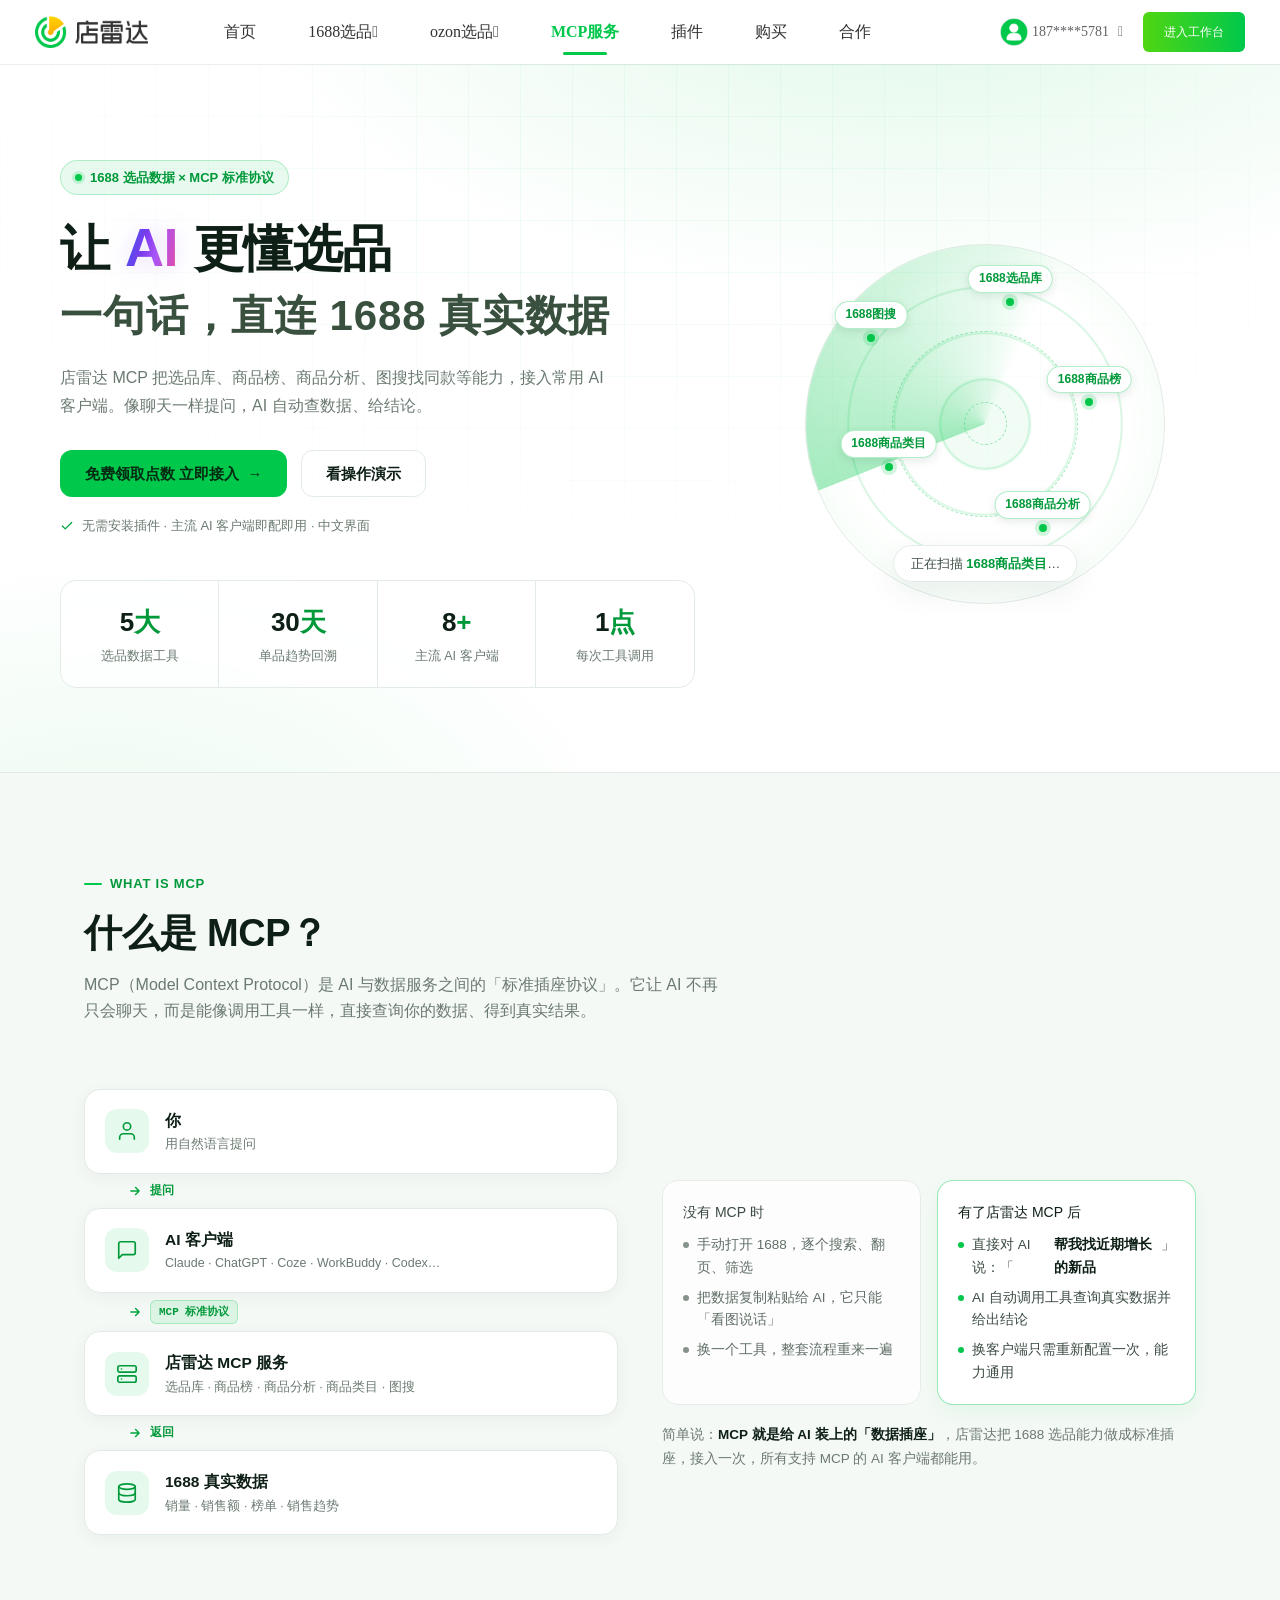
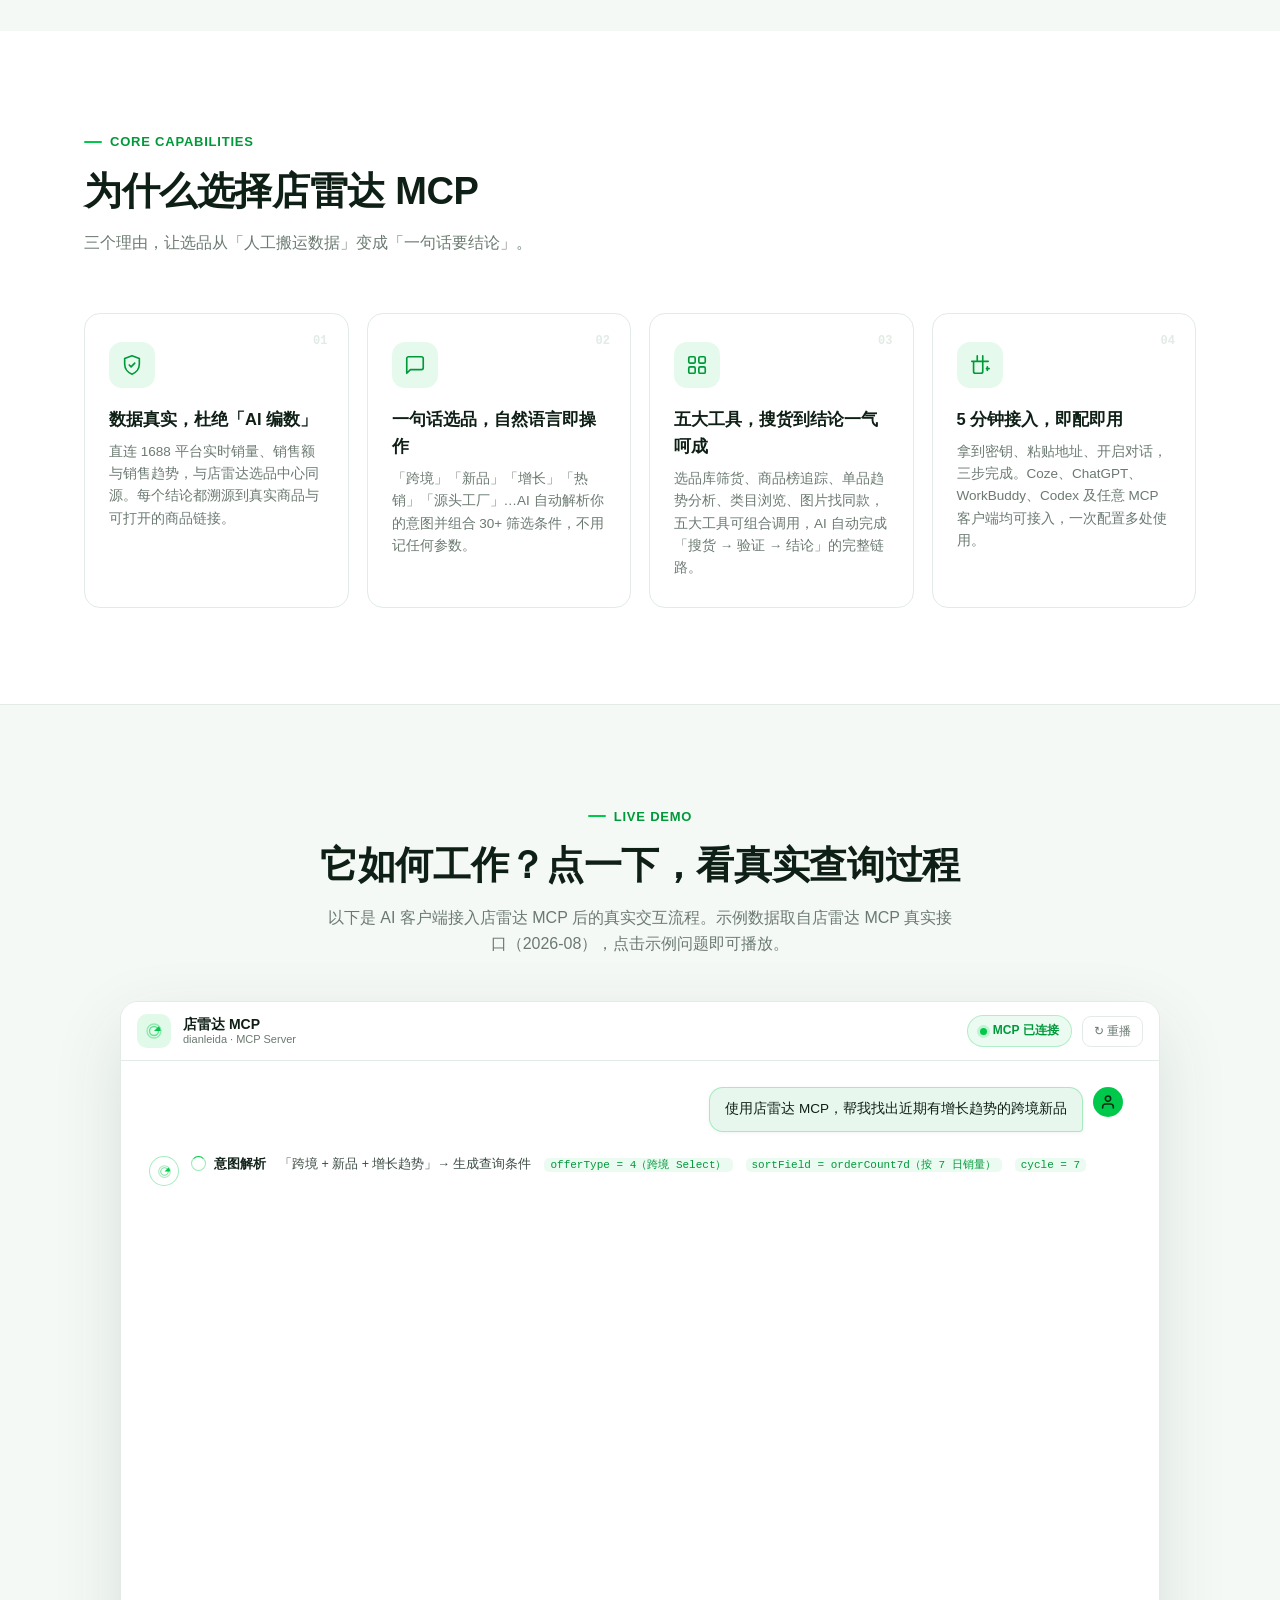
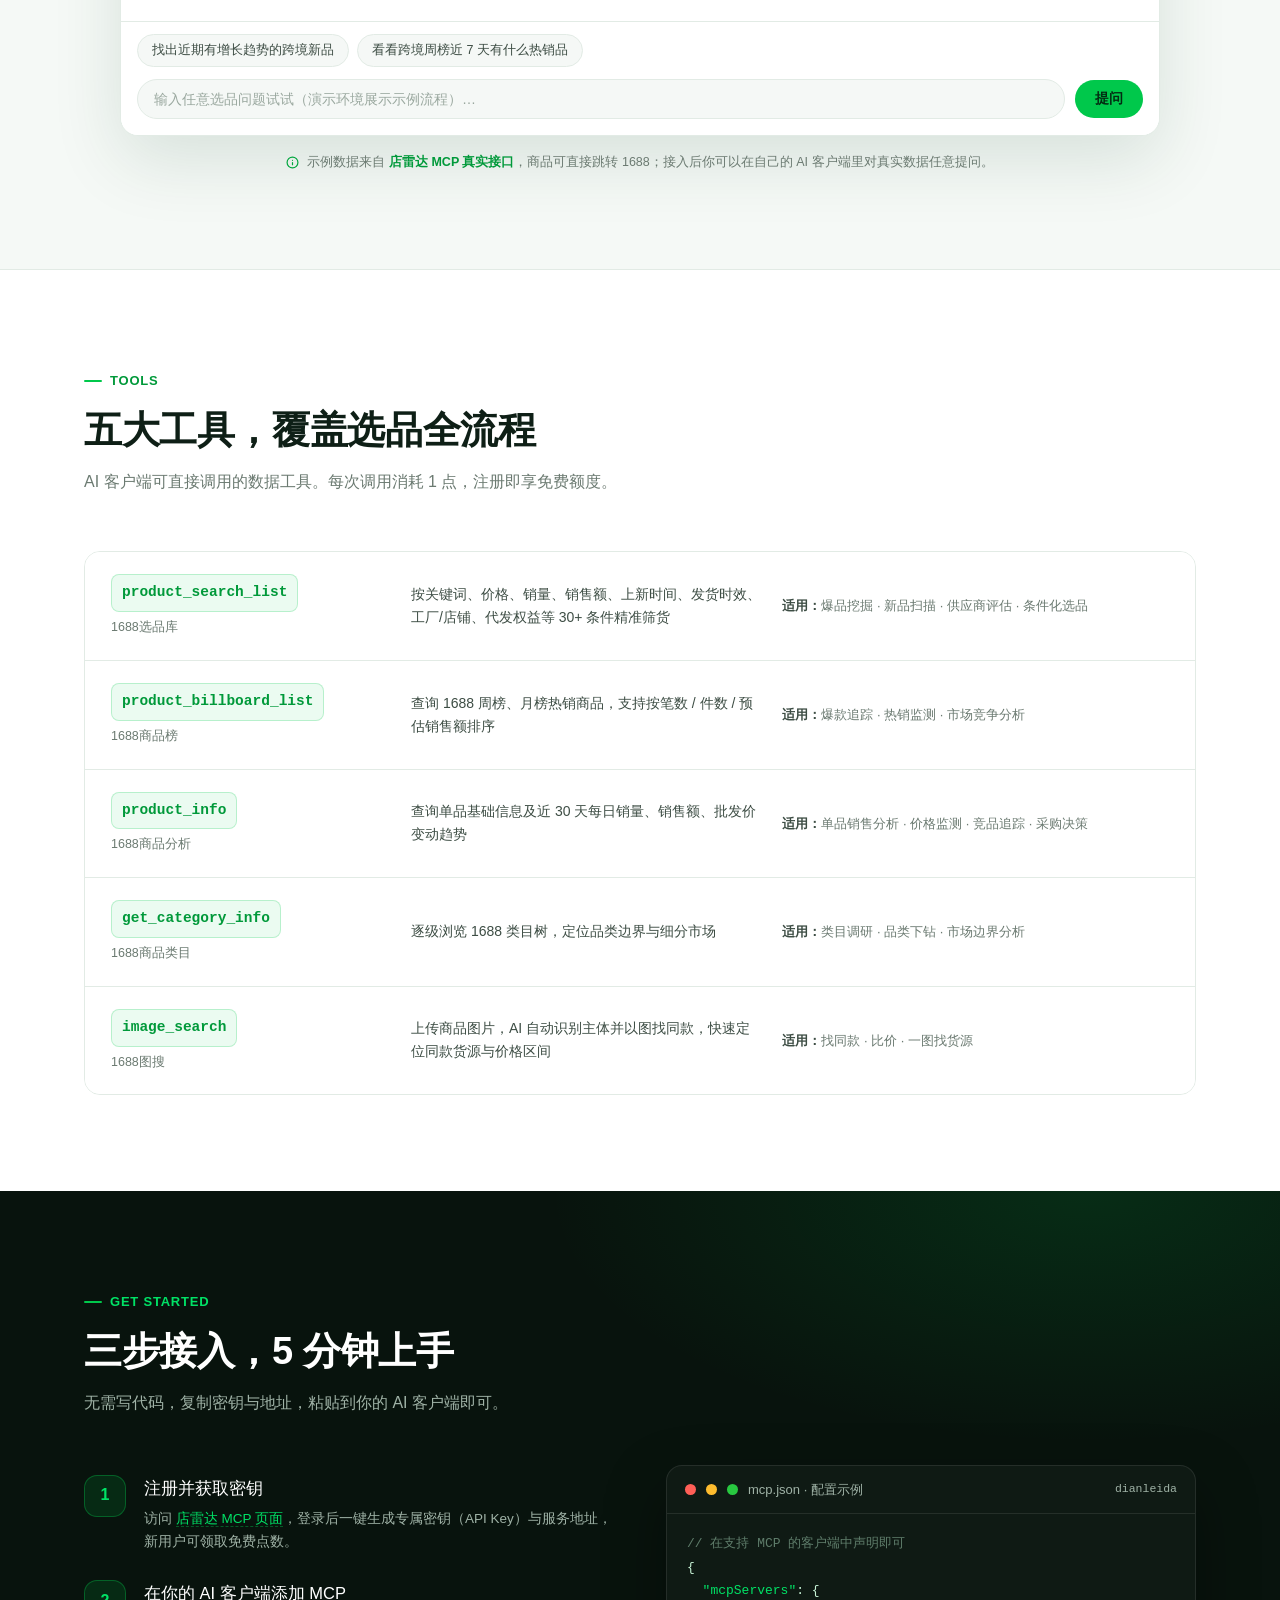
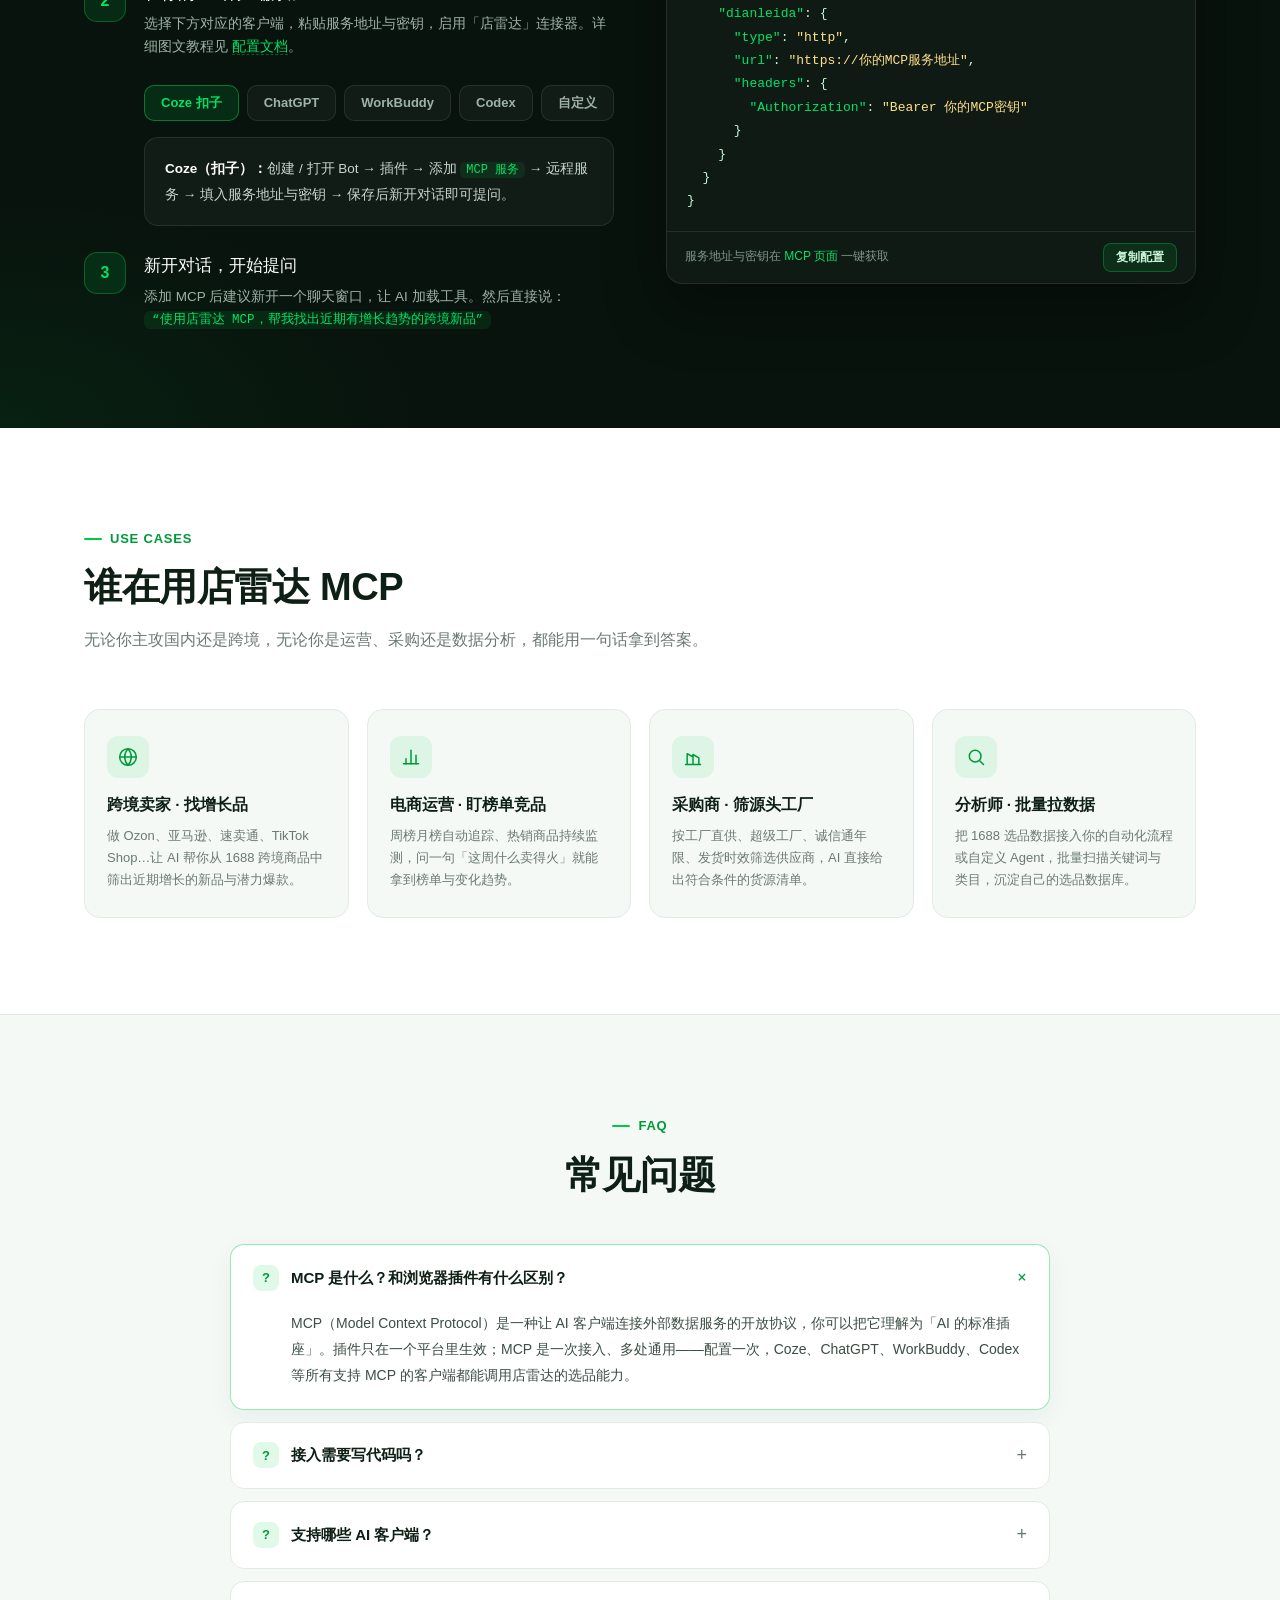
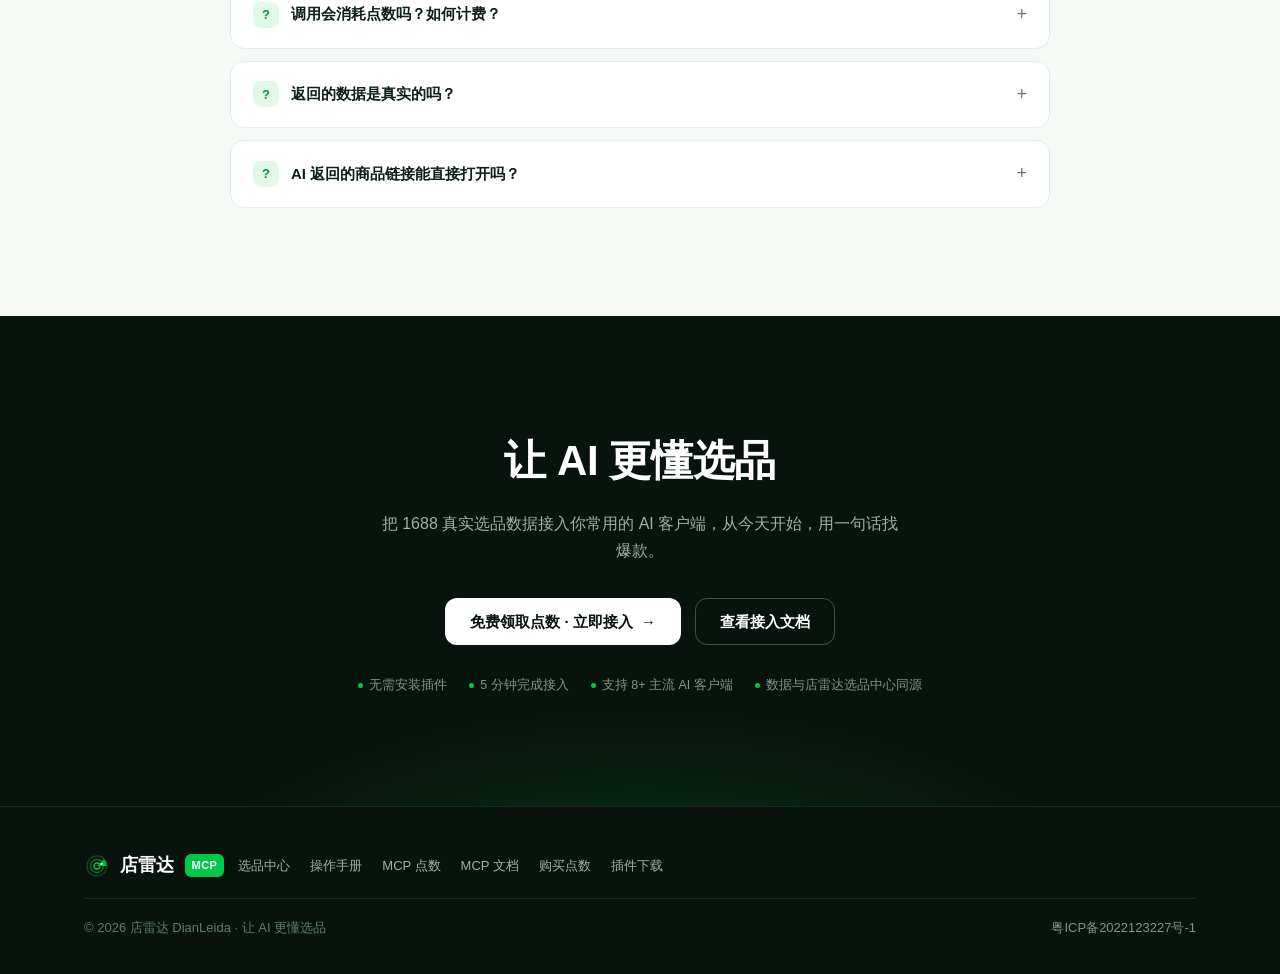
==== commit bd52413a: "更新: 2026-08-27 17:19:09" ====
--- a/index.html
+++ b/index.html
@@ -83,10 +83,24 @@
   .hero-inner{position:relative;padding:96px 0 84px;display:grid;grid-template-columns:1.15fr .85fr;gap:56px;align-items:center}
   .hero-badge{display:inline-flex;align-items:center;gap:8px;font-size:13px;font-weight:600;color:var(--brand-deep);background:rgba(0,200,75,.09);border:1px solid rgba(0,200,75,.25);border-radius:999px;padding:6px 14px;margin-bottom:24px}
   .hero-badge .dot{width:7px;height:7px;border-radius:50%;background:var(--brand);box-shadow:0 0 0 3px rgba(0,200,75,.18)}
-  .hero h1{font-size:clamp(34px,5vw,54px);font-weight:800;line-height:1.18;letter-spacing:-.015em}
-  .hero h1 .hl{position:relative;white-space:nowrap}
-  .hero h1 .hl::after{content:"";position:absolute;left:0;right:0;bottom:6px;height:10px;background:rgba(0,200,75,.22);border-radius:6px;z-index:-1}
-  .hero-sub{color:var(--ink-2);font-size:17px;max-width:520px;margin:22px 0 30px}
+  .hero h1{font-size:clamp(32px,4.6vw,50px);font-weight:800;line-height:1.2;letter-spacing:-.01em}
+  .hero h1 .ai-grad{
+    display:inline-block;
+    font-weight:900;
+    font-size:1.08em;
+    letter-spacing:-.01em;
+    line-height:1;
+    color:transparent;
+    background:linear-gradient(105deg,#2563eb 0%,#7c3aed 38%,#a855f7 58%,#ec4899 100%);
+    -webkit-background-clip:text;
+    background-clip:text;
+    -webkit-text-fill-color:transparent;
+    filter:drop-shadow(0 2px 12px rgba(139,92,246,.22));
+    padding:0 .04em;
+  }
+  .hero h1 .line2{display:block;margin-top:12px;font-size:.84em;font-weight:700;letter-spacing:.02em;color:#39503f}
+  .hero h1 .hl{position:relative;white-space:nowrap;color:#39503f}
+  .hero-sub{color:var(--muted);font-size:16px;line-height:1.75;max-width:560px;margin:22px 0 30px}
   .hero-actions{display:flex;gap:14px;flex-wrap:wrap}
   .hero-note{display:flex;align-items:center;gap:8px;margin-top:18px;font-size:13px;color:var(--muted)}
   .hero-stats{display:flex;gap:0;margin-top:44px;border:1px solid var(--line);border-radius:var(--radius);background:rgba(255,255,255,.75);backdrop-filter:blur(6px);overflow:hidden}
@@ -444,8 +458,8 @@
   <div class="container hero-inner">
     <div>
       <div class="hero-badge"><span class="dot"></span>1688 选品数据 × MCP 标准协议</div>
-      <h1>让 AI 更懂选品<br>一句话，直连 <span class="hl">1688 真实数据</span></h1>
-      <p class="hero-sub">店雷达 MCP 把选品库、商品榜、商品分析、图搜找同款等选品能力，接入你常用的 AI 客户端。像聊天一样提问，AI 自动查询、分析、给结论——不再手动复制粘贴。</p>
+      <h1>让 <span class="ai-grad">AI</span> 更懂选品<span class="line2">一句话，直连 <span class="hl">1688 真实数据</span></span></h1>
+      <p class="hero-sub">店雷达 MCP 把选品库、商品榜、商品分析、图搜找同款等能力，接入常用 AI 客户端。像聊天一样提问，AI 自动查数据、给结论。</p>
       <div class="hero-actions">
         <a class="btn btn-primary" href="https://www.dianleida.net/mcp/" target="_blank" rel="noopener">免费领取点数 立即接入 <span class="arr">→</span></a>
         <a class="btn btn-ghost" href="#demo">看操作演示</a>
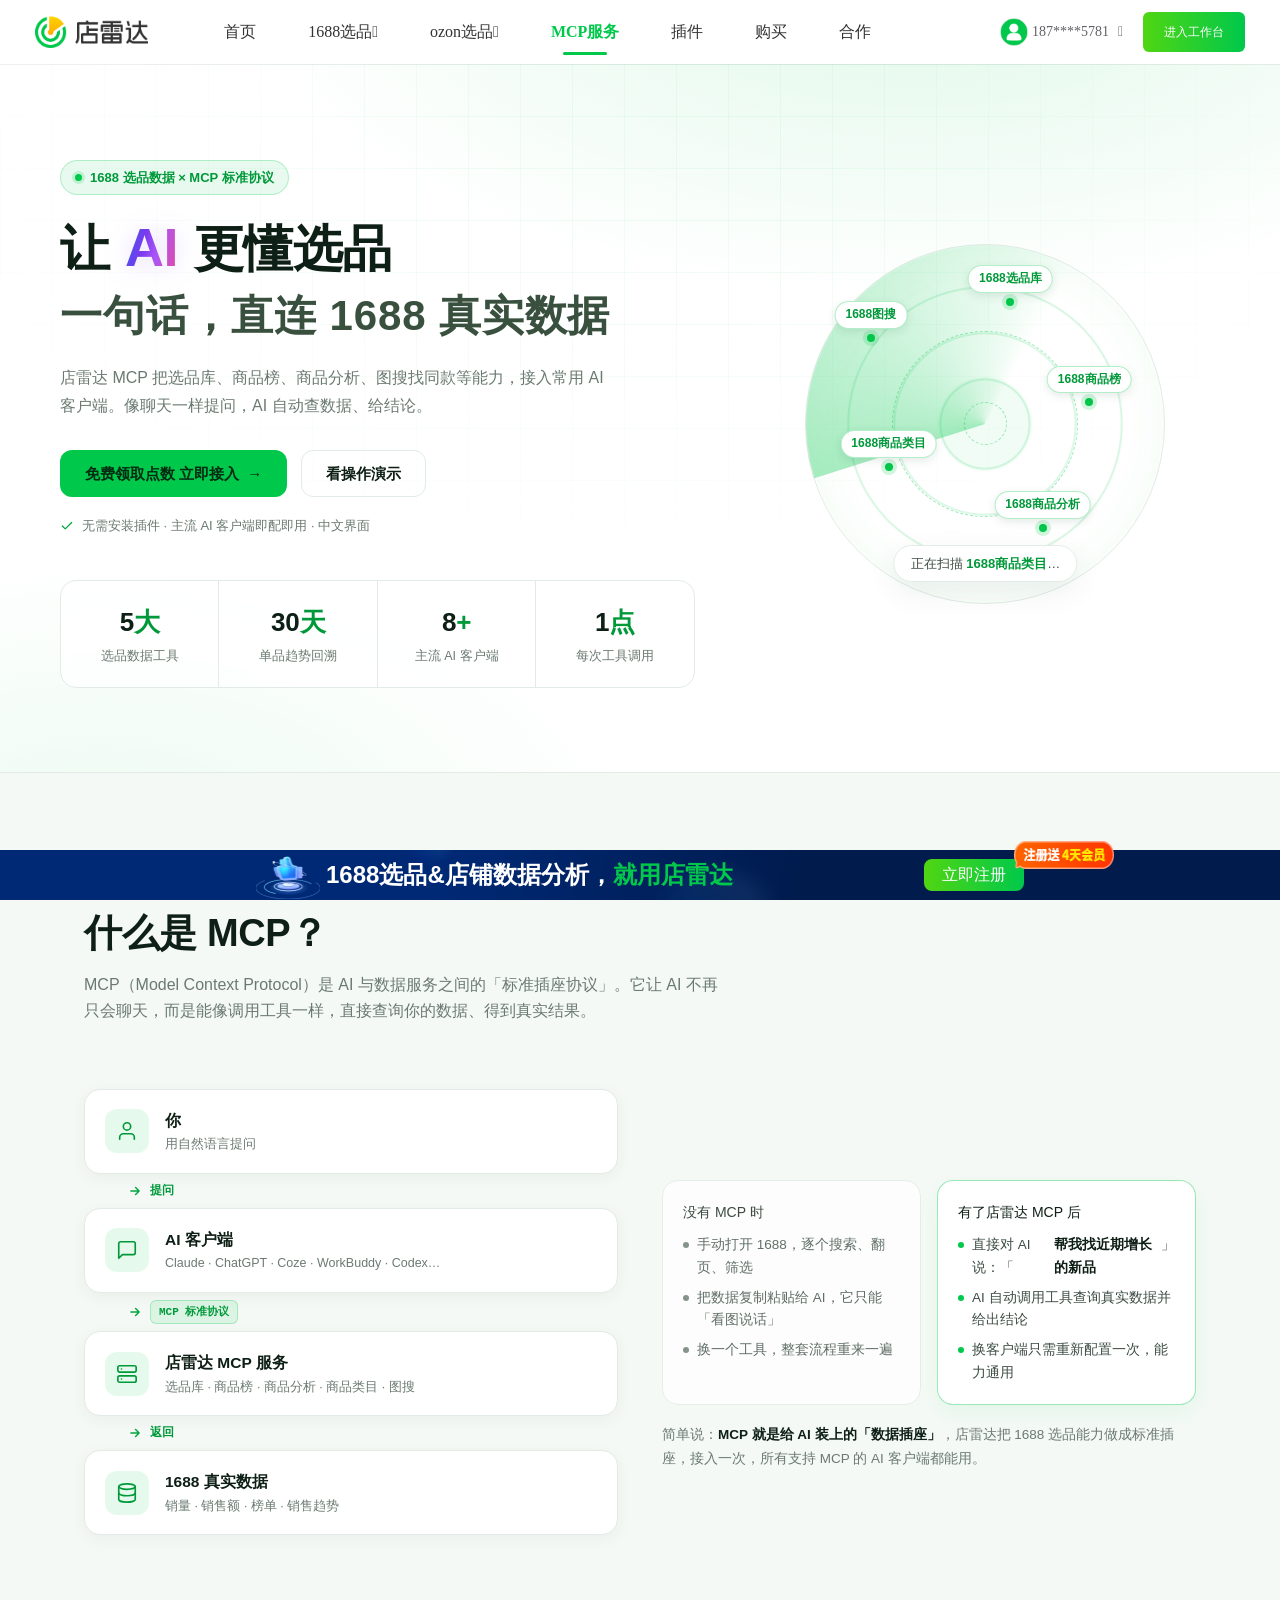
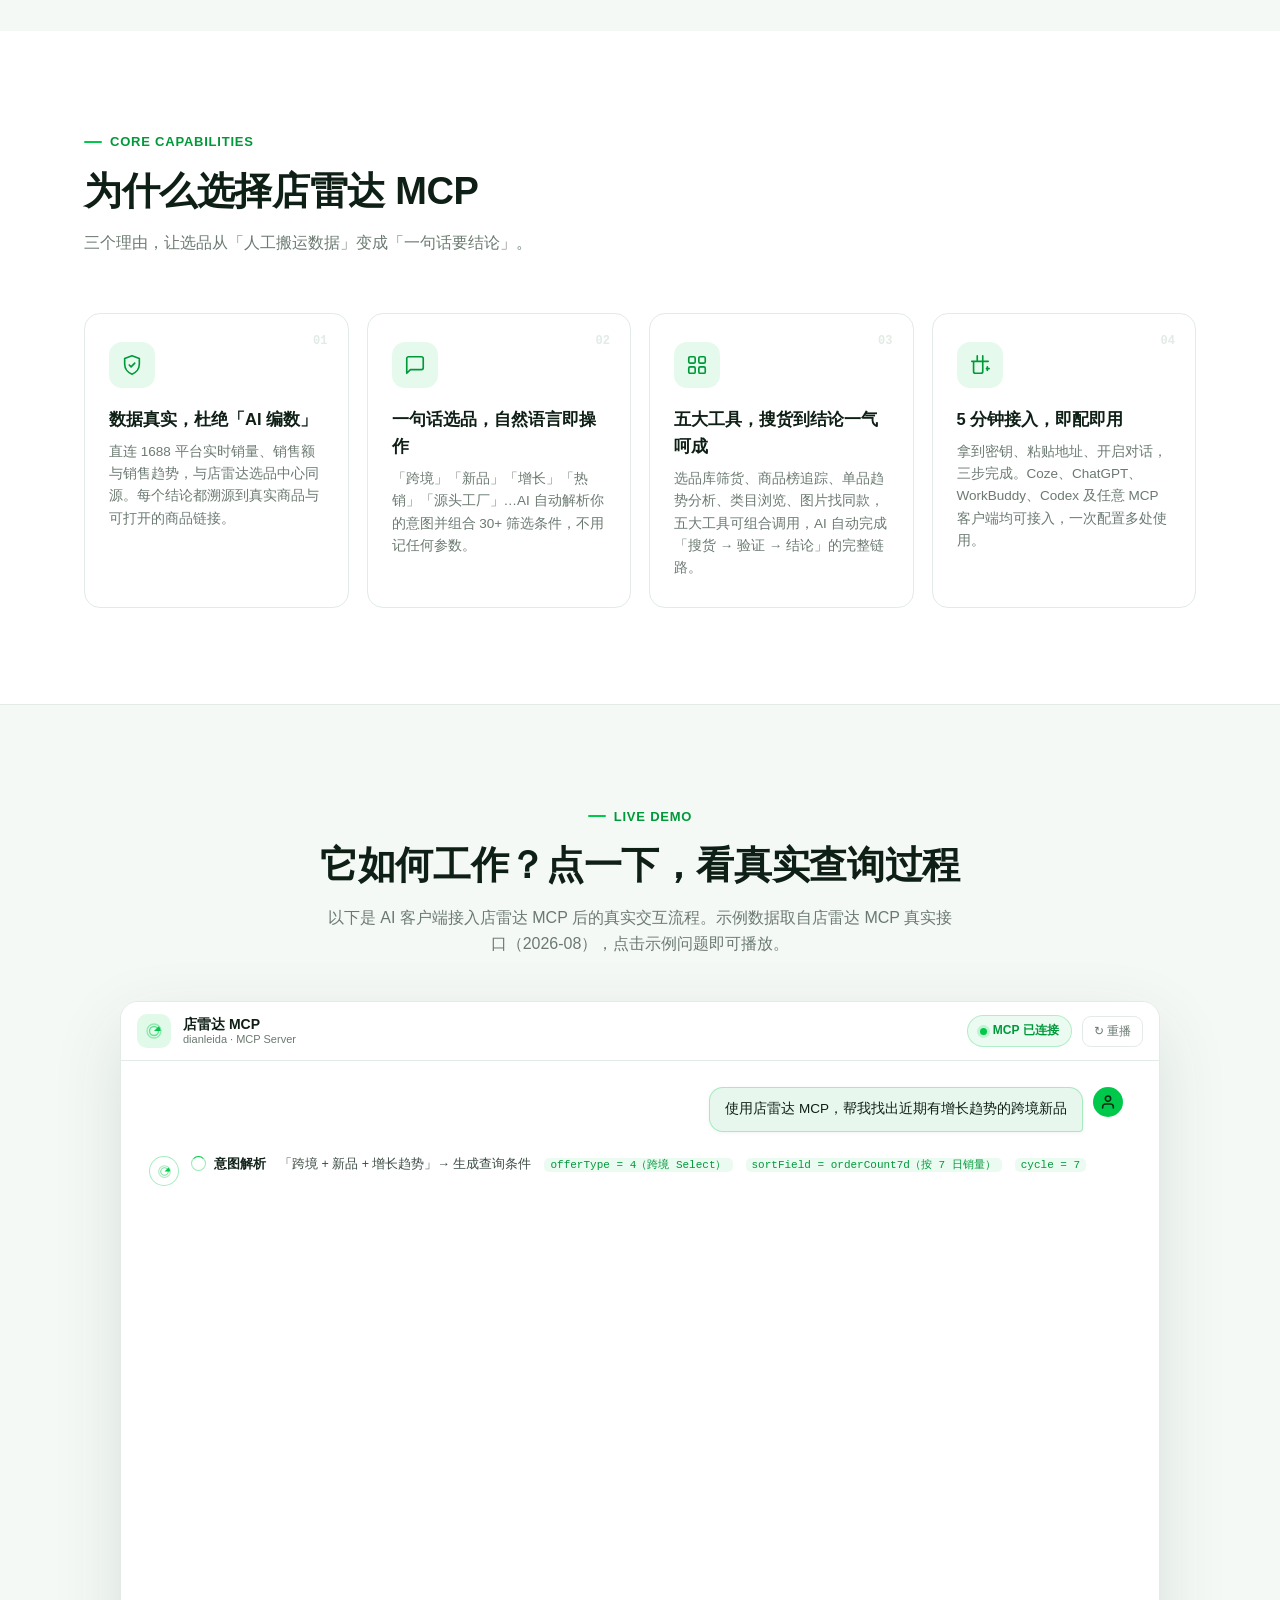
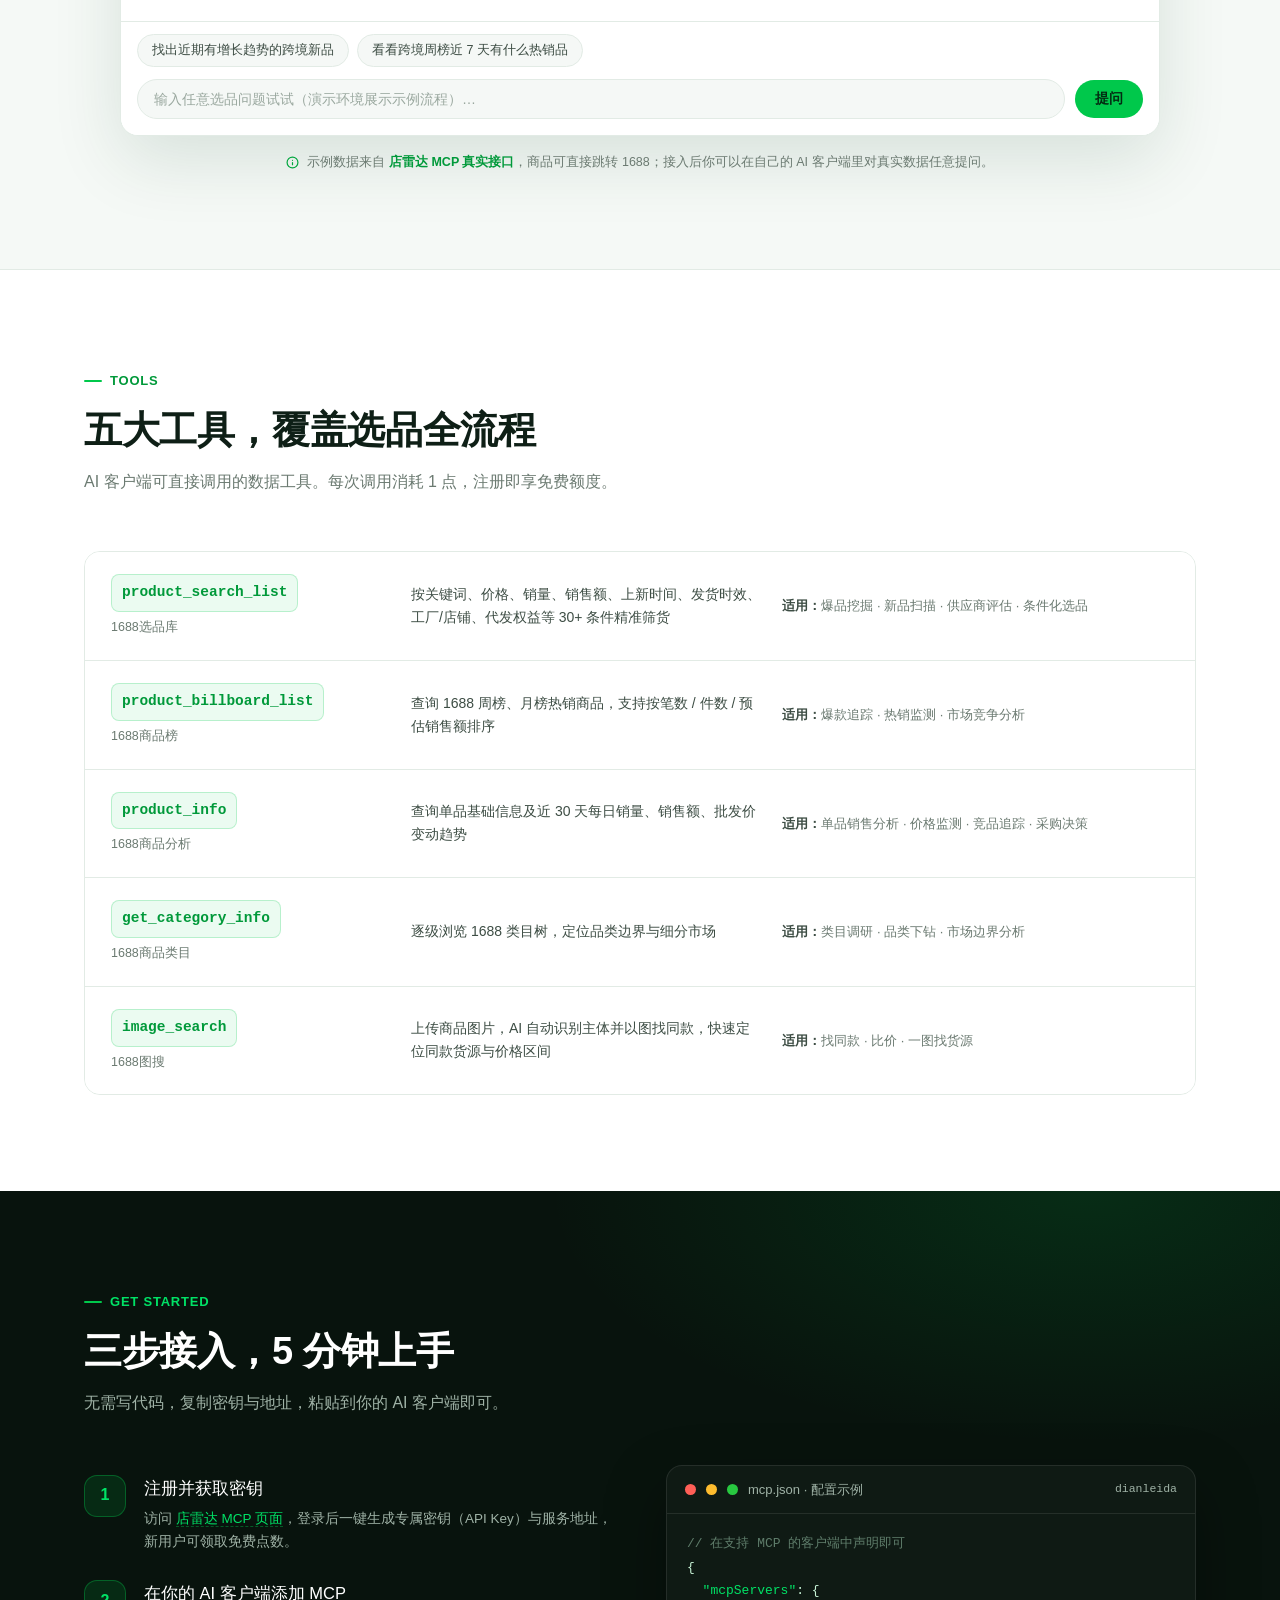
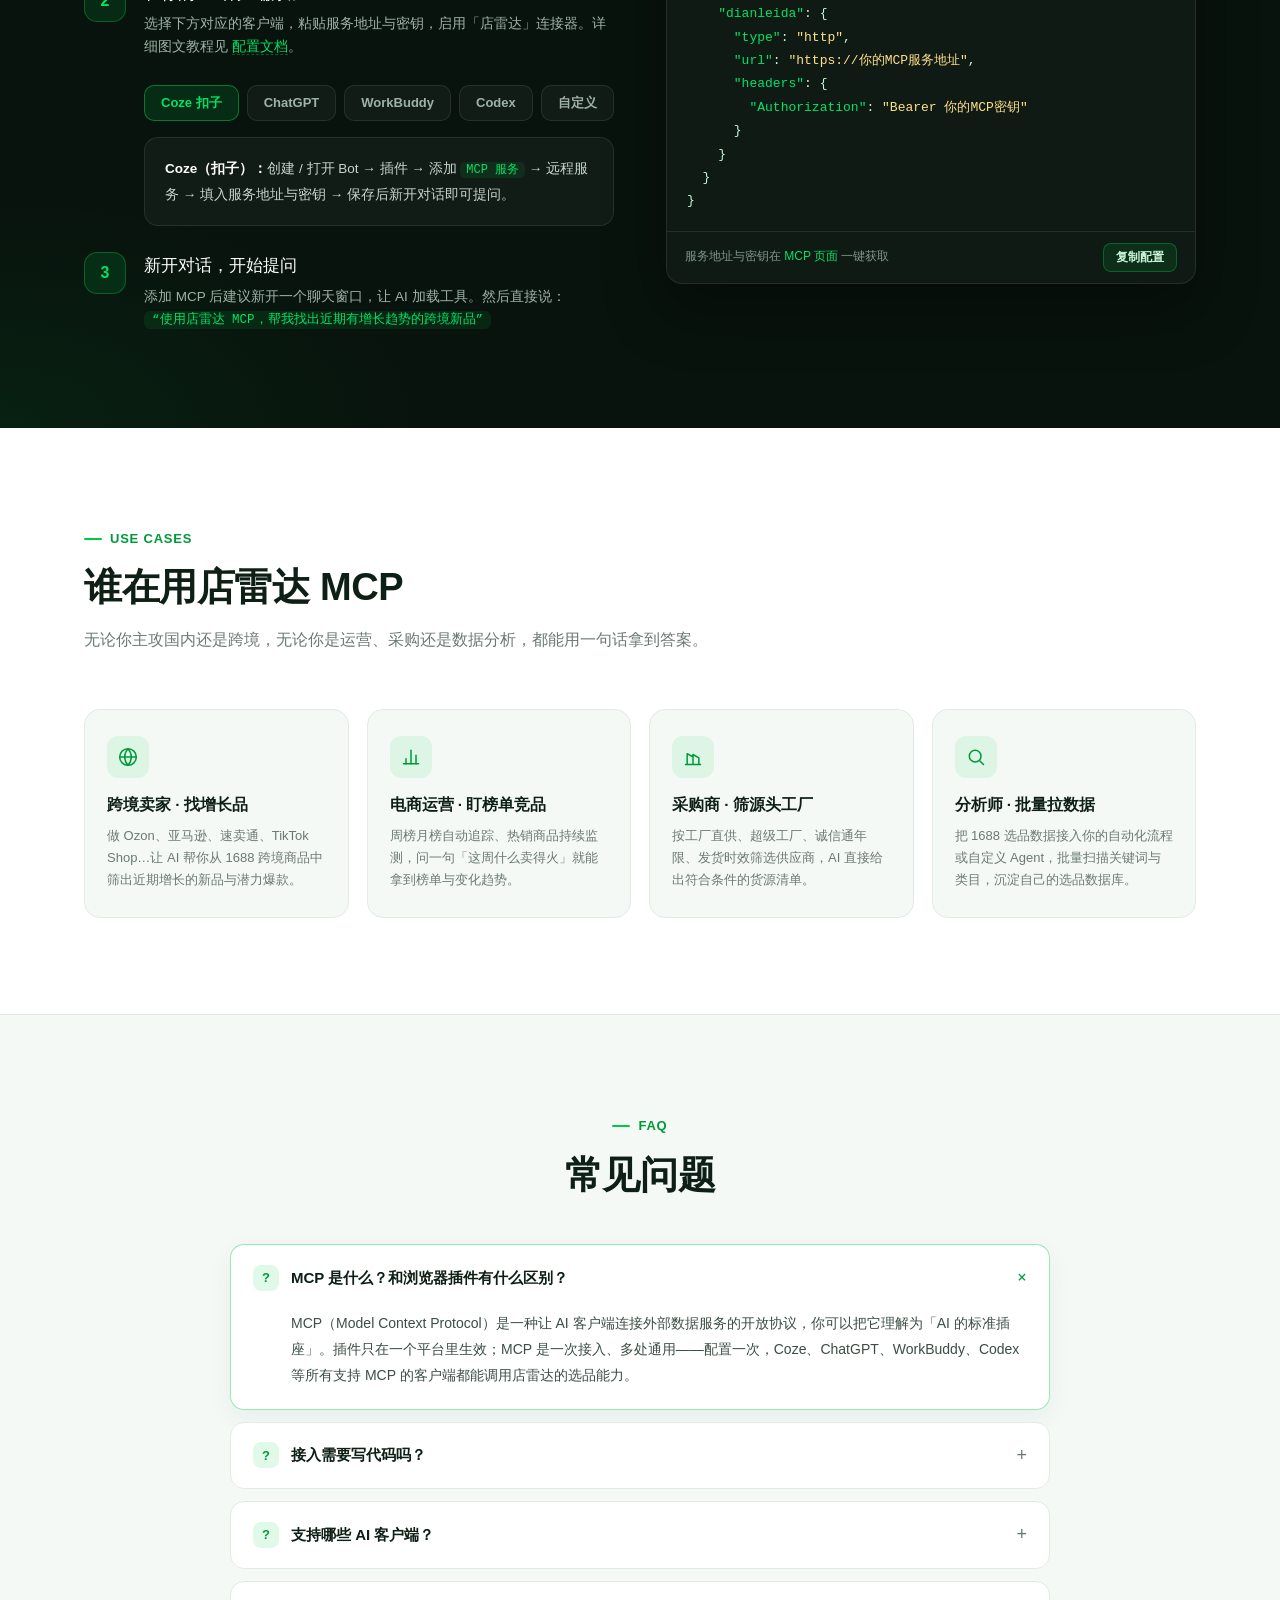
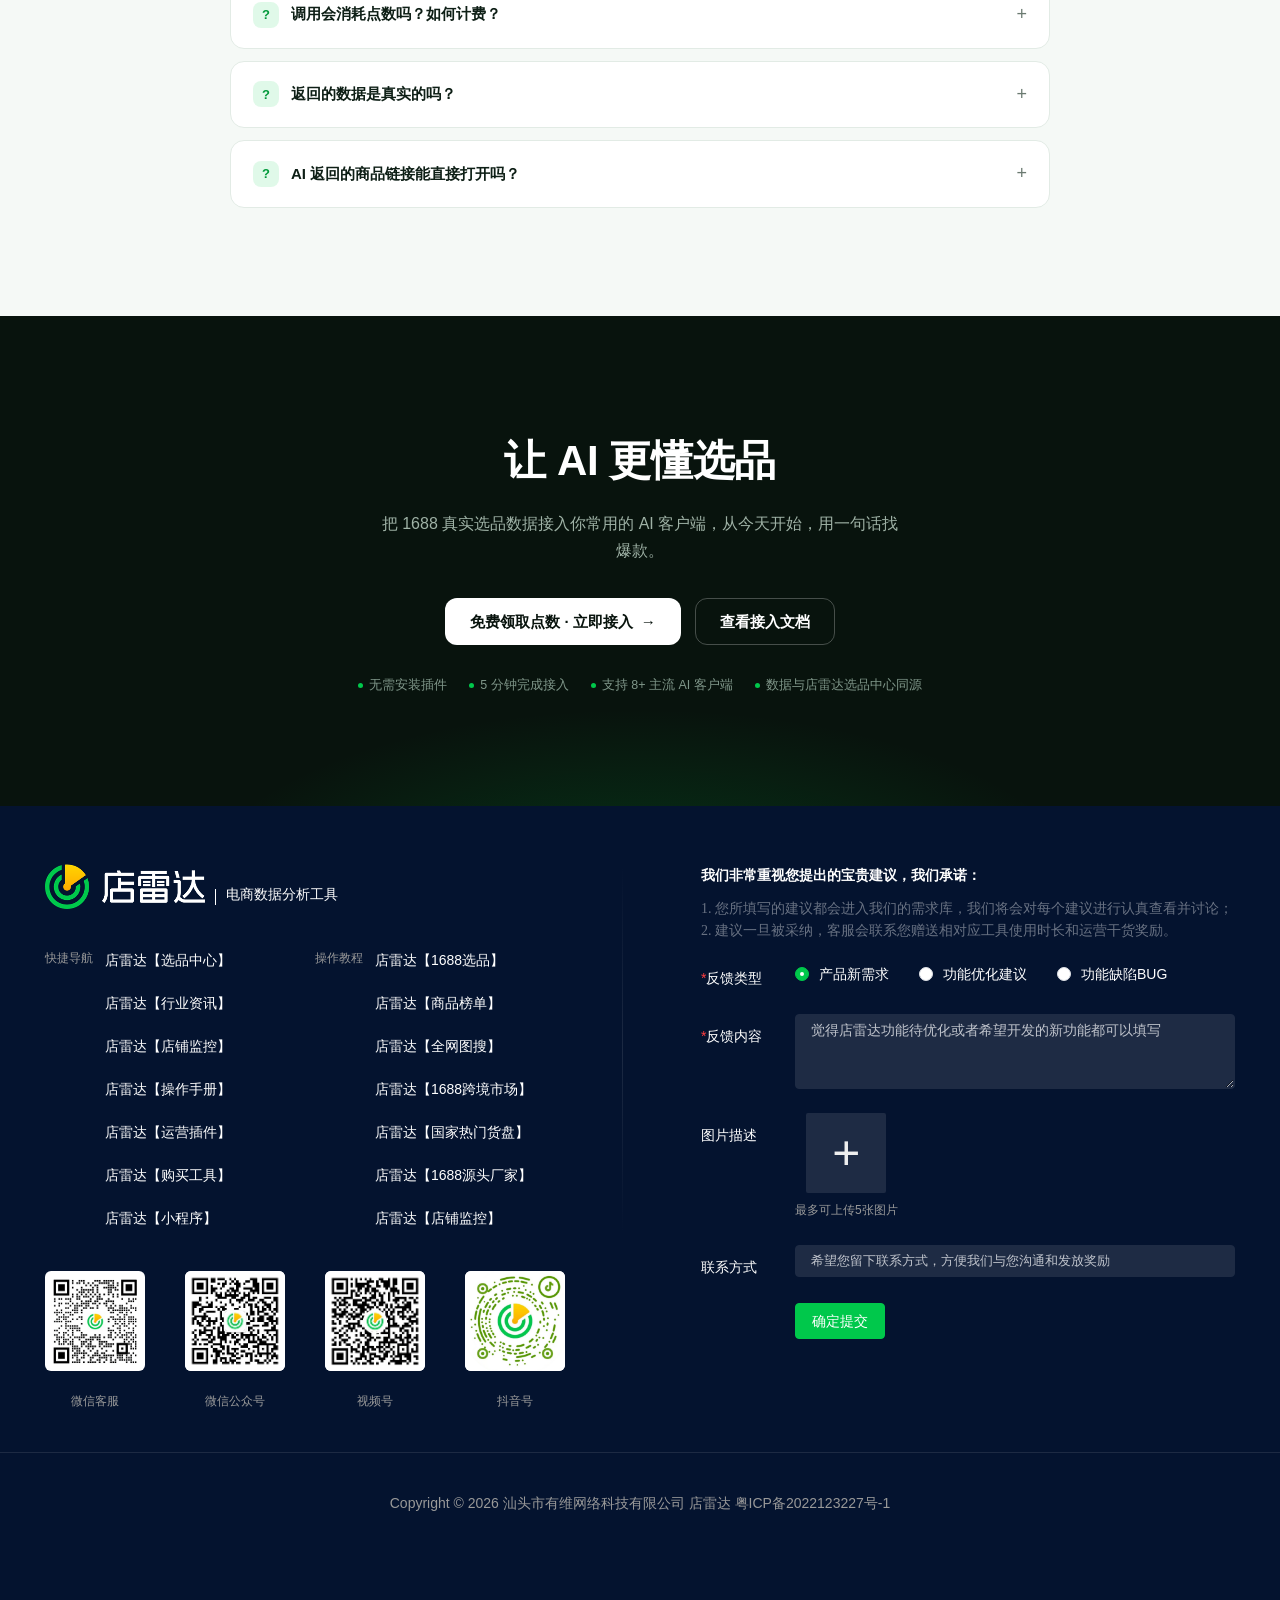
==== commit 9e5d88f3: "更新: 2026-08-27 18:14:25" ====
--- a/index.html
+++ b/index.html
@@ -334,16 +334,7 @@
   .cta .mini{display:flex;gap:22px;justify-content:center;margin-top:30px;font-size:12.5px;color:#7f9689;flex-wrap:wrap;position:relative}
   .cta .mini span{display:flex;align-items:center;gap:6px}
   .cta .mini span::before{content:"";width:5px;height:5px;border-radius:50%;background:var(--brand)}
-  footer{border-top:1px solid var(--dark-line);background:var(--dark);padding:44px 0 36px;color:#7f9689;font-size:13px}
-  footer .f-top{display:flex;align-items:center;gap:14px;flex-wrap:wrap;margin-bottom:18px}
-  footer .f-top .logo{display:flex;align-items:center;gap:10px;font-weight:700;font-size:18px;color:#fff;letter-spacing:.01em}
-  footer .f-top .mcp-tag{font-size:11px;font-weight:700;color:#fff;background:var(--brand);border-radius:6px;padding:2px 7px;letter-spacing:.04em}
-  footer .f-links{display:flex;gap:20px;flex-wrap:wrap}
-  footer .f-links a{color:#9fb2a6;transition:.2s}
-  footer .f-links a:hover{color:var(--brand-2)}
-  footer .f-bot{display:flex;justify-content:space-between;gap:12px;flex-wrap:wrap;border-top:1px solid var(--dark-line);padding-top:18px;color:#5f7d6b}
-  footer .f-bot a{color:#7f9689}
-  footer .f-bot a:hover{color:var(--brand-2)}
+  /* 页脚样式一比一取自官网（footer-site.css + element-ui.css，见 <head> 引用） */
 
   /* ---------- 滚动显现 ---------- */
   .reveal{opacity:0;transform:translateY(22px);transition:opacity .7s ease,transform .7s ease}
@@ -376,6 +367,9 @@
   }
 
 </style>
+<!-- 页脚一比一取自官网：结构样式来自 _files/3654290.css（已在 head 引用），
+     footer-site.css 仅做本地图片覆盖（banner 背景防盗链本地化） -->
+<link rel="stylesheet" href="footer-site.css">
 </head>
 <body>
 <div class="dld-header-all" style="background: transparent; height: 64px; color: rgb(0, 0, 0);" data-v-5f117bb2="" data-v-5c39e3ba=""><!----> <div class="dld-header" style="background:#fff" data-v-5f117bb2=""><div class="dld-header-main dld-flexalign-center" data-v-5f117bb2=""><div class="dfc dld-flexitem-1" data-v-5f117bb2=""><div class="logo dld-flexalign-center" data-v-5f117bb2=""><img src="./店雷达1688数据分析插件_阿里数据分析工具下载免费试用_files/logo.png" style="height:32px" data-v-5f117bb2=""></div> <div class="dld-flexalign-center menu-list back-list" data-v-5f117bb2=""><a href="https://www.dianleida.net/" class="dfc menu-item" data-v-5f117bb2="">
@@ -838,35 +832,127 @@
   </div>
 </section>
 
-<!-- ======== 页脚 ======== -->
-<footer>
-  <div class="container">
-    <div class="f-top">
-      <a class="logo" href="https://www.dianleida.net/" target="_blank" rel="noopener">
-        <svg width="26" height="26" viewBox="0 0 40 40" fill="none" aria-hidden="true">
-          <circle cx="20" cy="20" r="15.5" stroke="#00c84b" stroke-width="2" opacity=".32"/>
-          <circle cx="20" cy="20" r="10" stroke="#00c84b" stroke-width="2" opacity=".55"/>
-          <circle cx="20" cy="20" r="4.6" stroke="#00c84b" stroke-width="2"/>
-          <path d="M20 20 L30.6 9.4 A15 15 0 0 1 35 20 Z" fill="#00c84b" opacity=".9"/>
-          <circle cx="27.2" cy="16.8" r="1.6" fill="#fff"/>
-        </svg>
-        店雷达<span class="mcp-tag">MCP</span>
-      </a>
-      <div class="f-links">
-        <a href="https://www.dianleida.net/1688/competeShop/category/library/" target="_blank" rel="noopener">选品中心</a>
-        <a href="https://www.dianleida.net/useTutorial" target="_blank" rel="noopener">操作手册</a>
-        <a href="https://www.dianleida.net/mcp/" target="_blank" rel="noopener">MCP 点数</a>
-        <a href="https://www.dianleida.net/mcp/docs/" target="_blank" rel="noopener">MCP 文档</a>
-        <a href="https://www.dianleida.net/mcp/buy/" target="_blank" rel="noopener">购买点数</a>
-        <a href="https://www.dianleida.net/download" target="_blank" rel="noopener">插件下载</a>
-      </div>
-    </div>
-    <div class="f-bot">
-      <span>© 2026 店雷达 DianLeida · 让 AI 更懂选品</span>
-      <span><a href="https://beian.miit.gov.cn/" target="_blank" rel="noopener">粤ICP备2022123227号-1</a></span>
+<!-- ======== 页脚：一比一取自官网 dianleida.net 底部 footerDOM ======== -->
+<div id="footerDOM" class="footerDOM" data-v-6075202a="">
+  <div class="hezi" data-v-6075202a="">
+    <div class="main" data-v-6075202a="">
+      <div class="top-logo" data-v-6075202a="">
+        <img src="images/footer-logo-w.png" data-v-6075202a="">
+        <p data-v-6075202a=""></p>
+        <p data-v-6075202a="">电商数据分析工具</p>
+      </div>
+      <div class="kuaijie dld-flex" data-v-6075202a="">
+        <div class="dld-flex" data-v-6075202a="">
+          <div class="huise" data-v-6075202a="">快捷导航</div>
+          <div class="link-list" data-v-6075202a="">
+            <a target="_blank" href="https://www.dianleida.net/1688/competeShop/category/library/" data-v-6075202a="">店雷达【选品中心】</a>
+            <a target="_blank" href="https://www.dianleida.net/articles/" data-v-6075202a="">店雷达【行业资讯】</a>
+            <a target="_blank" href="https://www.dianleida.net/1688/competeShop/myFollow/followShop/" data-v-6075202a="">店雷达【店铺监控】</a>
+            <a target="_blank" href="https://www.dianleida.net/useTutorial" data-v-6075202a="">店雷达【操作手册】</a>
+            <a target="_blank" href="https://www.dianleida.net/download/" data-v-6075202a="">店雷达【运营插件】</a>
+            <a target="_blank" href="https://www.dianleida.net/buy/monitorBuy" data-v-6075202a="">店雷达【购买工具】</a>
+            <span data-v-6075202a="">
+              <div role="tooltip" id="el-popover-7513" aria-hidden="true" class="el-popover el-popper" style="width:200px;display:none" tabindex="0">
+                <div class="xiaochengxu-area" data-v-6075202a="">
+                  <div class="xiaochengxu-area-title" data-v-6075202a="">添加微信小程序 数据随时看</div>
+                  <img src="images/xiaochengxu-qrcode.png" alt="店雷达小程序" data-v-6075202a="">
+                  <div class="dfc xiaochengxu-area-bottom" data-v-6075202a=""><i class="iconfont icon-weixin f-20" style="color:#52c41a" data-v-6075202a=""></i><span class="ml-4" data-v-6075202a="">微信扫一扫</span></div>
+                </div>
+              </div>
+              <span class="el-popover__reference-wrapper"><a target="_blank" data-v-6075202a="" class="el-popover__reference" aria-describedby="el-popover-7513" tabindex="0">店雷达【小程序】</a></span>
+            </span>
+          </div>
+        </div>
+        <div class="dld-flex" style="margin-left:50px" data-v-6075202a="">
+          <div class="huise" data-v-6075202a="">操作教程</div>
+          <div class="link-list" style="width:247px" data-v-6075202a="">
+            <a target="_blank" href="https://www.dianleida.net/useTutorial?url=dy817dyoxm8y2r08" data-v-6075202a="">店雷达【1688选品】</a>
+            <a target="_blank" href="https://www.dianleida.net/useTutorial?url=gmmadblb3xafhr8h" data-v-6075202a="">店雷达【商品榜单】</a>
+            <a target="_blank" href="https://www.dianleida.net/useTutorial?url=uocbime5wdgffux3" data-v-6075202a="">店雷达【全网图搜】</a>
+            <a target="_blank" href="https://www.dianleida.net/useTutorial?url=yauc8r74453eviaa" data-v-6075202a="">店雷达【1688跨境市场】</a>
+            <a target="_blank" href="https://www.dianleida.net/useTutorial?url=zf4yxi9fux120uyr" data-v-6075202a="">店雷达【国家热门货盘】</a>
+            <a target="_blank" href="https://www.dianleida.net/useTutorial?url=gvbgfgl09duhlssc" data-v-6075202a="">店雷达【1688源头厂家】</a>
+            <a target="_blank" href="https://www.dianleida.net/useTutorial?url=xc3nzaoy1hyoyg06" data-v-6075202a="">店雷达【店铺监控】</a>
+          </div>
+        </div>
+      </div>
+      <div data-v-6075202a="">
+        <div class="qrCode-box" data-v-6075202a="">
+          <div class="qrCode" style="width:initial;height:initial" data-v-6075202a="">
+            <div class="qrImg row-center-center" data-v-6075202a=""><div style="display:inline-block;padding:6px" data-v-9d625b40="" data-v-6075202a=""><img width="100" src="images/footer-qr-kefu.png" data-v-9d625b40=""></div></div>
+            <span data-v-6075202a="">微信客服</span>
+          </div>
+          <div class="qrCode" data-v-6075202a="">
+            <div class="qrImg row-center-center" data-v-6075202a=""><img src="images/footer-qr-gzh.jpg" alt="" style="width:100px" data-v-6075202a=""></div>
+            <span data-v-6075202a="">微信公众号</span>
+          </div>
+          <div class="qrCode" data-v-6075202a="">
+            <div class="qrImg row-center-center" data-v-6075202a=""><img src="images/footer-qr-sph.png" alt="" style="width:100px" data-v-6075202a=""></div>
+            <span data-v-6075202a="">视频号</span>
+          </div>
+          <div class="qrCode" data-v-6075202a="">
+            <div class="qrImg row-center-center" data-v-6075202a=""><img alt="" referrerpolicy="origin" src="images/footer-qr-dyh.png" style="width:100px" data-v-6075202a=""></div>
+            <span data-v-6075202a="">抖音号</span>
+          </div>
+        </div>
+      </div>
+      <ul class="disn friend-links" data-v-6075202a="">
+        <li data-v-6075202a=""><a href="https://www.kj123.cn" target="_blank" data-v-6075202a="">跨境123</a></li>
+        <li data-v-6075202a=""><a href="https://www.partnershare.cn/?source=dianleida" target="_blank" data-v-6075202a="">PartnerShare产品分享社区</a></li>
+        <li data-v-6075202a=""><a href="https://www.asiaecs.com/" target="_blank" data-v-6075202a="">海多客</a></li>
+        <li data-v-6075202a=""><a href="https://www.mzlsoft.com/" target="_blank" data-v-6075202a="">麦哲伦科技</a></li>
+        <li data-v-6075202a=""><a href="https://www.amzmm.com/" target="_blank" data-v-6075202a="">蘑菇跨境</a></li>
+        <li data-v-6075202a=""><a href="https://www.tpsea.com/" target="_blank" data-v-6075202a="">森阳跨境</a></li>
+      </ul>
+    </div>
+    <div class="xuxian" data-v-6075202a=""></div>
+    <div class="jianyifankui" data-v-6075202a="">
+      <div class="tit" data-v-6075202a="">我们非常重视您提出的宝贵建议，我们承诺：</div>
+      <p data-v-6075202a="">1. 您所填写的建议都会进入我们的需求库，我们将会对每个建议进行认真查看并讨论；</p>
+      <p data-v-6075202a="">2. 建议一旦被采纳，客服会联系您赠送相对应工具使用时长和运营干货奖励。</p>
+      <div data-v-6075202a="">
+        <div class="dld-flex item" style="margin-top:25px" data-v-6075202a="">
+          <div class="label must" data-v-6075202a="">反馈类型</div>
+          <div role="radiogroup" class="el-radio-group" data-v-6075202a="">
+            <label role="radio" aria-checked="true" tabindex="0" class="el-radio is-checked" data-v-6075202a=""><span class="el-radio__input is-checked"><span class="el-radio__inner"></span><input type="radio" aria-hidden="true" tabindex="-1" autocomplete="off" value="产品新需求" checked="" class="el-radio__original"></span><span class="el-radio__label">产品新需求<!----></span></label>
+            <label role="radio" tabindex="-1" class="el-radio" data-v-6075202a=""><span class="el-radio__input"><span class="el-radio__inner"></span><input type="radio" aria-hidden="true" tabindex="-1" autocomplete="off" value="功能优化建议" class="el-radio__original"></span><span class="el-radio__label">功能优化建议<!----></span></label>
+            <label role="radio" tabindex="-1" class="el-radio" data-v-6075202a=""><span class="el-radio__input"><span class="el-radio__inner"></span><input type="radio" aria-hidden="true" tabindex="-1" autocomplete="off" value="功能缺陷BUG" class="el-radio__original"></span><span class="el-radio__label">功能缺陷BUG<!----></span></label>
+          </div>
+        </div>
+        <div class="dld-flex item" data-v-6075202a="">
+          <div class="label must mt11" data-v-6075202a="">反馈内容</div>
+          <div class="w440 el-textarea" data-v-6075202a=""><textarea autocomplete="off" rows="3" placeholder="觉得店雷达功能待优化或者希望开发的新功能都可以填写" class="el-textarea__inner" style="min-height: 33px;"></textarea><!----></div>
+        </div>
+        <div class="dld-flex item" data-v-6075202a="">
+          <div class="label mt11" data-v-6075202a="">图片描述</div>
+          <div class="upload" data-v-6075202a="">
+            <div class="upload-item" data-v-24f924ac="" data-v-6075202a=""><div class="box dfcjc curp" data-v-24f924ac=""><span class="jia" data-v-24f924ac="">+</span><!----><!----></div><input type="file" style="display:none" data-v-24f924ac=""></div>
+            <div class="tip" data-v-6075202a="">最多可上传5张图片</div>
+          </div>
+        </div>
+        <div class="dld-flex item" data-v-6075202a="">
+          <div class="label mt11" data-v-6075202a="">联系方式</div>
+          <div class="w440 el-input el-input--small" data-v-6075202a=""><!----><input autocomplete="off" maxlength="11" oninput="value=value.replace(/[^0-9]/g,'')" placeholder="希望您留下联系方式，方便我们与您沟通和发放奖励" class="el-input__inner" type="text"><!----><!----><!----><!----></div>
+        </div>
+        <div class="dld-flex item" data-v-6075202a="">
+          <div class="label mt11" data-v-6075202a=""></div>
+          <button type="button" class="el-button el-button--primary" data-v-6075202a=""><!----><!----><span>确定提交</span></button>
+        </div>
+      </div>
     </div>
   </div>
-</footer>
+  <div class="copyright" data-v-6075202a="">
+    Copyright © 2026 汕头市有维网络科技有限公司 店雷达
+    <a href="https://beian.miit.gov.cn/" target="_blank" data-v-6075202a="">粤ICP备2022123227号-1</a>
+  </div>
+  <div style="width:100%;height:50px" data-v-6075202a=""></div>
+  <div class="footer-free-four-days-area" data-v-6075202a="">
+    <div class="dfc" data-v-6075202a=""><img src="images/footer-computer.png" data-v-6075202a=""><p data-v-6075202a="">1688选品&amp;店铺数据分析，<span data-v-6075202a="">就用店雷达</span></p></div>
+    <div class="login-btn" data-v-6075202a="">立即注册<img src="images/song-4-t.png" alt="" class="login-btn-message" data-v-6075202a=""></div>
+  </div>
+</div>
+
+
 
 
 </div>
--- a/footer-site.css
+++ b/footer-site.css
@@ -0,0 +1,6 @@
+/* 页脚本地化覆盖：官网 3654290.css 中该背景为远程 URL，
+   本地 file:// 打开会因防盗链加载失败，此处覆盖为本地图 */
+.footerDOM .footer-free-four-days-area{
+  background:url(images/footer-no-login.png);
+  background-size:100% 50px;
+}
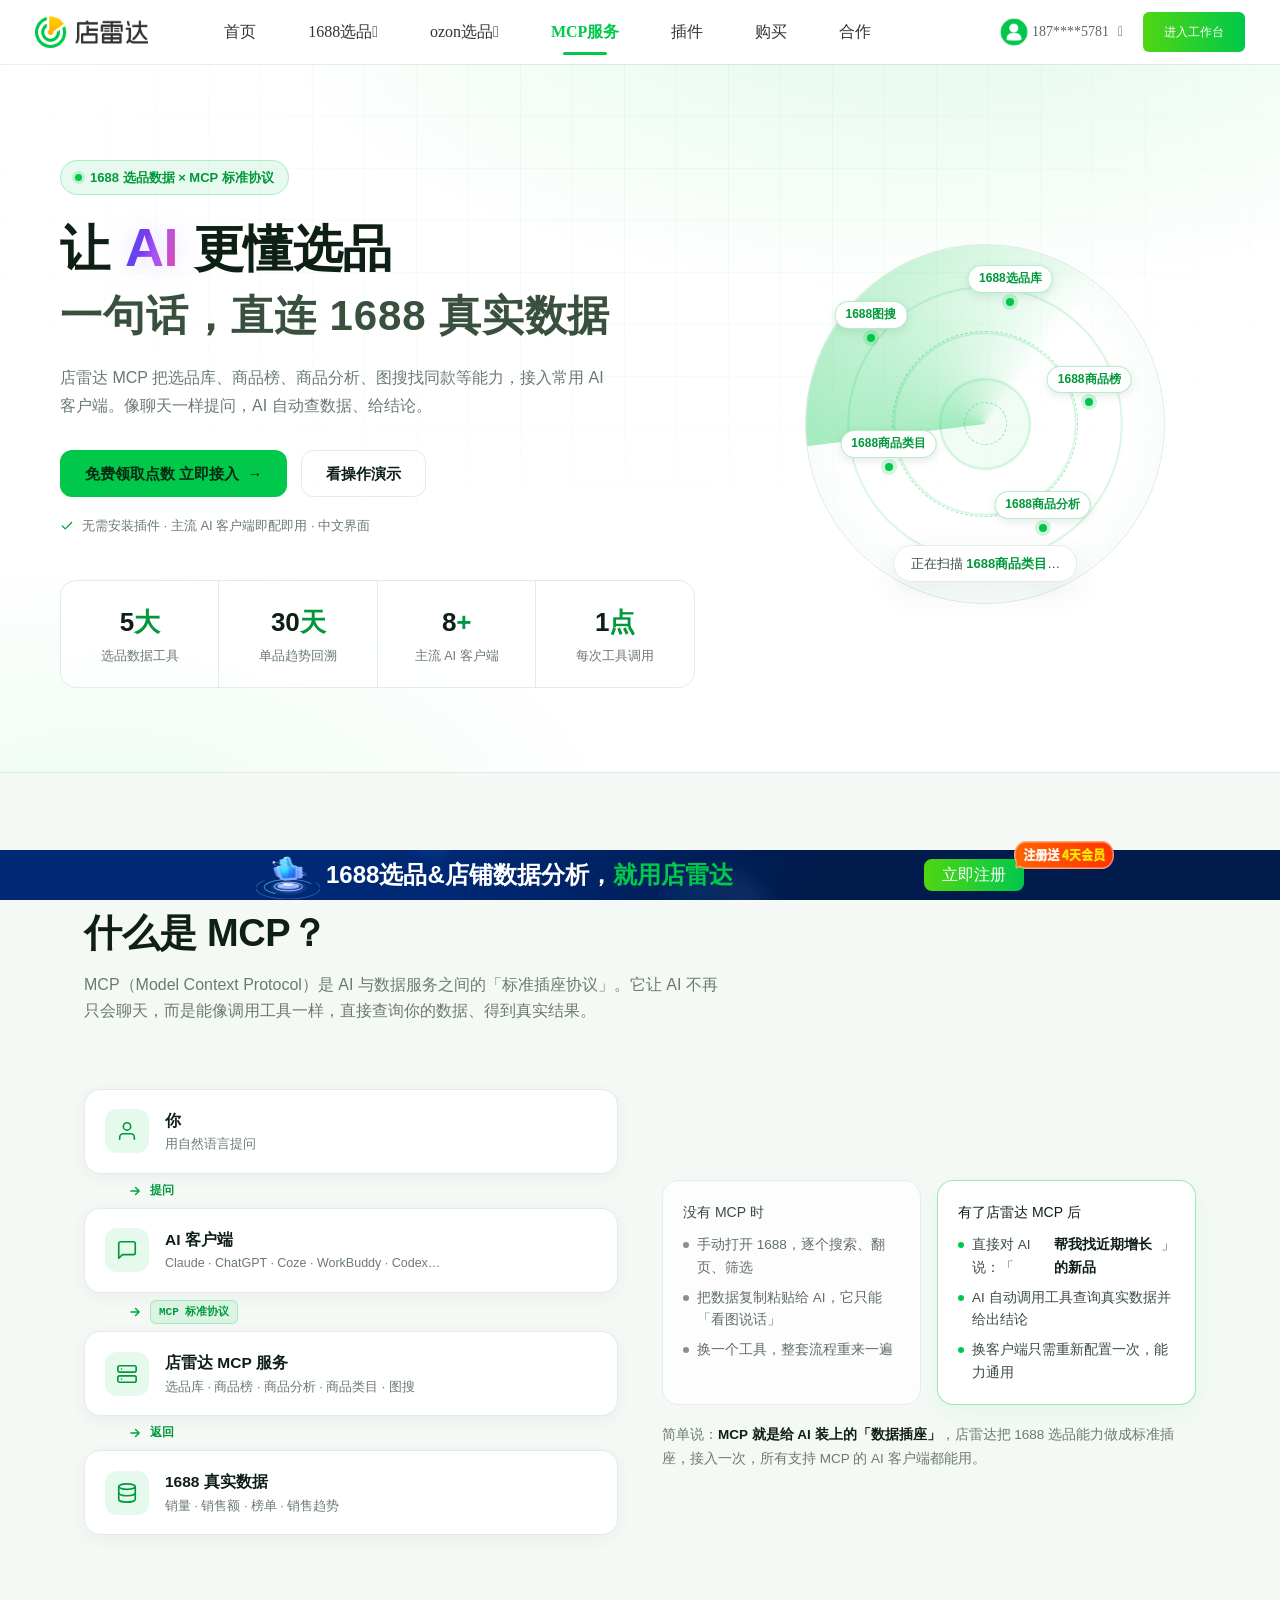
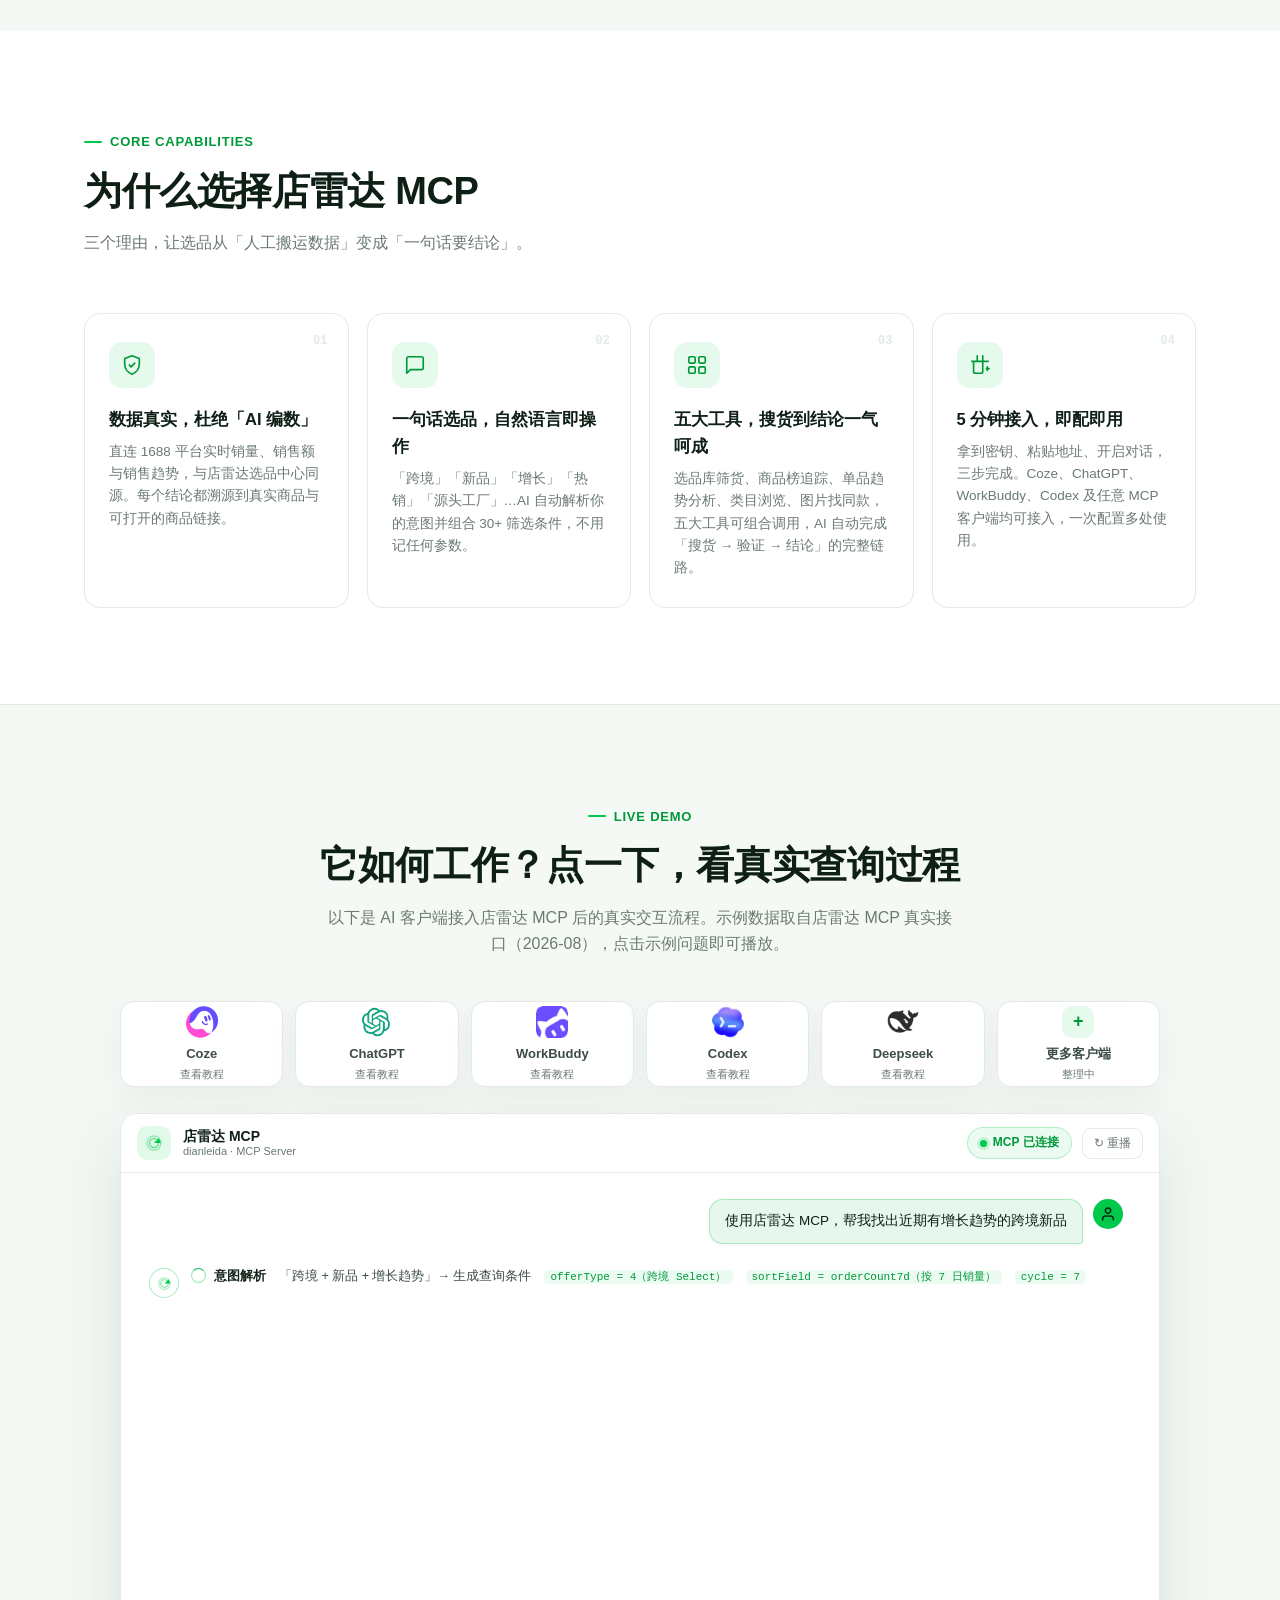
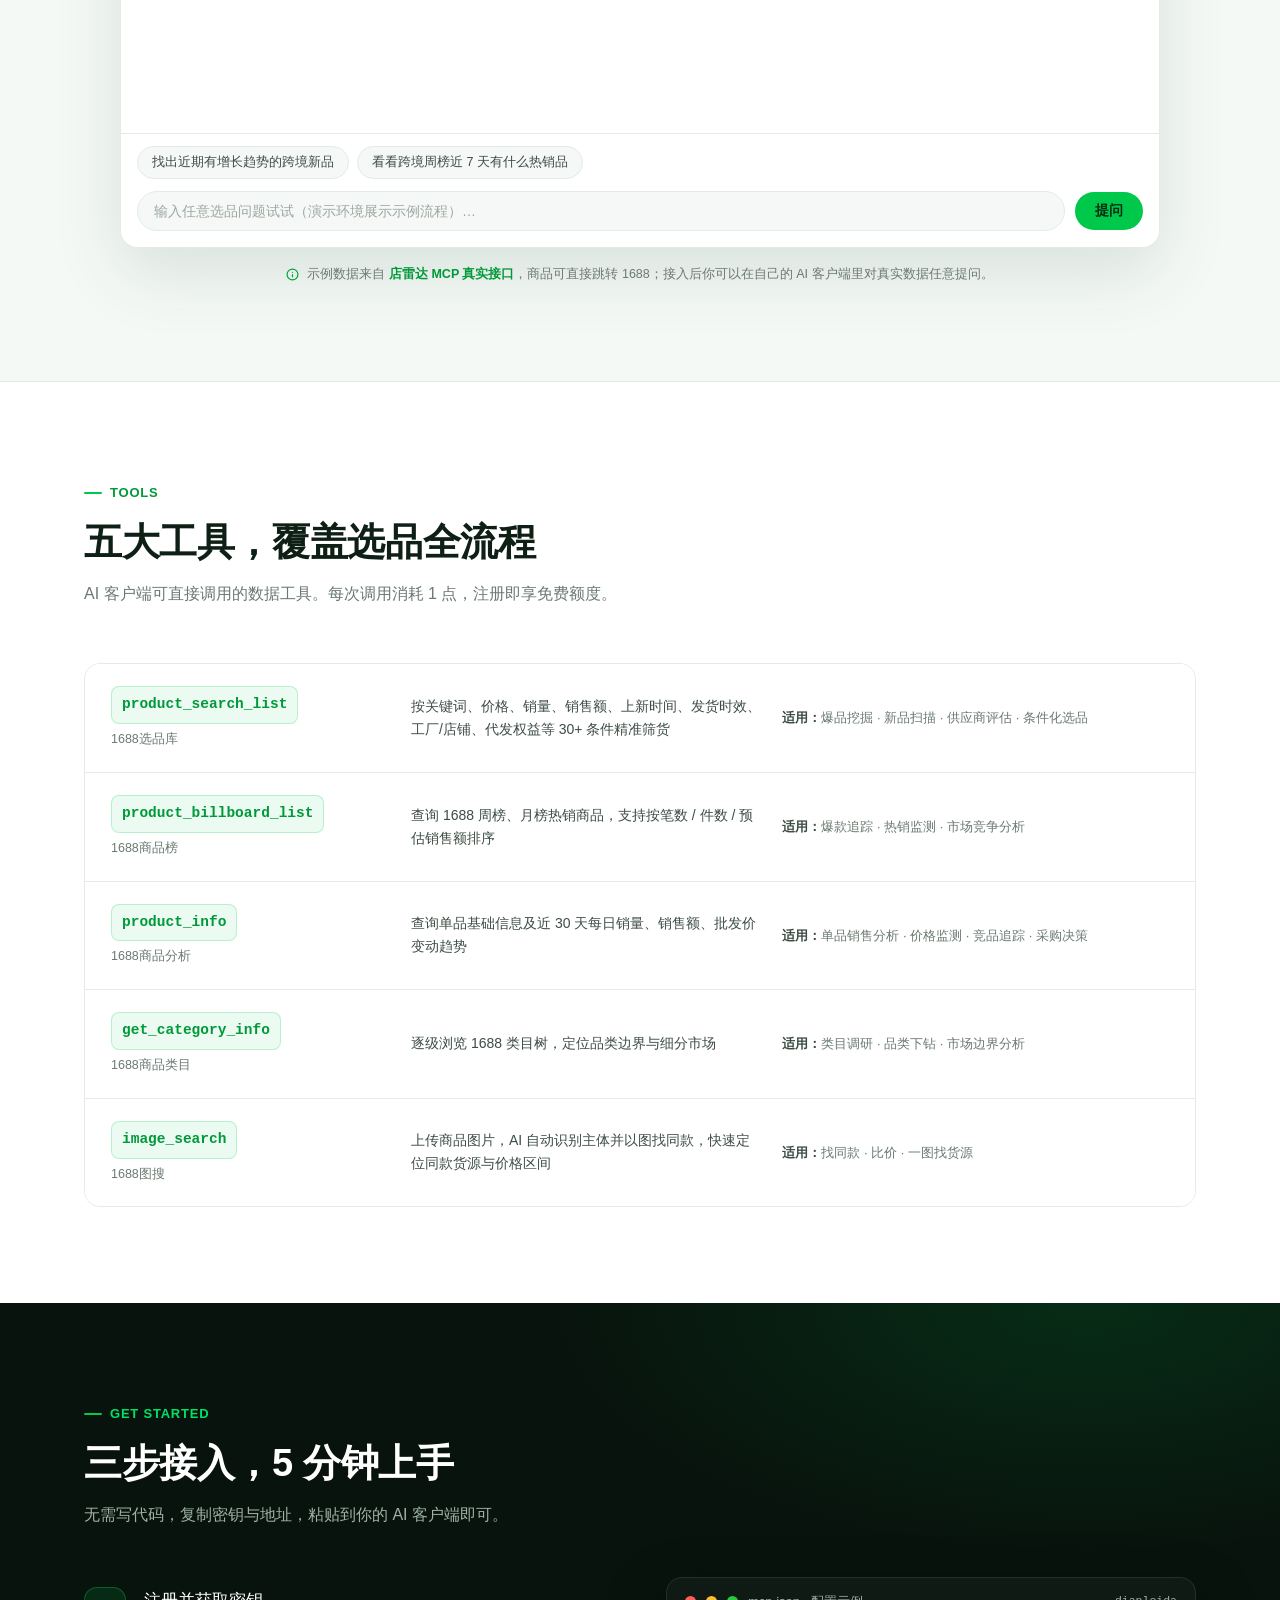
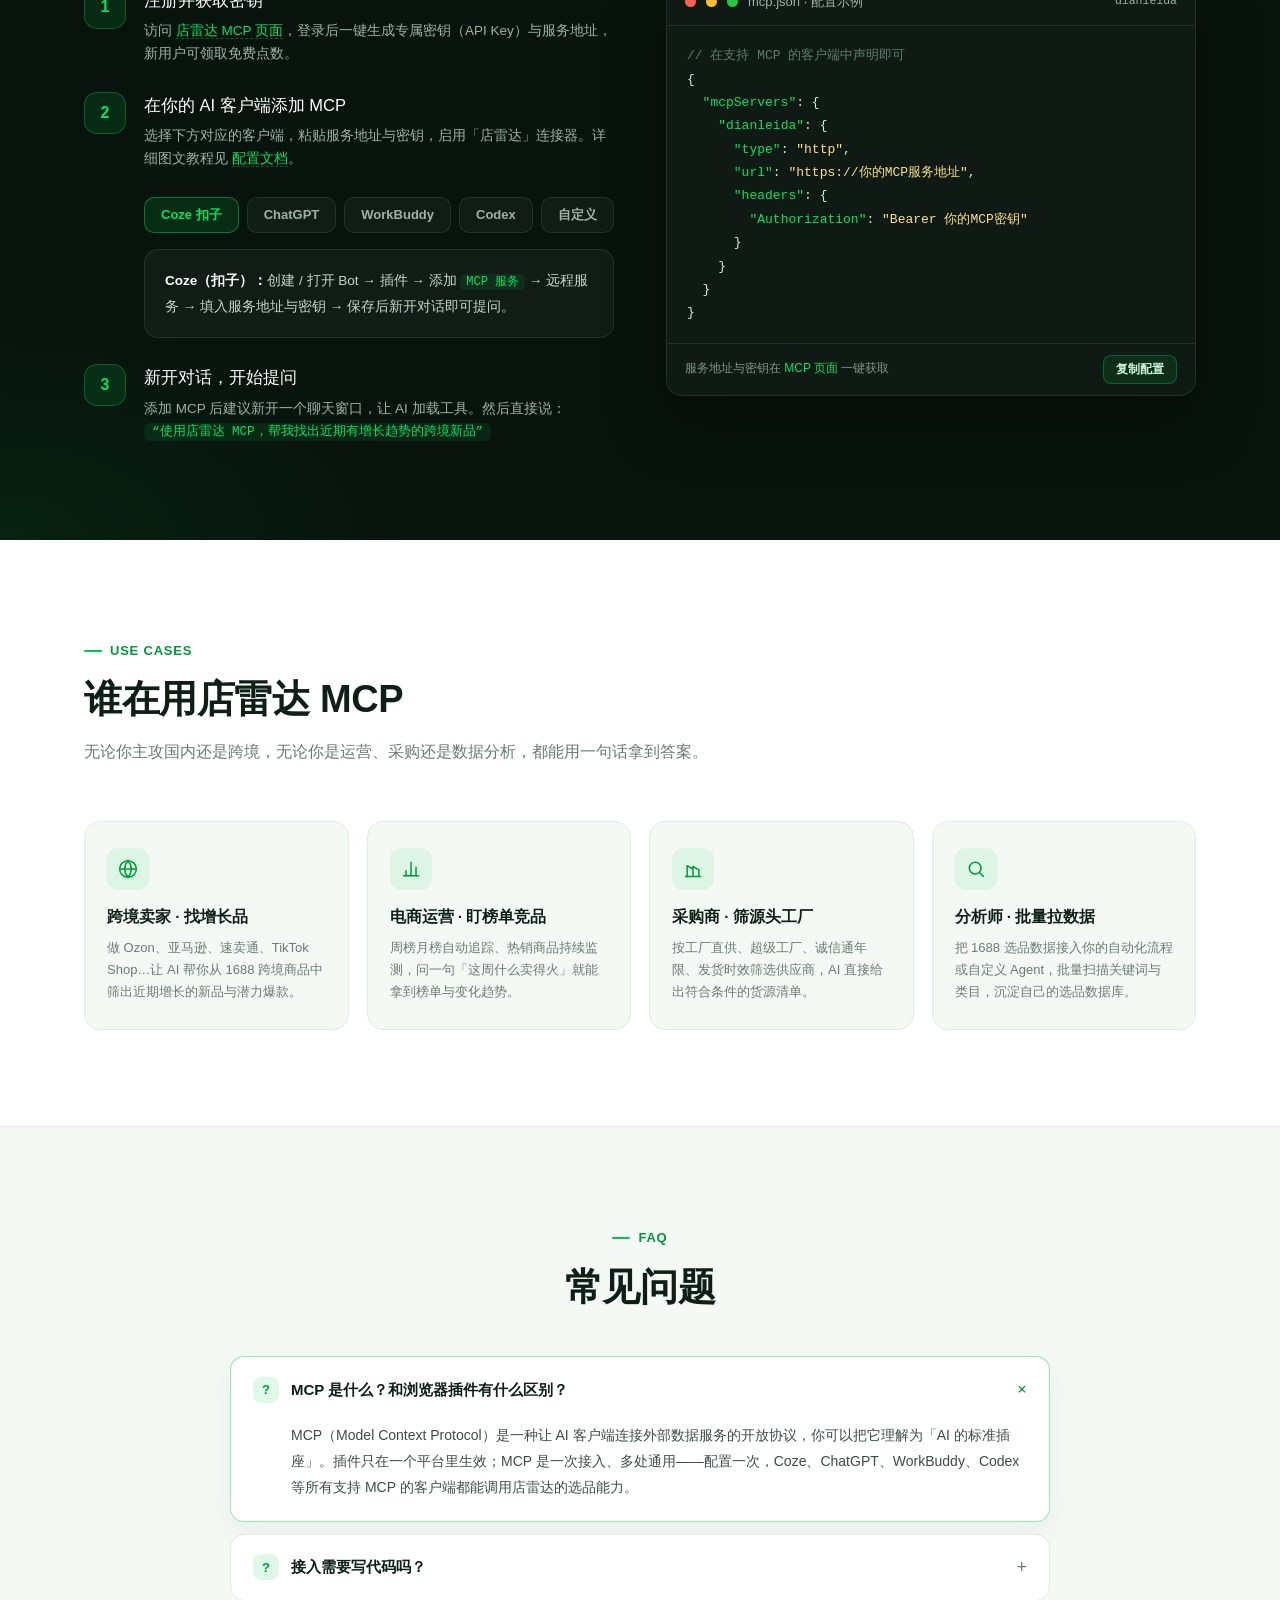
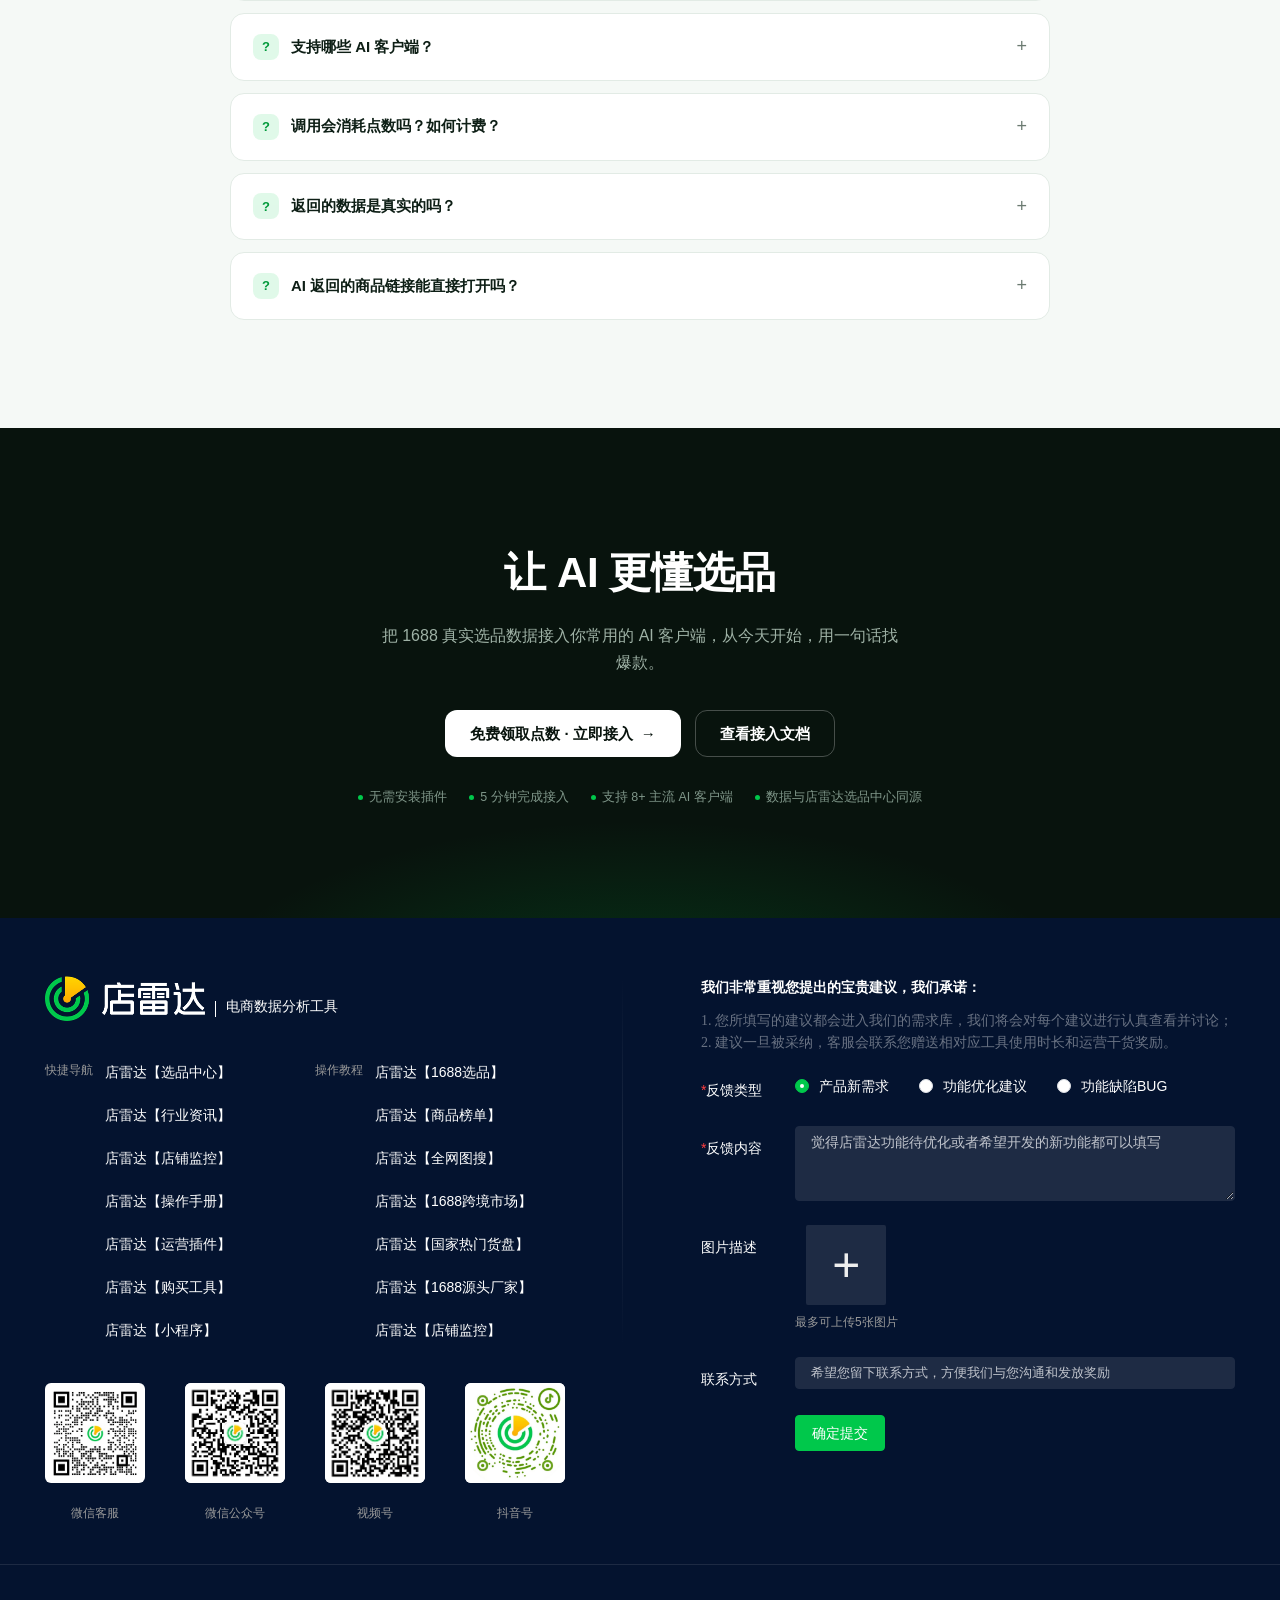
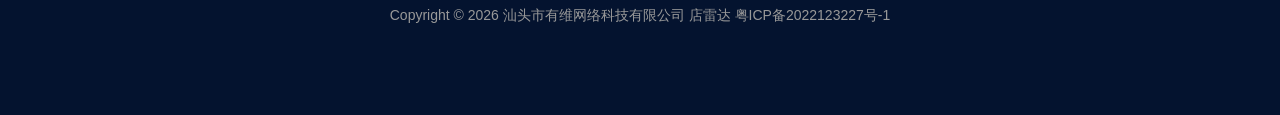
==== commit 2eb146c1: "更新: 2026-09-02 18:46:18" ====
--- a/index.html
+++ b/index.html
@@ -168,6 +168,13 @@
   /* ---------- 演示 ---------- */
   .demo{padding:96px 0;background:var(--bg-soft);border-top:1px solid var(--line);border-bottom:1px solid var(--line)}
   .demo-wrap{max-width:1040px;margin:0 auto}
+  .client-strip{max-width:1040px;margin:0 auto 26px;display:grid;grid-template-columns:repeat(6,1fr);gap:12px}
+  .client-card{height:86px;border:1px solid var(--line);border-radius:14px;background:#fff;display:flex;flex-direction:column;align-items:center;justify-content:center;gap:9px;box-shadow:0 10px 30px rgba(8,60,35,.05);transition:.22s}
+  .client-card:hover{transform:translateY(-2px);border-color:rgba(0,200,75,.38);box-shadow:0 16px 38px rgba(8,60,35,.09)}
+  .client-card img{width:32px;height:32px;object-fit:contain;display:block}
+  .client-card .more-ico{width:32px;height:32px;border-radius:10px;background:rgba(0,200,75,.1);color:var(--brand-deep);display:flex;align-items:center;justify-content:center;font-weight:800;font-size:18px}
+  .client-card span{font-size:13px;font-weight:600;color:var(--ink-2);line-height:1;white-space:nowrap}
+  .client-card small{display:block;font-size:10.5px;color:var(--muted);font-weight:500;margin-top:-3px;white-space:nowrap}
   /* ---------- 交互演示（AI 客户端风格） ---------- */
   .chat{border:1px solid var(--line);border-radius:18px;background:#fff;overflow:hidden;box-shadow:0 24px 70px rgba(8,60,35,.12)}
   .chat-head{display:flex;align-items:center;gap:12px;padding:12px 16px;background:#fff;border-bottom:1px solid var(--line)}
@@ -350,6 +357,7 @@
     .tool-row{grid-template-columns:1fr;gap:10px;padding:20px}
     .what-grid{grid-template-columns:1fr;gap:36px}
     .demo-wrap{max-width:92vw}
+    .client-strip{grid-template-columns:repeat(3,1fr);max-width:92vw}
     .pcards{grid-template-columns:repeat(2,1fr)}
   }
   @media (max-width:720px){
@@ -361,6 +369,8 @@
     .cmp{grid-template-columns:1fr}
     .sec-head{margin-bottom:40px}
     section{padding:72px 0}
+    .client-strip{grid-template-columns:repeat(2,1fr);gap:10px}
+    .client-card{height:78px}
     .chat-body{height:520px;padding:18px 16px 14px;gap:18px}
     .msg.user .bubble{max-width:100%}
     .msg.ai .ai-body{max-width:100%}
@@ -594,6 +604,38 @@
       <h2 class="sec-title">它如何工作？点一下，看真实查询过程</h2>
       <p class="sec-sub" style="margin-left:auto;margin-right:auto">以下是 AI 客户端接入店雷达 MCP 后的真实交互流程。示例数据取自店雷达 MCP 真实接口（2026-08），点击示例问题即可播放。</p>
     </div>
+    <div class="client-strip reveal" aria-label="支持的 AI 客户端">
+      <a class="client-card" href="https://www.dianleida.net/mcp/docs/" target="_blank" rel="noopener">
+        <img src="images/ai-coze.png" alt="Coze">
+        <span>Coze</span>
+        <small>查看教程</small>
+      </a>
+      <a class="client-card" href="https://www.dianleida.net/mcp/docs/" target="_blank" rel="noopener">
+        <img src="images/ai-chatgpt.png" alt="ChatGPT">
+        <span>ChatGPT</span>
+        <small>查看教程</small>
+      </a>
+      <a class="client-card" href="https://www.dianleida.net/mcp/docs/" target="_blank" rel="noopener">
+        <img src="images/ai-workbuddy.png" alt="WorkBuddy">
+        <span>WorkBuddy</span>
+        <small>查看教程</small>
+      </a>
+      <a class="client-card" href="https://www.dianleida.net/mcp/docs/" target="_blank" rel="noopener">
+        <img src="images/ai-codex.png" alt="Codex">
+        <span>Codex</span>
+        <small>查看教程</small>
+      </a>
+      <a class="client-card" href="https://www.dianleida.net/mcp/docs/" target="_blank" rel="noopener">
+        <img src="images/ai-deepseek.png" alt="Deepseek herness">
+        <span>Deepseek</span>
+        <small>查看教程</small>
+      </a>
+      <a class="client-card" href="https://www.dianleida.net/mcp/docs/" target="_blank" rel="noopener">
+        <div class="more-ico">+</div>
+        <span>更多客户端</span>
+        <small>整理中</small>
+      </a>
+    </div>
     <div class="demo-wrap reveal" id="demoWrap">
       <div class="chat">
         <div class="chat-head">
